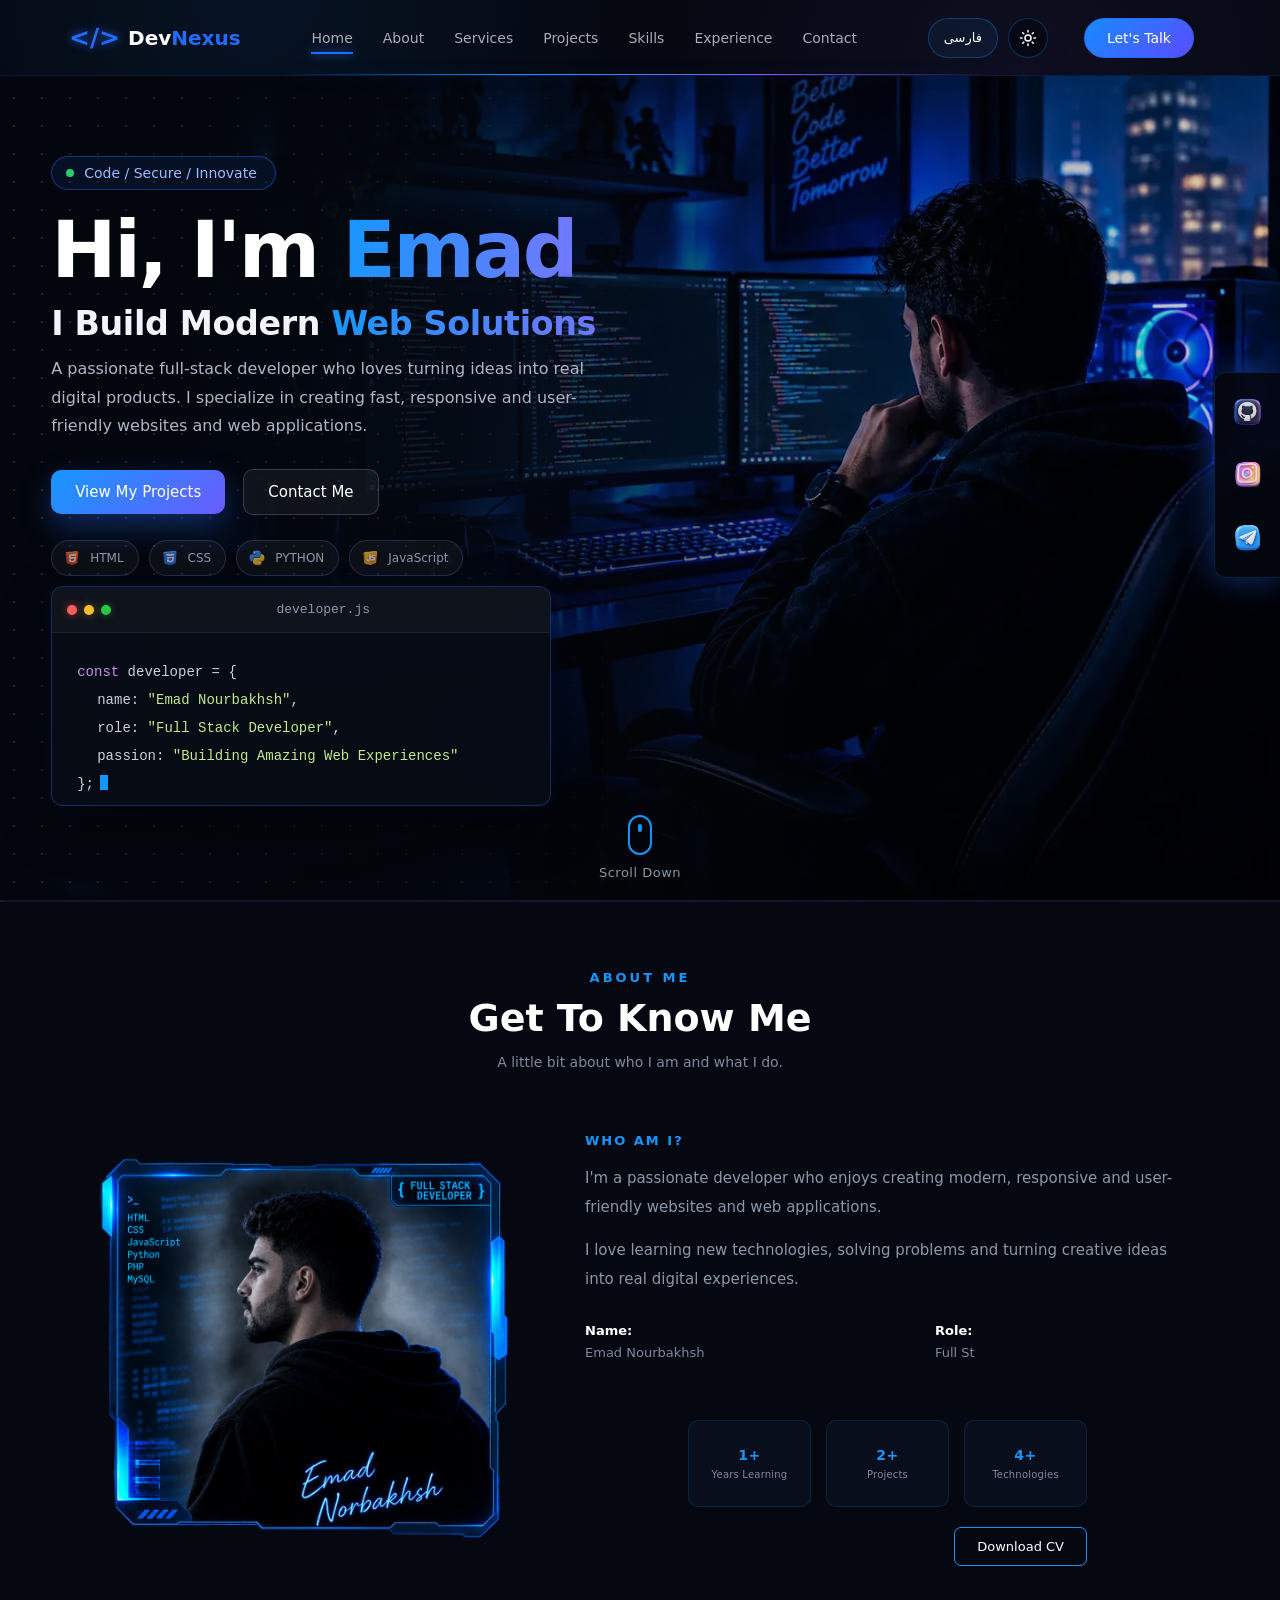
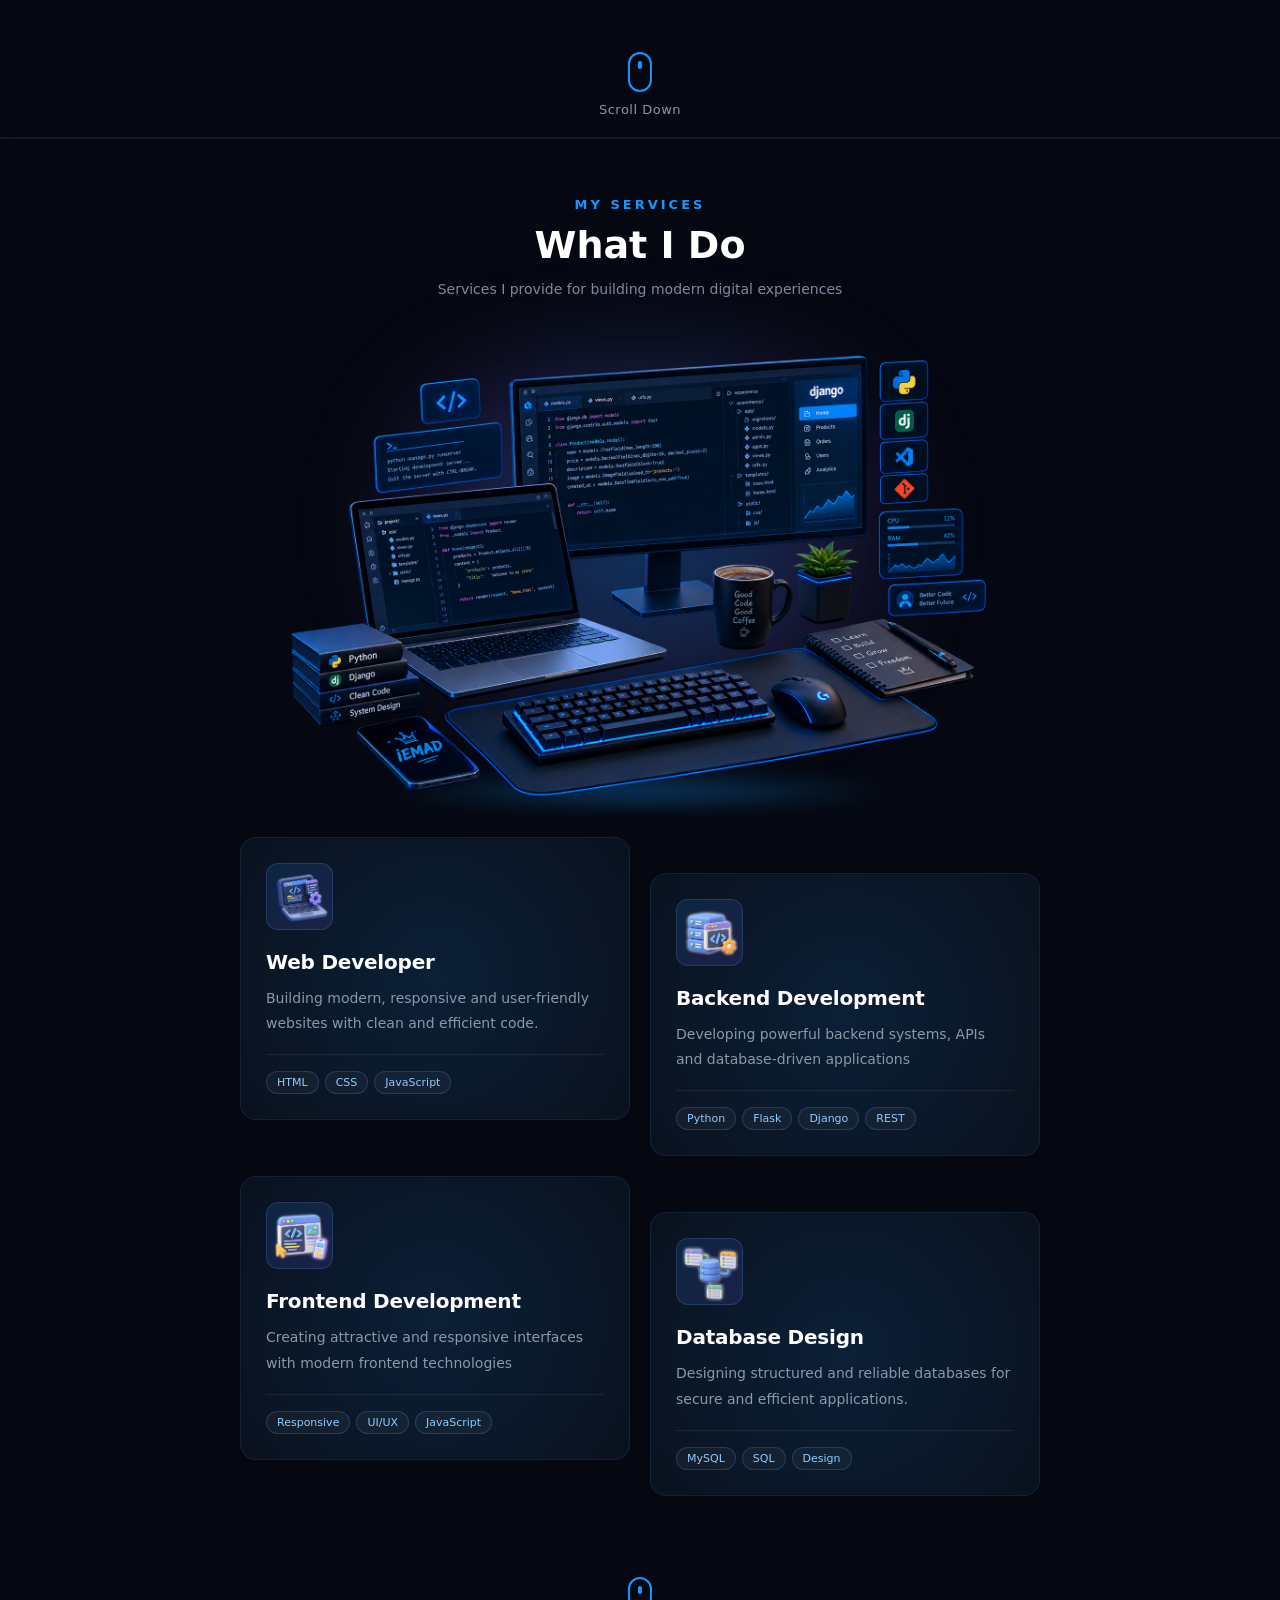
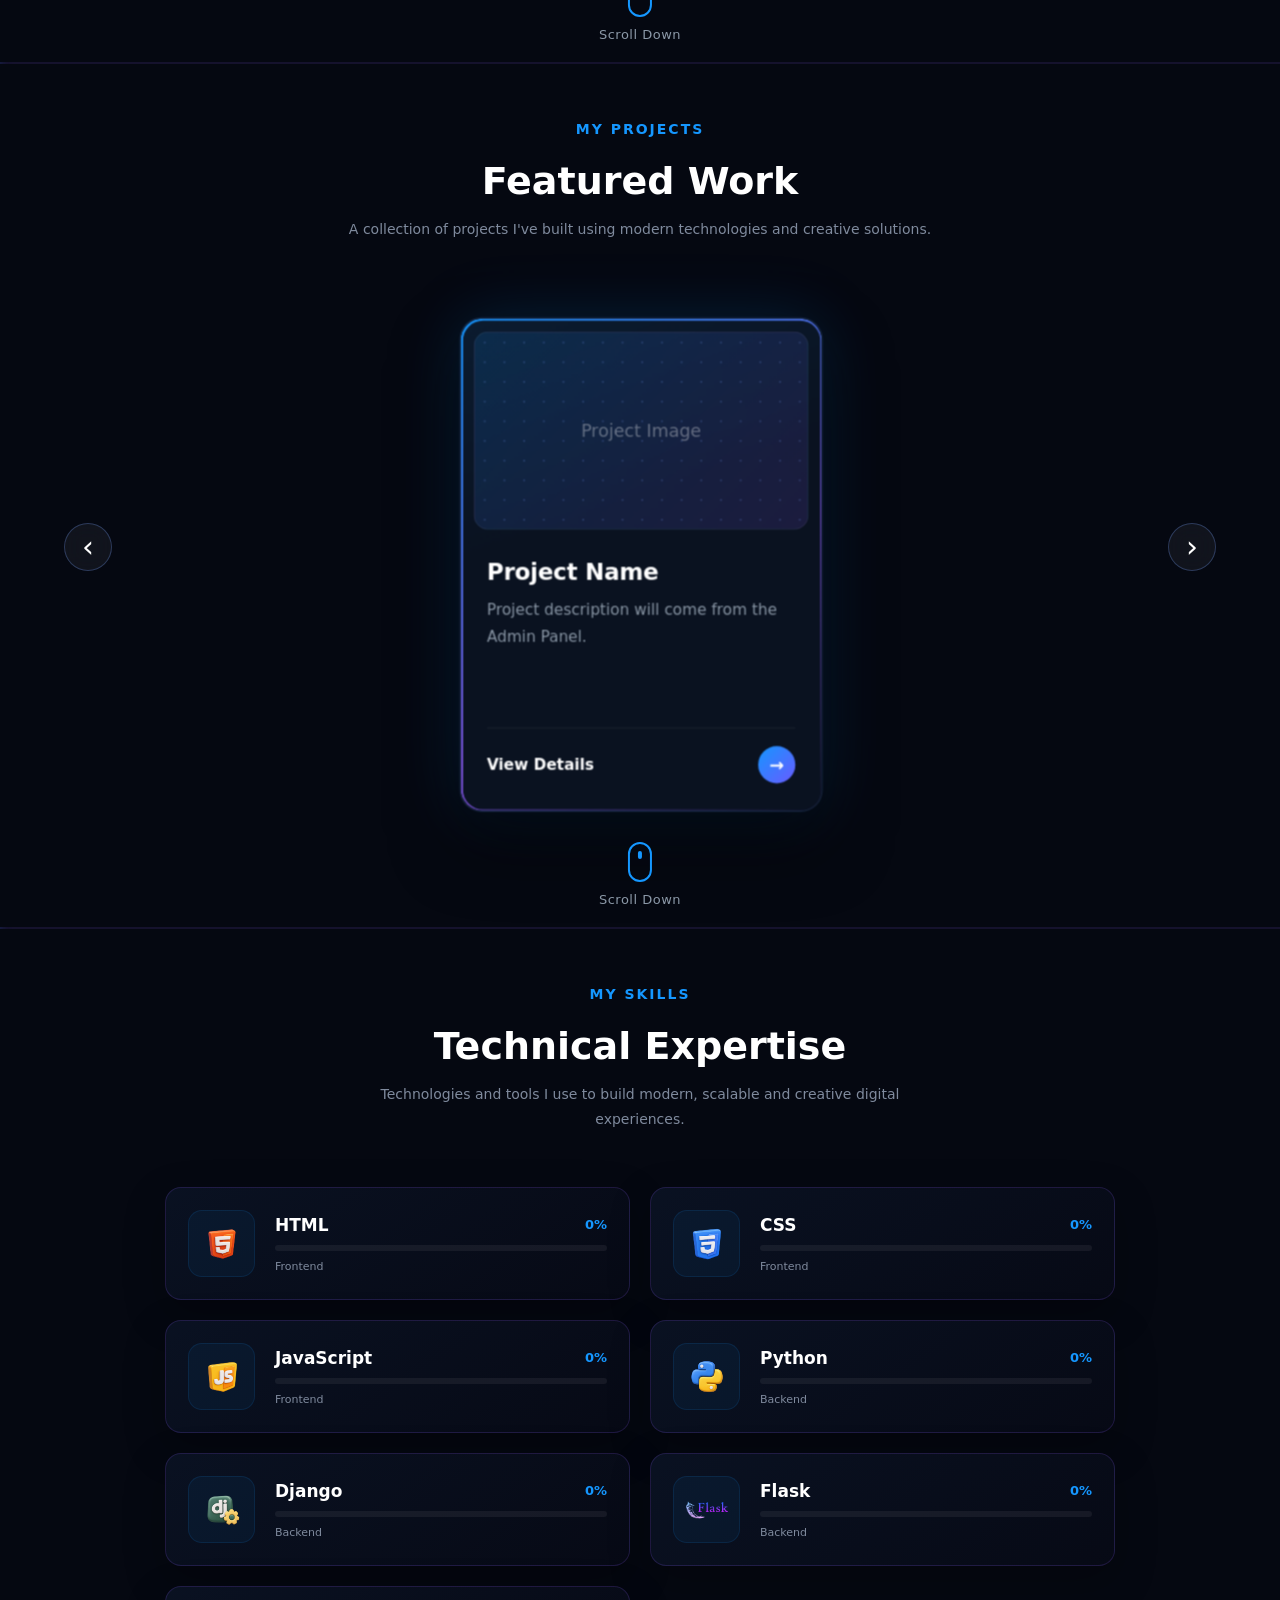
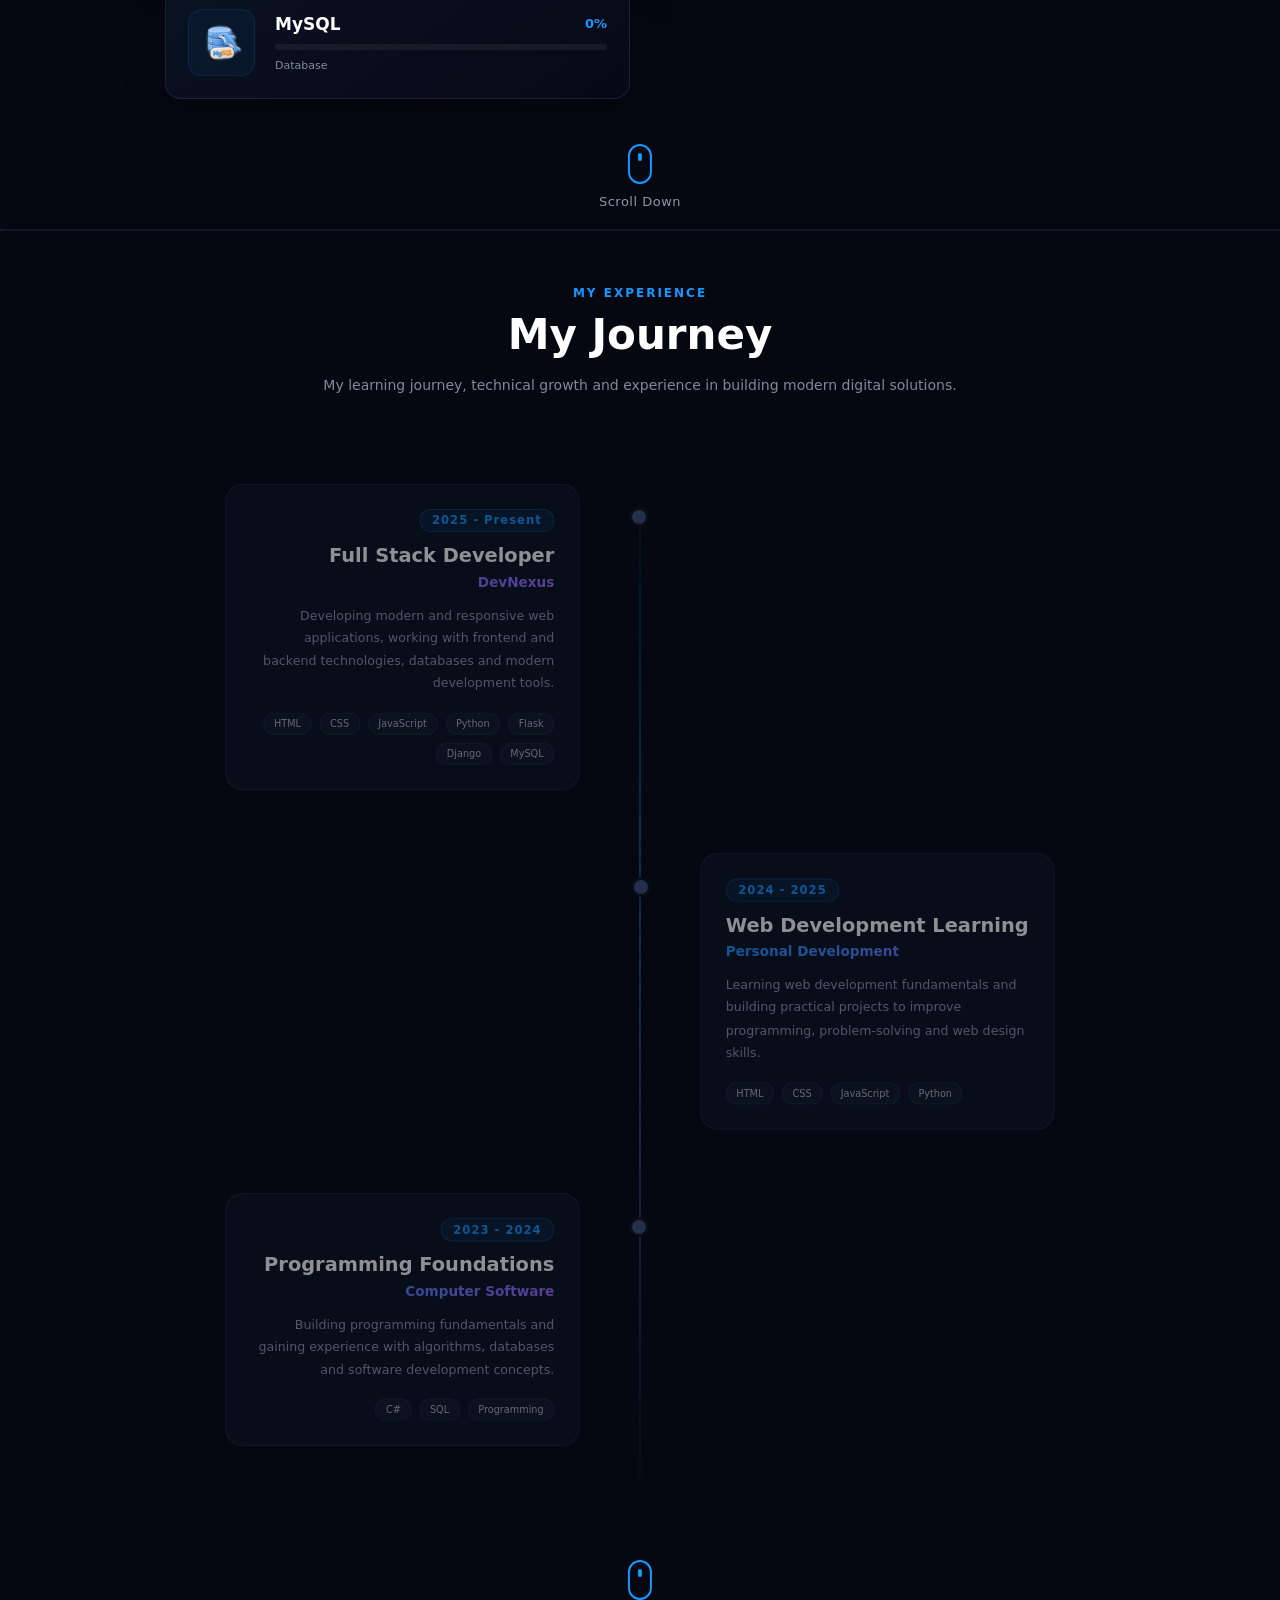
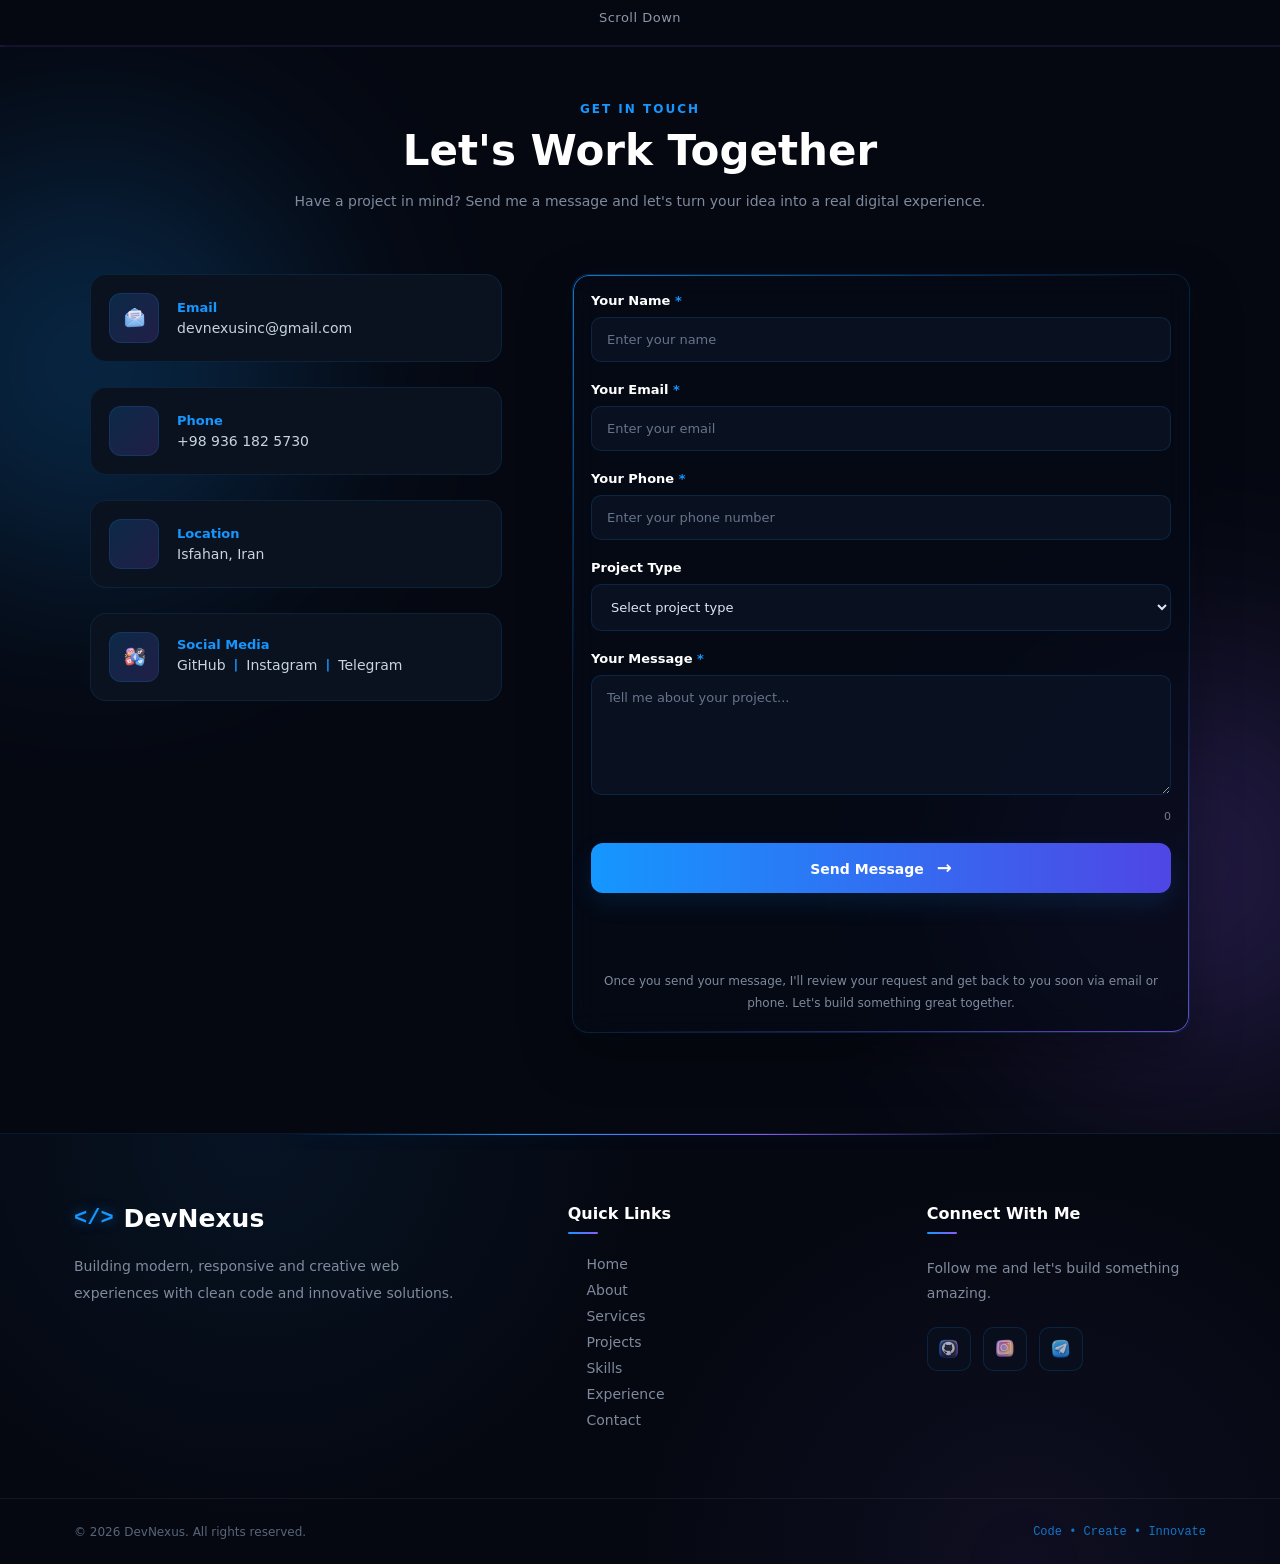
==== index.html @ 8beaca47 "Initial commit" ====
<!DOCTYPE html>

<html lang="en" dir="ltr" data-theme="dark">

    <head>
        <meta charset="UTF-8">

        <meta name="viewport" content="width=device-width, initial-scale=1.0">
        <meta name="description" content="DevNexus is the portfolio of Emad Nourbakhsh, a full stack developer building modern, responsive websites and web applications with Python, Flask and Django.">
        <meta name="theme-color" content="#050811">
        <link rel="icon" href="data:image/svg+xml,%3Csvg xmlns='http://www.w3.org/2000/svg' viewBox='0 0 64 64'%3E%3Crect width='64' height='64' rx='14' fill='%23050811'/%3E%3Ctext x='32' y='42' font-size='30' font-family='monospace' font-weight='700' fill='%231597ff' text-anchor='middle'%3E%26lt;/%26gt;%3C/text%3E%3C/svg%3E">
        
        <title>DevNexus | Full Stack Developer</title>

        <script>
            /* Apply saved theme/language before first paint (prevents a flash) */
            (function () {
                try {
                    var root = document.documentElement;
                    if (localStorage.getItem("devnexusTheme") === "light") {
                        root.setAttribute("data-theme", "light");
                    }
                    if (localStorage.getItem("devnexusLang") === "fa") {
                        root.setAttribute("lang", "fa");
                        root.setAttribute("dir", "rtl");
                    }
                } catch (error) {}
            })();
        </script>
        <link rel="stylesheet" href="css/style.css">
        <link rel="stylesheet" href="css/language.css">
        <link rel="stylesheet" href="css/responsive-fix.css">
        <link rel="stylesheet" href="css/light-theme.css">
        <link rel="stylesheet" href="css/rtl.css">
        <link rel="stylesheet" href="css/hero-modern.css">
        <link rel="stylesheet" href="css/projects-modern.css">
        <link rel="stylesheet" href="css/sections-modern.css">
        <link rel="stylesheet"
            href="https://cdnjs.cloudflare.com/ajax/libs/font-awesome/6.5.2/css/all.min.css">
        
    </head>
    
    <body>

        <div class="devnexus-loader" id="devnexus-loader">
            <div class="loader-content">
                <div class="loader-number" id="loader-number">
                    1
                </div>
                <div class="loader-progress">
                    <div class="loader-progress-bar" id="loader-progress-bar"></div>
                </div>
                <div class="loader-logo">
                    <span>Dev</span><strong>Nexus</strong>
                </div>
            </div>
        </div>

        <div class="loader-curtain" id="loader-curtain"></div>

        <header class="navbar">

                <!-- navbar -->
            

                <div class="container navbar-content">

                    <a href="#home" class="logo">

                        <span class="logo-icon">&lt;/&gt;</span>

                        <span class="logo-text">
                            <span class="dev">Dev</span><span class="nexus">Nexus</span>
                        </span>

                    </a> 

                        <nav class="nav-menu">

                            <a data-i18n="nav.home" href="#home" class="active">Home</a>

                            <a data-i18n="nav.about" href="#about">About</a>

                            <a data-i18n="nav.services" href="#services">Services</a>

                            <a data-i18n="nav.projects" href="#projects">Projects</a>

                            <a data-i18n="nav.skills" href="#skills">Skills</a>

                            <a data-i18n="nav.experience" href="#experience">Experience</a>

                            <a data-i18n="nav.contact" href="#contact">Contact</a>

                            <a data-i18n="nav.talk" href="https://t.me/iw_emad" class="mobile-talk">
                                Let's Talk
                            </a>

                        </nav>
                    
                        <div class="nav-actions">

                            <div class="nav-tools">

                                <!-- Language: English <-> Persian -->
                                <button
                                    class="nav-tool lang-toggle"
                                    id="lang-toggle"
                                    type="button"
                                    aria-label="Switch language to Persian"
                                    title="فارسی"
                                >
                                    <span class="lang-toggle-text">فارسی</span>
                                </button>

                                <!-- Theme: dark <-> light -->
                                <button
                                    class="nav-tool theme-toggle"
                                    id="theme-toggle"
                                    type="button"
                                    aria-label="Switch to light theme"
                                    title="Light theme"
                                >
                                    <svg class="icon-sun" viewBox="0 0 24 24" width="18" height="18" fill="none" stroke="currentColor" stroke-width="2" stroke-linecap="round" stroke-linejoin="round" aria-hidden="true">
                                        <circle cx="12" cy="12" r="4"></circle>
                                        <path d="M12 2v2M12 20v2M4.93 4.93l1.41 1.41M17.66 17.66l1.41 1.41M2 12h2M20 12h2M4.93 19.07l1.41-1.41M17.66 6.34l1.41-1.41"></path>
                                    </svg>
                                    <svg class="icon-moon" viewBox="0 0 24 24" width="18" height="18" fill="none" stroke="currentColor" stroke-width="2" stroke-linecap="round" stroke-linejoin="round" aria-hidden="true">
                                        <path d="M21 12.79A9 9 0 1 1 11.21 3 7 7 0 0 0 21 12.79z"></path>
                                    </svg>
                                </button>

                            </div>

                            <a data-i18n="nav.talk" href="https://t.me/iw_emad" class="nav-button">
                                Let's Talk
                            </a>

                        </div>

                        <button
                            class="mobile-menu-toggle"
                            type="button"
                            aria-label="Open navigation menu"
                            aria-expanded="false"
                        >
                            <span></span>
                            <span></span>
                            <span></span>
                        </button>

                </div>

        </header>
        

        <main>
            <section class="hero" id="home">
                <img 
                src="image/hero.webp"
                alt="Developer workspace"
                class="hero-bg"
                fetchpriority="high"
                decoding="async"
                >
                <div class="hero-overlay"></div>
                <div class="container hero-contact">

                    <div class="hero-text">

                        <span data-i18n="hero.badge" class="hero-badge">
                            Code / Secure / Innovate
                        </span>
                        <h1 data-i18n-html="hero.title">Hi, I'm <span class="emad"> Emad </span> </h1>
                        
                        <h2 data-i18n-html="hero.subtitle">I Build Modern <span class="web">Web Solutions </span> </h2>

                        <p data-i18n="hero.text">
                            A passionate full-stack developer who loves turning
                            ideas into real digital products. I specialize in
                            creating fast, responsive and user-friendly websites
                            and web applications.
                        </p>
                        <div class="hero-buttons">
                            <a data-i18n="hero.viewProjects" href="#projects" class="btn-primary">
                             View My Projects
                            </a>
                            <a data-i18n="hero.contactMe" href="#contact" class="btn-secondary">
                             Contact Me
                            </a>
                        </div>
                        <div class="tech-row">

                            <div class="tech-item">

                                    <img src="image/icons/html.png" alt="HTML">
                                    <span> HTML </span>

                            </div>
                            <div class="tech-item">

                                    <img src="image/icons/css.png" alt="CSS">
                                    <span> CSS </span>

                            </div>
                            <div class="tech-item">

                                    <img src="image/icons/python.png" alt="Python">
                                    <span> PYTHON </span>

                            </div>
                            <div class="tech-item">

                                    <img src="image/icons/javascript.png" alt="JavaScript">
                                    <span> JavaScript </span>

                            </div>
                            
                        </div>
                    </div>
                        <div class="code-editor">
                            <div class="editor-header">
                                <div class="window-buttons">
                                    <span></span>
                                    <span></span>
                                    <span></span>
                                </div>
                                <span class="file-name">
                                    developer.js
                                </span>
                            </div>
                            <div class="editor-code">
                                <div>
                                    <span class="code-keyword">const</span>
                                        developer = {
                                </div>
                                <div class="code-line">
                                    name: 
                                    <span class="code-string">"Emad Nourbakhsh"</span>,
                                </div>
                                <div class="code-line">
                                    role: 
                                    <span class="code-string">"Full Stack Developer"</span>,
                                </div>
                                <div class="code-line">
                                    passion: 
                                    <span class="code-string">
                                        "Building Amazing Web Experiences"
                                    </span>
                                </div>
                                <div>};</div>
                            </div>
                        </div>
                <div class="social-links">

                            <a href="https://github.com/Devnexus1" target="_blank" rel="noopener noreferrer">
                                <img src="image/social/github.png" alt="GitHub">
                            </a>

                            <a href="https://www.instagram.com/devnexus1/" target="_blank" rel="noopener noreferrer">
                                <img src="image/social/instagram.png" alt="Instagram">
                            </a>

                            <a href="https://t.me/iw_emad" target="_blank" rel="noopener noreferrer">
                                <img src="image/social/telegram.png" alt="Telegram">
                            </a>

                    </div>
                    </div>
                <div class="scroll-down">
                        <div class="mouse">
                                <span></span>
                        </div>
                            <p data-i18n="scroll.down">Scroll Down</p>
                    </div>
            </section>
            <div class="section-divider"></div>
            <section>
                <div class="about" id="about">
                    <div class="container">
                        <div class="section-title">
                            <span data-i18n="about.tag">ABOUT ME</span>
                            <h2 data-i18n="about.title">Get To Know Me</h2>
                            <p data-i18n="about.subtitle">
                                A little bit about who I am and what I do.
                            </p>
                        </div>

                        <div class="about-content">
                                <div class="about-image">
                                    <div class="image-box">
                                        <img loading="lazy" decoding="async" src="image/about.png" alt="Emad Nourbakhsh">
                                    </div>
                                </div>
                                <div class="about-text">
                                    <span data-i18n="about.who" class="about-label">WHO AM I?</span>
                                    
                                    <p data-i18n="about.p1">
                                        I'm a passionate developer who enjoys creating modern,
                                        responsive and user-friendly websites and web applications.
                                    </p>
                                    <p data-i18n="about.p2">
                                        I love learning new technologies, solving problems and
                                        turning creative ideas into real digital experiences.
                                    </p>
                                    <div class="about-info">
                                        <div>
                                            <strong data-i18n="about.name">Name:</strong>
                                            <span id="name-text"></span>
                                        </div>
                                        <div>
                                            <strong data-i18n="about.role">Role:</strong>
                                            <span id="role-text"></span>
                                        </div>
                                    </div>
                                    <div class="about-actions">
                                        <div class="about-stats">
                                            <div class="stats-card">
                                                <span data-i18n="about.stat1" class="stats-number">1+</span>
                                                <span data-i18n="about.stat1.label" class="stats-title">Years Learning</span>
                                            </div>
                                            <div class="stats-card">
                                                <span data-i18n="about.stat2" class="stats-number">2+</span>
                                                <span data-i18n="about.stat2.label" class="stats-title">Projects</span>
                                            </div>
                                            <div class="stats-card">
                                                <span data-i18n="about.stat3" class="stats-number">4+</span>
                                                <span data-i18n="about.stat3.label" class="stats-title">Technologies</span>
                                            </div>
                                        </div>

                                        <a data-i18n="about.cv" id="cv-button" href="/resume/download" class="about-button">
                                            Download CV
                                        </a>
                                    </div>
                                </div>

                            </div>

                    </div>
                </div>
            </section>
            <div class="section-divider"></div>
            <section class="services" id="services">
                <div class="container">

                    <div class="section-title">
                        <span data-i18n="services.tag">MY SERVICES</span>
                        <h2 data-i18n="services.title">What I Do</h2>
                        <p data-i18n="services.subtitle">Services I provide for building modern digital experiences</p>
                    </div>
                    <div class="services-showcase">
                        <img loading="lazy" decoding="async" src="image/services-3d.png"
                        alt="Developer Workspace"
                        class="services-3d-image">
                    </div>
                    <div class="services-grid">

                        <div class="services-card">
                            <div class="services-icon">
                                <img loading="lazy" decoding="async" src="image/icons/web.png" alt="Web development icon">
                            </div>
                            <h3 data-i18n="services.web.title">Web Developer</h3>

                            <p data-i18n="services.web.text">
                                Building modern, responsive and user-friendly websites
                                with clean and efficient code.
                            </p>
                            <div class="services-tags"><span>HTML</span><span>CSS</span><span>JavaScript</span></div>
                        </div>
                        <div class="services-card">
                            <div class="services-icon">
                                <img loading="lazy" decoding="async" src="image/icons/back.png" alt="Backend development icon">
                            </div>
                            <h3 data-i18n="services.back.title">Backend Development</h3>
                            <p data-i18n="services.back.text">
                                Developing powerful backend systems, APIs and
                                database-driven applications
                            </p>
                            <div class="services-tags"><span>Python</span><span>Flask</span><span>Django</span><span>REST</span></div>
                        </div>
                        <div class="services-card">
                            <div class="services-icon">
                                <img loading="lazy" decoding="async" src="image/icons/front.png" alt="Frontend development icon">
                            </div>
                            <h3 data-i18n="services.front.title">Frontend Development</h3>
                            <p data-i18n="services.front.text">
                                Creating attractive and responsive interfaces with
                                modern frontend technologies
                            </p>
                            <div class="services-tags"><span>Responsive</span><span>UI/UX</span><span>JavaScript</span></div>
                        </div>
                        <div class="services-card">
                            <div class="services-icon">
                                <img loading="lazy" decoding="async" src="image/icons/data.png" alt="Database design icon">
                            </div>
                            <h3 data-i18n="services.db.title">Database Design</h3>
                            <p data-i18n="services.db.text">
                                Designing structured and reliable databases for
                                secure and efficient applications.
                            </p>
                            <div class="services-tags"><span>MySQL</span><span>SQL</span><span>Design</span></div>
                        </div>
                    </div>
                </div>

            </section>
            <div class="section-divider"></div>
            <section class="projects" id="projects">
                <div class="container">
                    <div class="section-title">
                        <span data-i18n="projects.tag">MY PROJECTS</span>
                        <h2 data-i18n="projects.title">Featured Work</h2>
                        <p data-i18n="projects.subtitle">
                            A collection of projects I've built using modern
                            technologies and creative solutions.
                        </p>
                    </div>
                    <div class="projects-carousel">
                        <button class="project-arrow project-prev" type="button">
                            ‹
                        </button>
                        <div class="projects-track">
                            <!--
                                Project cards will be generated dynamically
                                from Admin Panel / Database.
                            -->
                            <div class="project-card">
                                <div class="project-image">
                                    <div data-i18n="projects.image" class="project-image-placeholder">
                                        Project Image
                                    </div>
                                </div>
                                <div class="project-content">
                                    <h3 data-i18n="projects.name">Project Name</h3>
                                    <p data-i18n="projects.desc">
                                        Project description will come from the Admin Panel.
                                    </p>
                                    <div class="project-technologies">
                                        <!-- Technologies will come from database -->
                                    </div>
                                    <a data-i18n-html="projects.details" href="project-detail.html" class="project-button">
                                        View Details
                                        <span>→</span>
                                    </a>
                                </div>
                            </div>
                        </div>
                        
                        <button class="project-arrow project-next" type="button">
                            ›
                        </button>
                    </div>
                </div>
            </section>
            <div class="section-divider"></div>
            <section class="skills" id="skills">

                <div class="container">

                    <div class="section-title">

                        <span data-i18n="skills.tag">MY SKILLS</span>

                        <h2 data-i18n="skills.title">Technical Expertise</h2>

                        <p data-i18n="skills.subtitle">
                            Technologies and tools I use to build modern,
                            scalable and creative digital experiences.
                        </p>

                    </div>


                    <div class="skills-grid">

                        <!-- Skill -->
                        <div class="skill-card">

                            <div class="skill-icon">
                                <img loading="lazy" decoding="async" src="image/icons/html.png" alt="HTML">
                            </div>

                            <div class="skill-info">

                                <div class="skill-top">
                                    <h3>HTML</h3>
                                    <span>0%</span>
                                </div>

                                <div class="skill-bar">
                                    <span data-level="90"></span>
                                </div>

                                <small data-i18n="skills.frontend">Frontend</small>

                            </div>

                        </div>


                        <!-- Skill -->
                        <div class="skill-card">

                            <div class="skill-icon">
                                <img loading="lazy" decoding="async" src="image/icons/css.png" alt="CSS">
                            </div>

                            <div class="skill-info">

                                <div class="skill-top">
                                    <h3>CSS</h3>
                                    <span>0%</span>
                                </div>

                                <div class="skill-bar">
                                    <span data-level="90"></span>
                                </div>

                                <small data-i18n="skills.frontend">Frontend</small>

                            </div>

                        </div>


                        <!-- Skill -->
                        <div class="skill-card">

                            <div class="skill-icon">
                                <img loading="lazy" decoding="async" src="image/icons/javascript.png" alt="JavaScript">
                            </div>

                            <div class="skill-info">

                                <div class="skill-top">
                                    <h3>JavaScript</h3>
                                    <span>0%</span>
                                </div>

                                <div class="skill-bar">
                                    <span data-level="40"></span>
                                </div>

                                <small data-i18n="skills.frontend">Frontend</small>

                            </div>

                        </div>


                        <!-- Skill -->
                        <div class="skill-card">

                            <div class="skill-icon">
                                <img loading="lazy" decoding="async" src="image/icons/python.png" alt="Python">
                            </div>

                            <div class="skill-info">

                                <div class="skill-top">
                                    <h3>Python</h3>
                                    <span>0%</span>
                                </div>

                                <div class="skill-bar">
                                    <span data-level="85"></span>
                                </div>

                                <small data-i18n="skills.backend">Backend</small>

                            </div>

                        </div>


                        <div class="skill-card">

                            <div class="skill-icon">
                                <img loading="lazy" decoding="async" src="image/icons/django.png" alt="django">
                            </div>

                            <div class="skill-info">

                                <div class="skill-top">
                                    <h3>Django</h3>
                                    <span>0%</span>
                                </div>

                                <div class="skill-bar">
                                    <span data-level="80"></span>
                                </div>

                                <small data-i18n="skills.backend">Backend</small>
                            </div>

                        </div>
                        <!-- Skill -->
                        <div class="skill-card">

                            <div class="skill-icon">
                                <img loading="lazy" decoding="async" src="image/icons/flask.png" alt="Flask">
                            </div>

                            <div class="skill-info">

                                <div class="skill-top">
                                    <h3>Flask</h3>
                                    <span>0%</span>
                                </div>

                                <div class="skill-bar">
                                    <span data-level="70"></span>
                                </div>

                                <small data-i18n="skills.backend">Backend</small>

                            </div>

                        </div>


                        <!-- Skill -->
                        <div class="skill-card">

                            <div class="skill-icon">
                                <img loading="lazy" decoding="async" src="image/icons/mysql.png" alt="MySQL">
                            </div>

                            <div class="skill-info">

                                <div class="skill-top">
                                    <h3>MySQL</h3>
                                    <span>0%</span>
                                </div>

                                <div class="skill-bar">
                                    <span data-level="70"></span>
                                </div>

                                <small data-i18n="skills.database">Database</small>

                            </div>
                            
                        </div>
                        

                    </div>

                </div>

            </section>
            <div class="section-divider"></div>
            <section class="experience" id="experience">
                <div class="container">
                    <div class="section-title">
                        <span data-i18n="experience.tag">MY EXPERIENCE</span>
                        <h2 data-i18n="experience.title">My Journey</h2>
                        <p data-i18n="experience.subtitle">
                            My learning journey, technical growth and experience
                            in building modern digital solutions.
                        </p>
                    </div>
                    <div class="experience-timeline">
                        <!-- Experience 1 -->
                        <div class="experience-item">
                            <div class="experience-dot"></div>
                            <div class="experience-card">
                                <span data-i18n="exp1.date" class="experience-date">
                                    2025 - Present
                                </span>
                                <h3 data-i18n="exp1.title">Full Stack Developer</h3>
                                <h4>DevNexus</h4>
                                <p data-i18n="exp1.text">
                                    Developing modern and responsive web applications,
                                    working with frontend and backend technologies,
                                    databases and modern development tools.
                                </p>
                                <div class="experience-tech">
                                    <span>HTML</span>
                                    <span>CSS</span>
                                    <span>JavaScript</span>
                                    <span>Python</span>
                                    <span>Flask</span>
                                    <span>Django</span>                                    
                                    <span>MySQL</span>
                                </div>
                            </div>
                        </div>
                        <!-- Experience 2 -->
                        <div class="experience-item">
                            <div class="experience-dot"></div>
                            <div class="experience-card">
                                <span data-i18n="exp2.date" class="experience-date">
                                    2024 - 2025
                                </span>
                                <h3 data-i18n="exp2.title">Web Development Learning</h3>
                                <h4 data-i18n="exp2.place">Personal Development</h4>
                                <p data-i18n="exp2.text">
                                    Learning web development fundamentals and building
                                    practical projects to improve programming,
                                    problem-solving and web design skills.
                                </p>
                                <div class="experience-tech">
                                    <span>HTML</span>
                                    <span>CSS</span>
                                    <span>JavaScript</span>
                                    <span>Python</span>
                                </div>
                            </div>
                        </div>
                        <!-- Experience 3 -->
                        <div class="experience-item">
                            <div class="experience-dot"></div>
                            <div class="experience-card">
                                <span data-i18n="exp3.date" class="experience-date">
                                    2023 - 2024
                                </span>
                                <h3 data-i18n="exp3.title">Programming Foundations</h3>
                                <h4 data-i18n="exp3.place">Computer Software</h4>
                                <p data-i18n="exp3.text">
                                    Building programming fundamentals and gaining
                                    experience with algorithms, databases and
                                    software development concepts.
                                </p>
                                <div class="experience-tech">
                                    <span>C#</span>
                                    <span>SQL</span>
                                    <span>Programming</span>
                                </div>
                            </div>
                        </div>
                    </div>
                </div>
            </section>
            <div class="section-divider"></div>
            <section class="contact" id="contact">

                <div class="container">

                    <div class="section-title">
                        <span data-i18n="contact.tag">GET IN TOUCH</span>
                        <h2 data-i18n="contact.title">Let's Work Together</h2>
                        <p data-i18n="contact.subtitle">
                            Have a project in mind? Send me a message and let's
                            turn your idea into a real digital experience.
                        </p>
                    </div>

                    <div class="contact-content">
                        <div class="contact-info">

                            <div class="contact-info-item">
                                <div class="contact-info-icon">
                                    <img loading="lazy" decoding="async" src="image/icons/email.png" alt="Email">
                                </div>

                                <div>
                                    <span data-i18n="contact.email">Email</span>
                                    <p>devnexusinc@gmail.com</p>
                                </div>
                            </div>


                            <div class="contact-info-item">
                                <div class="contact-info-icon">
                                    <img loading="lazy" decoding="async" src="image/icons/phone.png" alt="phone">
                                </div>

                                <div>
                                    <span data-i18n="contact.phone">Phone</span>
                                    <p>+98 936 182 5730</p>
                                </div>
                            </div>


                            <div class="contact-info-item">
                                <div class="contact-info-icon">
                                    <img loading="lazy" decoding="async" src="image/icons/location.png" alt="location">
                                </div>

                                <div>
                                    <span data-i18n="contact.location">Location</span>
                                    <p data-i18n="contact.locationValue">Isfahan, Iran</p>
                                </div>
                            </div>


                            <div class="contact-info-item">
                                <div class="contact-info-icon">
                                    <img loading="lazy" decoding="async" src="image/icons/social.png" alt="social">
                                </div>

                                <div>
                                    <span data-i18n="contact.social">Social Media</span>

                                    <p class="contact-socials">
                                        <a href="https://github.com/Devnexus1" target="_blank" rel="noopener noreferrer">GitHub</a>
                                        <span>|</span>
                                        <a href="https://www.instagram.com/devnexus1/" target="_blank" rel="noopener noreferrer">Instagram</a>
                                        <span>|</span>
                                        <a href="https://t.me/iw_emad" target="_blank" rel="noopener noreferrer">Telegram</a>
                                    </p>
                                </div>
                            </div>


                            <div class="contact-message">

                                <img loading="lazy" decoding="async" 
                                src="image/contact.png"
                                alt="Let's build something amazing">

                            </div>

                        </div>
                        <div class="contact-form-wrapper">

                            <form class="contact-form" id="contact-form" action="/api/contact" method="post">

                                <div class="form-group">
                                    <label data-i18n-html="form.name" for="contact-name">
                                        Your Name <span>*</span>
                                    </label>

                                    <input data-i18n-placeholder="form.name.ph"
                                        type="text"
                                        id="contact-name"
                                        name="name"
                                        autocomplete="name"
                                        placeholder="Enter your name"
                                        required
                                    >
                                </div>


                                <div class="form-group">
                                    <label data-i18n-html="form.email" for="contact-email">
                                        Your Email <span>*</span>
                                    </label>

                                    <input data-i18n-placeholder="form.email.ph"
                                        type="email"
                                        id="contact-email"
                                        name="email"
                                        autocomplete="email"
                                        placeholder="Enter your email"
                                        required
                                    >
                                </div>


                                <div class="form-group">
                                    <label data-i18n-html="form.phone" for="contact-phone">
                                        Your Phone <span>*</span>
                                    </label>

                                    <input data-i18n-placeholder="form.phone.ph"
                                        type="tel"
                                        id="contact-phone"
                                        name="phone"
                                        autocomplete="tel"
                                        placeholder="Enter your phone number"
                                        required
                                    >
                                </div>


                                <div class="form-group">
                                    <label data-i18n="form.type" for="project-type">
                                        Project Type
                                    </label>

                                    <select
                                        id="project-type"
                                        name="project_type"
                                    >
                                        <option data-i18n="form.type.select" value="" selected disabled>
                                            Select project type
                                        </option>

                                        <option data-i18n="form.type.website" value="website">
                                            Website Development
                                        </option>

                                        <option data-i18n="form.type.webapp" value="web-application">
                                            Web Application
                                        </option>

                                        <option data-i18n="form.type.frontend" value="frontend">
                                            Frontend Development
                                        </option>

                                        <option data-i18n="form.type.backend" value="backend">
                                            Backend Development
                                        </option>

                                        <option data-i18n="form.type.database" value="database">
                                            Database Design
                                        </option>

                                        <option data-i18n="form.type.other" value="other">
                                            Other
                                        </option>
                                    </select>
                                </div>


                                <div class="form-group">
                                    <label data-i18n-html="form.message" for="contact-message">
                                        Your Message <span>*</span>
                                    </label>

                                    <textarea data-i18n-placeholder="form.message.ph"
                                        id="contact-message"
                                        name="message"
                                        rows="5"
                                        placeholder="Tell me about your project..."
                                        required
                                    ></textarea>
                                </div>


                                <!-- Spam trap: real visitors never see or fill this field -->
                                <div class="hp-field" aria-hidden="true">
                                    <label for="contact-website">Website</label>
                                    <input type="text" id="contact-website" name="website" tabindex="-1" autocomplete="off">
                                </div>

                                <button data-i18n-html="form.send"
                                    type="submit"
                                    class="contact-submit"
                                >
                                    Send Message
                                    <span>→</span>
                                </button>

                                <p class="form-status" id="form-status" role="status" aria-live="polite"></p>

                            </form>


                            <p data-i18n="contact.note" class="contact-note">
                                Once you send your message, I'll review your request
                                and get back to you soon via email or phone.
                                Let's build something great together.
                            </p>

                        </div>

                    </div>

                </div>

            </section>
        </main>
        <footer class="devnexus-footer">

            <div class="container footer-container">

                <!-- Brand -->
                <div class="footer-brand">

                    <a href="#home" class="footer-logo">
                        <span>&lt;/&gt;</span>
                        <strong>DevNexus</strong>
                    </a>

                    <p data-i18n="footer.about">
                        Building modern, responsive and creative web experiences
                        with clean code and innovative solutions.
                    </p>

                </div>


                <!-- Quick Links -->
                <div class="footer-links">

                    <h3 data-i18n="footer.links">Quick Links</h3>

                    <a data-i18n="nav.home" href="#home">Home</a>
                    <a data-i18n="nav.about" href="#about">About</a>
                    <a data-i18n="nav.services" href="#services">Services</a>
                    <a data-i18n="nav.projects" href="#projects">Projects</a>
                    <a data-i18n="nav.skills" href="#skills">Skills</a>
                    <a data-i18n="nav.experience" href="#experience">Experience</a>
                    <a data-i18n="nav.contact" href="#contact">Contact</a>

                </div>


                <!-- Connect -->
                <div class="footer-social">

                    <h3 data-i18n="footer.connect">Connect With Me</h3>

                    <p data-i18n="footer.follow">
                        Follow me and let's build something amazing.
                    </p>

                    <div class="footer-social-links">

                        <a
                            href="https://github.com/Devnexus1"
                            target="_blank"
                            rel="noopener noreferrer"
                            aria-label="GitHub"
                        >
                            <img loading="lazy" decoding="async" src="image/social/github.png" alt="GitHub">
                        </a>

                        <a
                            href="https://www.instagram.com/devnexus1/"
                            target="_blank"
                            rel="noopener noreferrer"
                            aria-label="Instagram"
                        >
                            <img loading="lazy" decoding="async" src="image/social/instagram.png" alt="Instagram">
                        </a>

                        <a
                            href="https://t.me/iw_emad"
                            target="_blank"
                            rel="noopener noreferrer"
                            aria-label="Telegram"
                        >
                            <img loading="lazy" decoding="async" src="image/social/telegram.png" alt="Telegram">
                        </a>

                    </div>

                </div>

            </div>


            <!-- Bottom -->
            <div class="footer-bottom">

                <div class="container footer-bottom-content">

                    <p data-i18n="footer.rights">
                        © 2026 DevNexus. All rights reserved.
                    </p>

                    <span data-i18n="footer.tagline">
                        Code • Create • Innovate
                    </span>

                </div>

            </div>

        </footer>
      <script src="js/language.js"></script>
      <script src="js/script.js"></script>
      <script src="js/projects-loader.js"></script>
    </body>

</html>
---- css/style.css ----
/* navbar menu */
html{
    scroll-behavior: smooth;
}

.container{
    width: 100%;
    max-width: 1200px;
    margin: 0 auto;
    padding-left: 24px;
    padding-right: 24px;
    box-sizing: border-box;
}
.navbar {
    position: fixed;
    top: 0;
    left: 0;

    width: 100%;
    min-height: 75px;

    z-index: 1000;
    
    background:
        radial-gradient(
            circle at 20% 0%,
            rgba(21, 151, 255, 0.08),
            transparent 35%
        ),
        radial-gradient(
            circle at 80% 100%,
            rgba(139, 92, 246, 0.07),
            transparent 35%
        ),
        #050811;
    backdrop-filter: blur(15px);

    border-bottom: 1px solid rgba(36, 107, 255, 0.12);
}
.navbar::before{
    content: "";

    position: absolute;

    bottom: 0;
    left: 50%;

    width: 55%;
    height: 1px;

    transform: translateX(-50%);

    background: linear-gradient(
        90deg,
        transparent,
        #1597ff,
        #8b5cf6,
        transparent
    );

    box-shadow:
        0 0 15px rgba(21, 151, 255, 0.35),
        0 0 25px rgba(139, 92, 246, 0.2);
}
.navbar-content{
    min-height: 75px;

    display: flex;

    align-items: center;
    justify-content: space-between;

}
.logo{
    display: flex;
    align-items: center;
    gap: 8px;
    font-size: 20px;
    font-weight: 700;
}
.logo-icon{
    color: #246bff;
    padding: 0px 0px 0px 5px;
    font-size: 25px;
    text-shadow: 0 0 10px rgba(36, 107, 255, 0.8);
}
.logo-text{

}
.dev{
    color: #ffffff;
}
.nexus{
    color: #246bff;
}
.nav-menu{
    display: flex;

    align-items: center;

    gap: 30px;

}
.active{
    color: #ffffff;
}
.nav-menu a {
    position: relative;

    color: #a8adba;

    text-decoration: none;

    font-size: 14px;

    transition: 0.3s;

}

.nav-menu a:hover {

    color: #ffffff;
    
}

.nav-menu a.active::after {

    content: "";

    position: absolute;

    left: 0;
    bottom: -8px;

    width: 100%;
    height: 2px;

    background: #246bff;

    box-shadow: 0 0 10px #246bff;

}
.nav-button{
    padding: 11px 22px;

    margin: 11px 22px;
    
    border: 1px solid #246bff;

    border-radius: 30px;

    color: #ffffff;

    background: linear-gradient(
        135deg,
        #168cff,
        #5b4bff
    );

    font-size: 14px;

    font-weight: 500;

    transition: all 0.3s ease;
}
.nav-button:hover {
    background: #246bff;
    
    color: #ffffff;

    box-shadow: 0 0 25px rgba(36, 107, 255, 0.45);

    transform: translateY(-2px);
}
.hero{
    position: relative;
    min-height: 100svh;
   padding-top: 75px;
   padding-bottom: 25px;
    overflow: hidden;
    display: flex;
    align-items: center;
    box-sizing: border-box;
}
main > section {
    position: relative;
}
.hero-bg{
    position: absolute;
    inset: 0;

    width: 100%;
    height: 100%;

    object-fit: cover;

    object-position: center;

    z-index: 0;
}
body{
    margin: 0;
    background: #050811;
    font-family: system-ui, -apple-system, "Segoe UI", Roboto, "Helvetica Neue", Arial, sans-serif;
    -webkit-font-smoothing: antialiased;
}

button,
input,
select,
textarea{
    font-family: inherit;
}
.hero-overlay{
    position: absolute;
    inset: 0;
    background: 
    linear-gradient(
        90deg,
        rgba(3, 6, 12, 0.98) 0%,
        rgba(3, 6, 12, 0.88) 35%,
        rgba(3, 6, 12, 0.35) 65%,
        rgba(3, 6, 12, 0.15) 100%
    );
    z-index: 1;
}

.hero-contact{
    position: relative;
    z-index: 2;
    width: 100%;
    padding-top: 0px;
}
.hero-text{
    animation: heroTextReveal 2s ease-out both;
    max-width: 600px;
    margin-top: 12px;
}
@keyframes heroTextReveal{
    from{
        opacity: 0;
        transform: translateY(20px);
    }
    to {
        opacity: 1;
        transform: translateY(0);
    }
}
.scroll-down{
    position: absolute;
    bottom: 20px;
    left: 50%;
    transform: translateX(-50%);
    display: flex;
    flex-direction: column;
    align-items: center;
    color: #8b98a7;
    font-size: 13px;
    letter-spacing: 0.5px;
    z-index: 20;
}
.scroll-down p {
    margin: 10px 0 0;
}
.mouse{
    width: 24px;
    height: 40px;
    border: 2px solid #1597ff;
    border-radius: 14px;
    display: flex;
    justify-content: center;
    box-sizing: border-box;
}
.mouse span{
    width: 4px;
    height: 8px;
    margin-top: 7px;
    background: #1597ff;
    border-radius: 4px;
    animation: scrollWheel 1.5s ease-in-out infinite;
}
@keyframes scrollWheel {

    0%{
        transform: translateY(0);
        opacity: 1;
    }
    50% {
        transform: translateY(10px);
        opacity: 0.4;
    }
    100% {
        transform: translateY(0);
        opacity: 1;
    }
}
.hero-badge{
    display: inline-block;

    padding: 8px 16px;
    margin-bottom: 20px;
    border: 1px solid rgba(36, 107, 255, 0.5);
    border-radius: 30px;
    background: rgba(36, 107, 255, 0.08);
    color: #9dbbff;
    font-size: 14px;
}
.hero-text h1{
    padding: 0px 0px 0px 7px;
    margin: 0;
    color: #ffffff;
    font-size: 72px;
    line-height: 1.1;
    font-weight: 700;
}
.emad{
    color: #246bff;
    text-shadow: 0 0 25px rgba(36, 107, 255, 0.35);
}
.hero-text h2{
    margin: 10px 20px;
    color: #f1f4fa;
    font-size: 32px;
    line-height: 1.3;
    font-weight: 600;
}
.web{
    color: #246bff;
    text-shadow: 0 0 25px rgba(36, 107, 255, 0.35);
}
.hero-text p{
    max-width: 560px;
    padding: 0px 0px 0px 7px;
    margin: 0 0 28px;
    color: #aeb7c7;
    font-size: 16px;
    line-height: 1.8;
}
.hero-buttons{
    display: flex;
    flex-direction: row;
    align-items: center;
    gap: 18px;
    margin-bottom: 35px;
}
.hero-buttons a{
    display: inline-flex;
    margin: 0px 0px 0px 10px;
    flex-shrink: 0;
    align-items: center;
    justify-content: center;
    padding: 13px 24px;
    border-radius: 10px;
    font-size: 15px;
    font-weight: 500;
    text-decoration: none;
    box-sizing: border-box;
    transition: all 0.3s ease;
    cursor: pointer;
}
.btn-secondary{
    background: rgba(5, 7, 13, 0.35);
    border: 1px solid #246bff;
    color: #ffffff;
    animation: buttonGlow 2.5s ease-in-out infinite;
}
@keyframes buttonGlow {
    0%, 100%{
        box-shadow: 0 8px 25px rgba(36, 107, 255, 0.25);
    }
    50% { box-shadow: 0 8px 35px rgba(36, 107, 255, 0.45);

    }
}
.hero-buttons .btn-primary {
    display: inline-flex;

    width: auto;

    min-width: 150px;

    flex: 0 0 auto;

    align-items: center;
    justify-content: center;

    padding: 13px 24px;

    border-radius: 10px;

    background: linear-gradient(
        135deg,
        #168cff,
        #5b4bff
    );

    color: #ffffff;

    border: 1px solid #5b4bff;

    text-decoration: none;

    box-sizing: border-box;

    box-shadow: 0 8px 25px rgba(36, 107, 255, 0.3);

    transition: all 0.3s ease;
    animation: button2Glow 2.5s ease-in-out infinite;
}
@keyframes button2Glow {
    0%, 100%{
        box-shadow: 0 8px 25px rgba(36, 107, 255, 0.25);
    }
    50% { box-shadow: 0 8px 35px rgba(36, 107, 255, 0.45);

    }
}
.btn-primary:hover,
.btn-secondary:hover{
    transform: translateY(-3px);
}
.btn-primary:hover{
    box-shadow: 0 12px 30px rgba(36, 107, 255, 0.4);
}
.tech-row{
    display: flex;
    align-items: flex-start;
    gap: 28px;
    margin-top: -10px;
    margin-left: 132px;
}
.tech-item{
    display: flex;
    flex-direction: column;
    align-items: center;
    gap: 8px;

    color: #8f98aa;
    font-size: 12px;

    transition: all 0.3s ease;
}
.tech-item img{
    width: 30px;
    height: 30px;
    object-fit: contain;
    opacity: 0.65;

    transition: all 0.3s ease;
}
.tech-item:hover{
    color: #ffffff;
    transform: translateY(-3px);
}
.tech-item:hover img{
    opacity: 1;
    transform: scale(1.1);
}
.code-editor{
    width: 500px;
    height: 220px;
    margin-top: 10px;
    margin-left: 7px;

    background: rgba(8, 12, 22, 0.92);
    border: 1px solid rgba(36, 107, 255, 0.25);
    border-radius: 12px;

    overflow: hidden;
    box-shadow: 0 20px 50px rgba(0, 0, 0, 0.45),
    0 0 30px rgba(36, 107, 255, 0.08);
}
.editor-header{
    height: 45px;

    display: flex;
    align-items: center;
    padding: 0 15px;
    background: rgba(255, 255, 255, 0.03);
    border-bottom: 1px solid rgba(255, 255, 255, 0.06);
}
.window-buttons{
    display: flex;
    align-items: center;
    gap: 7px;
}
.window-buttons span{
    width: 10px;
    height: 10px;
    border-radius: 50%;
    display: block;
}
.window-buttons span:nth-child(1){
    background: #ff5f57;
    box-shadow: 0 0 8px rgba(255, 95, 87, 0.5);
}
.window-buttons span:nth-child(2){
    background: #ffbd2e;
    box-shadow: 0 0 8px rgba(255, 189, 46, 0.4);
}
.window-buttons span:nth-child(3){
    background: #28c840;
    box-shadow: 0 0 8px rgba(40, 200, 64, 0.4);
}
.file-name{
    margin-left: auto;
    margin-right: auto;
    color: #8f98aa;
    font-size: 13px;
    font-family: monospace;
}
.editor-code{
    padding: 25px;
    color: #c9d1d9;
    font-family: "Courier New", monospace;
    font-size: 14px;
    line-height: 2;

    min-height: 180px;
    animation: codeReveal 2s ease-out both;
}
@keyframes codeReveal {
    from {
        opacity: 0;
        transform: translateY(10px);
    }
    to {
        opacity: 1;
        transform: translateY(0);
    }
}
.code-keyword{
    color: #c792ea;
}
.code-line{
    padding-left: 20px;
}
.code-string{
color: #c3e88d;
}
.about{
    min-height: calc(100vh - 65px);
    margin-top: 0;
    padding: 65px 0 35px;
    background: #050811;
    scroll-margin-top: 65px;
    box-sizing: border-box;
}

.section-title{
    text-align: center;
    margin-bottom: 60px;
}
.about .section-title span{
    color: #1597ff;
    font-size: 13px;
    font-weight: 600;
    letter-spacing: 3px;
}
.about .section-title h2{
    margin: 10px 0;
    font-size: 38px;
    color: #ffffff;
}
.about .section-title p{
    color: #7f8a9d;
    font-size: 14px;
}
.about-content{
    display: flex;
    align-items: center;
    justify-content: space-between;
    gap: 70px;
    max-width: 1100px;
    margin: 0 auto;
}
.about-image{
       width: 45%;
    display: flex;
    justify-content: center; 
}
.image-box img{
    width: 100%;
    height: 100%;
    object-fit: cover;
    display: block;
}
.about-text{
    width: 55%;
}
.about-label{
    color: #1597ff;
    font-size: 13px;
    font-weight: 600;
    letter-spacing: 2px;
}
.about-text p {
    color: #8b98a7;
    font-size: 15px;
    line-height: 1.9;
    margin-bottom: 15px;
}
.about-info{
    display: flex;
    gap: 70px;
    margin: 30px 0;
    justify-content: flex-start;
}
.about-info div{
    display: flex;
    flex-direction: column;
    gap: 7px;
    min-width: 280px;
}
.about-info strong{
    color: #ffffff;
    font-size: 13px;

}
.about-info span{
    color: #7f8a9d;
    font-size: 13px;
    display: block;
    min-height: 20px;
}
.about-button{
    display: inline-flex;
    align-items: center;
    justify-content: center;
    padding: 11px 22px;
    border: 1px solid #1597ff;
    border-radius: 7px;
    color: #ffffff;
    text-decoration: none;
    font-size: 13px;
    transition: 0.3s ease;
}
.about-button:hover{
    background: #1597ff;
    color: #ffffff;
    box-shadow: 0 0 20px rgba(21, 151, 255, 0.35);
}
.about-stats{
    display: flex;
    justify-content: center;
    align-items: center;
    gap: 15px;
    margin: 25px 0;
    width: 100%;
}
.stats-card{
    width: 105px;
    height: 65px;
    padding: 10px 8px;
    text-align: center;
    display: flex;
    flex-direction: column;
    justify-content: center;
    background: rgba(10, 18, 32, 0.7);
    border: 1px solid rgba(21, 151, 255, 0.16);
    border-radius: 10px;
    transition: all 0.3s ease;
}
.about-stats:hover{
    transform: translateY(-4px);
    border-color: rgba(21, 151, 255, 0.5);
    box-shadow: 0 8px 20px rgba(0, 0, 0, 0.25),
    rgba(21, 151, 255, 0.12);
}
.stats-number{
    display: block;
    color: #1597ff;
    font-size: 14px;
    font-weight: 600;
    margin-bottom: 5px;
    letter-spacing: 0.5px;
}
.stats-title{
    display: block;
    color: #7f8a9d;
    font-size: 10px;
    font-weight: 400;
    line-height: 1.3;
    letter-spacing: 0.2px;
}
.social-links {
    position: absolute;
    right: 0;
    top: 50%;
    transform: translateY(-50%);

    width: 65px;
    padding: 20px 0;

    display: flex;
    flex-direction: column;
    align-items: center;
    justify-content: center;
    gap: 25px;

    background: rgba(5, 8, 17, 0.85);
    border: 1px solid rgba(21, 151, 255, 0.18);
    border-right: none;
    border-radius: 12px 0 0 12px;
    box-shadow: 0 0 35px rgba(36, 107, 255, 0.45);

    z-index: 50;
}
.social-links a {
    color: #9aa5b5;
    font-size: 19px;

    width: 38px;
    height: 38px;

    display: flex;
    align-items: center;
    justify-content: center;

    text-decoration: none;

    transition: 0.3s ease;
}

.social-links a:hover {
    color: #1597ff;
    transform: translateX(-3px);
    text-shadow: 0 0 12px rgba(21, 151, 255, 0.7);
    
}
.social-links img {
    width: 33px;
    height: 33px;
    object-fit: contain;
    opacity: 0.95;
    transition: 0.3s ease;
}

.social-links a:hover img {
    opacity: 1;
    transform: scale(1.15);
}
.services{
    min-height: calc(100vh - 75px);
    padding: 55px 0 100px;
    margin-top: 0;
    background: #050811;
    scroll-margin-top: 75px;
    box-sizing: border-box;
}

.services .section-title{
    text-align: center;
    margin-bottom: 25px;
}
.services .section-title span{
    color: #1597ff;
    font-size: 13px;
    font-weight: 600;
    letter-spacing: 3px;
}
.services .section-title h2{
    color: #ffffff;
    font-size: 38px;
    margin: 10px 0;
}
.services .section-title p{
    color: #7f8a9d;
    font-size: 14px;
}
.services-grid{
    max-width: 800px;
    margin: 0 auto;
    display: grid;
    grid-template-columns: repeat(2, 1fr);
    gap: 20px;
}
.services-card{
    position: relative;
    padding: 25px;
    background: #0a1220;
    border: 1px solid rgba(21, 151, 255, 0.14);
    border-radius: 16px;
    overflow: hidden;
}
.services-card::before{
    content: "";
    position: absolute;
    inset: -50%;

    background: conic-gradient(
        from 0deg,
        transparent 0deg,
        transparent 300deg,
        #1597ff 330deg,
        #8b5cf6 345deg,
        transparent 360deg
    );

    animation: borderRotate 3s linear infinite;

    z-index: 0;
}
.services-card::after{
    content: "";
    position: absolute;
    inset: 2px;

    background: #0a1220;
    border-radius: 14px;

    z-index: 1;
}
.services-card > *{
    position: relative;
    z-index: 2;
}
@keyframes borderRotate{
    from{
        transform: rotate(0deg);
    }

    to{
        transform: rotate(360deg);
    }
}

.services-card:hover{
    transform: translateY(-8px);
    border-color: rgba(21, 151, 255, 0.45);

    box-shadow:
        0 15px 35px rgba(0, 0, 0, 0.35),
        0 0 25px rgba(21, 151, 255, 0.10);
}
.services-icon{
    width: 65px;
    height: 65px;
    display: flex;
    align-items: center;
    justify-content: center;
    margin-bottom: 20px;
    border-radius: 12px;
    overflow: hidden;
    transition: 0.3s ease;
}
.services-icon img{
    width: 60px;
    height: 60px;
    object-fit: contain;
    display: block;
}
.services-card:hover .services-icon{
    background: rgba(21, 151, 255, 0.15);
    border-color: rgba(21, 151, 255, 0.45);
    transform: scale(1.05);
}
.services-card h3{
    margin:  0 0 12px;
    color: #ffffff;
    font-size: 20px;
    font-width: 600;
}
.services-card p{
    margin: 0;
    color: #8b98a7;
    font-size: 14px;
    line-height: 1.8;
}
.services-showcase{
    width: 100%;
    display: flex;
    justify-content: center;
    align-items: center;
    margin: 0 auto 35px;
}
.services-3d-image{
    width: 720px;
    max-width: 85%;
    height: auto;

    display: block;
    object-fit: contain;
    animation: servicesFloat 3s ease-in-out infinite;
}
@keyframes servicesFloat{
    0%{
        transform: translateY(0);
    }
    50%{
        transform: translateY(-20px);
    }
    100%{
        transform: translateY(0);
    }
}
.devnexus-loader{
    position: fixed;
    inset: 0;

    display: flex;
    align-items: center;
    justify-content: center;

    background: #050811;

    z-index: 99999;

    overflow: hidden;

    transition: opacity 0.4s ease;
}
.devnexus-loader::before{
    content: "";

    position: absolute;
    width: 500px;
    height: 500px;

    background: radial-gradient(
        circle,
        rgba(21, 151, 255, 0.08),
        transparent 65%
    );

    filter: blur(20px);

    pointer-events: none;
}
.loader-content{
    position: relative;

    width: 340px;

    display: flex;
    flex-direction: column;
    align-items: center;

    z-index: 2;
}
.loader-number{
    margin-bottom: 25px;

    color: #ffffff;

    font-size: 72px;
    font-weight: 700;

    line-height: 1;

    letter-spacing: 2px;

    text-shadow:
        0 0 15px rgba(21, 151, 255, 0.35),
        0 0 35px rgba(139, 92, 246, 0.15);

    transition: 0.2s ease;
}
.loader-progress{
    position: relative;

    width: 100%;
    height: 5px;

    overflow: hidden;

    border-radius: 20px;

    background: rgba(255, 255, 255, 0.08);

    border: 1px solid rgba(21, 151, 255, 0.12);
}
.loader-progress-bar{
    width: 0%;
    height: 100%;

    border-radius: inherit;

    background: linear-gradient(
        90deg,
        #1597ff,
        #8b5cf6
    );

    box-shadow:
        0 0 10px rgba(21, 151, 255, 0.55),
        0 0 20px rgba(139, 92, 246, 0.25);

    transition: width 0.08s linear;
}
.loader-logo{
    margin-top: 22px;

    font-size: 20px;

    font-weight: 700;

    letter-spacing: 1px;
}

.loader-logo span{
    color: #ffffff;
}

.loader-logo strong{
    color: #1597ff;

    text-shadow:
        0 0 12px rgba(21, 151, 255, 0.45);
}
.loader-curtain{
    position: fixed;

    left: 0;
    bottom: 0;

    width: 100%;
    height: 0;

    z-index: 100000;

    background: linear-gradient(
        135deg,
        #050811 0%,
        #07111f 45%,
        #0b0820 100%
    );

    pointer-events: none;
}
.loader-curtain.reveal{
    animation: curtainRise 0.8s cubic-bezier(0.77, 0, 0.18, 1) forwards;
}
@keyframes curtainRise{

    0%{
        height: 0;
    }

    100%{
        height: 100%;
    }

}
.loader-curtain.exit{
    animation: curtainExit 0.9s cubic-bezier(0.77, 0, 0.18, 1) forwards;
}
@keyframes curtainExit{

    0%{
        transform: translateY(0);
    }

    100%{
        transform: translateY(-100%);
    }

}
body.loading{
    overflow: hidden;
}
.devnexus-loader.hide{
    opacity: 0;
    pointer-events: none;
}
@media (max-width: 600px){
    .loader-content{
        width: 75%;
    }
    .loader-number{
        font-size: 58px;
    }
    .loader-logo{
        font-size: 18px;
    }
}
.section-divider{
    position: relative;
    width: 100%;
    height: 2px;
    margin: 0;
    overflow: hidden;
    background: rgba(139, 92, 246, 0.12);
}
.section-divider::before{
    content: "";
    position: absolute;
    top: 0;
    left: -180px;

    width: 180px;
    height: 2px;

    background: linear-gradient(
        90deg,
        transparent,
        #1597ff,
        #8b5cf6,
        transparent
    );

    box-shadow:
        0 0 8px rgba(21, 151, 255, 0.7),
        0 0 16px rgba(139, 92, 246, 0.4);

    animation: dividerMove 3s linear infinite;
}
@keyframes dividerMove{
    0%{
        left: -180px;
    }

    100%{
        left: 100%;
    }
}

.projects{
    min-height: calc(100vh - 75px);
    padding: 55px 0 100px;
    margin-top: 0;
    background: #050811;
    scroll-margin-top: 75px;
    box-sizing: border-box;
}

.projects .container{
    width: 100%;
    max-width: 1200px;
    margin: 0 auto;
    box-sizing: border-box;
}


/* Section Title */

.projects .section-title{
    text-align: center;
    margin-bottom: 55px;
}

.projects .section-title span{
    display: inline-block;
    margin-bottom: 12px;

    color: #1597ff;
    font-size: 14px;
    font-weight: 700;
    letter-spacing: 2px;
}

.projects .section-title h2{
    margin: 10px 0 14px;

    color: #ffffff;
    font-size: 38px;
}

.projects .section-title p{
    max-width: 600px;
    margin: 0 auto;

    color: #7f8a9d;
    font-size: 14px;
    line-height: 1.8;
}
/* =========================
   PROJECTS 360 CAROUSEL
========================= */

.projects-carousel {
    position: relative;
    isolation: isolate;
    width: 100%;
    height: 500px;
    display: flex;
    align-items: center;
    justify-content: center;
    perspective: 1400px;
    z-index: 5;
    overflow: visible;
}

.projects-track {
    position: relative;
    width: 330px;
    height: 420px;
    transform-style: preserve-3d;
    transition: transform 0.8s ease;
}

.project-card {
    position: absolute;
    top: 0;
    left: 0;

    width: 330px;
    min-height: 420px;

    border-radius: 20px;
    overflow: hidden;

    transform-style: preserve-3d;
    backface-visibility: hidden;

    background: #0a1220;
    border: 1px solid rgba(21, 151, 255, 0.18);
    box-shadow: 
    0 20px 45px rgba(0, 0, 0, 0.35)
    0 0 25px rgba(21, 151, 255, 0.08);
    transition:
        transform 0.8s ease,
        opacity 0.8s ease,
        filter 0.8s ease;

    opacity: 0.35;
    filter: blur(2px);
}

/* پروژه اصلی */
.project-card.active {
    opacity: 1;
    filter: blur(0);
    z-index: 10;

    transform: translateZ(120px) scale(1);
}

/* پروژه سمت راست */
.project-card.right {
    opacity: 0.7;
    z-index: 5;

    transform:
        translateX(230px)
        translateZ(-80px)
        rotateY(-35deg)
        scale(0.9);
}

/* پروژه سمت چپ */
.project-card.left {
    opacity: 0.7;
    z-index: 5;

    transform:
        translateX(-230px)
        translateZ(-80px)
        rotateY(35deg)
        scale(0.9);
}

/* پروژه‌های پشت */
.project-card.hidden {
    opacity: 0;
    pointer-events: none;

    transform:
        translateZ(-300px)
        scale(0.7);
}

/* =========================
   PROJECT ARROWS
========================= */

.project-arrow {
    position: absolute;

    width: 48px;
    height: 48px;

    border: 1px solid rgba(21, 151, 255, 0.35);
    border-radius: 50%;

    background: rgba(10, 18, 32, 0.85);
    color: #1597ff;

    font-size: 30px;
    line-height: 1;

    cursor: pointer;

    z-index: 100;
    isolation: isolate;

    transition:
        transform 0.3s ease,
        background 0.3s ease,
        box-shadow 0.3s ease;
}

.project-arrow:hover {
    transform: scale(1.1);
    background: rgba(21, 151, 255, 0.12);
    box-shadow: 0 0 20px rgba(21, 151, 255, 0.35);
}

.project-prev {
    left: 20px;
}

.project-next {
    right: 20px;
}
/* =========================
   PROJECT IMAGE
========================= */

.project-image{
    width: 100%;
    height: 205px;

    padding: 12px;

    box-sizing: border-box;
}

.project-image-placeholder{
    width: 100%;
    height: 100%;

    display: flex;
    align-items: center;
    justify-content: center;

    box-sizing: border-box;

    border-radius: 13px;

    background:
        linear-gradient(
            135deg,
            rgba(21, 151, 255, 0.12),
            rgba(139, 92, 246, 0.12)
        );

    border: 1px solid rgba(255, 255, 255, 0.06);

    color: rgba(255, 255, 255, 0.35);
}


/* =========================
   PROJECT CONTENT
========================= */

.project-content{
    padding: 15px 24px 25px;
}

.project-content h3{
    margin: 0 0 10px;

    color: #ffffff;
    font-size: 21px;
}

.project-content p{
    margin: 0 0 20px;

    color: #8b98a7;
    font-size: 14px;
    line-height: 1.8;
}


/* Technologies */

.project-technologies{
    display: flex;
    flex-wrap: wrap;

    gap: 7px;

    min-height: 30px;
    margin-bottom: 20px;
}

.project-technologies span{
    padding: 6px 10px;

    border-radius: 7px;

    background: rgba(21, 151, 255, 0.08);

    border: 1px solid rgba(21, 151, 255, 0.15);

    color: #8ecbff;

    font-size: 12px;
}


/* View Details */

.project-button{
    display: inline-flex;
    align-items: center;

    gap: 9px;

    color: #ffffff;

    font-size: 14px;
    font-weight: 600;

    text-decoration: none;

    transition:
        color 0.25s ease,
        gap 0.25s ease;
}

.project-button span{
    font-size: 19px;
}

.project-button:hover{
    gap: 13px;
    color: #1597ff;
}


/* =========================
   ARROWS
========================= */

.project-arrow{
    position: absolute;

    top: 50%;
    transform: translateY(-50%);

    width: 48px;
    height: 48px;

    display: flex;
    align-items: center;
    justify-content: center;

    border: 1px solid rgba(21, 151, 255, 0.25);
    border-radius: 50%;

    background: rgba(8, 13, 25, 0.85);

    color: #ffffff;

    font-size: 30px;
    line-height: 1;

    cursor: pointer;

    z-index: 10;

    transition:
        background 0.25s ease,
        border-color 0.25s ease,
        transform 0.25s ease;
}

.project-arrow:hover{
    background: rgba(21, 151, 255, 0.12);

    border-color: #1597ff;

    transform:
        translateY(-50%)
        scale(1.08);
}

.project-prev{
    left: 0;
}

.project-next{
    right: 0;
}
.skills{
    min-height: calc(100vh - 75px);
    padding: 55px 0 100px;
    margin-top: 0;
    background: #050811;
    scroll-margin-top: 75px;
    box-sizing: border-box;
}

.skills .container{
    width: 100%;
    max-width: 1200px;
    margin: 0 auto;
    box-sizing: border-box;
}

/* Section Title */

.skills .section-title{
    text-align: center;
    margin-bottom: 55px;
}

.skills .section-title span{
    display: inline-block;
    margin-bottom: 12px;
    color: #1597ff;
    font-size: 14px;
    font-weight: 700;
    letter-spacing: 2px;
}

.skills .section-title h2{
    margin: 10px 0 14px;
    color: #ffffff;
    font-size: 38px;
}

.skills .section-title p{
    max-width: 600px;
    margin: 0 auto;
    color: #7f8a9d;
    font-size: 14px;
    line-height: 1.8;
}


/* Skills Grid */

.skills-grid{
    display: grid;
    grid-template-columns: repeat(2, minmax(0, 1fr));
    gap: 20px;
    width: 100%;
    max-width: 950px;
    margin: 0 auto;
}


/* Skill Card */

.skill-card{
    display: flex;
    align-items: center;
    gap: 20px;
    padding: 22px;
    border: 1px solid rgba(139, 92, 246, 0.18);
    border-radius: 16px;
    background: linear-gradient(
        145deg,
        rgba(10, 18, 35, 0.96),
        rgba(7, 10, 22, 0.96)
    );
    box-shadow: 0 15px 40px rgba(0, 0, 0, 0.25);
    transition:
        transform 0.3s ease,
        border-color 0.3s ease,
        box-shadow 0.3s ease;
}

.skill-card:hover{
    transform: translateY(-5px);
    border-color: rgba(21, 151, 255, 0.4);
    box-shadow:
        0 20px 45px rgba(0, 0, 0, 0.35),
        0 0 25px rgba(21, 151, 255, 0.06);
}


/* Skill Icon */

.skill-icon{
    width: 65px;
    height: 65px;
    flex-shrink: 0;
    display: flex;
    align-items: center;
    justify-content: center;
    border-radius: 14px;
    background: rgba(21, 151, 255, 0.06);
    border: 1px solid rgba(21, 151, 255, 0.12);
}

.skill-icon img{
    width: 42px;
    height: 42px;
    object-fit: contain;
}


/* Skill Info */

.skill-info{
    width: 100%;
}

.skill-top{
    display: flex;
    align-items: center;
    justify-content: space-between;
    margin-bottom: 10px;
}

.skill-top h3{
    margin: 0;
    color: #ffffff;
    font-size: 17px;
}

.skill-top span{
    color: #1597ff;
    font-size: 13px;
    font-weight: 700;
}


/* Skill Bar */

.skill-bar{
    width: 100%;
    height: 6px;
    overflow: hidden;
    border-radius: 10px;
    background: rgba(255, 255, 255, 0.06);
}

.skill-bar span{
    display: block;
    width: 0;
    height: 100%;
    border-radius: inherit;
    background: linear-gradient(90deg, #1597ff, #8b5cf6);

    transition: width 2.5s ease;
}


/* Category */

.skill-info small{
    display: block;
    margin-top: 9px;
    color: #7f8a9d;
    font-size: 11px;
}


/* Responsive */

@media (max-width: 768px){

    .skills{
        padding: 80px 0;
    }

    .skills .section-title h2{
        font-size: 32px;
    }

    .skills-grid{
        grid-template-columns: 1fr;
    }

}

@media (max-width: 480px){

    .skill-card{
        padding: 18px;
        gap: 15px;
    }

    .skill-icon{
        width: 55px;
        height: 55px;
    }

    .skill-icon img{
        width: 35px;
        height: 35px;
    }

}
/* =========================
   EXPERIENCE
========================= */

.experience{
    min-height: calc(100vh - 75px);
    padding: 55px 0 100px;
    margin-top: 0;
    background: #050811;
    scroll-margin-top: 75px;
    box-sizing: border-box;
}
/* Experience Section Title */
.experience .section-title{
    text-align: center;
    max-width: 700px;
    margin: 0 auto;
}
.experience .section-title span{
    display: block;
    margin-bottom: 10px;
color: #1597ff;
font-size: 12px;
font-weight: 700;
letter-spacing: 2px;
}
.experience .section-title h2{
    margin: 0 0 14px;
color: #ffffff;
font-size: 42px;
font-weight: 700;
}
.experience .section-title p{
    margin: 0;
color: #7f8a9d;
font-size: 14px;
line-height: 1.8;
}
.experience-timeline{
    position: relative;
    width: 100%;
    max-width: 950px;
    margin: 70px auto 0;
    padding: 10px 0;
}

/* Timeline Line */

.experience-timeline::before{
    content: "";
    position: absolute;
    top: 0;
    bottom: 0;
    left: 50%;
    width: 2px;
    transform: translateX(-50%);
    background: linear-gradient(
        to bottom,
        transparent,
        #1597ff,
        #8b5cf6,
        transparent
    );
}

/* Experience Item */

.experience-item{
    position: relative;
    width: 50%;
    padding: 0 55px 55px;
    box-sizing: border-box;
}

.experience-item:nth-child(odd){
    left: 0;
    text-align: right;
}

.experience-item:nth-child(even){
    left: 50%;
    text-align: left;
}

/* Dot */

.experience-dot{
    position: absolute;
    top: 28px;
    width: 14px;
    height: 14px;
    border-radius: 50%;
    background: #1597ff;
    border: 3px solid #080d18;
    box-shadow:
        0 0 0 4px rgba(21, 151, 255, 0.12),
        0 0 18px rgba(21, 151, 255, 0.7);
    z-index: 10;
}

.experience-item:nth-child(odd) .experience-dot{
    right: -9px;
}

.experience-item:nth-child(even) .experience-dot{
    left: -9px;
}

/* Card */

.experience-card{
    position: relative;
    padding: 25px;
    border: 1px solid rgba(139, 92, 246, 0.18);
    border-radius: 18px;
    background: #0a1220;
    overflow: hidden;
}
/* نور متحرک دور کارت */
.experience-card::before{
    content: "";
    position: absolute;
    inset: -50%;

    background: conic-gradient(
    from 0deg,
    transparent 0deg,
    transparent 305deg,
    #1597ff 330deg,
    #8b5cf6 345deg,
    transparent 345deg
    
    );

    animation: experienceBorderRotate 4.5s linear infinite;
    z-index: 0;
}
/* لایه داخلی کارت */
.experience-card::after{
    content: "";
    position: absolute;
    inset: 2px;
    border-radius: 16px;
    background: #0a1220;

    z-index: 1;
}
.experience-card > *{
    position: relative;
    z-index: 2;
}
.experience-card:hover{
    transform: translateY(-6px);
    border-color: rgba(21, 151, 255, 0.45);
    box-shadow: 
    0 20px 45px rgba(0, 0, 0, 0.35)
    0 0 25px rgba(21, 151, 255, 0.08);
}

@keyframes experienceBorderRotate{
    from{
        transform: rotate(0deg);
    }
    
    to{
        transform: rotate(360deg);
    }
}
/* Date */

.experience-date{
    display: inline-block;
    margin-bottom: 12px;

    color: #1597ff;
    font-size: 12px;
    font-weight: 700;

    letter-spacing: 1px;
}

/* Title */

.experience-card h3{
    margin: 0 0 7px;

    color: #ffffff;
    font-size: 20px;
}

/* Company */

.experience-card h4{
    margin: 0 0 15px;

    color: #8b5cf6;
    font-size: 14px;
    font-weight: 600;
}

/* Description */

.experience-card p{
    margin: 0;

    color: #8d98aa;
    font-size: 13px;
    line-height: 1.8;
}

/* Technologies */

.experience-tech{
    display: flex;
    flex-wrap: wrap;
    gap: 8px;
    margin-top: 18px;
}

.experience-item:nth-child(odd) .experience-tech{
    justify-content: flex-end;
}

.experience-tech span{
    padding: 5px 10px;

    border-radius: 20px;

    color: #aeb8c8;
    background: rgba(21, 151, 255, 0.06);
    border: 1px solid rgba(21, 151, 255, 0.12);

    font-size: 10px;
}


/* =========================
   EXPERIENCE RESPONSIVE
========================= */

@media (max-width: 768px){

    .experience{
        padding: 80px 0;
    }

    .experience-timeline{
        margin-top: 55px;
    }

    .experience-timeline::before{
        left: 12px;
        transform: none;
    }

    .experience-item,
    .experience-item:nth-child(even){
        width: 100%;
        left: 0;
        padding-left: 42px;
        padding-right: 0;
        padding-bottom: 35px;
        text-align: left;
    }

    .experience-item:nth-child(odd){
        text-align: left;
    }

    .experience-item:nth-child(odd) .experience-dot,
    .experience-item:nth-child(even) .experience-dot{
        left: 5px;
        right: auto;
    }

    .experience-item:nth-child(odd) .experience-tech{
        justify-content: flex-start;
    }

}

@media (max-width: 480px){

    .experience-card{
        padding: 20px;
    }

    .experience-card h3{
        font-size: 18px;
    }

    .experience-card p{
        font-size: 12px;
    }

}
@media (max-width: 768px){
.experience .section-title h2{
    font-size: 32px;
}
}
@media (max-width: 480px){
.experience .section-title h2{
    font-size: 28px;
}
}

/* =========================
   CONTACT
========================= */

.contact{
    min-height: calc(100vh - 75px);
    padding: 55px 0 100px;
    background: #050811;
    scroll-margin-top: 75px;
    box-sizing: border-box;
}

/* Section Title */

.contact .section-title{
    text-align: center;
    max-width: 700px;
    margin: 0 auto 45px;
}

.contact .section-title span{
    display: block;
    margin-bottom: 10px;
    color: #1597ff;
    font-size: 12px;
    font-weight: 700;
    letter-spacing: 2px;
}

.contact .section-title h2{
    margin: 0 0 14px;
    color: #ffffff;
    font-size: 42px;
}

.contact .section-title p{
    margin: 0;
    color: #7f8a9d;
    font-size: 14px;
    line-height: 1.8;
}


/* Contact Content */

.contact-content{
    width: 100%;
    max-width: 1100px;
    margin: 60px auto 0;
    display: grid;
    grid-template-columns: 0.8fr 1.2fr;
    gap: 70px;
    align-items: start;
}


/* Form Wrapper */

.contact-form-wrapper{
    padding: 18px;
    border: 1px solid rgba(21, 151, 255, 0.18);
    border-radius: 16px;
    background: rgba(5, 10, 22, 0.75);
    box-shadow:
        0 20px 50px rgba(0, 0, 0, 0.35),
        0 0 30px rgba(21, 151, 255, 0.04);
}


/* Form */

.contact-form{
    display: flex;
    flex-direction: column;
    gap: 20px;
}


/* Form Group */

.form-group{
    display: flex;
    flex-direction: column;
    gap: 9px;
}

.form-group label{
    color: #ffffff;
    font-size: 13px;
    font-weight: 600;
}

.form-group label span{
    color: #1597ff;
}


/* Inputs */

.form-group input,
.form-group select,
.form-group textarea{
    width: 100%;
    box-sizing: border-box;

    padding: 14px 15px;

    color: #dce6f5;
    background: rgba(10, 18, 35, 0.9);

    border: 1px solid rgba(21, 151, 255, 0.16);
    border-radius: 10px;

    outline: none;

    font-family: inherit;
    font-size: 13px;

    transition:
        border-color 0.3s ease,
        box-shadow 0.3s ease,
        background 0.3s ease;
}


/* Placeholder */

.form-group input::placeholder,
.form-group textarea::placeholder{
    color: #66748a;
}


/* Focus */

.form-group input:focus,
.form-group select:focus,
.form-group textarea:focus{
    border-color: rgba(21, 151, 255, 0.65);

    background: rgba(10, 18, 35, 1);

    box-shadow:
        0 0 0 3px rgba(21, 151, 255, 0.06),
        0 0 18px rgba(21, 151, 255, 0.08);
}


/* Select */

.form-group select{
    cursor: pointer;
    appearance: auto;
}

.form-group select option{
    color: #dce6f5;
    background: #0a1220;
}


/* Textarea */

.form-group textarea{
    min-height: 120px;
    resize: vertical;
}


/* Send Button */

.contact-submit{
    width: 100%;
    min-height: 50px;

    border: none;
    border-radius: 12px;

    color: #ffffff;

    background: linear-gradient(
        90deg,
        #1597ff,
        #4f46e5,
        #8b5cf6
    );

    font-family: inherit;
    font-size: 14px;
    font-weight: 700;

    cursor: pointer;

    box-shadow:
        0 10px 25px rgba(21, 151, 255, 0.12);

    transition:
        transform 0.3s ease,
        box-shadow 0.3s ease,
        filter 0.3s ease;
}

.contact-submit span{
    margin-left: 8px;
    font-size: 18px;
}

.contact-submit:hover{
    transform: translateY(-3px);

    box-shadow:
        0 15px 30px rgba(21, 151, 255, 0.2);

    filter: brightness(1.08);
}


/* Message Below Form */

.contact-note{
    margin: 22px auto 0;

    max-width: 570px;

    color: #7f8a9d;
    text-align: center;

    font-size: 12px;
    line-height: 1.8;
}
.contact-info {
    display: flex;
    flex-direction: column;
    gap: 25px;
}
.contact-info-item {
    display: flex;
    align-items: center;
    gap: 18px;
    padding: 18px;
    border: 1px solid rgba(21, 151, 255, 0.12);
    border-radius: 16px;
    background: #0a1220;
    transition: 0.3s ease;
}
.contact-info-item:hover {
    transform: translateX(6px);
    border-color: rgba(21, 151, 255, 0.35);
    box-shadow: 0 0 25px rgba(21, 151, 255, 0.08);
}
.contact-info-icon {
    width: 48px;
    height: 48px;
    flex-shrink: 0;
    display: flex;
    align-items: center;
    justify-content: center;
    border-radius: 12px;
    background: rgba(21, 151, 255, 0.06);
    border: 1px solid rgba(21, 151, 255, 0.15);
}
.contact-info-icon img {
    width: 25px;
    height: 25px;
    object-fit: contain;
}
.contact-info-item span {
    display: block;
    margin-bottom: 5px;
    font-size: 13px;
    color: #1597ff;
    font-weight: 600;
}
.contact-info-item p {
    margin: 0;
    color: #c8d2e0;
    font-size: 14px;
}
.contact-socials {
    display: flex !important;
    flex-wrap: wrap;
    gap: 8px;
}
.contact-socials a {
    color: #c8d2e0;
    text-decoration: none;
    transition: 0.3s ease;
}
.contact-socials a:hover {
    color: #1597ff;
}
.contact-message {
    width: 100%;
    margin-top: 25px;
    border-radius: 18px;
    overflow: hidden;

    transition: 0.3s ease;
}
.contact-message img {
    display: block;
    width: 100%;
    height: auto;
    object-fit: cover;
}

/* =========================
   CONTACT RESPONSIVE
========================= */

@media (max-width: 768px){

    .contact{
        padding: 80px 0;
    }

    .contact .section-title h2{
        font-size: 32px;
    }

    .contact-content{
        max-width: 100%;
    }

}


@media (max-width: 480px){

    .contact-form-wrapper{
        padding: 14px;
    }

    .contact-form{
        gap: 17px;
    }

    .contact .section-title h2{
        font-size: 28px;
    }

    .form-group input,
    .form-group select,
    .form-group textarea{
        padding: 13px;
    }

}
@media (max-width: 768px) {
    .contact-content {
        grid-template-columns: 1fr;
        gap: 40px;
    }
}
@media (max-width: 768px) {
    .contact-message {
        margin-top: 20px;
    }
    .contact-message img {
        width: 100%;
    }
}
/* ========================================
   DEVNEXUS FOOTER
======================================== */

.devnexus-footer{
    position: relative;
    background:
        radial-gradient(
            circle at 20% 0%,
            rgba(21, 151, 255, 0.08),
            transparent 35%
        ),
        radial-gradient(
            circle at 80% 100%,
            rgba(139, 92, 246, 0.07),
            transparent 35%
        ),
        #050811;

    border-top: 1px solid rgba(21, 151, 255, 0.12);
    overflow: hidden;
}


/* Glow line */

.devnexus-footer::before{
    content: "";

    position: absolute;

    top: 0;
    left: 50%;

    width: 55%;
    height: 1px;

    transform: translateX(-50%);

    background: linear-gradient(
        90deg,
        transparent,
        #1597ff,
        #8b5cf6,
        transparent
    );

    box-shadow:
        0 0 15px rgba(21, 151, 255, 0.35),
        0 0 25px rgba(139, 92, 246, 0.2);
}


/* Main Footer */

.footer-container{
    display: grid;

    grid-template-columns:
        1.5fr
        1fr
        1fr;

    gap: 70px;

    padding-top: 70px;
    padding-bottom: 60px;
}


/* Brand */

.footer-brand{
    max-width: 420px;
}


.footer-logo{
    display: inline-flex;

    align-items: center;

    gap: 10px;

    margin-bottom: 20px;

    color: #ffffff;

    text-decoration: none;

    font-size: 25px;
    font-weight: 700;
}


.footer-logo span{
    color: #1597ff;

    font-family: monospace;

    font-size: 22px;
    padding-left: 10px;
    text-shadow:
        0 0 12px rgba(21, 151, 255, 0.5);
}


.footer-logo strong{
    color: #ffffff;
}


.footer-brand p{
    max-width: 390px;

    margin: 0;

    padding-left: 10px;

    color: #7f8a9d;

    font-size: 14px;

    line-height: 1.9;
}


/* Footer headings */

.footer-links h3,
.footer-social h3{
    margin: 0 0 22px;

    color: #ffffff;

    font-size: 16px;

    font-weight: 600;
}


.footer-links h3::after,
.footer-social h3::after{
    content: "";

    display: block;

    width: 30px;
    height: 2px;

    margin-top: 9px;

    background: linear-gradient(
        90deg,
        #1597ff,
        #8b5cf6
    );

    border-radius: 10px;
}


/* Quick Links */

.footer-links{
    display: flex;

    flex-direction: column;

    align-items: flex-start;
}


.footer-links a{
    position: relative;

    margin-bottom: 10px;

    color: #7f8a9d;

    font-size: 14px;

    text-decoration: none;

    transition: all 0.3s ease;
}


.footer-links a::before{
    content: ">";

    margin-right: 7px;

    color: #1597ff;

    opacity: 0;

    transform: translateX(-5px);

    display: inline-block;

    transition: all 0.3s ease;
}


.footer-links a:hover{
    color: #ffffff;

    transform: translateX(4px);
}


.footer-links a:hover::before{
    opacity: 1;

    transform: translateX(0);
}


/* Social */

.footer-social p{
    max-width: 260px;

    margin: 0 0 20px;

    color: #7f8a9d;

    font-size: 14px;

    line-height: 1.8;
}


.footer-social-links{
    display: flex;

    align-items: center;

    gap: 12px;
}


.footer-social-links a{
    width: 42px;
    height: 42px;

    display: flex;

    align-items: center;
    justify-content: center;

    border: 1px solid rgba(21, 151, 255, 0.16);

    border-radius: 10px;

    background: rgba(10, 18, 32, 0.65);

    transition: all 0.3s ease;
}


.footer-social-links img{
    width: 23px;
    height: 23px;

    object-fit: contain;

    opacity: 0.75;

    transition: all 0.3s ease;
}


.footer-social-links a:hover{
    border-color: rgba(21, 151, 255, 0.55);

    background: rgba(21, 151, 255, 0.08);

    transform: translateY(-4px);

    box-shadow:
        0 8px 25px rgba(21, 151, 255, 0.15);
}


.footer-social-links a:hover img{
    opacity: 1;

    transform: scale(1.1);
}


/* Bottom */

.footer-bottom{
    border-top: 1px solid rgba(255, 255, 255, 0.06);
}


.footer-bottom-content{
    min-height: 65px;

    display: flex;

    align-items: center;
    justify-content: space-between;

    gap: 20px;
}


.footer-bottom p,
.footer-bottom span{
    margin: 0;

    color: #596579;
    padding-left: 10px;

    font-size: 12px;
}


.footer-bottom span{
    color: #1597ff;

    font-family: monospace;

    padding-right: 10px;


    opacity: 0.75;
}

/* =========================================================
   DEVNEXUS RESPONSIVE - NAVBAR + HOME
========================================================= */

.mobile-menu-toggle,
.mobile-talk{
    display: none;
}

@media (max-width: 768px){

    /* =========================
       GLOBAL MOBILE SPACING
    ========================= */

    .container{
        width: 100%;
        max-width: 100%;
        padding-left: 20px;
        padding-right: 20px;
        box-sizing: border-box;
    }


    /* =========================
       NAVBAR
    ========================= */

    .navbar{
        min-height: 68px;
    }

    .navbar-content{
        min-height: 68px;
        padding-left: 18px;
        padding-right: 18px;
    }

    .logo{
        font-size: 18px;
    }

    .logo-icon{
        font-size: 22px;
    }

    .nav-button{
        display: none;
    }

    .mobile-menu-toggle{
        width: 44px;
        height: 44px;
        padding: 9px;
        display: flex;
        flex-direction: column;
        align-items: center;
        justify-content: center;
        gap: 5px;
        border: 1px solid rgba(21, 151, 255, 0.28);
        border-radius: 10px;
        background: rgba(5, 8, 17, 0.7);
        cursor: pointer;
        box-sizing: border-box;
    }

    .mobile-menu-toggle span{
        width: 21px;
        height: 2px;
        display: block;
        border-radius: 5px;
        background: #ffffff;
        transition: transform 0.3s ease, opacity 0.3s ease;
    }

    .mobile-menu-toggle.open span:nth-child(1){
        transform: translateY(7px) rotate(45deg);
    }

    .mobile-menu-toggle.open span:nth-child(2){
        opacity: 0;
    }

    .mobile-menu-toggle.open span:nth-child(3){
        transform: translateY(-7px) rotate(-45deg);
    }

    .nav-menu{
        position: absolute;
        top: calc(100% + 8px);
        left: 18px;
        right: 18px;
        width: auto;
        padding: 12px;
        display: flex;
        flex-direction: column;
        align-items: stretch;
        gap: 4px;
        background: rgba(5, 8, 17, 0.97);
        border: 1px solid rgba(21, 151, 255, 0.18);
        border-radius: 14px;
        box-shadow: 0 20px 45px rgba(0, 0, 0, 0.45);
        backdrop-filter: blur(18px);
        opacity: 0;
        visibility: hidden;
        transform: translateY(-10px);
        transition: opacity 0.25s ease, visibility 0.25s ease, transform 0.25s ease;
    }

    .nav-menu.mobile-open{
        opacity: 1;
        visibility: visible;
        transform: translateY(0);
    }

    .nav-menu a{
        width: 100%;
        padding: 13px 14px;
        border-radius: 9px;
        box-sizing: border-box;
        font-size: 14px;
    }

    .nav-menu a:hover{
        background: rgba(21, 151, 255, 0.08);
    }

    .nav-menu a.active::after{
        left: 14px;
        bottom: 5px;
        width: calc(100% - 28px);
    }

    .nav-menu .mobile-talk{
        display: block;
        margin-top: 6px;
        text-align: center;
        color: #ffffff;
        background: linear-gradient(135deg, #168cff, #5b4bff);
        border: 1px solid #5b4bff;
    }


    /* =========================
       HOME / HERO
    ========================= */

    .hero{
        min-height: auto;
        padding-top: 100px;
        padding-bottom: 90px;
        align-items: flex-start;
    }

    .hero-bg{
        object-position: 62% center;
    }

    .hero-overlay{
        background: linear-gradient(
            180deg,
            rgba(3, 6, 12, 0.94) 0%,
            rgba(3, 6, 12, 0.86) 45%,
            rgba(3, 6, 12, 0.97) 100%
        );
    }

    .hero-contact{
        width: 100%;
    }

    .hero-text{
        width: 100%;
        max-width: 100%;
        margin-top: 15px;
    }

    .hero-badge{
        padding: 7px 13px;
        margin-bottom: 17px;
        font-size: 12px;
    }

    .hero-text h1{
        padding-left: 0;
        font-size: clamp(40px, 11vw, 56px);
        line-height: 1.08;
    }

    .hero-text h2{
        margin: 12px 0 14px;
        font-size: clamp(22px, 6vw, 30px);
        line-height: 1.3;
    }

    .hero-text p{
        max-width: 100%;
        padding-left: 0;
        margin-bottom: 24px;
        font-size: 14px;
        line-height: 1.85;
    }

    .hero-buttons{
        width: 100%;
        flex-direction: column;
        align-items: stretch;
        gap: 12px;
        margin-bottom: 28px;
    }

    .hero-buttons a,
    .hero-buttons .btn-primary{
        width: 100%;
        min-width: 0;
        margin: 0;
        padding: 13px 18px;
    }

    .tech-row{
        width: 100%;
        margin: 0;
        padding-top: 4px;
        display: grid;
        grid-template-columns: repeat(4, 1fr);
        gap: 10px;
    }

    .tech-item{
        gap: 6px;
        font-size: 10px;
    }

    .tech-item img{
        width: 27px;
        height: 27px;
    }

    .code-editor{
        width: 92%;
        max-width: 430px;
        height: 205px;
        min-height: 0;
        margin: 34px auto 0;
        border-radius: 12px;
        box-sizing: border-box;
    }

    .editor-header{
        height: 40px;
        padding: 0 12px;
    }

    .file-name{
        font-size: 11px;
    }

    .editor-code{
        padding: 14px 12px;
        font-size: 10px;
        line-height: 1.75;
        overflow-x: auto;
    }

    .code-line{
        padding-left: 12px;
    }

    .social-links{
        position: relative;
        top: auto;
        right: auto;
        transform: none;
        width: auto;
        margin: 20px auto 0;
        padding: 0;
        flex-direction: row;
        justify-content: center;
        gap: 18px;
        background: transparent;
        border: none;
        border-radius: 0;
        box-shadow: none;
        box-sizing: border-box;
    }

    .social-links a{
        width: 34px;
        height: 34px;
    }

    .social-links img{
        width: 24px;
        height: 24px;
    }

    .scroll-down{
        display: none !important;
    }

}

@media (max-width: 480px){

    .container{
        padding-left: 16px;
        padding-right: 16px;
    }

    .navbar-content{
        padding-left: 14px;
        padding-right: 14px;
    }

    .nav-menu{
        left: 14px;
        right: 14px;
    }

    .hero{
        padding-top: 92px;
        padding-bottom: 82px;
    }

    .hero-text h1{
        font-size: 40px;
    }

    .hero-text h2{
        font-size: 22px;
    }

    .hero-text p{
        font-size: 13px;
    }

    .tech-row{
        gap: 6px;
    }

    .tech-item{
        font-size: 9px;
    }

    .code-editor{
        width: 94%;
        max-width: 360px;
        height: 190px;
        margin-top: 30px;
    }

    .editor-header{
        height: 38px;
    }

    .editor-code{
        padding: 12px 10px;
        font-size: 9.5px;
        line-height: 1.7;
    }

    .social-links{
        margin-top: 16px;
        gap: 16px;
    }

    .social-links a{
        width: 32px;
        height: 32px;
    }

    .social-links img{
        width: 22px;
        height: 22px;
    }

}

/* =========================================================
   DEVNEXUS RESPONSIVE - ABOUT / PROJECTS / FOOTER
========================================================= */

@media (max-width: 768px){

    html,
    body{
        width: 100%;
        max-width: 100%;
        overflow-x: hidden;
    }

    main > section{
        width: 100%;
        max-width: 100%;
        box-sizing: border-box;
    }


    /* =========================
       ABOUT
    ========================= */

    .about{
        min-height: auto;
        width: 100%;
        padding: 80px 20px 100px;
        box-sizing: border-box;
        overflow: hidden;
    }

    .about .container{
        width: 100%;
        max-width: 100%;
        padding: 0;
        box-sizing: border-box;
    }

    .about-content{
        width: 100%;
        max-width: 100%;
        flex-direction: column;
        gap: 35px;
        box-sizing: border-box;
    }

    .about-image,
    .about-text{
        width: 100%;
        max-width: 100%;
        box-sizing: border-box;
    }

    .about-image .image-box{
        width: 100%;
        max-width: 300px;
        margin: 0 auto;
    }

    .about-info{
        width: 100%;
        flex-direction: column;
        gap: 18px;
        margin: 25px 0;
        box-sizing: border-box;
    }

    .about-info div{
        width: 100%;
        min-width: 0;
        box-sizing: border-box;
    }

    .about-stats{
        width: 100%;
        flex-wrap: wrap;
        box-sizing: border-box;
    }


    /* =========================
       SERVICES
    ========================= */

    .services{
        padding-left: 15px;
        padding-right: 15px;
    }

    .services-grid{
        width: 100%;
        max-width: 620px;
        gap: 14px;
    }

    .services-card{
        padding: 18px;
        border-radius: 14px;
    }

    .services-icon{
        width: 54px;
        height: 54px;
        margin-bottom: 15px;
        border-radius: 10px;
    }

    .services-icon img{
        width: 48px;
        height: 48px;
    }

    .services-card h3{
        margin-bottom: 9px;
        font-size: 18px;
    }

    .services-card p{
        font-size: 13px;
        line-height: 1.7;
    }

    /* =========================
       PROJECTS
    ========================= */

    .projects{
        width: 100%;
        min-height: auto;
        padding: 70px 15px 105px;
        box-sizing: border-box;
        overflow: hidden;
    }

    .projects .container{
        width: 100%;
        max-width: 100%;
        padding: 0;
        box-sizing: border-box;
    }

    .projects-carousel{
        position: relative !important;
        width: 100%;
        height: 555px !important;
        box-sizing: border-box;
        overflow: visible !important;
    }

    .projects-track{
        position: relative !important;
        width: 300px !important;
        max-width: 100%;
        height: 420px !important;
        margin: 0 auto !important;
    }

    .project-card{
        width: 300px !important;
        max-width: calc(100vw - 40px);
        min-height: 420px !important;
        box-sizing: border-box;
    }

    .project-card.left,
    .project-card.right{
        opacity: 0 !important;
        visibility: hidden !important;
        pointer-events: none !important;
        transform: translateZ(-250px) scale(.75) !important;
    }

    .project-card.active{
        opacity: 1 !important;
        visibility: visible !important;
        transform: translateZ(60px) scale(1) !important;
    }

    /* فلش‌ها بعد از کارت قرار می‌گیرند */
    .projects-carousel .project-arrow{
        position: absolute !important;
        top: auto !important;
        bottom: 0 !important;
        width: 44px !important;
        height: 44px !important;
        margin: 0 !important;
        transform: none !important;
        z-index: 999 !important;
        display: flex !important;
        align-items: center !important;
        justify-content: center !important;
        box-sizing: border-box;
    }

    .projects-carousel .project-prev{
        left: calc(50% - 55px) !important;
        right: auto !important;
    }

    .projects-carousel .project-next{
        right: calc(50% - 55px) !important;
        left: auto !important;
    }


    /* =========================
       FOOTER
    ========================= */

    .devnexus-footer{
        width: 100%;
        max-width: 100%;
        margin-top: 25px;
        padding: 18px 0;
        box-sizing: border-box;
        overflow: hidden;
    }

    .devnexus-footer .container{
        width: 100%;
        max-width: 100%;
        margin: 0;
        padding: 0 20px;
        box-sizing: border-box;
    }

    .footer-container{
        width: 100%;
        grid-template-columns: 1fr;
        gap: 32px;
        padding: 35px 0 30px;
        box-sizing: border-box;
    }

    .footer-brand,
    .footer-links,
    .footer-social{
        width: 100%;
        max-width: 100%;
        box-sizing: border-box;
    }

    .footer-brand p,
    .footer-social p{
        width: 100%;
        max-width: 100%;
        padding-left: 0;
    }

    .footer-logo span{
        padding-left: 0;
    }

    .footer-bottom{
        width: 100%;
        margin-top: 10px;
    }

    .footer-bottom-content{
        min-height: auto;
        padding: 30px 15px 24px;
        flex-direction: column;
        justify-content: center;
        align-items: center;
        gap: 8px;
        text-align: center;
        box-sizing: border-box;
    }

    .footer-bottom p,
    .footer-bottom span{
        margin-top: 10px;
        padding: 0;
        text-align: center;
    }
}


@media (max-width: 480px){

    /* =========================
       ABOUT
    ========================= */

    .about{
        padding: 70px 15px 90px;
    }

    .about .section-title{
        margin-bottom: 40px;
    }

    .about .section-title h2{
        font-size: 30px;
    }

    .about-content{
        gap: 30px;
    }

    .about-image .image-box{
        max-width: 270px;
    }


    /* =========================
       PROJECTS
    ========================= */

    .projects{
        padding: 65px 10px 105px;
    }

    .projects .section-title{
        margin-bottom: 35px;
    }

    .projects .section-title h2{
        font-size: 30px;
    }

    .projects-carousel{
        height: 525px !important;
    }

    .projects-track{
        width: 280px !important;
        height: 405px !important;
    }

    .project-card{
        width: 280px !important;
        min-height: 405px !important;
    }

    .projects-carousel .project-arrow{
        top: auto !important;
        bottom: 0 !important;
        width: 42px !important;
        height: 42px !important;
    }

    .projects-carousel .project-prev{
        left: calc(50% - 52px) !important;
    }

    .projects-carousel .project-next{
        right: calc(50% - 52px) !important;
    }


    /* =========================
       FOOTER
    ========================= */

    .devnexus-footer{
        margin-top: 20px;
        padding: 15px 0;
    }

    .devnexus-footer .container{
        padding: 0 15px;
    }

    .footer-container{
        padding: 30px 0 28px;
        gap: 30px;
    }

    .footer-bottom-content{
        padding: 26px 10px 24px;
    }

}


/* =========================================================
   FINAL MOBILE REFINEMENTS
   Desktop styles remain unchanged.
========================================================= */
@media (max-width: 768px){
    .scroll-down{
        display: none !important;
    }

    .projects-carousel .project-arrow{
        top: 550px !important;
        bottom: 0 !important;
    }
}


/* =========================
   LINK RESETS
   (بعد از اصلاح href لوگو، این لینک‌ها باید زیرخط نداشته باشند)
========================= */

.logo,
.nav-button,
.mobile-talk,
.footer-logo{
    text-decoration: none;
}


/* =========================
   ACCESSIBILITY
========================= */

:focus-visible{
    outline: 2px solid #1597ff;
    outline-offset: 3px;
}

@media (prefers-reduced-motion: reduce){
    html{
        scroll-behavior: auto;
    }

    *,
    *::before,
    *::after{
        animation-duration: 0.01ms !important;
        animation-iteration-count: 1 !important;
        transition-duration: 0.01ms !important;
    }
}


/* =========================
   CONTACT FORM STATUS
========================= */

.form-status{
    min-height: 22px;
    margin: 14px 0 0;
    font-size: 14px;
    line-height: 1.6;
    color: #8b98a7;
}

.form-status.success{
    color: #4ade80;
}

.form-status.error{
    color: #ff6b6b;
}

.contact-submit:disabled{
    opacity: 0.6;
    cursor: not-allowed;
}

.hp-field{
    position: absolute;
    width: 1px;
    height: 1px;
    margin: -1px;
    padding: 0;
    overflow: hidden;
    clip-path: inset(50%);
    white-space: nowrap;
    opacity: 0;
    pointer-events: none;
}


/* =========================
   HERO — desktop layout
   Text sits close to the left screen edge (right edge in RTL),
   and the social dock stays flush with the opposite edge.
========================= */

@media (min-width: 769px){

    .hero .hero-contact{
        max-width: none;
        margin: 0;
        box-sizing: border-box;
        padding-left: clamp(24px, 4vw, 80px);
        padding-right: clamp(24px, 4vw, 80px);
    }

}


/* =========================
   ABOUT — Download CV under the stat boxes + room for Scroll Down
========================= */

.about{
    padding-bottom: 130px;
}

.about-actions{
    width: fit-content;
    max-width: 100%;
    margin: 0 auto;
    display: flex;
    flex-direction: column;
    align-items: flex-end;
}

.about-actions .about-stats{
    width: auto;
    margin: 25px 0 20px;
}

@media (max-width: 768px){

    .about{
        padding-bottom: 100px;
    }

    .about-actions{
        width: 100%;
        align-items: stretch;
    }

    .about-actions .about-stats{
        justify-content: center;
    }

    .about-actions .about-button{
        align-self: center;
    }

}


/* =========================
   NAVBAR TOOLS — language + theme buttons
========================= */

.nav-actions{
    display: flex;
    align-items: center;
}

.nav-tools{
    display: flex;
    align-items: center;
    gap: 10px;
    margin-right: 14px;
}

.nav-tool{
    height: 40px;
    min-width: 40px;
    padding: 0 10px;
    display: inline-flex;
    align-items: center;
    justify-content: center;
    border: 1px solid rgba(21, 151, 255, 0.28);
    border-radius: 19px;
    background: rgba(5, 8, 17, 0.7);
    color: #ffffff;
    font-size: 13px;
    font-weight: 600;
    line-height: 1;
    cursor: pointer;
    box-sizing: border-box;
    transition: border-color 0.3s ease, background 0.3s ease, color 0.3s ease;
}

.nav-tool:hover{
    border-color: #1597ff;
    background: rgba(21, 151, 255, 0.14);
}

.theme-toggle{
    width: 40px;
    height: 40px;
    min-width: 40px;
    padding: 0;
    border-radius: 50%;
}

.theme-toggle:hover{
    transform: rotate(15deg);
    box-shadow: 0 0 15px rgba(36, 107, 255, 0.25);
}

.lang-toggle{
    height: 40px;
    padding: 0 15px;
    border-radius: 20px;
}

.theme-toggle svg{
    display: block;
}

/* Dark theme shows the sun (= switch to light); light theme shows the moon */
.theme-toggle .icon-moon{
    display: none;
}

html[data-theme="light"] .theme-toggle .icon-sun{
    display: none;
}

html[data-theme="light"] .theme-toggle .icon-moon{
    display: block;
}

@media (max-width: 768px){

    .nav-actions{
        margin-left: auto;
        margin-right: 10px;
    }

    .nav-tools{
        gap: 6px;
        margin-right: 0;
    }

    .nav-tool{
        height: 40px;
        min-width: 40px;
        padding: 0 9px;
    }

    .lang-toggle{
        padding: 0 12px;
    }

}


/* =========================
   PROJECT CARD IMAGE (from Admin Panel)
========================= */

.project-image img{
    width: 100%;
    height: 100%;
    display: block;
    object-fit: cover;
    border-radius: 13px;
    border: 1px solid rgba(255, 255, 255, 0.06);
}
---- css/language.css ----
/* =========================================================
   DEVNEXUS - LANGUAGE SWITCHER
   1) Navbar toggle button
   2) Persian (fa) text handling

   The page layout itself is NOT mirrored: every section keeps
   exactly the same design. Only the text direction of translated
   elements changes to right-to-left when Persian is active.
========================================================= */


/* =========================
   1) NAVBAR TOGGLE BUTTON
========================= */

.nav-actions{
    display: flex;
    align-items: center;
}

.lang-toggle{
    display: inline-flex;
    align-items: center;
    gap: 8px;
    padding: 9px 15px;
    border: 1px solid rgba(21, 151, 255, 0.3);
    border-radius: 30px;
    background: rgba(21, 151, 255, 0.07);
    color: #ffffff;
    font-size: 13px;
    font-weight: 500;
    line-height: 1;
    white-space: nowrap;
    cursor: pointer;
    transition:
        background 0.3s ease,
        border-color 0.3s ease,
        box-shadow 0.3s ease;
}

.lang-toggle svg{
    flex-shrink: 0;
    color: #1597ff;
}

.lang-toggle:hover{
    background: rgba(21, 151, 255, 0.16);
    border-color: #1597ff;
    box-shadow: 0 0 18px rgba(21, 151, 255, 0.25);
}

@media (max-width: 768px){

    /* Sits next to the hamburger button, same height and shape */

    .nav-actions{
        margin-left: auto;
        margin-right: 10px;
    }

    .lang-toggle{
        height: 44px;
        padding: 0 13px;
        border-radius: 10px;
        box-sizing: border-box;
        background: rgba(5, 8, 17, 0.7);
    }

}


/* =========================
   2) PERSIAN (fa)
========================= */

/* Font: Vazirmatn is loaded by language.js only when Persian is used */

html[lang="fa"] body,
html[lang="fa"] button,
html[lang="fa"] input,
html[lang="fa"] select,
html[lang="fa"] textarea{
    font-family: "Vazirmatn", Tahoma, "Segoe UI", system-ui, -apple-system, Arial, sans-serif;
}

/* Letter-spacing breaks Persian letter joining, so it is turned off */

html[lang="fa"] *{
    letter-spacing: 0 !important;
}

/* The toggle keeps English letters, so it keeps its own font */

html[lang="fa"] .lang-toggle{
    font-family: system-ui, -apple-system, "Segoe UI", Roboto, Arial, sans-serif;
}

/* Translated text reads right-to-left */

html[lang="fa"] [data-i18n],
html[lang="fa"] [data-i18n-html],
html[lang="fa"] #name-text,
html[lang="fa"] #role-text{
    direction: rtl;
}

/* Persian needs a little more line height to look balanced */

html[lang="fa"] p,
html[lang="fa"] .about-text p,
html[lang="fa"] .hero-text p{
    line-height: 2;
}

/* Form fields */

html[lang="fa"] .contact-form input,
html[lang="fa"] .contact-form textarea,
html[lang="fa"] .contact-form select{
    direction: rtl;
    text-align: right;
}

/* Email and phone are typed left-to-right, even in Persian */

html[lang="fa"] .contact-form input[type="email"],
html[lang="fa"] .contact-form input[type="tel"]{
    direction: ltr;
    text-align: right;
}


/* Contact info labels stay aligned with their values */

html[lang="fa"] .contact-info-item span[data-i18n]{
    text-align: left;
}

/* Arrow in the contact button: gap moves to the other side */

html[lang="fa"] .contact-submit span{
    margin-left: 0;
    margin-right: 8px;
}
---- css/responsive-fix.css ----
/* =========================================================
   DEVNEXUS - RESPONSIVE FIX

   Keeps the hero inside the screen on every width. The old
   negative margins were removed; content now follows the same
   container as the navbar.
========================================================= */



/* =========================
   DESKTOP / LAPTOP / TABLET
   No negative margins any more: every hero element starts at the
   same edge (the container edge) in both LTR and RTL.
========================= */

@media (min-width: 769px){

    html body .hero .hero-badge{
        margin-left: 0;
        margin-right: 0;
    }

    html body .hero .hero-text h1,
    html body .hero .hero-text h2,
    html body .hero .hero-text p,
    html body .hero .hero-buttons,
    html body .hero .tech-row,
    html body .hero .code-editor{
        margin-left: 0;
        margin-right: 0;
        padding-left: 0;
        padding-right: 0;
    }

    html body .hero .hero-text h1{
        font-size: 50px;
    }

    html body .hero .hero-text h2{
        margin-top: 10px;
        margin-bottom: 10px;
    }

    html body .hero .hero-buttons a,
    html body .hero .hero-buttons .btn-primary{
        margin: 0;
    }

    html body .hero .tech-row{
        max-width: 100%;
        flex-wrap: wrap;
    }

    html body .hero .code-editor{
        max-width: 100%;
        box-sizing: border-box;
    }

    /* social dock: flush with the screen edge, never pushed outside */
    html body .hero .social-links{
        margin: 0;
    }

    /* the dock sits on the edge, so keep text clear of it on mid-size screens */
    html body .hero .hero-text{
        max-width: min(600px, calc(100% - 90px));
    }

}


/* =========================
   MOBILE
   (the original mobile rules forgot to reset these left margins)
========================= */

@media (max-width: 768px){

    .hero-badge,
    .hero-text h1,
    .hero-text h2,
    .hero-text p,
    .hero-buttons,
    .tech-row,
    .code-editor{
        margin-left: 0;
    }

    .code-editor{
        margin-left: auto;
        margin-right: auto;
    }

    .hero-text h1{
        margin-right: 0;
        margin-top: 0;
        margin-bottom: 0;
    }

    .social-links{
        margin-right: auto;
        margin-left: auto;
        margin-bottom: -40px;
        margin-top: 50px;
    }

    .about-button{
        margin: 50px 0 0 117px;
    }

    .hero-text h1{
        font-size: 35px;
    }
    .contact-info,
    .contact-info-item,
    .contact-form-wrapper{
        min-width: 0;
        max-width: 100%;
        box-sizing: border-box;
    }

}


/* =========================
   VERY SMALL PHONES (navbar)
========================= */

@media (max-width: 400px){

    .logo{
        font-size: 16px;
        gap: 5px;
    }

    .logo-icon{
        padding-left: 0;
        font-size: 19px;
    }

    .nav-actions{
        margin-right: 8px;
    }

    .lang-toggle{
        padding: 0 10px;
        gap: 6px;
        font-size: 12px;
    }

    .lang-toggle svg{
        width: 14px;
        height: 14px;
    }

    .mobile-menu-toggle{
        width: 40px;
        height: 40px;
        flex-shrink: 0;
    }

}


/* =========================
   LAPTOP / TABLET - ABOUT SECTION
   (the two info boxes were 280px wide each and pushed the page sideways)
========================= */

@media (min-width: 769px) and (max-width: 1200px){

    .about-info{
        flex-wrap: wrap;
        gap: 20px 40px;
    }

    .about-info div{
        min-width: 0;
        flex: 1 1 180px;
    }

    .about-button{
        margin-left: 0;
    }

}

@media (max-width: 768px){

    .about-info div{
        min-width: 0;
    }

}


/* =========================
   LAPTOP / TABLET - NAVBAR + HERO
   (logo, menu, language button and "Let's Talk" were touching each other,
    and the "Scroll Down" mouse was drawn on top of the code editor)
========================= */

@media (min-width: 769px) and (max-width: 1150px){

    .nav-menu{
        gap: 16px;
    }

    .nav-menu a{
        font-size: 13px;
    }

    .nav-button{
        margin: 11px 0 11px 10px;
        padding: 10px 16px;
        font-size: 13px;
    }

    .lang-toggle{
        padding: 8px 12px;
        font-size: 12px;
    }

    .hero .scroll-down{
        display: none;
    }

}


/* Small tablets: not enough room for the "Let's Talk" button next to the
   full menu, so it is hidden here (it stays in the phone menu). */

@media (min-width: 769px) and (max-width: 900px){

    .nav-menu{
        gap: 12px;
    }

    .nav-button{
        display: none;
    }

}
---- css/light-theme.css ----
/* =========================================================
   DEVNEXUS - LIGHT THEME

   این فایل فقط وقتی اعمال می‌شود که <html data-theme="light"> باشد.
   بخش اول دستی است؛ بخش دوم (GENERATED) خودکار از رنگ‌های
   style.css ساخته شده و رنگ‌های تیره را به روشن تبدیل می‌کند.
   لودر و ویندوز کد عمداً تیره می‌مانند.
========================================================= */

html[data-theme="light"]{
    color-scheme: light;
}

html[data-theme="light"] body{
    background: #f3f6fb;
    color: #0b1220;
}

html[data-theme="light"] ::selection{
    background: rgba(21, 151, 255, 0.25);
}


/* =========================================================
   GENERATED (dark colors -> light colors)
========================================================= */

html[data-theme="light"] .navbar{
    background: radial-gradient(
            circle at 20% 0%,
            rgba(21, 151, 255, 0.08),
            transparent 35%
        ),
        radial-gradient(
            circle at 80% 100%,
            rgba(139, 92, 246, 0.07),
            transparent 35%
        ),
        #f3f6fb;
}
html[data-theme="light"] .dev{
    color: #0b1220;
}
html[data-theme="light"] .active{
    color: #0b1220;
}
html[data-theme="light"] .nav-menu a{
    color: #44536b;
}
html[data-theme="light"] .nav-menu a:hover{
    color: #0b1220;
}
html[data-theme="light"] body{
    background: #f3f6fb;
}
html[data-theme="light"] .hero-overlay{
    background: linear-gradient(
        90deg,
        rgba(247, 249, 252, 1) 0%,
        rgba(247, 249, 252, 0.93) 35%,
        rgba(247, 249, 252, 0.4) 65%,
        rgba(247, 249, 252, 0.2) 100%
    );
}
html[data-theme="light"] .scroll-down{
    color: #55637a;
}
html[data-theme="light"] .hero-badge{
    color: #2b55d6;
}
html[data-theme="light"] .hero-text h1{
    color: #0b1220;
}
html[data-theme="light"] .hero-text h2{
    color: #0b1220;
}
html[data-theme="light"] .hero-text p{
    color: #44536b;
}
html[data-theme="light"] .btn-secondary{
    background: rgba(247, 249, 252, 0.4);
    color: #0b1220;
}
html[data-theme="light"] .tech-item{
    color: #55637a;
}
html[data-theme="light"] .tech-item:hover{
    color: #0b1220;
}
html[data-theme="light"] .about{
    background: #f3f6fb;
}
html[data-theme="light"] .about .section-title span{
    color: #0a79d6;
}
html[data-theme="light"] .about .section-title h2{
    color: #0b1220;
}
html[data-theme="light"] .about .section-title p{
    color: #55637a;
}
html[data-theme="light"] .about-label{
    color: #0a79d6;
}
html[data-theme="light"] .about-text p{
    color: #55637a;
}
html[data-theme="light"] .about-info strong{
    color: #0b1220;
}
html[data-theme="light"] .about-info span{
    color: #55637a;
}
html[data-theme="light"] .about-button{
    color: #0b1220;
}
html[data-theme="light"] .stats-card{
    background: rgba(247, 249, 252, 0.75);
}
html[data-theme="light"] .about-stats:hover{
    box-shadow: 0 8px 20px rgba(40, 60, 100, 0.11),
    rgba(21, 151, 255, 0.12);
}
html[data-theme="light"] .stats-number{
    color: #0a79d6;
}
html[data-theme="light"] .stats-title{
    color: #55637a;
}
html[data-theme="light"] .social-links{
    background: rgba(247, 249, 252, 0.9);
}
html[data-theme="light"] .social-links a{
    color: #44536b;
}
html[data-theme="light"] .social-links a:hover{
    color: #0a79d6;
}
html[data-theme="light"] .services{
    background: #f3f6fb;
}
html[data-theme="light"] .services .section-title span{
    color: #0a79d6;
}
html[data-theme="light"] .services .section-title h2{
    color: #0b1220;
}
html[data-theme="light"] .services .section-title p{
    color: #55637a;
}
html[data-theme="light"] .services-card{
    background: #ffffff;
}
html[data-theme="light"] .services-card::after{
    background: #ffffff;
}
html[data-theme="light"] .services-card:hover{
    box-shadow: 0 15px 35px rgba(40, 60, 100, 0.16),
        0 0 25px rgba(21, 151, 255, 0.10);
}
html[data-theme="light"] .services-card h3{
    color: #0b1220;
}
html[data-theme="light"] .services-card p{
    color: #55637a;
}
html[data-theme="light"] .projects{
    background: #f3f6fb;
}
html[data-theme="light"] .projects .section-title span{
    color: #0a79d6;
}
html[data-theme="light"] .projects .section-title h2{
    color: #0b1220;
}
html[data-theme="light"] .projects .section-title p{
    color: #55637a;
}
html[data-theme="light"] .project-card{
    background: #ffffff;
    box-shadow: 0 20px 45px rgba(40, 60, 100, 0.16)
    0 0 25px rgba(21, 151, 255, 0.08);
}
html[data-theme="light"] .project-arrow{
    background: rgba(247, 249, 252, 0.9);
    color: #0a79d6;
}
html[data-theme="light"] .project-image-placeholder{
    border: 1px solid rgba(15, 25, 50, 0.09);
    color: rgba(20, 30, 50, 0.35);
}
html[data-theme="light"] .project-content h3{
    color: #0b1220;
}
html[data-theme="light"] .project-content p{
    color: #55637a;
}
html[data-theme="light"] .project-technologies span{
    color: #0a6fc2;
}
html[data-theme="light"] .project-button{
    color: #0b1220;
}
html[data-theme="light"] .project-button:hover{
    color: #0a79d6;
}
html[data-theme="light"] .project-arrow{
    background: rgba(247, 249, 252, 0.9);
    color: #0b1220;
}
html[data-theme="light"] .skills{
    background: #f3f6fb;
}
html[data-theme="light"] .skills .section-title span{
    color: #0a79d6;
}
html[data-theme="light"] .skills .section-title h2{
    color: #0b1220;
}
html[data-theme="light"] .skills .section-title p{
    color: #55637a;
}
html[data-theme="light"] .skill-card{
    background: linear-gradient(
        145deg,
        rgba(247, 249, 252, 1),
        rgba(247, 249, 252, 1)
    );
    box-shadow: 0 15px 40px rgba(40, 60, 100, 0.11);
}
html[data-theme="light"] .skill-card:hover{
    box-shadow: 0 20px 45px rgba(40, 60, 100, 0.16),
        0 0 25px rgba(21, 151, 255, 0.06);
}
html[data-theme="light"] .skill-top h3{
    color: #0b1220;
}
html[data-theme="light"] .skill-top span{
    color: #0a79d6;
}
html[data-theme="light"] .skill-bar{
    background: rgba(15, 25, 50, 0.09);
}
html[data-theme="light"] .skill-info small{
    color: #55637a;
}
html[data-theme="light"] .experience{
    background: #f3f6fb;
}
html[data-theme="light"] .experience .section-title span{
    color: #0a79d6;
}
html[data-theme="light"] .experience .section-title h2{
    color: #0b1220;
}
html[data-theme="light"] .experience .section-title p{
    color: #55637a;
}
html[data-theme="light"] .experience-dot{
    border: 3px solid #eef3fa;
}
html[data-theme="light"] .experience-card{
    background: #ffffff;
}
html[data-theme="light"] .experience-card::after{
    background: #ffffff;
}
html[data-theme="light"] .experience-card:hover{
    box-shadow: 0 20px 45px rgba(40, 60, 100, 0.16)
    0 0 25px rgba(21, 151, 255, 0.08);
}
html[data-theme="light"] .experience-date{
    color: #0a79d6;
}
html[data-theme="light"] .experience-card h3{
    color: #0b1220;
}
html[data-theme="light"] .experience-tech span{
    color: #44536b;
}
html[data-theme="light"] .contact{
    background: #f3f6fb;
}
html[data-theme="light"] .contact .section-title span{
    color: #0a79d6;
}
html[data-theme="light"] .contact .section-title h2{
    color: #0b1220;
}
html[data-theme="light"] .contact .section-title p{
    color: #55637a;
}
html[data-theme="light"] .contact-form-wrapper{
    background: rgba(247, 249, 252, 0.8);
    box-shadow: 0 20px 50px rgba(40, 60, 100, 0.16),
        0 0 30px rgba(21, 151, 255, 0.04);
}
html[data-theme="light"] .form-group label{
    color: #0b1220;
}
html[data-theme="light"] .form-group label span{
    color: #0a79d6;
}
html[data-theme="light"] .form-group input,
html[data-theme="light"] .form-group select,
html[data-theme="light"] .form-group textarea{
    color: #1f2a3d;
    background: rgba(247, 249, 252, 0.95);
}
html[data-theme="light"] .form-group input:focus,
html[data-theme="light"] .form-group select:focus,
html[data-theme="light"] .form-group textarea:focus{
    background: rgba(247, 249, 252, 1);
}
html[data-theme="light"] .form-group select option{
    color: #1f2a3d;
    background: #ffffff;
}
html[data-theme="light"] .contact-note{
    color: #55637a;
}
html[data-theme="light"] .contact-info-item{
    background: #ffffff;
}
html[data-theme="light"] .contact-info-item span{
    color: #0a79d6;
}
html[data-theme="light"] .contact-info-item p{
    color: #1f2a3d;
}
html[data-theme="light"] .contact-socials a{
    color: #1f2a3d;
}
html[data-theme="light"] .contact-socials a:hover{
    color: #0a79d6;
}
html[data-theme="light"] .devnexus-footer{
    background: radial-gradient(
            circle at 20% 0%,
            rgba(21, 151, 255, 0.08),
            transparent 35%
        ),
        radial-gradient(
            circle at 80% 100%,
            rgba(139, 92, 246, 0.07),
            transparent 35%
        ),
        #f3f6fb;
}
html[data-theme="light"] .footer-logo{
    color: #0b1220;
}
html[data-theme="light"] .footer-logo span{
    color: #0a79d6;
}
html[data-theme="light"] .footer-logo strong{
    color: #0b1220;
}
html[data-theme="light"] .footer-brand p{
    color: #55637a;
}
html[data-theme="light"] .footer-links h3,
html[data-theme="light"] .footer-social h3{
    color: #0b1220;
}
html[data-theme="light"] .footer-links a{
    color: #55637a;
}
html[data-theme="light"] .footer-links a::before{
    color: #0a79d6;
}
html[data-theme="light"] .footer-links a:hover{
    color: #0b1220;
}
html[data-theme="light"] .footer-social p{
    color: #55637a;
}
html[data-theme="light"] .footer-social-links a{
    background: rgba(247, 249, 252, 0.7);
}
html[data-theme="light"] .footer-bottom{
    border-top: 1px solid rgba(15, 25, 50, 0.09);
}
html[data-theme="light"] .footer-bottom span{
    color: #0a79d6;
}
@media (max-width: 768px){
    html[data-theme="light"] .mobile-menu-toggle{
        background: rgba(247, 249, 252, 0.75);
    }
    html[data-theme="light"] .mobile-menu-toggle span{
        background: #0b1220;
    }
    html[data-theme="light"] .nav-menu{
        background: rgba(247, 249, 252, 1);
        box-shadow: 0 20px 45px rgba(40, 60, 100, 0.2);
    }
    html[data-theme="light"] .hero-overlay{
        background: linear-gradient(
            180deg,
            rgba(247, 249, 252, 0.99) 0%,
            rgba(247, 249, 252, 0.91) 45%,
            rgba(247, 249, 252, 1) 100%
        );
    }
}
html[data-theme="light"] .form-status{
    color: #55637a;
}
html[data-theme="light"] .nav-tool{
    background: rgba(247, 249, 252, 0.75);
    color: #0b1220;
}
html[data-theme="light"] .project-details{
    background: #f3f6fb;
}
html[data-theme="light"] .back-projects{
    color: #55637a;
}
html[data-theme="light"] .back-projects:hover{
    color: #0a79d6;
}
html[data-theme="light"] .project-details-header > span,
html[data-theme="light"] .project-description > span,
html[data-theme="light"] .project-details-tech > span{
    color: #0a79d6;
}
html[data-theme="light"] .project-details-header h1{
    color: #0b1220;
}
html[data-theme="light"] .project-details-header p{
    color: #55637a;
}
html[data-theme="light"] .project-details-image{
    background: rgba(247, 249, 252, 0.75);
}
html[data-theme="light"] .project-details-image-placeholder{
    color: rgba(20, 30, 50, 0.3);
}
html[data-theme="light"] .project-description h2{
    color: #0b1220;
}
html[data-theme="light"] .project-description p{
    color: #55637a;
}
html[data-theme="light"] .tech-list span{
    color: #0a6fc2;
}
html[data-theme="light"] .project-detail-btn{
    color: #0b1220;
}
html[data-theme="light"] .project-gallery-main{
    background: rgba(247, 249, 252, 0.75);
}
html[data-theme="light"] .project-gallery-main img{
    background: #eef3fa;
}
html[data-theme="light"] .project-gallery-arrow{
    background: rgba(247, 249, 252, 0.83);
    color: #0b1220;
}
html[data-theme="light"] .project-image-counter{
    border: 1px solid rgba(15, 25, 50, 0.13);
    background: rgba(247, 249, 252, 0.77);
    color: #44536b;
}
html[data-theme="light"] .project-thumb{
    background: rgba(247, 249, 252, 0.77);
}


/* =========================
   LIGHT + RTL (hero overlay must stay light)
========================= */

html[data-theme="light"][dir="rtl"] .hero-overlay{
    background: linear-gradient(
        270deg,
        rgba(247, 249, 252, 1) 0%,
        rgba(247, 249, 252, 0.93) 35%,
        rgba(247, 249, 252, 0.4) 65%,
        rgba(247, 249, 252, 0.2) 100%
    );
}

html[data-theme="light"][dir="rtl"] .social-links{
    border-right-color: rgba(21, 151, 255, 0.18);
}

@media (max-width: 768px){

    html[data-theme="light"][dir="rtl"] .hero-overlay{
        background: linear-gradient(
            180deg,
            rgba(247, 249, 252, 0.97) 0%,
            rgba(247, 249, 252, 0.9) 45%,
            rgba(247, 249, 252, 1) 100%
        );
    }

}
---- css/rtl.css ----
/* =========================================================
   DEVNEXUS - RTL (PERSIAN) OVERRIDES

   این فایل فقط وقتی اعمال می‌شود که <html dir="rtl"> باشد.
   بخش اول دستی است (فونت، هیرو، کد، کاروسل...)؛
   بخش دوم (GENERATED) خودکار از style.css ساخته شده و
   مقادیر چپ/راست (margin، padding، left، right...) را برعکس می‌کند.
========================================================= */

/* ---------- Font + Persian typography ---------- */

html[lang="fa"] body,
html[lang="fa"] button,
html[lang="fa"] input,
html[lang="fa"] select,
html[lang="fa"] textarea{
    font-family: "Vazirmatn", "Segoe UI", Tahoma, system-ui, -apple-system, Arial, sans-serif;
}

/* letter-spacing و uppercase حروف فارسی را از هم جدا می‌کند */
html[dir="rtl"] *,
html[dir="rtl"] *::before,
html[dir="rtl"] *::after{
    letter-spacing: normal !important;
    text-transform: none !important;
}

html[dir="rtl"] p,
html[dir="rtl"] .about-text p,
html[dir="rtl"] .contact-note{
    line-height: 2;
}


/* ---------- Things that must stay left-to-right ---------- */

html[dir="rtl"] .code-editor,
html[dir="rtl"] .projects-carousel,
html[dir="rtl"] .project-gallery,
html[dir="rtl"] .experience-timeline{
    direction: ltr;
}

html[dir="rtl"] .contact-info-item a,
html[dir="rtl"] .contact-info-item p{
    unicode-bidi: plaintext;
}

html[dir="rtl"] input[type="email"],
html[dir="rtl"] input[type="tel"]{
    direction: ltr;
    text-align: right;
}

html[dir="rtl"] input[type="email"]::placeholder,
html[dir="rtl"] input[type="tel"]::placeholder{
    direction: rtl;
    text-align: right;
}


/* ---------- Text inside LTR blocks stays RTL ---------- */

html[dir="rtl"] .project-card,
html[dir="rtl"] .experience-card,
html[dir="rtl"] .project-details-container{
    direction: rtl;
}

html[dir="rtl"] .experience-card{
    text-align: right;
}


/* ---------- Hero: mirror the photo and the dark overlay ---------- */

html[dir="rtl"] .hero-bg{
    transform: scaleX(-1);
}

html[dir="rtl"] .hero-overlay{
    background: linear-gradient(
        270deg,
        rgba(3, 6, 12, 0.98) 0%,
        rgba(3, 6, 12, 0.88) 35%,
        rgba(3, 6, 12, 0.35) 65%,
        rgba(3, 6, 12, 0.15) 100%
    );
}

html[dir="rtl"] .social-links{
    border-right: 1px solid rgba(21, 151, 255, 0.18);
}

@media (max-width: 768px){

    html[dir="rtl"] .hero-overlay{
        background: linear-gradient(
            180deg,
            rgba(3, 6, 12, 0.94) 0%,
            rgba(3, 6, 12, 0.86) 45%,
            rgba(3, 6, 12, 0.97) 100%
        );
    }

    html[dir="rtl"] .social-links{
        border-right: 1px solid rgba(21, 151, 255, 0.18);
        border-left: 1px solid rgba(21, 151, 255, 0.18);
        border-radius: 12px;
    }

}


/* ---------- Brand + numbers stay left-to-right ---------- */

html[dir="rtl"] .logo,
html[dir="rtl"] .footer-logo,
html[dir="rtl"] .stats-number{
    direction: ltr;
    unicode-bidi: isolate;
}


/* ---------- Persian headings: slightly smaller (taller glyphs) ---------- */

html[dir="rtl"] .hero-text h1{
    font-size: 48px;
    line-height: 1.5;
    white-space: nowrap;
}

html[dir="rtl"] .hero-text h2{
    font-size: 28px;
    line-height: 1.6;
}

@media (max-width: 768px){

    html[dir="rtl"] .hero-text h1{
        font-size: clamp(30px, 8.5vw, 42px);
        white-space: normal;
    }

    html[dir="rtl"] .hero-text h2{
        font-size: 22px;
    }

}


/* ---------- Arrows / icons that point "forward" ---------- */

html[dir="rtl"] .back-projects{
    flex-direction: row;
}


/* =========================================================
   GENERATED (mirrors left/right values from style.css)
========================================================= */

html[dir="rtl"] .container{
    padding-left: 24px;
    padding-right: 24px;
}
html[dir="rtl"] .logo-icon{
    padding: 0px 5px 0px 0px;
}
html[dir="rtl"] .nav-menu a.active::after{
    right: 0;
    left: auto;
}
html[dir="rtl"] .hero-text h1{
    padding: 0px 7px 0px 0px;
}
html[dir="rtl"] .hero-text p{
    padding: 0px 7px 0px 0px;
}
html[dir="rtl"] .hero-buttons a{
    margin: 0px 10px 0px 0px;
}
html[dir="rtl"] .tech-row{
    margin-right: 132px;
    margin-left: 0;
}
html[dir="rtl"] .social-links{
    left: 0;
    right: auto;
    border-left: none;
    border-right: none;
    border-radius: 0 12px 12px 0;
}
html[dir="rtl"] .social-links a:hover{
    transform: translateX(3px);
}
html[dir="rtl"] .contact-submit span{
    margin-right: 8px;
    margin-left: 0;
}
html[dir="rtl"] .contact-info-item:hover{
    transform: translateX(-6px);
}
html[dir="rtl"] .footer-logo span{
    padding-right: 10px;
    padding-left: 0;
}
html[dir="rtl"] .footer-brand p{
    padding-right: 10px;
    padding-left: 0;
}
html[dir="rtl"] .footer-links a::before{
    margin-left: 7px;
    margin-right: 0;
    transform: translateX(5px);
}
html[dir="rtl"] .footer-links a:hover{
    transform: translateX(-4px);
}
html[dir="rtl"] .footer-links a:hover::before{
    transform: translateX(0);
}
html[dir="rtl"] .footer-bottom p,
html[dir="rtl"] .footer-bottom span{
    padding-right: 10px;
    padding-left: 0;
}
html[dir="rtl"] .footer-bottom span{
    padding-left: 10px;
    padding-right: 0;
}
@media (max-width: 768px){
    html[dir="rtl"] .container{
        padding-left: 20px;
        padding-right: 20px;
    }
    html[dir="rtl"] .navbar-content{
        padding-left: 18px;
        padding-right: 18px;
    }
    html[dir="rtl"] .nav-menu{
        left: 18px;
        right: 18px;
    }
    html[dir="rtl"] .nav-menu a.active::after{
        right: 14px;
        left: auto;
    }
    html[dir="rtl"] .hero-text h1{
        padding-right: 0;
        padding-left: 0;
    }
    html[dir="rtl"] .hero-text p{
        padding-right: 0;
        padding-left: 0;
    }
    html[dir="rtl"] .hero-buttons a,
html[dir="rtl"] .hero-buttons .btn-primary{
        margin: 0;
        padding: 13px 18px;
    }
    html[dir="rtl"] .tech-row{
        margin: 0;
    }
    html[dir="rtl"] .social-links{
        left: auto;
        right: auto;
        margin: 20px auto 0;
        padding: 0;
    }
}
@media (max-width: 480px){
    html[dir="rtl"] .container{
        padding-left: 16px;
        padding-right: 16px;
    }
    html[dir="rtl"] .navbar-content{
        padding-left: 14px;
        padding-right: 14px;
    }
    html[dir="rtl"] .nav-menu{
        left: 14px;
        right: 14px;
    }
}
@media (max-width: 768px){
    html[dir="rtl"] .services{
        padding-left: 15px;
        padding-right: 15px;
    }
    html[dir="rtl"] .footer-brand p,
html[dir="rtl"] .footer-social p{
        padding-right: 0;
        padding-left: 0;
    }
    html[dir="rtl"] .footer-logo span{
        padding-right: 0;
        padding-left: 0;
    }
    html[dir="rtl"] .footer-bottom p,
html[dir="rtl"] .footer-bottom span{
        padding: 0;
    }
}
html[dir="rtl"] .nav-tools{
    margin-left: 14px;
    margin-right: 0;
}
@media (max-width: 768px){
    html[dir="rtl"] .nav-actions{
        margin-left: 10px;
        margin-right: auto;
    }
    html[dir="rtl"] .nav-tools{
        margin-left: 0;
        margin-right: 0;
    }
}


/* Hero in RTL: same edge spacing as the LTR version (mirrored) */
@media (min-width: 769px){
    html[dir="rtl"] .hero .hero-contact{
        padding-left: clamp(24px, 4vw, 80px);
        padding-right: clamp(24px, 4vw, 80px);
    }
}
---- css/hero-modern.css ----
/* =========================================================
   DEVNEXUS - HERO MODERN
   فقط بخش هیرو را مدرن می‌کند. بعد از rtl.css لینک شود.
========================================================= */

/* ---------- Background depth: dot grid + cursor glow ---------- */

.hero::before{
    content: "";
    position: absolute;
    inset: 0;
    z-index: 1;
    pointer-events: none;
    background: radial-gradient(
        520px circle at var(--hx, 28%) var(--hy, 42%),
        rgba(36, 107, 255, 0.18),
        transparent 65%
    );
    transition: background-position 0.2s ease;
}

.hero::after{
    content: "";
    position: absolute;
    inset: 0;
    z-index: 1;
    pointer-events: none;
    background-image: radial-gradient(rgba(120, 160, 255, 0.22) 1px, transparent 1.4px);
    background-size: 28px 28px;
    -webkit-mask-image: linear-gradient(90deg, #000 0%, transparent 60%);
            mask-image: linear-gradient(90deg, #000 0%, transparent 60%);
}

html[dir="rtl"] .hero::after{
    -webkit-mask-image: linear-gradient(270deg, #000 0%, transparent 60%);
            mask-image: linear-gradient(270deg, #000 0%, transparent 60%);
}

/* ---------- Badge with a live status dot ---------- */

.hero-badge{
    display: inline-flex;
    align-items: center;
    gap: 10px;
    padding: 8px 18px 8px 14px;
    border-color: rgba(36, 107, 255, 0.45);
    background: rgba(36, 107, 255, 0.1);
    backdrop-filter: blur(10px);
    -webkit-backdrop-filter: blur(10px);
}

.hero-badge::before{
    content: "";
    width: 8px;
    height: 8px;
    border-radius: 50%;
    background: #22d36b;
    box-shadow: 0 0 0 0 rgba(34, 211, 107, 0.6);
    animation: heroPulse 2.2s ease-out infinite;
}

@keyframes heroPulse{
    70%{ box-shadow: 0 0 0 9px rgba(34, 211, 107, 0); }
    100%{ box-shadow: 0 0 0 0 rgba(34, 211, 107, 0); }
}

/* ---------- Headline ---------- */

html[dir="ltr"] body .hero .hero-text h1{
    font-size: clamp(40px, 6.2vw, 78px);
    line-height: 1.05;
    letter-spacing: -0.03em;
}

html[dir="ltr"] body .hero .hero-text h2{
    font-size: clamp(22px, 2.6vw, 34px);
    letter-spacing: -0.01em;
}

.emad,
.web{
    background: linear-gradient(100deg, #1597ff 0%, #6a7bff 45%, #a06bff 100%);
    background-size: 200% 100%;
    -webkit-background-clip: text;
            background-clip: text;
    -webkit-text-fill-color: transparent;
    color: transparent;
    text-shadow: none;
    animation: heroGradient 7s ease-in-out infinite alternate;
}

@keyframes heroGradient{
    to{ background-position: 100% 0; }
}

/* ---------- Buttons ---------- */

.hero-buttons .btn-primary{
    position: relative;
    overflow: hidden;
    border: none;
    background: linear-gradient(135deg, #1597ff, #6a5cff);
    box-shadow: 0 12px 30px rgba(36, 107, 255, 0.35);
    transition: transform 0.3s ease, box-shadow 0.3s ease;
}

.hero-buttons .btn-primary::after{
    content: "";
    position: absolute;
    top: 0;
    left: -80%;
    width: 50%;
    height: 100%;
    background: linear-gradient(100deg, transparent, rgba(255, 255, 255, 0.35), transparent);
    transform: skewX(-20deg);
    transition: left 0.6s ease;
}

.hero-buttons .btn-primary:hover{
    transform: translateY(-3px);
    box-shadow: 0 18px 40px rgba(36, 107, 255, 0.5);
}

.hero-buttons .btn-primary:hover::after{
    left: 130%;
}

.hero-buttons .btn-secondary{
    backdrop-filter: blur(10px);
    -webkit-backdrop-filter: blur(10px);
    border: 1px solid rgba(255, 255, 255, 0.16);
    background: rgba(255, 255, 255, 0.05);
}

.hero-buttons .btn-secondary:hover{
    border-color: #1597ff;
    background: rgba(21, 151, 255, 0.12);
    transform: translateY(-3px);
}

/* ---------- Tech stack as pills ---------- */

.hero .tech-row{
    display: flex;
    flex-wrap: wrap;
    gap: 10px;
}

.hero .tech-item{
    display: inline-flex;
    flex-direction: row;
    align-items: center;
    gap: 8px;
    padding: 7px 14px 7px 10px;
    border: 1px solid rgba(120, 160, 255, 0.2);
    border-radius: 999px;
    background: rgba(255, 255, 255, 0.04);
    backdrop-filter: blur(8px);
    -webkit-backdrop-filter: blur(8px);
    transition: transform 0.3s ease, border-color 0.3s ease, background 0.3s ease;
}

.hero .tech-item img{
    width: 20px;
    height: 20px;
    margin: 0;
}

.hero .tech-item span{
    margin: 0;
    font-size: 12px;
    text-transform: none;
}

.hero .tech-item:hover{
    transform: translateY(-3px);
    border-color: #1597ff;
    background: rgba(21, 151, 255, 0.1);
}

/* ---------- Code editor: lines type in once, caret blinks ---------- */

.code-editor{
    border-color: rgba(36, 107, 255, 0.35);
    backdrop-filter: blur(14px);
    -webkit-backdrop-filter: blur(14px);
}

.editor-code > div{
    opacity: 0;
    animation: codeLine 0.5s ease forwards;
}

.editor-code > div:nth-child(1){ animation-delay: 0.6s; }
.editor-code > div:nth-child(2){ animation-delay: 1.0s; }
.editor-code > div:nth-child(3){ animation-delay: 1.4s; }
.editor-code > div:nth-child(4){ animation-delay: 1.8s; }
.editor-code > div:nth-child(5){ animation-delay: 2.2s; }

@keyframes codeLine{
    from{ opacity: 0; transform: translateX(-8px); }
    to{ opacity: 1; transform: none; }
}

.editor-code > div:last-child::after{
    content: "";
    display: inline-block;
    width: 8px;
    height: 15px;
    margin-left: 6px;
    vertical-align: -2px;
    background: #1597ff;
    animation: caret 1s steps(1) infinite;
}

@keyframes caret{
    50%{ opacity: 0; }
}

/* ---------- Social dock ---------- */

.social-links{
    backdrop-filter: blur(12px);
    -webkit-backdrop-filter: blur(12px);
}

@media (prefers-reduced-motion: reduce){
    .emad, .web, .hero-badge::before, .editor-code > div,
    .editor-code > div:last-child::after{
        animation: none;
        opacity: 1;
    }
}
---- css/projects-modern.css ----
/* =========================================================
   DEVNEXUS - PROJECTS MODERN
   فقط ظاهر کارت‌ها و کنترل‌های کاروسل پروژه‌ها را عوض می‌کند؛
   ابعاد و حالت ۳بعدی قبلی (و نسخه‌ی موبایل) دست‌نخورده می‌ماند.
   بعد از rtl.css لینک شود.
========================================================= */

/* ---------- Card surface ---------- */

.project-card{
    background:
        linear-gradient(160deg, rgba(21, 151, 255, 0.07), transparent 40%),
        #0a1220;
    border: 1px solid rgba(120, 160, 255, 0.14);
    box-shadow: 0 24px 50px rgba(0, 0, 0, 0.45);
    cursor: pointer;
}

/* gradient edge, only on the card in focus */
.project-card::before{
    content: "";
    position: absolute;
    inset: 0;
    z-index: 3;
    padding: 1.5px;
    border-radius: inherit;
    pointer-events: none;
    background: linear-gradient(145deg, #1597ff, rgba(139, 92, 246, 0.9) 60%, transparent);
    -webkit-mask: linear-gradient(#000 0 0) content-box, linear-gradient(#000 0 0);
    -webkit-mask-composite: xor;
            mask: linear-gradient(#000 0 0) content-box exclude, linear-gradient(#000 0 0);
    opacity: 0;
    transition: opacity 0.6s ease;
}

/* soft light that follows the cursor */
.project-card::after{
    content: "";
    position: absolute;
    inset: 0;
    z-index: 2;
    pointer-events: none;
    opacity: 0;
    background: radial-gradient(
        280px circle at var(--mx, 50%) var(--my, 30%),
        rgba(21, 151, 255, 0.16),
        transparent 65%
    );
    transition: opacity 0.4s ease;
}

.project-card.active{
    cursor: default;
    box-shadow:
        0 30px 60px rgba(0, 0, 0, 0.5),
        0 0 60px rgba(21, 151, 255, 0.18);
}

.project-card.active::before{ opacity: 1; }
.project-card.active:hover::after{ opacity: 1; }

.project-card.left,
.project-card.right{
    filter: saturate(0.6) brightness(0.8);
}

/* side cards only navigate, they never open the link by accident */
.project-card:not(.active) a{ pointer-events: none; }

/* ---------- Image ---------- */

.project-image{ overflow: hidden; }

.project-image img{
    width: 100%;
    height: 100%;
    object-fit: cover;
    border-radius: 13px;
    transition: transform 0.7s cubic-bezier(.22, .8, .24, 1);
}

.project-card.active:hover .project-image img{
    transform: scale(1.05);
}

.project-image-placeholder{
    background:
        radial-gradient(rgba(120, 160, 255, 0.2) 1px, transparent 1.4px) 0 0 / 18px 18px,
        linear-gradient(135deg, rgba(21, 151, 255, 0.14), rgba(139, 92, 246, 0.14));
}

/* ---------- Text + action row ---------- */

.project-content h3{
    letter-spacing: -0.01em;
}

.project-technologies span{
    border-radius: 999px;
    padding: 5px 11px;
    background: rgba(255, 255, 255, 0.04);
    border-color: rgba(120, 160, 255, 0.2);
}

.project-button{
    display: flex;
    justify-content: space-between;
    width: 100%;
    padding-top: 16px;
    border-top: 1px solid rgba(255, 255, 255, 0.07);
    box-sizing: border-box;
}

.project-button span{
    display: grid;
    place-items: center;
    width: 34px;
    height: 34px;
    border-radius: 50%;
    background: linear-gradient(135deg, #1597ff, #6a5cff);
    color: #fff;
    font-size: 16px;
    transition: transform 0.3s ease, box-shadow 0.3s ease;
}

.project-button:hover{ gap: 9px; }

.project-button:hover span{
    transform: translateX(4px);
    box-shadow: 0 6px 18px rgba(21, 151, 255, 0.45);
}

html[dir="rtl"] .project-button:hover span{ transform: translateX(-4px); }

/* ---------- Arrows ---------- */

.project-arrow{
    backdrop-filter: blur(10px);
    -webkit-backdrop-filter: blur(10px);
    background: rgba(255, 255, 255, 0.05);
    border-color: rgba(120, 160, 255, 0.28);
}

.project-arrow:hover{
    background: linear-gradient(135deg, rgba(21, 151, 255, 0.4), rgba(106, 92, 255, 0.4));
    box-shadow: 0 0 24px rgba(21, 151, 255, 0.3);
}

/* ---------- Counter + dots (built by script.js) ---------- */

.projects-nav{
    display: flex;
    align-items: center;
    justify-content: center;
    gap: 18px;
    margin-top: 6px;
}

.projects-count{
    min-width: 58px;
    color: #8b98a7;
    font-size: 13px;
    font-variant-numeric: tabular-nums;
    text-align: center;
}

.projects-dots{
    display: flex;
    gap: 8px;
}

.projects-dots button{
    width: 8px;
    height: 8px;
    padding: 0;
    border: none;
    border-radius: 999px;
    background: rgba(139, 152, 167, 0.35);
    cursor: pointer;
    transition: width 0.4s cubic-bezier(.22, .8, .24, 1), background 0.3s ease;
}

.projects-dots button.on{
    width: 28px;
    background: linear-gradient(90deg, #1597ff, #8b5cf6);
}

/* ---------- Light theme ---------- */

html[data-theme="light"] .project-card{
    background: linear-gradient(160deg, rgba(21, 151, 255, 0.06), transparent 40%), #fff;
    border-color: rgba(15, 25, 50, 0.1);
    box-shadow: 0 24px 50px rgba(40, 60, 100, 0.16);
}

html[data-theme="light"] .project-card.active{
    box-shadow: 0 30px 60px rgba(40, 60, 100, 0.2), 0 0 50px rgba(21, 151, 255, 0.14);
}

html[data-theme="light"] .project-button{ border-top-color: rgba(15, 25, 50, 0.09); }
html[data-theme="light"] .project-button span{ color: #fff; }
html[data-theme="light"] .project-technologies span{ background: rgba(21, 151, 255, 0.06); }
html[data-theme="light"] .project-arrow{ background: rgba(255, 255, 255, 0.8); }
html[data-theme="light"] .projects-count{ color: #55637a; }

@media (prefers-reduced-motion: reduce){
    .project-image img,
    .project-card::before,
    .project-card::after{ transition: none; }
}
---- css/sections-modern.css ----
/* =========================================================
   DEVNEXUS - SECTIONS MODERN
   1) رفع روی‌هم‌افتادن Scroll Down با محتوای بخش‌ها
   2) تایم‌لاین تجربه   3) بخش تماس
   بعد از rtl.css لینک شود.
========================================================= */

/* ---------- 1) Scroll Down no longer sits on top of content ----------
   The mouse icon is absolutely positioned at the bottom of every
   section, so each section reserves room for it. */

@media (min-width: 769px){
    :not(.hero):has(> .scroll-down){
        padding-bottom: 130px;
    }
}


/* ---------- 2) EXPERIENCE ---------- */

/* the line becomes a progress track that fills while you scroll */
.experience-timeline::before{ opacity: 0.25; }

.experience-timeline::after{
    content: "";
    position: absolute;
    top: 0;
    left: 50%;
    width: 2px;
    height: calc(var(--p, 0) * 100%);
    transform: translateX(-50%);
    background: linear-gradient(to bottom, #1597ff, #8b5cf6);
    box-shadow: 0 0 14px rgba(21, 151, 255, 0.7);
    pointer-events: none;
}

/* cards wait quietly; the one the line has reached lights up */
.experience-card{
    opacity: 0.55;
    transform: scale(0.97);
    transition: opacity 0.6s ease, transform 0.6s cubic-bezier(.22, .8, .24, 1),
                border-color 0.4s ease, box-shadow 0.4s ease;
}

.experience-card::before{
    opacity: 0;
    transition: opacity 0.6s ease;
}

.experience-item.reached .experience-card{
    opacity: 1;
    transform: none;
}

.experience-item.current .experience-card{
    border-color: rgba(21, 151, 255, 0.45);
    box-shadow: 0 24px 50px rgba(0, 0, 0, 0.4), 0 0 40px rgba(21, 151, 255, 0.14);
}

.experience-item.current .experience-card::before{ opacity: 1; }

.experience-card:hover{ transform: translateY(-4px); }

.experience-dot{
    background: #243049;
    box-shadow: none;
    transition: background 0.4s ease, box-shadow 0.4s ease, transform 0.4s ease;
}

.experience-item.reached .experience-dot{
    background: #1597ff;
    box-shadow: 0 0 0 4px rgba(21, 151, 255, 0.14), 0 0 18px rgba(21, 151, 255, 0.7);
}

.experience-item.current .experience-dot{
    transform: scale(1.35);
    animation: expPulse 2.4s ease-out infinite;
}

@keyframes expPulse{
    70%{ box-shadow: 0 0 0 4px rgba(21, 151, 255, 0.14), 0 0 0 16px rgba(21, 151, 255, 0); }
    100%{ box-shadow: 0 0 0 4px rgba(21, 151, 255, 0.14), 0 0 0 0 rgba(21, 151, 255, 0); }
}

.experience-date{
    display: inline-block;
    padding: 4px 12px;
    border-radius: 999px;
    background: rgba(21, 151, 255, 0.1);
    border: 1px solid rgba(21, 151, 255, 0.25);
}

.experience-card h4{
    background: linear-gradient(90deg, #1597ff, #a06bff);
    -webkit-background-clip: text;
            background-clip: text;
    -webkit-text-fill-color: transparent;
}

.experience-tech span{
    background: rgba(255, 255, 255, 0.04);
}

@media (max-width: 768px){
    .experience-timeline::after{ left: 12px; transform: none; }
}

html[data-theme="light"] .experience-dot{ background: #c5d0e2; }
html[data-theme="light"] .experience-item.reached .experience-dot{ background: #1597ff; }
html[data-theme="light"] .experience-date{ background: rgba(21, 151, 255, 0.08); }


/* ---------- 3) CONTACT ---------- */

.contact{
    position: relative;
    overflow: hidden;
}

/* two blurred lights behind the form, so the section has depth */
.contact::before,
.contact::after{
    content: "";
    position: absolute;
    z-index: 0;
    width: 420px;
    height: 420px;
    border-radius: 50%;
    filter: blur(110px);
    pointer-events: none;
    opacity: 0.22;
}

.contact::before{ top: 10%; left: -120px; background: #1597ff; }
.contact::after{ bottom: 5%; right: -120px; background: #8b5cf6; }
.contact .container{ position: relative; z-index: 1; }

/* info cards */
.contact-info-item{
    position: relative;
    transition: transform 0.35s cubic-bezier(.22, .8, .24, 1), border-color 0.3s ease,
                box-shadow 0.3s ease;
}

.contact-info-item:hover{
    border-color: rgba(21, 151, 255, 0.45);
    box-shadow: 0 14px 34px rgba(0, 0, 0, 0.3), 0 0 28px rgba(21, 151, 255, 0.1);
}

.contact-info-icon{
    background: linear-gradient(135deg, rgba(21, 151, 255, 0.18), rgba(139, 92, 246, 0.18));
}

/* copy button (added by script.js to email + phone) */
.dn-copy{
    position: absolute;
    top: 50%;
    right: 16px;
    display: grid;
    place-items: center;
    width: 34px;
    height: 34px;
    padding: 0;
    border: 1px solid rgba(120, 160, 255, 0.25);
    border-radius: 10px;
    background: rgba(255, 255, 255, 0.04);
    color: #8ecbff;
    font-size: 15px;
    cursor: pointer;
    opacity: 0;
    transform: translateY(-50%) scale(0.9);
    transition: opacity 0.25s ease, transform 0.25s ease, background 0.25s ease;
}

.contact-info-item:hover .dn-copy,
.dn-copy:focus-visible,
.dn-copy.done{
    opacity: 1;
    transform: translateY(-50%) scale(1);
}

.dn-copy:hover{ background: rgba(21, 151, 255, 0.18); }
.dn-copy.done{ color: #22d36b; border-color: rgba(34, 211, 107, 0.5); }

html[dir="rtl"] .dn-copy{ right: auto; left: 16px; }

@media (hover: none){
    .dn-copy{ opacity: 1; transform: translateY(-50%); }
}

/* the neon sign floats slowly */
.contact-message img{
    animation: neonFloat 6s ease-in-out infinite;
}

@keyframes neonFloat{
    50%{ transform: translateY(-8px); }
}

/* form card: slowly turning gradient edge */
.contact-form-wrapper{
    position: relative;
    backdrop-filter: blur(14px);
    -webkit-backdrop-filter: blur(14px);
}

.contact-form-wrapper::before{
    content: "";
    position: absolute;
    inset: 0;
    padding: 1px;
    border-radius: inherit;
    pointer-events: none;
    background: linear-gradient(145deg, rgba(21, 151, 255, 0.8), transparent 35%, transparent 65%, rgba(139, 92, 246, 0.8));
    -webkit-mask: linear-gradient(#000 0 0) content-box, linear-gradient(#000 0 0);
    -webkit-mask-composite: xor;
            mask: linear-gradient(#000 0 0) content-box exclude, linear-gradient(#000 0 0);
}

/* the field being typed in is the one that lights up */
.form-group{ position: relative; }

.form-group label{
    transition: color 0.25s ease;
}

.form-group:focus-within label{
    color: #1597ff;
}

.form-group input:focus,
.form-group select:focus,
.form-group textarea:focus{
    box-shadow: 0 0 0 4px rgba(21, 151, 255, 0.14), 0 8px 24px rgba(21, 151, 255, 0.1);
}

.form-group input,
.form-group select,
.form-group textarea{
    transition: border-color 0.25s ease, box-shadow 0.3s ease, background 0.25s ease;
}

.dn-count{
    margin-top: 6px;
    color: #6f7d90;
    font-size: 11px;
    font-variant-numeric: tabular-nums;
    text-align: right;
}

html[dir="rtl"] .dn-count{ text-align: left; }

/* submit */
.contact-submit{
    position: relative;
    overflow: hidden;
    background-size: 200% 100%;
    transition: transform 0.3s ease, box-shadow 0.3s ease, background-position 0.6s ease;
}

.contact-submit:hover{
    background-position: 100% 0;
    box-shadow: 0 16px 36px rgba(79, 70, 229, 0.4);
}

.contact-submit span{
    display: inline-block;
    transition: transform 0.3s ease;
}

.contact-submit:hover span{ transform: translateX(5px); }
html[dir="rtl"] .contact-submit:hover span{ transform: translateX(-5px); }

html[data-theme="light"] .dn-count{ color: #55637a; }
html[data-theme="light"] .dn-copy{ background: #fff; color: #0a79d6; }
html[data-theme="light"] .contact::before,
html[data-theme="light"] .contact::after{ opacity: 0.12; }

@media (max-width: 768px){
    .contact::before, .contact::after{ width: 260px; height: 260px; }
}

@media (prefers-reduced-motion: reduce){
    .contact-message img,
    .experience-item.current .experience-dot{ animation: none; }
    .experience-card{ opacity: 1; transform: none; transition: none; }
}


/* =========================================================
   4) SERVICES
========================================================= */

/* ---- showcase: halo + ground glow, image floats via `translate`
        so the cursor tilt can use `transform` at the same time ---- */

.services-showcase{
    position: relative;
    isolation: isolate;
    perspective: 1000px;
}

.services-showcase::before{
    content: "";
    position: absolute;
    z-index: -1;
    width: 60%;
    height: 70%;
    top: 8%;
    border-radius: 50%;
    background: radial-gradient(circle, rgba(21, 151, 255, 0.35), rgba(139, 92, 246, 0.18) 50%, transparent 70%);
    filter: blur(50px);
}

.services-showcase::after{
    content: "";
    position: absolute;
    z-index: -1;
    bottom: -6px;
    width: 46%;
    height: 34px;
    border-radius: 50%;
    background: radial-gradient(ellipse, rgba(21, 151, 255, 0.45), transparent 70%);
    filter: blur(10px);
    animation: servicesGround 3s ease-in-out infinite;
}

@keyframes servicesGround{
    50%{ transform: scale(0.8); opacity: 0.55; }
}

.services-3d-image{
    animation: servicesFloat2 3s ease-in-out infinite;
    transition: transform 0.25s ease-out;
    will-change: transform, translate;
}

@keyframes servicesFloat2{
    50%{ translate: 0 -18px; }
}

/* ---- grid: staggered columns, one border light shared by all cards ---- */

@media (min-width: 769px){
    .services-grid{ align-items: start; padding-bottom: 36px; }
    .services-card:nth-child(even){ margin-top: 36px; }
}

.services-card{
    border-color: rgba(120, 160, 255, 0.1);
}

/* the rotating bars are replaced by a light that follows the cursor
   and also bleeds onto the neighbouring cards' borders */
.services-card::before{
    inset: 0;
    animation: none;
    opacity: 0;
    background: radial-gradient(
        300px circle at var(--mx, 50%) var(--my, 50%),
        rgba(21, 151, 255, 0.95),
        rgba(139, 92, 246, 0.55) 45%,
        transparent 70%
    );
    transition: opacity 0.4s ease;
}

.services-grid:hover .services-card::before{ opacity: 1; }

.services-card::after{
    inset: 1px;
    background:
        radial-gradient(380px circle at var(--mx, 50%) var(--my, 50%), rgba(21, 151, 255, 0.1), transparent 60%),
        #0a1220;
}

.services-card:hover{
    transform: translateY(-6px);
    box-shadow: 0 22px 44px rgba(0, 0, 0, 0.4), 0 0 34px rgba(21, 151, 255, 0.12);
}

.services-card{
    transition: transform 0.4s cubic-bezier(.22, .8, .24, 1), box-shadow 0.4s ease;
}

.services-icon{
    border: 1px solid rgba(120, 160, 255, 0.18);
    background: linear-gradient(135deg, rgba(21, 151, 255, 0.14), rgba(139, 92, 246, 0.14));
}

.services-card:hover .services-icon{
    box-shadow: 0 0 26px rgba(21, 151, 255, 0.35);
    transform: translateY(-3px) rotate(-4deg) scale(1.06);
}

.services-card h3{ letter-spacing: -0.01em; }

.services-tags{
    display: flex;
    flex-wrap: wrap;
    gap: 6px;
    margin-top: 18px;
    padding-top: 16px;
    border-top: 1px solid rgba(255, 255, 255, 0.07);
}

.services-tags span{
    padding: 4px 10px;
    border: 1px solid rgba(120, 160, 255, 0.2);
    border-radius: 999px;
    background: rgba(255, 255, 255, 0.04);
    color: #8ecbff;
    font-size: 11px;
    transition: border-color 0.3s ease, background 0.3s ease;
}

.services-card:hover .services-tags span{
    border-color: rgba(21, 151, 255, 0.5);
    background: rgba(21, 151, 255, 0.1);
}

/* ---- entrance: cards rise in one after another, once ---- */

.services-grid.js-reveal .services-card{
    opacity: 0;
    translate: 0 28px;
    transition: opacity 0.7s ease, translate 0.8s cubic-bezier(.22, .8, .24, 1),
                transform 0.4s cubic-bezier(.22, .8, .24, 1), box-shadow 0.4s ease;
}

.services-grid.js-reveal.in .services-card{
    opacity: 1;
    translate: 0 0;
}

.services-grid.js-reveal.in .services-card:nth-child(2){ transition-delay: 0.12s; }
.services-grid.js-reveal.in .services-card:nth-child(3){ transition-delay: 0.24s; }
.services-grid.js-reveal.in .services-card:nth-child(4){ transition-delay: 0.36s; }

html[data-theme="light"] .services-tags{ border-top-color: rgba(15, 25, 50, 0.09); }
html[data-theme="light"] .services-tags span{ background: rgba(21, 151, 255, 0.06); color: #0a6fc2; }
html[data-theme="light"] .services-card::after{
    background:
        radial-gradient(380px circle at var(--mx, 50%) var(--my, 50%), rgba(21, 151, 255, 0.08), transparent 60%),
        #ffffff;
}

@media (prefers-reduced-motion: reduce){
    .services-3d-image, .services-showcase::after{ animation: none; }
    .services-grid.js-reveal .services-card{ opacity: 1; translate: none; transition: none; }
}
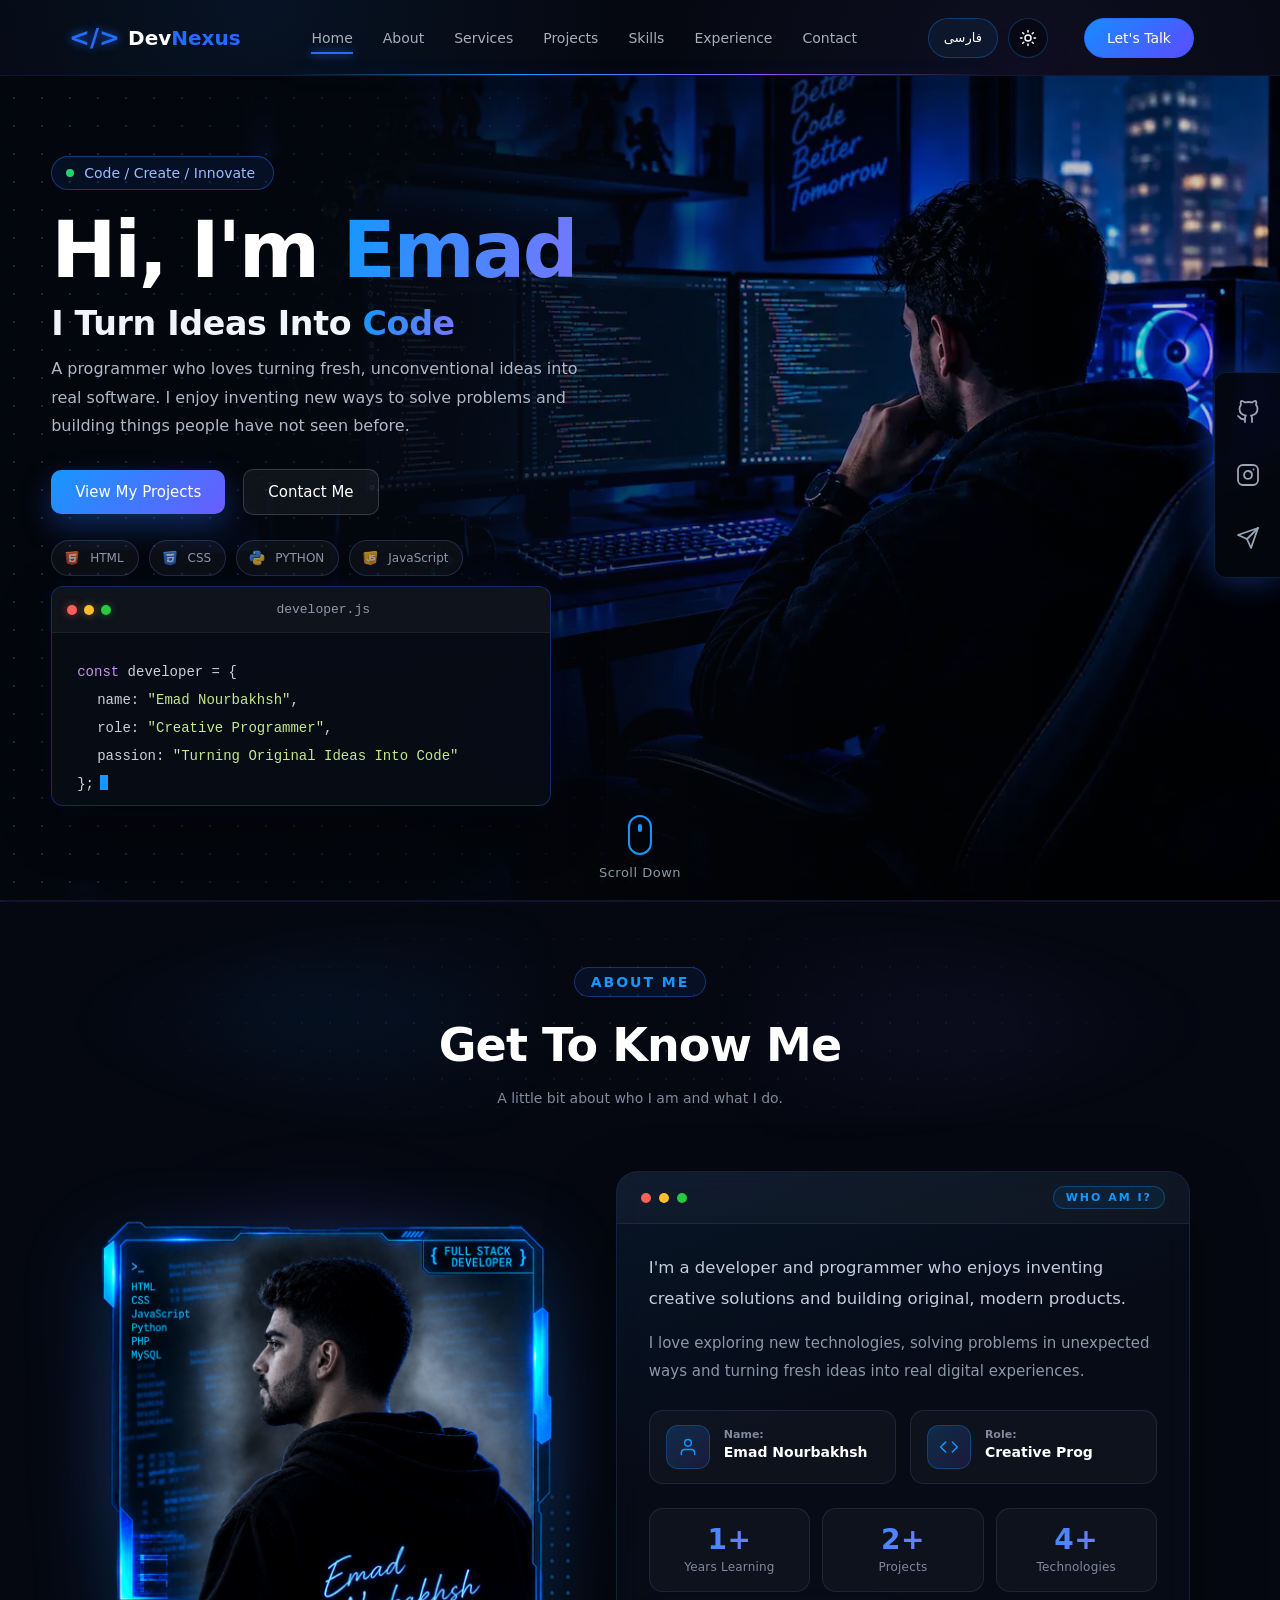
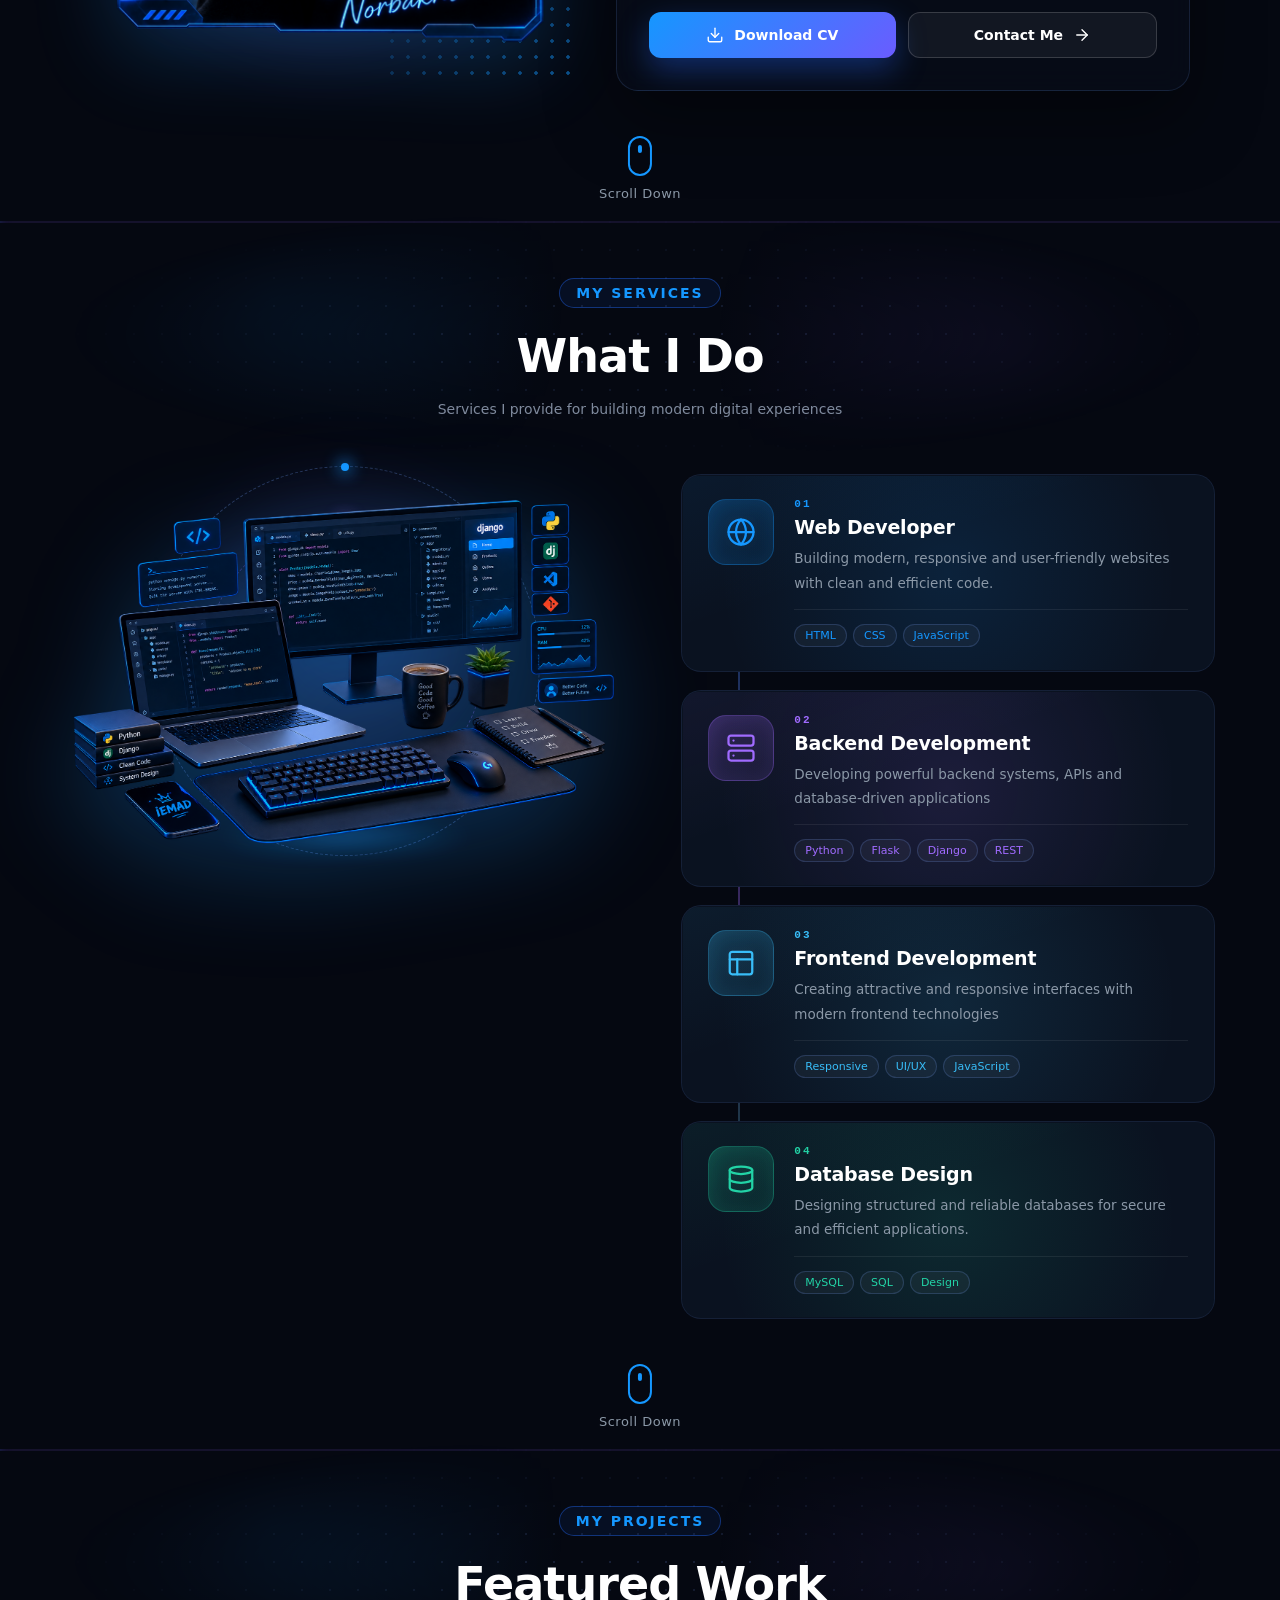
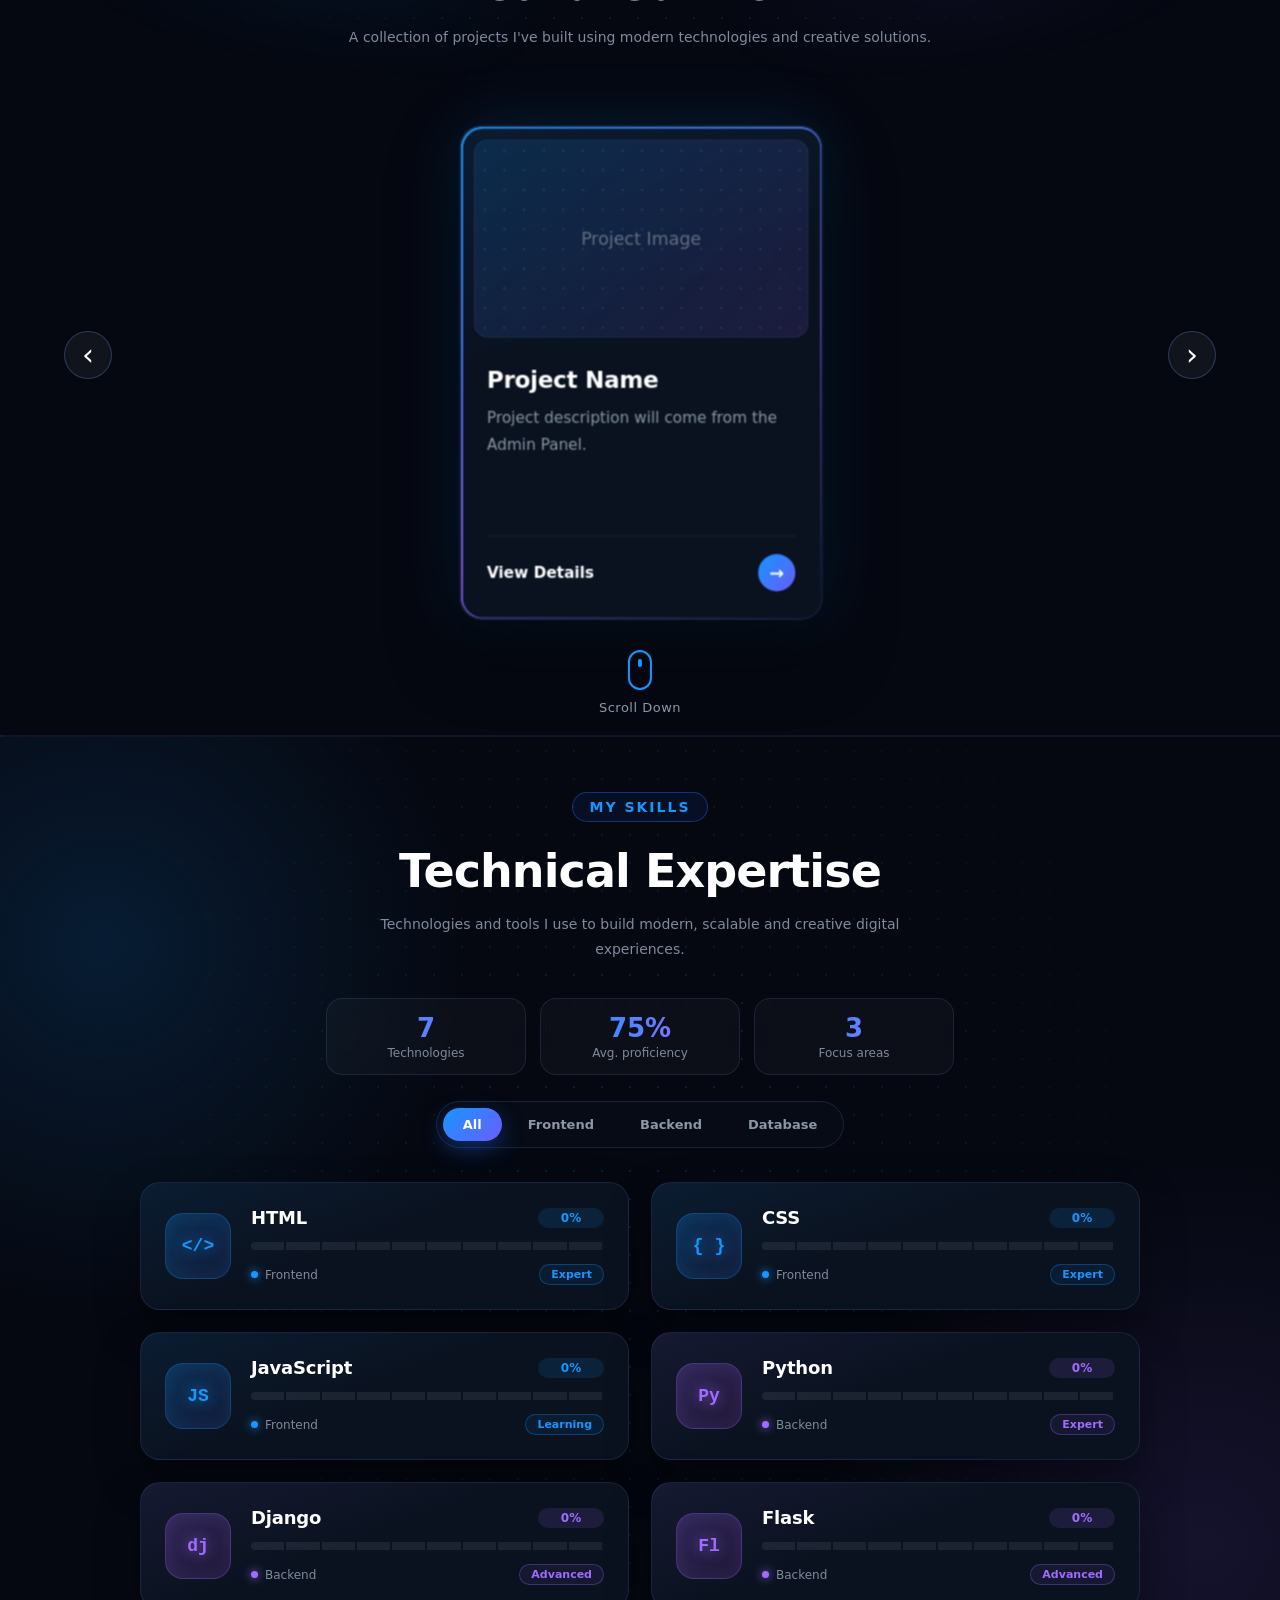
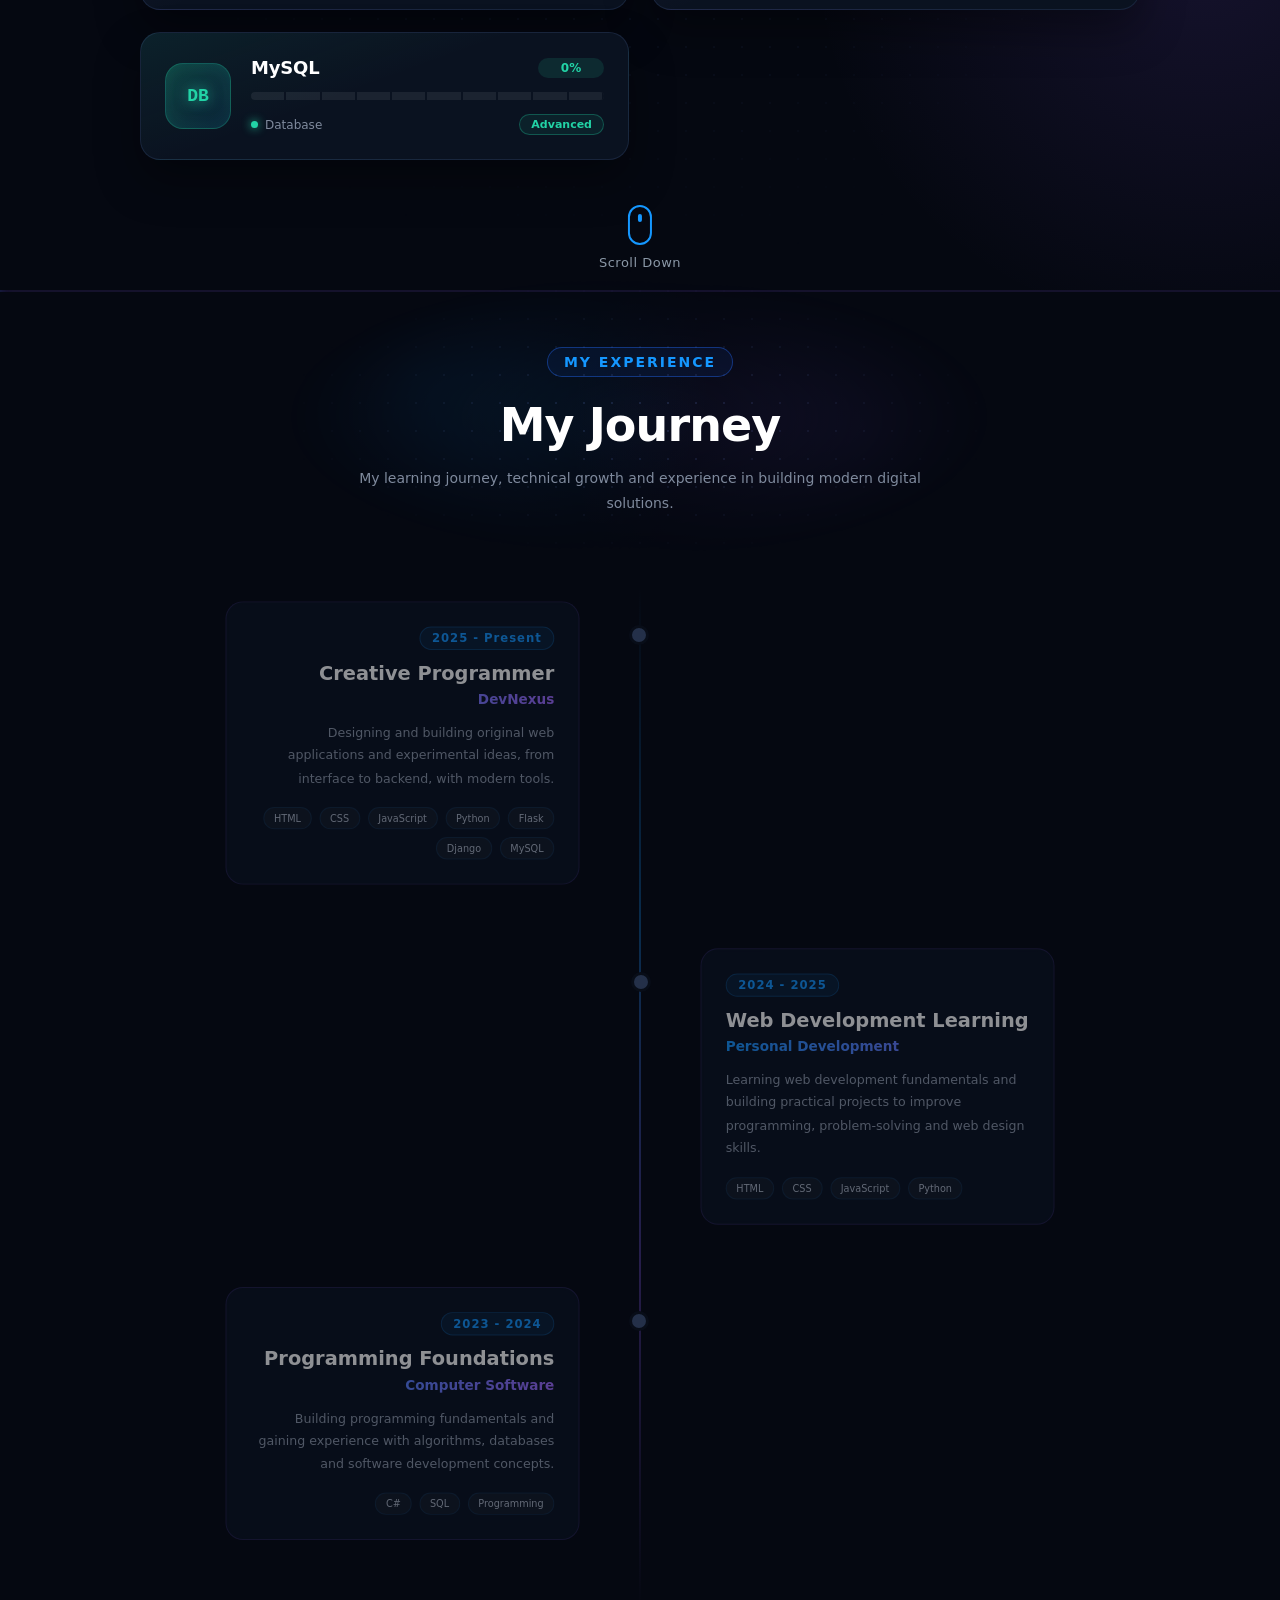
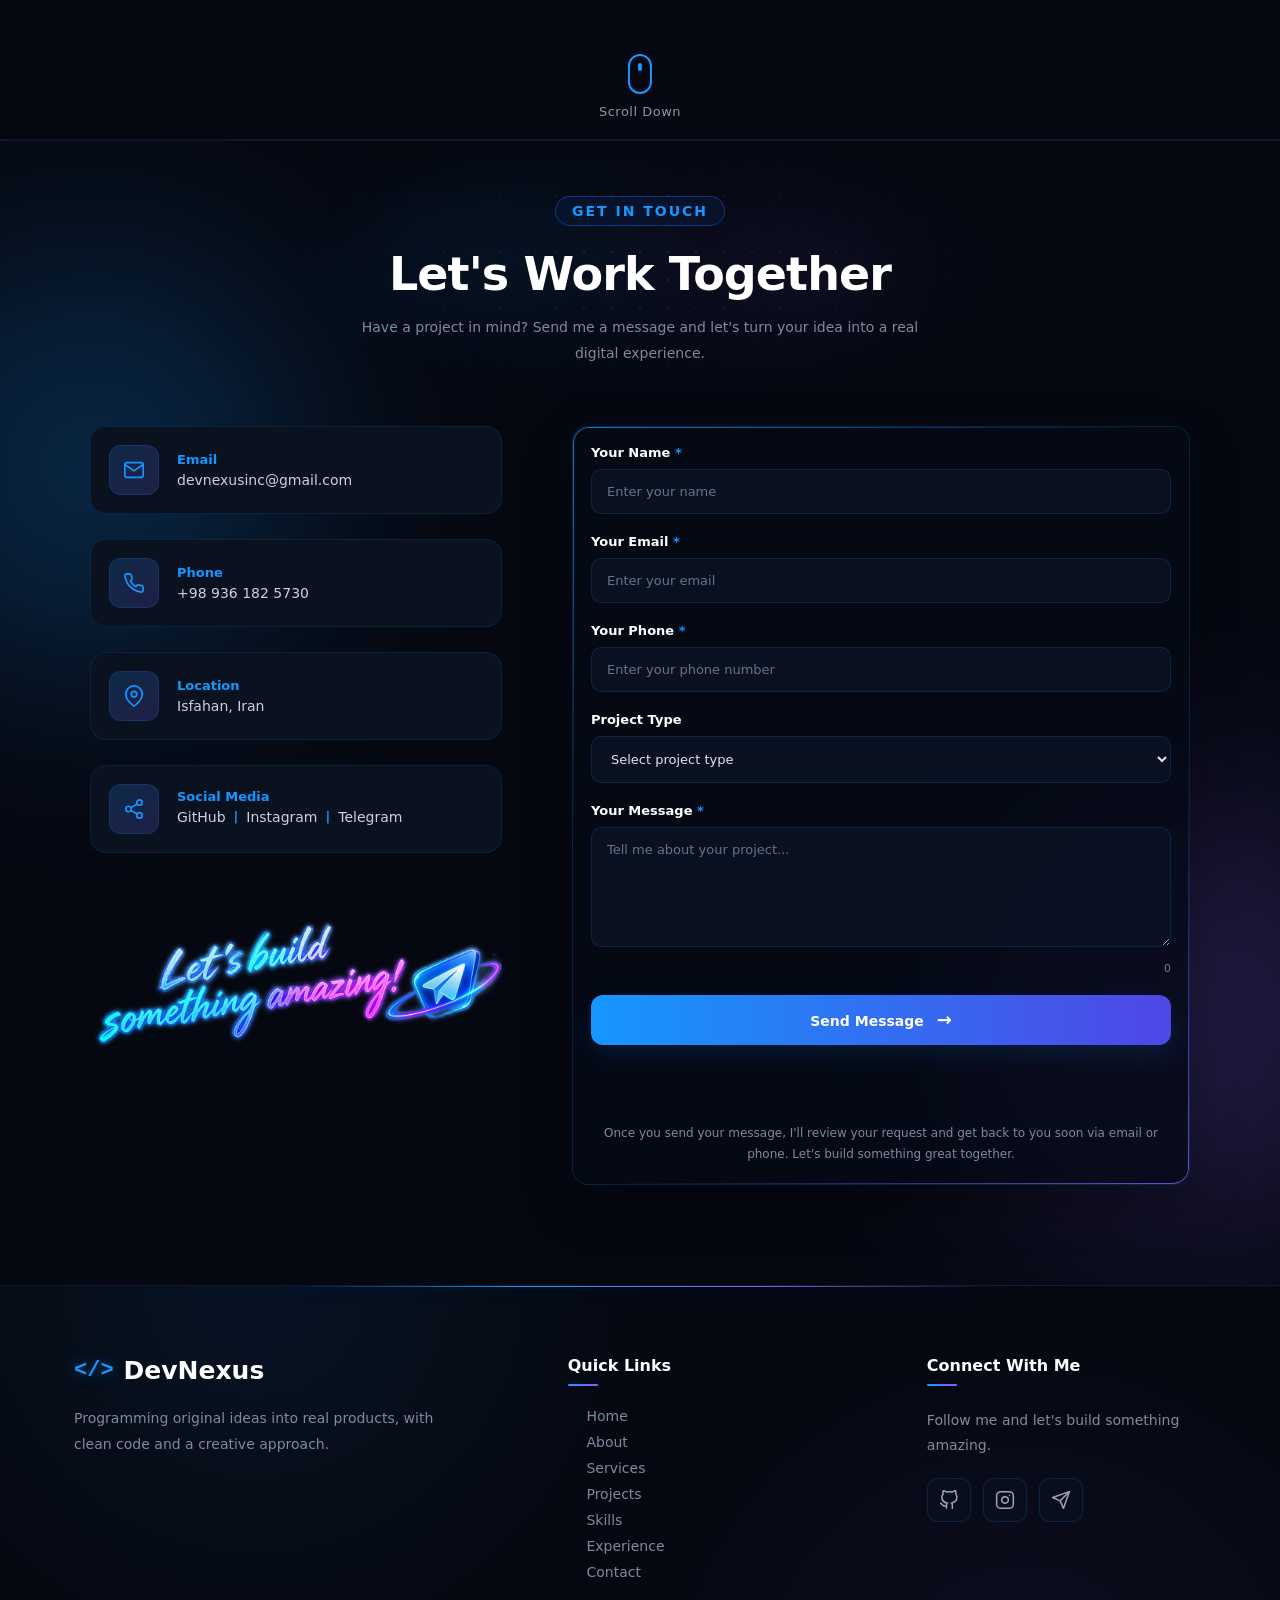
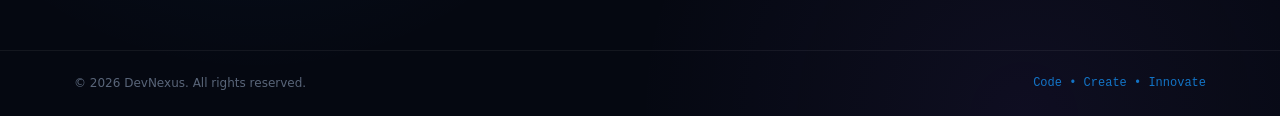
==== commit f4e63df0: "first commit" ====
--- a/index.html
+++ b/index.html
@@ -6,11 +6,11 @@
         <meta charset="UTF-8">
 
         <meta name="viewport" content="width=device-width, initial-scale=1.0">
-        <meta name="description" content="DevNexus is the portfolio of Emad Nourbakhsh, a full stack developer building modern, responsive websites and web applications with Python, Flask and Django.">
+        <meta name="description" content="DevNexus is the portfolio of Emad Nourbakhsh, a developer and programmer who turns creative, original ideas into working software.">
         <meta name="theme-color" content="#050811">
         <link rel="icon" href="data:image/svg+xml,%3Csvg xmlns='http://www.w3.org/2000/svg' viewBox='0 0 64 64'%3E%3Crect width='64' height='64' rx='14' fill='%23050811'/%3E%3Ctext x='32' y='42' font-size='30' font-family='monospace' font-weight='700' fill='%231597ff' text-anchor='middle'%3E%26lt;/%26gt;%3C/text%3E%3C/svg%3E">
         
-        <title>DevNexus | Full Stack Developer</title>
+        <title>DevNexus | دِو نِکسوس</title>
 
         <script>
             /* Apply saved theme/language before first paint (prevents a flash) */
@@ -27,20 +27,29 @@
                 } catch (error) {}
             })();
         </script>
-        <link rel="stylesheet" href="css/style.css">
-        <link rel="stylesheet" href="css/language.css">
-        <link rel="stylesheet" href="css/responsive-fix.css">
-        <link rel="stylesheet" href="css/light-theme.css">
-        <link rel="stylesheet" href="css/rtl.css">
-        <link rel="stylesheet" href="css/hero-modern.css">
-        <link rel="stylesheet" href="css/projects-modern.css">
-        <link rel="stylesheet" href="css/sections-modern.css">
-        <link rel="stylesheet"
-            href="https://cdnjs.cloudflare.com/ajax/libs/font-awesome/6.5.2/css/all.min.css">
+        <link rel="stylesheet" href="css/main.css?v=3">
         
     </head>
     
     <body>
+<svg width="0" height="0" style="position:absolute" aria-hidden="true" focusable="false">
+<symbol id="i-github" viewBox="0 0 24 24"><path d="M9 19c-5 1.5-5-2.5-7-3m14 6v-3.87a3.37 3.37 0 0 0-.94-2.61c3.14-.35 6.44-1.54 6.44-7A5.44 5.44 0 0 0 20 4.77 5.07 5.07 0 0 0 19.91 1S18.73.65 16 2.48a13.38 13.38 0 0 0-7 0C6.27.65 5.09 1 5.09 1A5.07 5.07 0 0 0 5 4.77a5.44 5.44 0 0 0-1.5 3.78c0 5.42 3.3 6.61 6.44 7A3.37 3.37 0 0 0 9 18.13V22"/></symbol>
+<symbol id="i-instagram" viewBox="0 0 24 24"><rect x="2" y="2" width="20" height="20" rx="5"/><path d="M16 11.37A4 4 0 1 1 12.63 8 4 4 0 0 1 16 11.37z"/><line x1="17.5" y1="6.5" x2="17.51" y2="6.5"/></symbol>
+<symbol id="i-telegram" viewBox="0 0 24 24"><line x1="22" y1="2" x2="11" y2="13"/><polygon points="22 2 15 22 11 13 2 9 22 2"/></symbol>
+<symbol id="i-email" viewBox="0 0 24 24"><path d="M4 4h16c1.1 0 2 .9 2 2v12c0 1.1-.9 2-2 2H4c-1.1 0-2-.9-2-2V6c0-1.1.9-2 2-2z"/><polyline points="22,6 12,13 2,6"/></symbol>
+<symbol id="i-phone" viewBox="0 0 24 24"><path d="M22 16.92v3a2 2 0 0 1-2.18 2 19.79 19.79 0 0 1-8.63-3.07 19.5 19.5 0 0 1-6-6 19.79 19.79 0 0 1-3.07-8.67A2 2 0 0 1 4.11 2h3a2 2 0 0 1 2 1.72 12.84 12.84 0 0 0 .7 2.81 2 2 0 0 1-.45 2.11L8.09 9.91a16 16 0 0 0 6 6l1.27-1.27a2 2 0 0 1 2.11-.45 12.84 12.84 0 0 0 2.81.7A2 2 0 0 1 22 16.92z"/></symbol>
+<symbol id="i-location" viewBox="0 0 24 24"><path d="M21 10c0 7-9 13-9 13s-9-6-9-13a9 9 0 0 1 18 0z"/><circle cx="12" cy="10" r="3"/></symbol>
+<symbol id="i-social" viewBox="0 0 24 24"><circle cx="18" cy="5" r="3"/><circle cx="6" cy="12" r="3"/><circle cx="18" cy="19" r="3"/><line x1="8.59" y1="13.51" x2="15.42" y2="17.49"/><line x1="15.41" y1="6.51" x2="8.59" y2="10.49"/></symbol>
+<symbol id="i-web" viewBox="0 0 24 24"><circle cx="12" cy="12" r="10"/><line x1="2" y1="12" x2="22" y2="12"/><path d="M12 2a15.3 15.3 0 0 1 4 10 15.3 15.3 0 0 1-4 10 15.3 15.3 0 0 1-4-10 15.3 15.3 0 0 1 4-10z"/></symbol>
+<symbol id="i-back" viewBox="0 0 24 24"><rect x="2" y="2" width="20" height="8" rx="2"/><rect x="2" y="14" width="20" height="8" rx="2"/><line x1="6" y1="6" x2="6.01" y2="6"/><line x1="6" y1="18" x2="6.01" y2="18"/></symbol>
+<symbol id="i-front" viewBox="0 0 24 24"><rect x="3" y="3" width="18" height="18" rx="2"/><line x1="3" y1="9" x2="21" y2="9"/><line x1="9" y1="21" x2="9" y2="9"/></symbol>
+<symbol id="i-data" viewBox="0 0 24 24"><ellipse cx="12" cy="5" rx="9" ry="3"/><path d="M21 12c0 1.66-4 3-9 3s-9-1.34-9-3"/><path d="M3 5v14c0 1.66 4 3 9 3s9-1.34 9-3V5"/></symbol>
+<symbol id="i-user" viewBox="0 0 24 24"><path d="M20 21v-2a4 4 0 0 0-4-4H8a4 4 0 0 0-4 4v2"/><circle cx="12" cy="7" r="4"/></symbol>
+<symbol id="i-code" viewBox="0 0 24 24"><polyline points="16 18 22 12 16 6"/><polyline points="8 6 2 12 8 18"/></symbol>
+<symbol id="i-download" viewBox="0 0 24 24"><path d="M21 15v4a2 2 0 0 1-2 2H5a2 2 0 0 1-2-2v-4"/><polyline points="7 10 12 15 17 10"/><line x1="12" y1="15" x2="12" y2="3"/></symbol>
+<symbol id="i-arrow" viewBox="0 0 24 24"><line x1="5" y1="12" x2="19" y2="12"/><polyline points="12 5 19 12 12 19"/></symbol>
+</svg>
+
 
         <div class="devnexus-loader" id="devnexus-loader">
             <div class="loader-content">
@@ -168,17 +177,14 @@
                     <div class="hero-text">
 
                         <span data-i18n="hero.badge" class="hero-badge">
-                            Code / Secure / Innovate
+                            Code / Create / Innovate
                         </span>
                         <h1 data-i18n-html="hero.title">Hi, I'm <span class="emad"> Emad </span> </h1>
                         
-                        <h2 data-i18n-html="hero.subtitle">I Build Modern <span class="web">Web Solutions </span> </h2>
+                        <h2 data-i18n-html="hero.subtitle">I Turn Ideas Into <span class="web">Code </span> </h2>
 
                         <p data-i18n="hero.text">
-                            A passionate full-stack developer who loves turning
-                            ideas into real digital products. I specialize in
-                            creating fast, responsive and user-friendly websites
-                            and web applications.
+                            A programmer who loves turning fresh, unconventional ideas into real software. I enjoy inventing new ways to solve problems and building things people have not seen before.
                         </p>
                         <div class="hero-buttons">
                             <a data-i18n="hero.viewProjects" href="#projects" class="btn-primary">
@@ -239,12 +245,12 @@
                                 </div>
                                 <div class="code-line">
                                     role: 
-                                    <span class="code-string">"Full Stack Developer"</span>,
+                                    <span class="code-string">"Creative Programmer"</span>,
                                 </div>
                                 <div class="code-line">
                                     passion: 
                                     <span class="code-string">
-                                        "Building Amazing Web Experiences"
+                                        "Turning Original Ideas Into Code"
                                     </span>
                                 </div>
                                 <div>};</div>
@@ -253,15 +259,15 @@
                 <div class="social-links">
 
                             <a href="https://github.com/Devnexus1" target="_blank" rel="noopener noreferrer">
-                                <img src="image/social/github.png" alt="GitHub">
+                                <svg class="ico" role="img" aria-label="GitHub"><use href="#i-github"/></svg>
                             </a>
 
                             <a href="https://www.instagram.com/devnexus1/" target="_blank" rel="noopener noreferrer">
-                                <img src="image/social/instagram.png" alt="Instagram">
+                                <svg class="ico" role="img" aria-label="Instagram"><use href="#i-instagram"/></svg>
                             </a>
 
                             <a href="https://t.me/iw_emad" target="_blank" rel="noopener noreferrer">
-                                <img src="image/social/telegram.png" alt="Telegram">
+                                <svg class="ico" role="img" aria-label="Telegram"><use href="#i-telegram"/></svg>
                             </a>
 
                     </div>
@@ -292,45 +298,59 @@
                                     </div>
                                 </div>
                                 <div class="about-text">
-                                    <span data-i18n="about.who" class="about-label">WHO AM I?</span>
-                                    
-                                    <p data-i18n="about.p1">
-                                        I'm a passionate developer who enjoys creating modern,
-                                        responsive and user-friendly websites and web applications.
-                                    </p>
-                                    <p data-i18n="about.p2">
-                                        I love learning new technologies, solving problems and
-                                        turning creative ideas into real digital experiences.
-                                    </p>
-                                    <div class="about-info">
-                                        <div>
-                                            <strong data-i18n="about.name">Name:</strong>
-                                            <span id="name-text"></span>
-                                        </div>
-                                        <div>
-                                            <strong data-i18n="about.role">Role:</strong>
-                                            <span id="role-text"></span>
-                                        </div>
+                                    <div class="about-bar" aria-hidden="false">
+                                        <i></i><i></i><i></i>
+                                        <span data-i18n="about.who" class="about-label">WHO AM I?</span>
                                     </div>
-                                    <div class="about-actions">
-                                        <div class="about-stats">
-                                            <div class="stats-card">
-                                                <span data-i18n="about.stat1" class="stats-number">1+</span>
-                                                <span data-i18n="about.stat1.label" class="stats-title">Years Learning</span>
+                                    <div class="about-body">
+                                        <p data-i18n="about.p1" class="about-lead">
+                                            I'm a developer and programmer who enjoys inventing creative solutions and building original, modern products.
+                                        </p>
+                                        <p data-i18n="about.p2">
+                                            I love exploring new technologies, solving problems in unexpected ways and turning fresh ideas into real digital experiences.
+                                        </p>
+                                        <div class="about-info">
+                                            <div class="info-item">
+                                                <i class="info-icon"><svg class="ico" aria-hidden="true"><use href="#i-user"/></svg></i>
+                                                <div>
+                                                    <strong data-i18n="about.name">Name:</strong>
+                                                    <span id="name-text"></span>
+                                                </div>
                                             </div>
-                                            <div class="stats-card">
-                                                <span data-i18n="about.stat2" class="stats-number">2+</span>
-                                                <span data-i18n="about.stat2.label" class="stats-title">Projects</span>
-                                            </div>
-                                            <div class="stats-card">
-                                                <span data-i18n="about.stat3" class="stats-number">4+</span>
-                                                <span data-i18n="about.stat3.label" class="stats-title">Technologies</span>
+                                            <div class="info-item">
+                                                <i class="info-icon"><svg class="ico" aria-hidden="true"><use href="#i-code"/></svg></i>
+                                                <div>
+                                                    <strong data-i18n="about.role">Role:</strong>
+                                                    <span id="role-text"></span>
+                                                </div>
                                             </div>
                                         </div>
-
-                                        <a data-i18n="about.cv" id="cv-button" href="/resume/download" class="about-button">
-                                            Download CV
-                                        </a>
+                                        <div class="about-actions">
+                                            <div class="about-stats">
+                                                <div class="stats-card">
+                                                    <span data-i18n="about.stat1" class="stats-number">1+</span>
+                                                    <span data-i18n="about.stat1.label" class="stats-title">Years Learning</span>
+                                                </div>
+                                                <div class="stats-card">
+                                                    <span data-i18n="about.stat2" class="stats-number">2+</span>
+                                                    <span data-i18n="about.stat2.label" class="stats-title">Projects</span>
+                                                </div>
+                                                <div class="stats-card">
+                                                    <span data-i18n="about.stat3" class="stats-number">4+</span>
+                                                    <span data-i18n="about.stat3.label" class="stats-title">Technologies</span>
+                                                </div>
+                                            </div>
+                                            <div class="about-cta">
+                                                <a id="cv-button" href="/resume/download" class="about-button">
+                                                    <svg class="ico" aria-hidden="true"><use href="#i-download"/></svg>
+                                                    <span data-i18n="about.cv">Download CV</span>
+                                                </a>
+                                                <a href="#contact" class="about-button about-button--ghost">
+                                                    <span data-i18n="hero.contactMe">Contact Me</span>
+                                                    <svg class="ico" aria-hidden="true"><use href="#i-arrow"/></svg>
+                                                </a>
+                                            </div>
+                                        </div>
                                     </div>
                                 </div>
 
@@ -348,7 +368,9 @@
                         <h2 data-i18n="services.title">What I Do</h2>
                         <p data-i18n="services.subtitle">Services I provide for building modern digital experiences</p>
                     </div>
-                    <div class="services-showcase">
+                    <div class="services-layout">
+                     <div class="services-showcase">
+                         <div class="services-orbit" aria-hidden="true"><i></i><i></i></div>
                         <img loading="lazy" decoding="async" src="image/services-3d.png"
                         alt="Developer Workspace"
                         class="services-3d-image">
@@ -357,7 +379,7 @@
 
                         <div class="services-card">
                             <div class="services-icon">
-                                <img loading="lazy" decoding="async" src="image/icons/web.png" alt="Web development icon">
+                                <svg class="ico" role="img" aria-label="Web development icon"><use href="#i-web"/></svg>
                             </div>
                             <h3 data-i18n="services.web.title">Web Developer</h3>
 
@@ -369,7 +391,7 @@
                         </div>
                         <div class="services-card">
                             <div class="services-icon">
-                                <img loading="lazy" decoding="async" src="image/icons/back.png" alt="Backend development icon">
+                                <svg class="ico" role="img" aria-label="Backend development icon"><use href="#i-back"/></svg>
                             </div>
                             <h3 data-i18n="services.back.title">Backend Development</h3>
                             <p data-i18n="services.back.text">
@@ -380,7 +402,7 @@
                         </div>
                         <div class="services-card">
                             <div class="services-icon">
-                                <img loading="lazy" decoding="async" src="image/icons/front.png" alt="Frontend development icon">
+                                <svg class="ico" role="img" aria-label="Frontend development icon"><use href="#i-front"/></svg>
                             </div>
                             <h3 data-i18n="services.front.title">Frontend Development</h3>
                             <p data-i18n="services.front.text">
@@ -391,7 +413,7 @@
                         </div>
                         <div class="services-card">
                             <div class="services-icon">
-                                <img loading="lazy" decoding="async" src="image/icons/data.png" alt="Database design icon">
+                                <svg class="ico" role="img" aria-label="Database design icon"><use href="#i-data"/></svg>
                             </div>
                             <h3 data-i18n="services.db.title">Database Design</h3>
                             <p data-i18n="services.db.text">
@@ -401,6 +423,7 @@
                             <div class="services-tags"><span>MySQL</span><span>SQL</span><span>Design</span></div>
                         </div>
                     </div>
+                     </div>
                 </div>
 
             </section>
@@ -477,7 +500,7 @@
                         <div class="skill-card">
 
                             <div class="skill-icon">
-                                <img loading="lazy" decoding="async" src="image/icons/html.png" alt="HTML">
+                                <span class="skill-mark" role="img" aria-label="HTML">&lt;/&gt;</span>
                             </div>
 
                             <div class="skill-info">
@@ -502,7 +525,7 @@
                         <div class="skill-card">
 
                             <div class="skill-icon">
-                                <img loading="lazy" decoding="async" src="image/icons/css.png" alt="CSS">
+                                <span class="skill-mark" role="img" aria-label="CSS">{ }</span>
                             </div>
 
                             <div class="skill-info">
@@ -527,7 +550,7 @@
                         <div class="skill-card">
 
                             <div class="skill-icon">
-                                <img loading="lazy" decoding="async" src="image/icons/javascript.png" alt="JavaScript">
+                                <span class="skill-mark" role="img" aria-label="JavaScript">JS</span>
                             </div>
 
                             <div class="skill-info">
@@ -552,7 +575,7 @@
                         <div class="skill-card">
 
                             <div class="skill-icon">
-                                <img loading="lazy" decoding="async" src="image/icons/python.png" alt="Python">
+                                <span class="skill-mark" role="img" aria-label="Python">Py</span>
                             </div>
 
                             <div class="skill-info">
@@ -576,7 +599,7 @@
                         <div class="skill-card">
 
                             <div class="skill-icon">
-                                <img loading="lazy" decoding="async" src="image/icons/django.png" alt="django">
+                                <span class="skill-mark" role="img" aria-label="django">dj</span>
                             </div>
 
                             <div class="skill-info">
@@ -598,7 +621,7 @@
                         <div class="skill-card">
 
                             <div class="skill-icon">
-                                <img loading="lazy" decoding="async" src="image/icons/flask.png" alt="Flask">
+                                <span class="skill-mark" role="img" aria-label="Flask">Fl</span>
                             </div>
 
                             <div class="skill-info">
@@ -623,7 +646,7 @@
                         <div class="skill-card">
 
                             <div class="skill-icon">
-                                <img loading="lazy" decoding="async" src="image/icons/mysql.png" alt="MySQL">
+                                <span class="skill-mark" role="img" aria-label="MySQL">DB</span>
                             </div>
 
                             <div class="skill-info">
@@ -668,12 +691,10 @@
                                 <span data-i18n="exp1.date" class="experience-date">
                                     2025 - Present
                                 </span>
-                                <h3 data-i18n="exp1.title">Full Stack Developer</h3>
+                                <h3 data-i18n="exp1.title">Creative Programmer</h3>
                                 <h4>DevNexus</h4>
                                 <p data-i18n="exp1.text">
-                                    Developing modern and responsive web applications,
-                                    working with frontend and backend technologies,
-                                    databases and modern development tools.
+                                    Designing and building original web applications and experimental ideas, from interface to backend, with modern tools.
                                 </p>
                                 <div class="experience-tech">
                                     <span>HTML</span>
@@ -751,7 +772,7 @@
 
                             <div class="contact-info-item">
                                 <div class="contact-info-icon">
-                                    <img loading="lazy" decoding="async" src="image/icons/email.png" alt="Email">
+                                    <svg class="ico" role="img" aria-label="Email"><use href="#i-email"/></svg>
                                 </div>
 
                                 <div>
@@ -763,7 +784,7 @@
 
                             <div class="contact-info-item">
                                 <div class="contact-info-icon">
-                                    <img loading="lazy" decoding="async" src="image/icons/phone.png" alt="phone">
+                                    <svg class="ico" role="img" aria-label="phone"><use href="#i-phone"/></svg>
                                 </div>
 
                                 <div>
@@ -775,7 +796,7 @@
 
                             <div class="contact-info-item">
                                 <div class="contact-info-icon">
-                                    <img loading="lazy" decoding="async" src="image/icons/location.png" alt="location">
+                                    <svg class="ico" role="img" aria-label="location"><use href="#i-location"/></svg>
                                 </div>
 
                                 <div>
@@ -787,7 +808,7 @@
 
                             <div class="contact-info-item">
                                 <div class="contact-info-icon">
-                                    <img loading="lazy" decoding="async" src="image/icons/social.png" alt="social">
+                                    <svg class="ico" role="img" aria-label="social"><use href="#i-social"/></svg>
                                 </div>
 
                                 <div>
@@ -966,8 +987,7 @@
                     </a>
 
                     <p data-i18n="footer.about">
-                        Building modern, responsive and creative web experiences
-                        with clean code and innovative solutions.
+                        Programming original ideas into real products, with clean code and a creative approach.
                     </p>
 
                 </div>
@@ -1006,7 +1026,7 @@
                             rel="noopener noreferrer"
                             aria-label="GitHub"
                         >
-                            <img loading="lazy" decoding="async" src="image/social/github.png" alt="GitHub">
+                            <svg class="ico" role="img" aria-label="GitHub"><use href="#i-github"/></svg>
                         </a>
 
                         <a
@@ -1015,7 +1035,7 @@
                             rel="noopener noreferrer"
                             aria-label="Instagram"
                         >
-                            <img loading="lazy" decoding="async" src="image/social/instagram.png" alt="Instagram">
+                            <svg class="ico" role="img" aria-label="Instagram"><use href="#i-instagram"/></svg>
                         </a>
 
                         <a
@@ -1024,7 +1044,7 @@
                             rel="noopener noreferrer"
                             aria-label="Telegram"
                         >
-                            <img loading="lazy" decoding="async" src="image/social/telegram.png" alt="Telegram">
+                            <svg class="ico" role="img" aria-label="Telegram"><use href="#i-telegram"/></svg>
                         </a>
 
                     </div>
@@ -1052,9 +1072,7 @@
             </div>
 
         </footer>
-      <script src="js/language.js"></script>
-      <script src="js/script.js"></script>
-      <script src="js/projects-loader.js"></script>
+      <script src="js/main.js?v=3" defer></script>
     </body>
 
 </html>
--- a/css/main.css
+++ b/css/main.css
@@ -0,0 +1,7911 @@
+/* DevNexus - single stylesheet (merged). Sections are in cascade order. */
+
+
+/* ============================================================
+   PART: style.css
+============================================================ */
+
+/* navbar menu */
+html{
+    scroll-behavior: smooth;
+}
+
+.container{
+    width: 100%;
+    max-width: 1200px;
+    margin: 0 auto;
+    padding-left: 24px;
+    padding-right: 24px;
+    box-sizing: border-box;
+}
+.navbar {
+    position: fixed;
+    top: 0;
+    left: 0;
+
+    width: 100%;
+    min-height: 75px;
+
+    z-index: 1000;
+    
+    background:
+        radial-gradient(
+            circle at 20% 0%,
+            rgba(21, 151, 255, 0.08),
+            transparent 35%
+        ),
+        radial-gradient(
+            circle at 80% 100%,
+            rgba(139, 92, 246, 0.07),
+            transparent 35%
+        ),
+        #050811;
+    backdrop-filter: blur(15px);
+
+    border-bottom: 1px solid rgba(36, 107, 255, 0.12);
+}
+.navbar::before{
+    content: "";
+
+    position: absolute;
+
+    bottom: 0;
+    left: 50%;
+
+    width: 55%;
+    height: 1px;
+
+    transform: translateX(-50%);
+
+    background: linear-gradient(
+        90deg,
+        transparent,
+        #1597ff,
+        #8b5cf6,
+        transparent
+    );
+
+    box-shadow:
+        0 0 15px rgba(21, 151, 255, 0.35),
+        0 0 25px rgba(139, 92, 246, 0.2);
+}
+.navbar-content{
+    min-height: 75px;
+
+    display: flex;
+
+    align-items: center;
+    justify-content: space-between;
+
+}
+.logo{
+    display: flex;
+    align-items: center;
+    gap: 8px;
+    font-size: 20px;
+    font-weight: 700;
+}
+.logo-icon{
+    color: #246bff;
+    padding: 0px 0px 0px 5px;
+    font-size: 25px;
+    text-shadow: 0 0 10px rgba(36, 107, 255, 0.8);
+}
+.logo-text{
+
+}
+.dev{
+    color: #ffffff;
+}
+.nexus{
+    color: #246bff;
+}
+.nav-menu{
+    display: flex;
+
+    align-items: center;
+
+    gap: 30px;
+
+}
+.active{
+    color: #ffffff;
+}
+.nav-menu a {
+    position: relative;
+
+    color: #a8adba;
+
+    text-decoration: none;
+
+    font-size: 14px;
+
+    transition: 0.3s;
+
+}
+
+.nav-menu a:hover {
+
+    color: #ffffff;
+    
+}
+
+.nav-menu a.active::after {
+
+    content: "";
+
+    position: absolute;
+
+    left: 0;
+    bottom: -8px;
+
+    width: 100%;
+    height: 2px;
+
+    background: #246bff;
+
+    box-shadow: 0 0 10px #246bff;
+
+}
+.nav-button{
+    padding: 11px 22px;
+
+    margin: 11px 22px;
+    
+    border: 1px solid #246bff;
+
+    border-radius: 30px;
+
+    color: #ffffff;
+
+    background: linear-gradient(
+        135deg,
+        #168cff,
+        #5b4bff
+    );
+
+    font-size: 14px;
+
+    font-weight: 500;
+
+    transition: all 0.3s ease;
+}
+.nav-button:hover {
+    background: #246bff;
+    
+    color: #ffffff;
+
+    box-shadow: 0 0 25px rgba(36, 107, 255, 0.45);
+
+    transform: translateY(-2px);
+}
+.hero{
+    position: relative;
+    min-height: 100svh;
+   padding-top: 75px;
+   padding-bottom: 25px;
+    overflow: hidden;
+    display: flex;
+    align-items: center;
+    box-sizing: border-box;
+}
+main > section {
+    position: relative;
+}
+.hero-bg{
+    position: absolute;
+    inset: 0;
+
+    width: 100%;
+    height: 100%;
+
+    object-fit: cover;
+
+    object-position: center;
+
+    z-index: 0;
+}
+body{
+    margin: 0;
+    background: #050811;
+    font-family: system-ui, -apple-system, "Segoe UI", Roboto, "Helvetica Neue", Arial, sans-serif;
+    -webkit-font-smoothing: antialiased;
+}
+
+button,
+input,
+select,
+textarea{
+    font-family: inherit;
+}
+.hero-overlay{
+    position: absolute;
+    inset: 0;
+    background: 
+    linear-gradient(
+        90deg,
+        rgba(3, 6, 12, 0.98) 0%,
+        rgba(3, 6, 12, 0.88) 35%,
+        rgba(3, 6, 12, 0.35) 65%,
+        rgba(3, 6, 12, 0.15) 100%
+    );
+    z-index: 1;
+}
+
+.hero-contact{
+    position: relative;
+    z-index: 2;
+    width: 100%;
+    padding-top: 0px;
+}
+.hero-text{
+    animation: heroTextReveal 2s ease-out both;
+    max-width: 600px;
+    margin-top: 12px;
+}
+@keyframes heroTextReveal{
+    from{
+        opacity: 0;
+        transform: translateY(20px);
+    }
+    to {
+        opacity: 1;
+        transform: translateY(0);
+    }
+}
+.scroll-down{
+    position: absolute;
+    bottom: 20px;
+    left: 50%;
+    transform: translateX(-50%);
+    display: flex;
+    flex-direction: column;
+    align-items: center;
+    color: #8b98a7;
+    font-size: 13px;
+    letter-spacing: 0.5px;
+    z-index: 20;
+}
+.scroll-down p {
+    margin: 10px 0 0;
+}
+.mouse{
+    width: 24px;
+    height: 40px;
+    border: 2px solid #1597ff;
+    border-radius: 14px;
+    display: flex;
+    justify-content: center;
+    box-sizing: border-box;
+}
+.mouse span{
+    width: 4px;
+    height: 8px;
+    margin-top: 7px;
+    background: #1597ff;
+    border-radius: 4px;
+    animation: scrollWheel 1.5s ease-in-out infinite;
+}
+@keyframes scrollWheel {
+
+    0%{
+        transform: translateY(0);
+        opacity: 1;
+    }
+    50% {
+        transform: translateY(10px);
+        opacity: 0.4;
+    }
+    100% {
+        transform: translateY(0);
+        opacity: 1;
+    }
+}
+.hero-badge{
+    display: inline-block;
+
+    padding: 8px 16px;
+    margin-bottom: 20px;
+    border: 1px solid rgba(36, 107, 255, 0.5);
+    border-radius: 30px;
+    background: rgba(36, 107, 255, 0.08);
+    color: #9dbbff;
+    font-size: 14px;
+}
+.hero-text h1{
+    padding: 0px 0px 0px 7px;
+    margin: 0;
+    color: #ffffff;
+    font-size: 72px;
+    line-height: 1.1;
+    font-weight: 700;
+}
+.emad{
+    color: #246bff;
+    text-shadow: 0 0 25px rgba(36, 107, 255, 0.35);
+}
+.hero-text h2{
+    margin: 10px 20px;
+    color: #f1f4fa;
+    font-size: 32px;
+    line-height: 1.3;
+    font-weight: 600;
+}
+.web{
+    color: #246bff;
+    text-shadow: 0 0 25px rgba(36, 107, 255, 0.35);
+}
+.hero-text p{
+    max-width: 560px;
+    padding: 0px 0px 0px 7px;
+    margin: 0 0 28px;
+    color: #aeb7c7;
+    font-size: 16px;
+    line-height: 1.8;
+}
+.hero-buttons{
+    display: flex;
+    flex-direction: row;
+    align-items: center;
+    gap: 18px;
+    margin-bottom: 35px;
+}
+.hero-buttons a{
+    display: inline-flex;
+    margin: 0px 0px 0px 10px;
+    flex-shrink: 0;
+    align-items: center;
+    justify-content: center;
+    padding: 13px 24px;
+    border-radius: 10px;
+    font-size: 15px;
+    font-weight: 500;
+    text-decoration: none;
+    box-sizing: border-box;
+    transition: all 0.3s ease;
+    cursor: pointer;
+}
+.btn-secondary{
+    background: rgba(5, 7, 13, 0.35);
+    border: 1px solid #246bff;
+    color: #ffffff;
+    animation: buttonGlow 2.5s ease-in-out infinite;
+}
+@keyframes buttonGlow {
+    0%, 100%{
+        box-shadow: 0 8px 25px rgba(36, 107, 255, 0.25);
+    }
+    50% { box-shadow: 0 8px 35px rgba(36, 107, 255, 0.45);
+
+    }
+}
+.hero-buttons .btn-primary {
+    display: inline-flex;
+
+    width: auto;
+
+    min-width: 150px;
+
+    flex: 0 0 auto;
+
+    align-items: center;
+    justify-content: center;
+
+    padding: 13px 24px;
+
+    border-radius: 10px;
+
+    background: linear-gradient(
+        135deg,
+        #168cff,
+        #5b4bff
+    );
+
+    color: #ffffff;
+
+    border: 1px solid #5b4bff;
+
+    text-decoration: none;
+
+    box-sizing: border-box;
+
+    box-shadow: 0 8px 25px rgba(36, 107, 255, 0.3);
+
+    transition: all 0.3s ease;
+    animation: button2Glow 2.5s ease-in-out infinite;
+}
+@keyframes button2Glow {
+    0%, 100%{
+        box-shadow: 0 8px 25px rgba(36, 107, 255, 0.25);
+    }
+    50% { box-shadow: 0 8px 35px rgba(36, 107, 255, 0.45);
+
+    }
+}
+.btn-primary:hover,
+.btn-secondary:hover{
+    transform: translateY(-3px);
+}
+.btn-primary:hover{
+    box-shadow: 0 12px 30px rgba(36, 107, 255, 0.4);
+}
+.tech-row{
+    display: flex;
+    align-items: flex-start;
+    gap: 28px;
+    margin-top: -10px;
+    margin-left: 132px;
+}
+.tech-item{
+    display: flex;
+    flex-direction: column;
+    align-items: center;
+    gap: 8px;
+
+    color: #8f98aa;
+    font-size: 12px;
+
+    transition: all 0.3s ease;
+}
+.tech-item img{
+    width: 30px;
+    height: 30px;
+    object-fit: contain;
+    opacity: 0.65;
+
+    transition: all 0.3s ease;
+}
+.tech-item:hover{
+    color: #ffffff;
+    transform: translateY(-3px);
+}
+.tech-item:hover img{
+    opacity: 1;
+    transform: scale(1.1);
+}
+.code-editor{
+    width: 500px;
+    height: 220px;
+    margin-top: 10px;
+    margin-left: 7px;
+
+    background: rgba(8, 12, 22, 0.92);
+    border: 1px solid rgba(36, 107, 255, 0.25);
+    border-radius: 12px;
+
+    overflow: hidden;
+    box-shadow: 0 20px 50px rgba(0, 0, 0, 0.45),
+    0 0 30px rgba(36, 107, 255, 0.08);
+}
+.editor-header{
+    height: 45px;
+
+    display: flex;
+    align-items: center;
+    padding: 0 15px;
+    background: rgba(255, 255, 255, 0.03);
+    border-bottom: 1px solid rgba(255, 255, 255, 0.06);
+}
+.window-buttons{
+    display: flex;
+    align-items: center;
+    gap: 7px;
+}
+.window-buttons span{
+    width: 10px;
+    height: 10px;
+    border-radius: 50%;
+    display: block;
+}
+.window-buttons span:nth-child(1){
+    background: #ff5f57;
+    box-shadow: 0 0 8px rgba(255, 95, 87, 0.5);
+}
+.window-buttons span:nth-child(2){
+    background: #ffbd2e;
+    box-shadow: 0 0 8px rgba(255, 189, 46, 0.4);
+}
+.window-buttons span:nth-child(3){
+    background: #28c840;
+    box-shadow: 0 0 8px rgba(40, 200, 64, 0.4);
+}
+.file-name{
+    margin-left: auto;
+    margin-right: auto;
+    color: #8f98aa;
+    font-size: 13px;
+    font-family: monospace;
+}
+.editor-code{
+    padding: 25px;
+    color: #c9d1d9;
+    font-family: "Courier New", monospace;
+    font-size: 14px;
+    line-height: 2;
+
+    min-height: 180px;
+    animation: codeReveal 2s ease-out both;
+}
+@keyframes codeReveal {
+    from {
+        opacity: 0;
+        transform: translateY(10px);
+    }
+    to {
+        opacity: 1;
+        transform: translateY(0);
+    }
+}
+.code-keyword{
+    color: #c792ea;
+}
+.code-line{
+    padding-left: 20px;
+}
+.code-string{
+color: #c3e88d;
+}
+.about{
+    min-height: calc(100vh - 65px);
+    margin-top: 0;
+    padding: 65px 0 35px;
+    background: #050811;
+    scroll-margin-top: 65px;
+    box-sizing: border-box;
+}
+
+.section-title{
+    text-align: center;
+    margin-bottom: 60px;
+}
+.about .section-title span{
+    color: #1597ff;
+    font-size: 13px;
+    font-weight: 600;
+    letter-spacing: 3px;
+}
+.about .section-title h2{
+    margin: 10px 0;
+    font-size: 38px;
+    color: #ffffff;
+}
+.about .section-title p{
+    color: #7f8a9d;
+    font-size: 14px;
+}
+.about-content{
+    display: flex;
+    align-items: center;
+    justify-content: space-between;
+    gap: 70px;
+    max-width: 1100px;
+    margin: 0 auto;
+}
+.about-image{
+       width: 45%;
+    display: flex;
+    justify-content: center; 
+}
+.image-box img{
+    width: 100%;
+    height: 100%;
+    object-fit: cover;
+    display: block;
+}
+.about-text{
+    width: 55%;
+}
+.about-label{
+    color: #1597ff;
+    font-size: 13px;
+    font-weight: 600;
+    letter-spacing: 2px;
+}
+.about-text p {
+    color: #8b98a7;
+    font-size: 15px;
+    line-height: 1.9;
+    margin-bottom: 15px;
+}
+.about-info{
+    display: flex;
+    gap: 70px;
+    margin: 30px 0;
+    justify-content: flex-start;
+}
+.about-info div{
+    display: flex;
+    flex-direction: column;
+    gap: 7px;
+    min-width: 280px;
+}
+.about-info strong{
+    color: #ffffff;
+    font-size: 13px;
+
+}
+.about-info span{
+    color: #7f8a9d;
+    font-size: 13px;
+    display: block;
+    min-height: 20px;
+}
+.about-button{
+    display: inline-flex;
+    align-items: center;
+    justify-content: center;
+    padding: 11px 22px;
+    border: 1px solid #1597ff;
+    border-radius: 7px;
+    color: #ffffff;
+    text-decoration: none;
+    font-size: 13px;
+    transition: 0.3s ease;
+}
+.about-button:hover{
+    background: #1597ff;
+    color: #ffffff;
+    box-shadow: 0 0 20px rgba(21, 151, 255, 0.35);
+}
+.about-stats{
+    display: flex;
+    justify-content: center;
+    align-items: center;
+    gap: 15px;
+    margin: 25px 0;
+    width: 100%;
+}
+.stats-card{
+    width: 105px;
+    height: 65px;
+    padding: 10px 8px;
+    text-align: center;
+    display: flex;
+    flex-direction: column;
+    justify-content: center;
+    background: rgba(10, 18, 32, 0.7);
+    border: 1px solid rgba(21, 151, 255, 0.16);
+    border-radius: 10px;
+    transition: all 0.3s ease;
+}
+.about-stats:hover{
+    transform: translateY(-4px);
+    border-color: rgba(21, 151, 255, 0.5);
+    box-shadow: 0 8px 20px rgba(0, 0, 0, 0.25),
+    rgba(21, 151, 255, 0.12);
+}
+.stats-number{
+    display: block;
+    color: #1597ff;
+    font-size: 14px;
+    font-weight: 600;
+    margin-bottom: 5px;
+    letter-spacing: 0.5px;
+}
+.stats-title{
+    display: block;
+    color: #7f8a9d;
+    font-size: 10px;
+    font-weight: 400;
+    line-height: 1.3;
+    letter-spacing: 0.2px;
+}
+.social-links {
+    position: absolute;
+    right: 0;
+    top: 50%;
+    transform: translateY(-50%);
+
+    width: 65px;
+    padding: 20px 0;
+
+    display: flex;
+    flex-direction: column;
+    align-items: center;
+    justify-content: center;
+    gap: 25px;
+
+    background: rgba(5, 8, 17, 0.85);
+    border: 1px solid rgba(21, 151, 255, 0.18);
+    border-right: none;
+    border-radius: 12px 0 0 12px;
+    box-shadow: 0 0 35px rgba(36, 107, 255, 0.45);
+
+    z-index: 50;
+}
+.social-links a {
+    color: #9aa5b5;
+    font-size: 19px;
+
+    width: 38px;
+    height: 38px;
+
+    display: flex;
+    align-items: center;
+    justify-content: center;
+
+    text-decoration: none;
+
+    transition: 0.3s ease;
+}
+
+.social-links a:hover {
+    color: #1597ff;
+    transform: translateX(-3px);
+    text-shadow: 0 0 12px rgba(21, 151, 255, 0.7);
+    
+}
+.social-links img {
+    width: 33px;
+    height: 33px;
+    object-fit: contain;
+    opacity: 0.95;
+    transition: 0.3s ease;
+}
+
+.social-links a:hover img {
+    opacity: 1;
+    transform: scale(1.15);
+}
+.services{
+    min-height: calc(100vh - 75px);
+    padding: 55px 0 100px;
+    margin-top: 0;
+    background: #050811;
+    scroll-margin-top: 75px;
+    box-sizing: border-box;
+}
+
+.services .section-title{
+    text-align: center;
+    margin-bottom: 25px;
+}
+.services .section-title span{
+    color: #1597ff;
+    font-size: 13px;
+    font-weight: 600;
+    letter-spacing: 3px;
+}
+.services .section-title h2{
+    color: #ffffff;
+    font-size: 38px;
+    margin: 10px 0;
+}
+.services .section-title p{
+    color: #7f8a9d;
+    font-size: 14px;
+}
+.services-grid{
+    max-width: 800px;
+    margin: 0 auto;
+    display: grid;
+    grid-template-columns: repeat(2, 1fr);
+    gap: 20px;
+}
+.services-card{
+    position: relative;
+    padding: 25px;
+    background: #0a1220;
+    border: 1px solid rgba(21, 151, 255, 0.14);
+    border-radius: 16px;
+    overflow: hidden;
+}
+.services-card::before{
+    content: "";
+    position: absolute;
+    inset: -50%;
+
+    background: conic-gradient(
+        from 0deg,
+        transparent 0deg,
+        transparent 300deg,
+        #1597ff 330deg,
+        #8b5cf6 345deg,
+        transparent 360deg
+    );
+
+    animation: borderRotate 3s linear infinite;
+
+    z-index: 0;
+}
+.services-card::after{
+    content: "";
+    position: absolute;
+    inset: 2px;
+
+    background: #0a1220;
+    border-radius: 14px;
+
+    z-index: 1;
+}
+.services-card > *{
+    position: relative;
+    z-index: 2;
+}
+@keyframes borderRotate{
+    from{
+        transform: rotate(0deg);
+    }
+
+    to{
+        transform: rotate(360deg);
+    }
+}
+
+.services-card:hover{
+    transform: translateY(-8px);
+    border-color: rgba(21, 151, 255, 0.45);
+
+    box-shadow:
+        0 15px 35px rgba(0, 0, 0, 0.35),
+        0 0 25px rgba(21, 151, 255, 0.10);
+}
+.services-icon{
+    width: 65px;
+    height: 65px;
+    display: flex;
+    align-items: center;
+    justify-content: center;
+    margin-bottom: 20px;
+    border-radius: 12px;
+    overflow: hidden;
+    transition: 0.3s ease;
+}
+.services-icon img{
+    width: 60px;
+    height: 60px;
+    object-fit: contain;
+    display: block;
+}
+.services-card:hover .services-icon{
+    background: rgba(21, 151, 255, 0.15);
+    border-color: rgba(21, 151, 255, 0.45);
+    transform: scale(1.05);
+}
+.services-card h3{
+    margin:  0 0 12px;
+    color: #ffffff;
+    font-size: 20px;
+    font-width: 600;
+}
+.services-card p{
+    margin: 0;
+    color: #8b98a7;
+    font-size: 14px;
+    line-height: 1.8;
+}
+.services-showcase{
+    width: 100%;
+    display: flex;
+    justify-content: center;
+    align-items: center;
+    margin: 0 auto 35px;
+}
+.services-3d-image{
+    width: 720px;
+    max-width: 85%;
+    height: auto;
+
+    display: block;
+    object-fit: contain;
+    animation: servicesFloat 3s ease-in-out infinite;
+}
+@keyframes servicesFloat{
+    0%{
+        transform: translateY(0);
+    }
+    50%{
+        transform: translateY(-20px);
+    }
+    100%{
+        transform: translateY(0);
+    }
+}
+.devnexus-loader{
+    position: fixed;
+    inset: 0;
+
+    display: flex;
+    align-items: center;
+    justify-content: center;
+
+    background: #050811;
+
+    z-index: 99999;
+
+    overflow: hidden;
+
+    transition: opacity 0.4s ease;
+}
+.devnexus-loader::before{
+    content: "";
+
+    position: absolute;
+    width: 500px;
+    height: 500px;
+
+    background: radial-gradient(
+        circle,
+        rgba(21, 151, 255, 0.08),
+        transparent 65%
+    );
+
+    filter: blur(20px);
+
+    pointer-events: none;
+}
+.loader-content{
+    position: relative;
+
+    width: 340px;
+
+    display: flex;
+    flex-direction: column;
+    align-items: center;
+
+    z-index: 2;
+}
+.loader-number{
+    margin-bottom: 25px;
+
+    color: #ffffff;
+
+    font-size: 72px;
+    font-weight: 700;
+
+    line-height: 1;
+
+    letter-spacing: 2px;
+
+    text-shadow:
+        0 0 15px rgba(21, 151, 255, 0.35),
+        0 0 35px rgba(139, 92, 246, 0.15);
+
+    transition: 0.2s ease;
+}
+.loader-progress{
+    position: relative;
+
+    width: 100%;
+    height: 5px;
+
+    overflow: hidden;
+
+    border-radius: 20px;
+
+    background: rgba(255, 255, 255, 0.08);
+
+    border: 1px solid rgba(21, 151, 255, 0.12);
+}
+.loader-progress-bar{
+    width: 0%;
+    height: 100%;
+
+    border-radius: inherit;
+
+    background: linear-gradient(
+        90deg,
+        #1597ff,
+        #8b5cf6
+    );
+
+    box-shadow:
+        0 0 10px rgba(21, 151, 255, 0.55),
+        0 0 20px rgba(139, 92, 246, 0.25);
+
+    transition: width 0.08s linear;
+}
+.loader-logo{
+    margin-top: 22px;
+
+    font-size: 20px;
+
+    font-weight: 700;
+
+    letter-spacing: 1px;
+}
+
+.loader-logo span{
+    color: #ffffff;
+}
+
+.loader-logo strong{
+    color: #1597ff;
+
+    text-shadow:
+        0 0 12px rgba(21, 151, 255, 0.45);
+}
+.loader-curtain{
+    position: fixed;
+
+    left: 0;
+    bottom: 0;
+
+    width: 100%;
+    height: 0;
+
+    z-index: 100000;
+
+    background: linear-gradient(
+        135deg,
+        #050811 0%,
+        #07111f 45%,
+        #0b0820 100%
+    );
+
+    pointer-events: none;
+}
+.loader-curtain.reveal{
+    animation: curtainRise 0.8s cubic-bezier(0.77, 0, 0.18, 1) forwards;
+}
+@keyframes curtainRise{
+
+    0%{
+        height: 0;
+    }
+
+    100%{
+        height: 100%;
+    }
+
+}
+.loader-curtain.exit{
+    animation: curtainExit 0.9s cubic-bezier(0.77, 0, 0.18, 1) forwards;
+}
+@keyframes curtainExit{
+
+    0%{
+        transform: translateY(0);
+    }
+
+    100%{
+        transform: translateY(-100%);
+    }
+
+}
+body.loading{
+    overflow: hidden;
+}
+.devnexus-loader.hide{
+    opacity: 0;
+    pointer-events: none;
+}
+@media (max-width: 600px){
+    .loader-content{
+        width: 75%;
+    }
+    .loader-number{
+        font-size: 58px;
+    }
+    .loader-logo{
+        font-size: 18px;
+    }
+}
+.section-divider{
+    position: relative;
+    width: 100%;
+    height: 2px;
+    margin: 0;
+    overflow: hidden;
+    background: rgba(139, 92, 246, 0.12);
+}
+.section-divider::before{
+    content: "";
+    position: absolute;
+    top: 0;
+    left: -180px;
+
+    width: 180px;
+    height: 2px;
+
+    background: linear-gradient(
+        90deg,
+        transparent,
+        #1597ff,
+        #8b5cf6,
+        transparent
+    );
+
+    box-shadow:
+        0 0 8px rgba(21, 151, 255, 0.7),
+        0 0 16px rgba(139, 92, 246, 0.4);
+
+    animation: dividerMove 3s linear infinite;
+}
+@keyframes dividerMove{
+    0%{
+        left: -180px;
+    }
+
+    100%{
+        left: 100%;
+    }
+}
+
+.projects{
+    min-height: calc(100vh - 75px);
+    padding: 55px 0 100px;
+    margin-top: 0;
+    background: #050811;
+    scroll-margin-top: 75px;
+    box-sizing: border-box;
+}
+
+.projects .container{
+    width: 100%;
+    max-width: 1200px;
+    margin: 0 auto;
+    box-sizing: border-box;
+}
+
+
+/* Section Title */
+
+.projects .section-title{
+    text-align: center;
+    margin-bottom: 55px;
+}
+
+.projects .section-title span{
+    display: inline-block;
+    margin-bottom: 12px;
+
+    color: #1597ff;
+    font-size: 14px;
+    font-weight: 700;
+    letter-spacing: 2px;
+}
+
+.projects .section-title h2{
+    margin: 10px 0 14px;
+
+    color: #ffffff;
+    font-size: 38px;
+}
+
+.projects .section-title p{
+    max-width: 600px;
+    margin: 0 auto;
+
+    color: #7f8a9d;
+    font-size: 14px;
+    line-height: 1.8;
+}
+/* =========================
+   PROJECTS 360 CAROUSEL
+========================= */
+
+.projects-carousel {
+    position: relative;
+    isolation: isolate;
+    width: 100%;
+    height: 500px;
+    display: flex;
+    align-items: center;
+    justify-content: center;
+    perspective: 1400px;
+    z-index: 5;
+    overflow: visible;
+}
+
+.projects-track {
+    position: relative;
+    width: 330px;
+    height: 420px;
+    transform-style: preserve-3d;
+    transition: transform 0.8s ease;
+}
+
+.project-card {
+    position: absolute;
+    top: 0;
+    left: 0;
+
+    width: 330px;
+    min-height: 420px;
+
+    border-radius: 20px;
+    overflow: hidden;
+
+    transform-style: preserve-3d;
+    backface-visibility: hidden;
+
+    background: #0a1220;
+    border: 1px solid rgba(21, 151, 255, 0.18);
+    box-shadow: 
+    0 20px 45px rgba(0, 0, 0, 0.35)
+    0 0 25px rgba(21, 151, 255, 0.08);
+    transition:
+        transform 0.8s ease,
+        opacity 0.8s ease,
+        filter 0.8s ease;
+
+    opacity: 0.35;
+    filter: blur(2px);
+}
+
+/* پروژه اصلی */
+.project-card.active {
+    opacity: 1;
+    filter: blur(0);
+    z-index: 10;
+
+    transform: translateZ(120px) scale(1);
+}
+
+/* پروژه سمت راست */
+.project-card.right {
+    opacity: 0.7;
+    z-index: 5;
+
+    transform:
+        translateX(230px)
+        translateZ(-80px)
+        rotateY(-35deg)
+        scale(0.9);
+}
+
+/* پروژه سمت چپ */
+.project-card.left {
+    opacity: 0.7;
+    z-index: 5;
+
+    transform:
+        translateX(-230px)
+        translateZ(-80px)
+        rotateY(35deg)
+        scale(0.9);
+}
+
+/* پروژه‌های پشت */
+.project-card.hidden {
+    opacity: 0;
+    pointer-events: none;
+
+    transform:
+        translateZ(-300px)
+        scale(0.7);
+}
+
+/* =========================
+   PROJECT ARROWS
+========================= */
+
+.project-arrow {
+    position: absolute;
+
+    width: 48px;
+    height: 48px;
+
+    border: 1px solid rgba(21, 151, 255, 0.35);
+    border-radius: 50%;
+
+    background: rgba(10, 18, 32, 0.85);
+    color: #1597ff;
+
+    font-size: 30px;
+    line-height: 1;
+
+    cursor: pointer;
+
+    z-index: 100;
+    isolation: isolate;
+
+    transition:
+        transform 0.3s ease,
+        background 0.3s ease,
+        box-shadow 0.3s ease;
+}
+
+.project-arrow:hover {
+    transform: scale(1.1);
+    background: rgba(21, 151, 255, 0.12);
+    box-shadow: 0 0 20px rgba(21, 151, 255, 0.35);
+}
+
+.project-prev {
+    left: 20px;
+}
+
+.project-next {
+    right: 20px;
+}
+/* =========================
+   PROJECT IMAGE
+========================= */
+
+.project-image{
+    width: 100%;
+    height: 205px;
+
+    padding: 12px;
+
+    box-sizing: border-box;
+}
+
+.project-image-placeholder{
+    width: 100%;
+    height: 100%;
+
+    display: flex;
+    align-items: center;
+    justify-content: center;
+
+    box-sizing: border-box;
+
+    border-radius: 13px;
+
+    background:
+        linear-gradient(
+            135deg,
+            rgba(21, 151, 255, 0.12),
+            rgba(139, 92, 246, 0.12)
+        );
+
+    border: 1px solid rgba(255, 255, 255, 0.06);
+
+    color: rgba(255, 255, 255, 0.35);
+}
+
+
+/* =========================
+   PROJECT CONTENT
+========================= */
+
+.project-content{
+    padding: 15px 24px 25px;
+}
+
+.project-content h3{
+    margin: 0 0 10px;
+
+    color: #ffffff;
+    font-size: 21px;
+}
+
+.project-content p{
+    margin: 0 0 20px;
+
+    color: #8b98a7;
+    font-size: 14px;
+    line-height: 1.8;
+}
+
+
+/* Technologies */
+
+.project-technologies{
+    display: flex;
+    flex-wrap: wrap;
+
+    gap: 7px;
+
+    min-height: 30px;
+    margin-bottom: 20px;
+}
+
+.project-technologies span{
+    padding: 6px 10px;
+
+    border-radius: 7px;
+
+    background: rgba(21, 151, 255, 0.08);
+
+    border: 1px solid rgba(21, 151, 255, 0.15);
+
+    color: #8ecbff;
+
+    font-size: 12px;
+}
+
+
+/* View Details */
+
+.project-button{
+    display: inline-flex;
+    align-items: center;
+
+    gap: 9px;
+
+    color: #ffffff;
+
+    font-size: 14px;
+    font-weight: 600;
+
+    text-decoration: none;
+
+    transition:
+        color 0.25s ease,
+        gap 0.25s ease;
+}
+
+.project-button span{
+    font-size: 19px;
+}
+
+.project-button:hover{
+    gap: 13px;
+    color: #1597ff;
+}
+
+
+/* =========================
+   ARROWS
+========================= */
+
+.project-arrow{
+    position: absolute;
+
+    top: 50%;
+    transform: translateY(-50%);
+
+    width: 48px;
+    height: 48px;
+
+    display: flex;
+    align-items: center;
+    justify-content: center;
+
+    border: 1px solid rgba(21, 151, 255, 0.25);
+    border-radius: 50%;
+
+    background: rgba(8, 13, 25, 0.85);
+
+    color: #ffffff;
+
+    font-size: 30px;
+    line-height: 1;
+
+    cursor: pointer;
+
+    z-index: 10;
+
+    transition:
+        background 0.25s ease,
+        border-color 0.25s ease,
+        transform 0.25s ease;
+}
+
+.project-arrow:hover{
+    background: rgba(21, 151, 255, 0.12);
+
+    border-color: #1597ff;
+
+    transform:
+        translateY(-50%)
+        scale(1.08);
+}
+
+.project-prev{
+    left: 0;
+}
+
+.project-next{
+    right: 0;
+}
+.skills{
+    min-height: calc(100vh - 75px);
+    padding: 55px 0 100px;
+    margin-top: 0;
+    background: #050811;
+    scroll-margin-top: 75px;
+    box-sizing: border-box;
+}
+
+.skills .container{
+    width: 100%;
+    max-width: 1200px;
+    margin: 0 auto;
+    box-sizing: border-box;
+}
+
+/* Section Title */
+
+.skills .section-title{
+    text-align: center;
+    margin-bottom: 55px;
+}
+
+.skills .section-title span{
+    display: inline-block;
+    margin-bottom: 12px;
+    color: #1597ff;
+    font-size: 14px;
+    font-weight: 700;
+    letter-spacing: 2px;
+}
+
+.skills .section-title h2{
+    margin: 10px 0 14px;
+    color: #ffffff;
+    font-size: 38px;
+}
+
+.skills .section-title p{
+    max-width: 600px;
+    margin: 0 auto;
+    color: #7f8a9d;
+    font-size: 14px;
+    line-height: 1.8;
+}
+
+
+/* Skills Grid */
+
+.skills-grid{
+    display: grid;
+    grid-template-columns: repeat(2, minmax(0, 1fr));
+    gap: 20px;
+    width: 100%;
+    max-width: 950px;
+    margin: 0 auto;
+}
+
+
+/* Skill Card */
+
+.skill-card{
+    display: flex;
+    align-items: center;
+    gap: 20px;
+    padding: 22px;
+    border: 1px solid rgba(139, 92, 246, 0.18);
+    border-radius: 16px;
+    background: linear-gradient(
+        145deg,
+        rgba(10, 18, 35, 0.96),
+        rgba(7, 10, 22, 0.96)
+    );
+    box-shadow: 0 15px 40px rgba(0, 0, 0, 0.25);
+    transition:
+        transform 0.3s ease,
+        border-color 0.3s ease,
+        box-shadow 0.3s ease;
+}
+
+.skill-card:hover{
+    transform: translateY(-5px);
+    border-color: rgba(21, 151, 255, 0.4);
+    box-shadow:
+        0 20px 45px rgba(0, 0, 0, 0.35),
+        0 0 25px rgba(21, 151, 255, 0.06);
+}
+
+
+/* Skill Icon */
+
+.skill-icon{
+    width: 65px;
+    height: 65px;
+    flex-shrink: 0;
+    display: flex;
+    align-items: center;
+    justify-content: center;
+    border-radius: 14px;
+    background: rgba(21, 151, 255, 0.06);
+    border: 1px solid rgba(21, 151, 255, 0.12);
+}
+
+.skill-icon img{
+    width: 42px;
+    height: 42px;
+    object-fit: contain;
+}
+
+
+/* Skill Info */
+
+.skill-info{
+    width: 100%;
+}
+
+.skill-top{
+    display: flex;
+    align-items: center;
+    justify-content: space-between;
+    margin-bottom: 10px;
+}
+
+.skill-top h3{
+    margin: 0;
+    color: #ffffff;
+    font-size: 17px;
+}
+
+.skill-top span{
+    color: #1597ff;
+    font-size: 13px;
+    font-weight: 700;
+}
+
+
+/* Skill Bar */
+
+.skill-bar{
+    width: 100%;
+    height: 6px;
+    overflow: hidden;
+    border-radius: 10px;
+    background: rgba(255, 255, 255, 0.06);
+}
+
+.skill-bar span{
+    display: block;
+    width: 0;
+    height: 100%;
+    border-radius: inherit;
+    background: linear-gradient(90deg, #1597ff, #8b5cf6);
+
+    transition: width 2.5s ease;
+}
+
+
+/* Category */
+
+.skill-info small{
+    display: block;
+    margin-top: 9px;
+    color: #7f8a9d;
+    font-size: 11px;
+}
+
+
+/* Responsive */
+
+@media (max-width: 768px){
+
+    .skills{
+        padding: 80px 0;
+    }
+
+    .skills .section-title h2{
+        font-size: 32px;
+    }
+
+    .skills-grid{
+        grid-template-columns: 1fr;
+    }
+
+}
+
+@media (max-width: 480px){
+
+    .skill-card{
+        padding: 18px;
+        gap: 15px;
+    }
+
+    .skill-icon{
+        width: 55px;
+        height: 55px;
+    }
+
+    .skill-icon img{
+        width: 35px;
+        height: 35px;
+    }
+
+}
+/* =========================
+   EXPERIENCE
+========================= */
+
+.experience{
+    min-height: calc(100vh - 75px);
+    padding: 55px 0 100px;
+    margin-top: 0;
+    background: #050811;
+    scroll-margin-top: 75px;
+    box-sizing: border-box;
+}
+/* Experience Section Title */
+.experience .section-title{
+    text-align: center;
+    max-width: 700px;
+    margin: 0 auto;
+}
+.experience .section-title span{
+    display: block;
+    margin-bottom: 10px;
+color: #1597ff;
+font-size: 12px;
+font-weight: 700;
+letter-spacing: 2px;
+}
+.experience .section-title h2{
+    margin: 0 0 14px;
+color: #ffffff;
+font-size: 42px;
+font-weight: 700;
+}
+.experience .section-title p{
+    margin: 0;
+color: #7f8a9d;
+font-size: 14px;
+line-height: 1.8;
+}
+.experience-timeline{
+    position: relative;
+    width: 100%;
+    max-width: 950px;
+    margin: 70px auto 0;
+    padding: 10px 0;
+}
+
+/* Timeline Line */
+
+.experience-timeline::before{
+    content: "";
+    position: absolute;
+    top: 0;
+    bottom: 0;
+    left: 50%;
+    width: 2px;
+    transform: translateX(-50%);
+    background: linear-gradient(
+        to bottom,
+        transparent,
+        #1597ff,
+        #8b5cf6,
+        transparent
+    );
+}
+
+/* Experience Item */
+
+.experience-item{
+    position: relative;
+    width: 50%;
+    padding: 0 55px 55px;
+    box-sizing: border-box;
+}
+
+.experience-item:nth-child(odd){
+    left: 0;
+    text-align: right;
+}
+
+.experience-item:nth-child(even){
+    left: 50%;
+    text-align: left;
+}
+
+/* Dot */
+
+.experience-dot{
+    position: absolute;
+    top: 28px;
+    width: 14px;
+    height: 14px;
+    border-radius: 50%;
+    background: #1597ff;
+    border: 3px solid #080d18;
+    box-shadow:
+        0 0 0 4px rgba(21, 151, 255, 0.12),
+        0 0 18px rgba(21, 151, 255, 0.7);
+    z-index: 10;
+}
+
+.experience-item:nth-child(odd) .experience-dot{
+    right: -9px;
+}
+
+.experience-item:nth-child(even) .experience-dot{
+    left: -9px;
+}
+
+/* Card */
+
+.experience-card{
+    position: relative;
+    padding: 25px;
+    border: 1px solid rgba(139, 92, 246, 0.18);
+    border-radius: 18px;
+    background: #0a1220;
+    overflow: hidden;
+}
+/* نور متحرک دور کارت */
+.experience-card::before{
+    content: "";
+    position: absolute;
+    inset: -50%;
+
+    background: conic-gradient(
+    from 0deg,
+    transparent 0deg,
+    transparent 305deg,
+    #1597ff 330deg,
+    #8b5cf6 345deg,
+    transparent 345deg
+    
+    );
+
+    animation: experienceBorderRotate 4.5s linear infinite;
+    z-index: 0;
+}
+/* لایه داخلی کارت */
+.experience-card::after{
+    content: "";
+    position: absolute;
+    inset: 2px;
+    border-radius: 16px;
+    background: #0a1220;
+
+    z-index: 1;
+}
+.experience-card > *{
+    position: relative;
+    z-index: 2;
+}
+.experience-card:hover{
+    transform: translateY(-6px);
+    border-color: rgba(21, 151, 255, 0.45);
+    box-shadow: 
+    0 20px 45px rgba(0, 0, 0, 0.35)
+    0 0 25px rgba(21, 151, 255, 0.08);
+}
+
+@keyframes experienceBorderRotate{
+    from{
+        transform: rotate(0deg);
+    }
+    
+    to{
+        transform: rotate(360deg);
+    }
+}
+/* Date */
+
+.experience-date{
+    display: inline-block;
+    margin-bottom: 12px;
+
+    color: #1597ff;
+    font-size: 12px;
+    font-weight: 700;
+
+    letter-spacing: 1px;
+}
+
+/* Title */
+
+.experience-card h3{
+    margin: 0 0 7px;
+
+    color: #ffffff;
+    font-size: 20px;
+}
+
+/* Company */
+
+.experience-card h4{
+    margin: 0 0 15px;
+
+    color: #8b5cf6;
+    font-size: 14px;
+    font-weight: 600;
+}
+
+/* Description */
+
+.experience-card p{
+    margin: 0;
+
+    color: #8d98aa;
+    font-size: 13px;
+    line-height: 1.8;
+}
+
+/* Technologies */
+
+.experience-tech{
+    display: flex;
+    flex-wrap: wrap;
+    gap: 8px;
+    margin-top: 18px;
+}
+
+.experience-item:nth-child(odd) .experience-tech{
+    justify-content: flex-end;
+}
+
+.experience-tech span{
+    padding: 5px 10px;
+
+    border-radius: 20px;
+
+    color: #aeb8c8;
+    background: rgba(21, 151, 255, 0.06);
+    border: 1px solid rgba(21, 151, 255, 0.12);
+
+    font-size: 10px;
+}
+
+
+/* =========================
+   EXPERIENCE RESPONSIVE
+========================= */
+
+@media (max-width: 768px){
+
+    .experience{
+        padding: 80px 0;
+    }
+
+    .experience-timeline{
+        margin-top: 55px;
+    }
+
+    .experience-timeline::before{
+        left: 12px;
+        transform: none;
+    }
+
+    .experience-item,
+    .experience-item:nth-child(even){
+        width: 100%;
+        left: 0;
+        padding-left: 42px;
+        padding-right: 0;
+        padding-bottom: 35px;
+        text-align: left;
+    }
+
+    .experience-item:nth-child(odd){
+        text-align: left;
+    }
+
+    .experience-item:nth-child(odd) .experience-dot,
+    .experience-item:nth-child(even) .experience-dot{
+        left: 5px;
+        right: auto;
+    }
+
+    .experience-item:nth-child(odd) .experience-tech{
+        justify-content: flex-start;
+    }
+
+}
+
+@media (max-width: 480px){
+
+    .experience-card{
+        padding: 20px;
+    }
+
+    .experience-card h3{
+        font-size: 18px;
+    }
+
+    .experience-card p{
+        font-size: 12px;
+    }
+
+}
+@media (max-width: 768px){
+.experience .section-title h2{
+    font-size: 32px;
+}
+}
+@media (max-width: 480px){
+.experience .section-title h2{
+    font-size: 28px;
+}
+}
+
+/* =========================
+   CONTACT
+========================= */
+
+.contact{
+    min-height: calc(100vh - 75px);
+    padding: 55px 0 100px;
+    background: #050811;
+    scroll-margin-top: 75px;
+    box-sizing: border-box;
+}
+
+/* Section Title */
+
+.contact .section-title{
+    text-align: center;
+    max-width: 700px;
+    margin: 0 auto 45px;
+}
+
+.contact .section-title span{
+    display: block;
+    margin-bottom: 10px;
+    color: #1597ff;
+    font-size: 12px;
+    font-weight: 700;
+    letter-spacing: 2px;
+}
+
+.contact .section-title h2{
+    margin: 0 0 14px;
+    color: #ffffff;
+    font-size: 42px;
+}
+
+.contact .section-title p{
+    margin: 0;
+    color: #7f8a9d;
+    font-size: 14px;
+    line-height: 1.8;
+}
+
+
+/* Contact Content */
+
+.contact-content{
+    width: 100%;
+    max-width: 1100px;
+    margin: 60px auto 0;
+    display: grid;
+    grid-template-columns: 0.8fr 1.2fr;
+    gap: 70px;
+    align-items: start;
+}
+
+
+/* Form Wrapper */
+
+.contact-form-wrapper{
+    padding: 18px;
+    border: 1px solid rgba(21, 151, 255, 0.18);
+    border-radius: 16px;
+    background: rgba(5, 10, 22, 0.75);
+    box-shadow:
+        0 20px 50px rgba(0, 0, 0, 0.35),
+        0 0 30px rgba(21, 151, 255, 0.04);
+}
+
+
+/* Form */
+
+.contact-form{
+    display: flex;
+    flex-direction: column;
+    gap: 20px;
+}
+
+
+/* Form Group */
+
+.form-group{
+    display: flex;
+    flex-direction: column;
+    gap: 9px;
+}
+
+.form-group label{
+    color: #ffffff;
+    font-size: 13px;
+    font-weight: 600;
+}
+
+.form-group label span{
+    color: #1597ff;
+}
+
+
+/* Inputs */
+
+.form-group input,
+.form-group select,
+.form-group textarea{
+    width: 100%;
+    box-sizing: border-box;
+
+    padding: 14px 15px;
+
+    color: #dce6f5;
+    background: rgba(10, 18, 35, 0.9);
+
+    border: 1px solid rgba(21, 151, 255, 0.16);
+    border-radius: 10px;
+
+    outline: none;
+
+    font-family: inherit;
+    font-size: 13px;
+
+    transition:
+        border-color 0.3s ease,
+        box-shadow 0.3s ease,
+        background 0.3s ease;
+}
+
+
+/* Placeholder */
+
+.form-group input::placeholder,
+.form-group textarea::placeholder{
+    color: #66748a;
+}
+
+
+/* Focus */
+
+.form-group input:focus,
+.form-group select:focus,
+.form-group textarea:focus{
+    border-color: rgba(21, 151, 255, 0.65);
+
+    background: rgba(10, 18, 35, 1);
+
+    box-shadow:
+        0 0 0 3px rgba(21, 151, 255, 0.06),
+        0 0 18px rgba(21, 151, 255, 0.08);
+}
+
+
+/* Select */
+
+.form-group select{
+    cursor: pointer;
+    appearance: auto;
+}
+
+.form-group select option{
+    color: #dce6f5;
+    background: #0a1220;
+}
+
+
+/* Textarea */
+
+.form-group textarea{
+    min-height: 120px;
+    resize: vertical;
+}
+
+
+/* Send Button */
+
+.contact-submit{
+    width: 100%;
+    min-height: 50px;
+
+    border: none;
+    border-radius: 12px;
+
+    color: #ffffff;
+
+    background: linear-gradient(
+        90deg,
+        #1597ff,
+        #4f46e5,
+        #8b5cf6
+    );
+
+    font-family: inherit;
+    font-size: 14px;
+    font-weight: 700;
+
+    cursor: pointer;
+
+    box-shadow:
+        0 10px 25px rgba(21, 151, 255, 0.12);
+
+    transition:
+        transform 0.3s ease,
+        box-shadow 0.3s ease,
+        filter 0.3s ease;
+}
+
+.contact-submit span{
+    margin-left: 8px;
+    font-size: 18px;
+}
+
+.contact-submit:hover{
+    transform: translateY(-3px);
+
+    box-shadow:
+        0 15px 30px rgba(21, 151, 255, 0.2);
+
+    filter: brightness(1.08);
+}
+
+
+/* Message Below Form */
+
+.contact-note{
+    margin: 22px auto 0;
+
+    max-width: 570px;
+
+    color: #7f8a9d;
+    text-align: center;
+
+    font-size: 12px;
+    line-height: 1.8;
+}
+.contact-info {
+    display: flex;
+    flex-direction: column;
+    gap: 25px;
+}
+.contact-info-item {
+    display: flex;
+    align-items: center;
+    gap: 18px;
+    padding: 18px;
+    border: 1px solid rgba(21, 151, 255, 0.12);
+    border-radius: 16px;
+    background: #0a1220;
+    transition: 0.3s ease;
+}
+.contact-info-item:hover {
+    transform: translateX(6px);
+    border-color: rgba(21, 151, 255, 0.35);
+    box-shadow: 0 0 25px rgba(21, 151, 255, 0.08);
+}
+.contact-info-icon {
+    width: 48px;
+    height: 48px;
+    flex-shrink: 0;
+    display: flex;
+    align-items: center;
+    justify-content: center;
+    border-radius: 12px;
+    background: rgba(21, 151, 255, 0.06);
+    border: 1px solid rgba(21, 151, 255, 0.15);
+}
+.contact-info-icon img {
+    width: 25px;
+    height: 25px;
+    object-fit: contain;
+}
+.contact-info-item span {
+    display: block;
+    margin-bottom: 5px;
+    font-size: 13px;
+    color: #1597ff;
+    font-weight: 600;
+}
+.contact-info-item p {
+    margin: 0;
+    color: #c8d2e0;
+    font-size: 14px;
+}
+.contact-socials {
+    display: flex !important;
+    flex-wrap: wrap;
+    gap: 8px;
+}
+.contact-socials a {
+    color: #c8d2e0;
+    text-decoration: none;
+    transition: 0.3s ease;
+}
+.contact-socials a:hover {
+    color: #1597ff;
+}
+.contact-message {
+    width: 100%;
+    margin-top: 25px;
+    border-radius: 18px;
+    overflow: hidden;
+
+    transition: 0.3s ease;
+}
+.contact-message img {
+    display: block;
+    width: 100%;
+    height: auto;
+    object-fit: cover;
+}
+
+/* =========================
+   CONTACT RESPONSIVE
+========================= */
+
+@media (max-width: 768px){
+
+    .contact{
+        padding: 80px 0;
+    }
+
+    .contact .section-title h2{
+        font-size: 32px;
+    }
+
+    .contact-content{
+        max-width: 100%;
+    }
+
+}
+
+
+@media (max-width: 480px){
+
+    .contact-form-wrapper{
+        padding: 14px;
+    }
+
+    .contact-form{
+        gap: 17px;
+    }
+
+    .contact .section-title h2{
+        font-size: 28px;
+    }
+
+    .form-group input,
+    .form-group select,
+    .form-group textarea{
+        padding: 13px;
+    }
+
+}
+@media (max-width: 768px) {
+    .contact-content {
+        grid-template-columns: 1fr;
+        gap: 40px;
+    }
+}
+@media (max-width: 768px) {
+    .contact-message {
+        margin-top: 20px;
+    }
+    .contact-message img {
+        width: 100%;
+    }
+}
+/* ========================================
+   DEVNEXUS FOOTER
+======================================== */
+
+.devnexus-footer{
+    position: relative;
+    background:
+        radial-gradient(
+            circle at 20% 0%,
+            rgba(21, 151, 255, 0.08),
+            transparent 35%
+        ),
+        radial-gradient(
+            circle at 80% 100%,
+            rgba(139, 92, 246, 0.07),
+            transparent 35%
+        ),
+        #050811;
+
+    border-top: 1px solid rgba(21, 151, 255, 0.12);
+    overflow: hidden;
+}
+
+
+/* Glow line */
+
+.devnexus-footer::before{
+    content: "";
+
+    position: absolute;
+
+    top: 0;
+    left: 50%;
+
+    width: 55%;
+    height: 1px;
+
+    transform: translateX(-50%);
+
+    background: linear-gradient(
+        90deg,
+        transparent,
+        #1597ff,
+        #8b5cf6,
+        transparent
+    );
+
+    box-shadow:
+        0 0 15px rgba(21, 151, 255, 0.35),
+        0 0 25px rgba(139, 92, 246, 0.2);
+}
+
+
+/* Main Footer */
+
+.footer-container{
+    display: grid;
+
+    grid-template-columns:
+        1.5fr
+        1fr
+        1fr;
+
+    gap: 70px;
+
+    padding-top: 70px;
+    padding-bottom: 60px;
+}
+
+
+/* Brand */
+
+.footer-brand{
+    max-width: 420px;
+}
+
+
+.footer-logo{
+    display: inline-flex;
+
+    align-items: center;
+
+    gap: 10px;
+
+    margin-bottom: 20px;
+
+    color: #ffffff;
+
+    text-decoration: none;
+
+    font-size: 25px;
+    font-weight: 700;
+}
+
+
+.footer-logo span{
+    color: #1597ff;
+
+    font-family: monospace;
+
+    font-size: 22px;
+    padding-left: 10px;
+    text-shadow:
+        0 0 12px rgba(21, 151, 255, 0.5);
+}
+
+
+.footer-logo strong{
+    color: #ffffff;
+}
+
+
+.footer-brand p{
+    max-width: 390px;
+
+    margin: 0;
+
+    padding-left: 10px;
+
+    color: #7f8a9d;
+
+    font-size: 14px;
+
+    line-height: 1.9;
+}
+
+
+/* Footer headings */
+
+.footer-links h3,
+.footer-social h3{
+    margin: 0 0 22px;
+
+    color: #ffffff;
+
+    font-size: 16px;
+
+    font-weight: 600;
+}
+
+
+.footer-links h3::after,
+.footer-social h3::after{
+    content: "";
+
+    display: block;
+
+    width: 30px;
+    height: 2px;
+
+    margin-top: 9px;
+
+    background: linear-gradient(
+        90deg,
+        #1597ff,
+        #8b5cf6
+    );
+
+    border-radius: 10px;
+}
+
+
+/* Quick Links */
+
+.footer-links{
+    display: flex;
+
+    flex-direction: column;
+
+    align-items: flex-start;
+}
+
+
+.footer-links a{
+    position: relative;
+
+    margin-bottom: 10px;
+
+    color: #7f8a9d;
+
+    font-size: 14px;
+
+    text-decoration: none;
+
+    transition: all 0.3s ease;
+}
+
+
+.footer-links a::before{
+    content: ">";
+
+    margin-right: 7px;
+
+    color: #1597ff;
+
+    opacity: 0;
+
+    transform: translateX(-5px);
+
+    display: inline-block;
+
+    transition: all 0.3s ease;
+}
+
+
+.footer-links a:hover{
+    color: #ffffff;
+
+    transform: translateX(4px);
+}
+
+
+.footer-links a:hover::before{
+    opacity: 1;
+
+    transform: translateX(0);
+}
+
+
+/* Social */
+
+.footer-social p{
+    max-width: 260px;
+
+    margin: 0 0 20px;
+
+    color: #7f8a9d;
+
+    font-size: 14px;
+
+    line-height: 1.8;
+}
+
+
+.footer-social-links{
+    display: flex;
+
+    align-items: center;
+
+    gap: 12px;
+}
+
+
+.footer-social-links a{
+    width: 42px;
+    height: 42px;
+
+    display: flex;
+
+    align-items: center;
+    justify-content: center;
+
+    border: 1px solid rgba(21, 151, 255, 0.16);
+
+    border-radius: 10px;
+
+    background: rgba(10, 18, 32, 0.65);
+
+    transition: all 0.3s ease;
+}
+
+
+.footer-social-links img{
+    width: 23px;
+    height: 23px;
+
+    object-fit: contain;
+
+    opacity: 0.75;
+
+    transition: all 0.3s ease;
+}
+
+
+.footer-social-links a:hover{
+    border-color: rgba(21, 151, 255, 0.55);
+
+    background: rgba(21, 151, 255, 0.08);
+
+    transform: translateY(-4px);
+
+    box-shadow:
+        0 8px 25px rgba(21, 151, 255, 0.15);
+}
+
+
+.footer-social-links a:hover img{
+    opacity: 1;
+
+    transform: scale(1.1);
+}
+
+
+/* Bottom */
+
+.footer-bottom{
+    border-top: 1px solid rgba(255, 255, 255, 0.06);
+}
+
+
+.footer-bottom-content{
+    min-height: 65px;
+
+    display: flex;
+
+    align-items: center;
+    justify-content: space-between;
+
+    gap: 20px;
+}
+
+
+.footer-bottom p,
+.footer-bottom span{
+    margin: 0;
+
+    color: #596579;
+    padding-left: 10px;
+
+    font-size: 12px;
+}
+
+
+.footer-bottom span{
+    color: #1597ff;
+
+    font-family: monospace;
+
+    padding-right: 10px;
+
+
+    opacity: 0.75;
+}
+
+/* =========================================================
+   DEVNEXUS RESPONSIVE - NAVBAR + HOME
+========================================================= */
+
+.mobile-menu-toggle,
+.mobile-talk{
+    display: none;
+}
+
+@media (max-width: 768px){
+
+    /* =========================
+       GLOBAL MOBILE SPACING
+    ========================= */
+
+    .container{
+        width: 100%;
+        max-width: 100%;
+        padding-left: 20px;
+        padding-right: 20px;
+        box-sizing: border-box;
+    }
+
+
+    /* =========================
+       NAVBAR
+    ========================= */
+
+    .navbar{
+        min-height: 68px;
+    }
+
+    .navbar-content{
+        min-height: 68px;
+        padding-left: 18px;
+        padding-right: 18px;
+    }
+
+    .logo{
+        font-size: 18px;
+    }
+
+    .logo-icon{
+        font-size: 22px;
+    }
+
+    .nav-button{
+        display: none;
+    }
+
+    .mobile-menu-toggle{
+        width: 44px;
+        height: 44px;
+        padding: 9px;
+        display: flex;
+        flex-direction: column;
+        align-items: center;
+        justify-content: center;
+        gap: 5px;
+        border: 1px solid rgba(21, 151, 255, 0.28);
+        border-radius: 10px;
+        background: rgba(5, 8, 17, 0.7);
+        cursor: pointer;
+        box-sizing: border-box;
+    }
+
+    .mobile-menu-toggle span{
+        width: 21px;
+        height: 2px;
+        display: block;
+        border-radius: 5px;
+        background: #ffffff;
+        transition: transform 0.3s ease, opacity 0.3s ease;
+    }
+
+    .mobile-menu-toggle.open span:nth-child(1){
+        transform: translateY(7px) rotate(45deg);
+    }
+
+    .mobile-menu-toggle.open span:nth-child(2){
+        opacity: 0;
+    }
+
+    .mobile-menu-toggle.open span:nth-child(3){
+        transform: translateY(-7px) rotate(-45deg);
+    }
+
+    .nav-menu{
+        position: absolute;
+        top: calc(100% + 8px);
+        left: 18px;
+        right: 18px;
+        width: auto;
+        padding: 12px;
+        display: flex;
+        flex-direction: column;
+        align-items: stretch;
+        gap: 4px;
+        background: rgba(5, 8, 17, 0.97);
+        border: 1px solid rgba(21, 151, 255, 0.18);
+        border-radius: 14px;
+        box-shadow: 0 20px 45px rgba(0, 0, 0, 0.45);
+        backdrop-filter: blur(18px);
+        opacity: 0;
+        visibility: hidden;
+        transform: translateY(-10px);
+        transition: opacity 0.25s ease, visibility 0.25s ease, transform 0.25s ease;
+    }
+
+    .nav-menu.mobile-open{
+        opacity: 1;
+        visibility: visible;
+        transform: translateY(0);
+    }
+
+    .nav-menu a{
+        width: 100%;
+        padding: 13px 14px;
+        border-radius: 9px;
+        box-sizing: border-box;
+        font-size: 14px;
+    }
+
+    .nav-menu a:hover{
+        background: rgba(21, 151, 255, 0.08);
+    }
+
+    .nav-menu a.active::after{
+        left: 14px;
+        bottom: 5px;
+        width: calc(100% - 28px);
+    }
+
+    .nav-menu .mobile-talk{
+        display: block;
+        margin-top: 6px;
+        text-align: center;
+        color: #ffffff;
+        background: linear-gradient(135deg, #168cff, #5b4bff);
+        border: 1px solid #5b4bff;
+    }
+
+
+    /* =========================
+       HOME / HERO
+    ========================= */
+
+    .hero{
+        min-height: auto;
+        padding-top: 100px;
+        padding-bottom: 90px;
+        align-items: flex-start;
+    }
+
+    .hero-bg{
+        object-position: 62% center;
+    }
+
+    .hero-overlay{
+        background: linear-gradient(
+            180deg,
+            rgba(3, 6, 12, 0.94) 0%,
+            rgba(3, 6, 12, 0.86) 45%,
+            rgba(3, 6, 12, 0.97) 100%
+        );
+    }
+
+    .hero-contact{
+        width: 100%;
+    }
+
+    .hero-text{
+        width: 100%;
+        max-width: 100%;
+        margin-top: 15px;
+    }
+
+    .hero-badge{
+        padding: 7px 13px;
+        margin-bottom: 17px;
+        font-size: 12px;
+    }
+
+    .hero-text h1{
+        padding-left: 0;
+        font-size: clamp(40px, 11vw, 56px);
+        line-height: 1.08;
+    }
+
+    .hero-text h2{
+        margin: 12px 0 14px;
+        font-size: clamp(22px, 6vw, 30px);
+        line-height: 1.3;
+    }
+
+    .hero-text p{
+        max-width: 100%;
+        padding-left: 0;
+        margin-bottom: 24px;
+        font-size: 14px;
+        line-height: 1.85;
+    }
+
+    .hero-buttons{
+        width: 100%;
+        flex-direction: column;
+        align-items: stretch;
+        gap: 12px;
+        margin-bottom: 28px;
+    }
+
+    .hero-buttons a,
+    .hero-buttons .btn-primary{
+        width: 100%;
+        min-width: 0;
+        margin: 0;
+        padding: 13px 18px;
+    }
+
+    .tech-row{
+        width: 100%;
+        margin: 0;
+        padding-top: 4px;
+        display: grid;
+        grid-template-columns: repeat(4, 1fr);
+        gap: 10px;
+    }
+
+    .tech-item{
+        gap: 6px;
+        font-size: 10px;
+    }
+
+    .tech-item img{
+        width: 27px;
+        height: 27px;
+    }
+
+    .code-editor{
+        width: 92%;
+        max-width: 430px;
+        height: 205px;
+        min-height: 0;
+        margin: 34px auto 0;
+        border-radius: 12px;
+        box-sizing: border-box;
+    }
+
+    .editor-header{
+        height: 40px;
+        padding: 0 12px;
+    }
+
+    .file-name{
+        font-size: 11px;
+    }
+
+    .editor-code{
+        padding: 14px 12px;
+        font-size: 10px;
+        line-height: 1.75;
+        overflow-x: auto;
+    }
+
+    .code-line{
+        padding-left: 12px;
+    }
+
+    .social-links{
+        position: relative;
+        top: auto;
+        right: auto;
+        transform: none;
+        width: auto;
+        margin: 20px auto 0;
+        padding: 0;
+        flex-direction: row;
+        justify-content: center;
+        gap: 18px;
+        background: transparent;
+        border: none;
+        border-radius: 0;
+        box-shadow: none;
+        box-sizing: border-box;
+    }
+
+    .social-links a{
+        width: 34px;
+        height: 34px;
+    }
+
+    .social-links img{
+        width: 24px;
+        height: 24px;
+    }
+
+    .scroll-down{
+        display: none !important;
+    }
+
+}
+
+@media (max-width: 480px){
+
+    .container{
+        padding-left: 16px;
+        padding-right: 16px;
+    }
+
+    .navbar-content{
+        padding-left: 14px;
+        padding-right: 14px;
+    }
+
+    .nav-menu{
+        left: 14px;
+        right: 14px;
+    }
+
+    .hero{
+        padding-top: 92px;
+        padding-bottom: 82px;
+    }
+
+    .hero-text h1{
+        font-size: 40px;
+    }
+
+    .hero-text h2{
+        font-size: 22px;
+    }
+
+    .hero-text p{
+        font-size: 13px;
+    }
+
+    .tech-row{
+        gap: 6px;
+    }
+
+    .tech-item{
+        font-size: 9px;
+    }
+
+    .code-editor{
+        width: 94%;
+        max-width: 360px;
+        height: 190px;
+        margin-top: 30px;
+    }
+
+    .editor-header{
+        height: 38px;
+    }
+
+    .editor-code{
+        padding: 12px 10px;
+        font-size: 9.5px;
+        line-height: 1.7;
+    }
+
+    .social-links{
+        margin-top: 16px;
+        gap: 16px;
+    }
+
+    .social-links a{
+        width: 32px;
+        height: 32px;
+    }
+
+    .social-links img{
+        width: 22px;
+        height: 22px;
+    }
+
+}
+
+/* =========================================================
+   DEVNEXUS RESPONSIVE - ABOUT / PROJECTS / FOOTER
+========================================================= */
+
+@media (max-width: 768px){
+
+    html,
+    body{
+        width: 100%;
+        max-width: 100%;
+        overflow-x: hidden;
+    }
+
+    main > section{
+        width: 100%;
+        max-width: 100%;
+        box-sizing: border-box;
+    }
+
+
+    /* =========================
+       ABOUT
+    ========================= */
+
+    .about{
+        min-height: auto;
+        width: 100%;
+        padding: 80px 20px 100px;
+        box-sizing: border-box;
+        overflow: hidden;
+    }
+
+    .about .container{
+        width: 100%;
+        max-width: 100%;
+        padding: 0;
+        box-sizing: border-box;
+    }
+
+    .about-content{
+        width: 100%;
+        max-width: 100%;
+        flex-direction: column;
+        gap: 35px;
+        box-sizing: border-box;
+    }
+
+    .about-image,
+    .about-text{
+        width: 100%;
+        max-width: 100%;
+        box-sizing: border-box;
+    }
+
+    .about-image .image-box{
+        width: 100%;
+        max-width: 300px;
+        margin: 0 auto;
+    }
+
+    .about-info{
+        width: 100%;
+        flex-direction: column;
+        gap: 18px;
+        margin: 25px 0;
+        box-sizing: border-box;
+    }
+
+    .about-info div{
+        width: 100%;
+        min-width: 0;
+        box-sizing: border-box;
+    }
+
+    .about-stats{
+        width: 100%;
+        flex-wrap: wrap;
+        box-sizing: border-box;
+    }
+
+
+    /* =========================
+       SERVICES
+    ========================= */
+
+    .services{
+        padding-left: 15px;
+        padding-right: 15px;
+    }
+
+    .services-grid{
+        width: 100%;
+        max-width: 620px;
+        gap: 14px;
+    }
+
+    .services-card{
+        padding: 18px;
+        border-radius: 14px;
+    }
+
+    .services-icon{
+        width: 54px;
+        height: 54px;
+        margin-bottom: 15px;
+        border-radius: 10px;
+    }
+
+    .services-icon img{
+        width: 48px;
+        height: 48px;
+    }
+
+    .services-card h3{
+        margin-bottom: 9px;
+        font-size: 18px;
+    }
+
+    .services-card p{
+        font-size: 13px;
+        line-height: 1.7;
+    }
+
+    /* =========================
+       PROJECTS
+    ========================= */
+
+    .projects{
+        width: 100%;
+        min-height: auto;
+        padding: 70px 15px 105px;
+        box-sizing: border-box;
+        overflow: hidden;
+    }
+
+    .projects .container{
+        width: 100%;
+        max-width: 100%;
+        padding: 0;
+        box-sizing: border-box;
+    }
+
+    .projects-carousel{
+        position: relative !important;
+        width: 100%;
+        height: 555px !important;
+        box-sizing: border-box;
+        overflow: visible !important;
+    }
+
+    .projects-track{
+        position: relative !important;
+        width: 300px !important;
+        max-width: 100%;
+        height: 420px !important;
+        margin: 0 auto !important;
+    }
+
+    .project-card{
+        width: 300px !important;
+        max-width: calc(100vw - 40px);
+        min-height: 420px !important;
+        box-sizing: border-box;
+    }
+
+    .project-card.left,
+    .project-card.right{
+        opacity: 0 !important;
+        visibility: hidden !important;
+        pointer-events: none !important;
+        transform: translateZ(-250px) scale(.75) !important;
+    }
+
+    .project-card.active{
+        opacity: 1 !important;
+        visibility: visible !important;
+        transform: translateZ(60px) scale(1) !important;
+    }
+
+    /* فلش‌ها بعد از کارت قرار می‌گیرند */
+    .projects-carousel .project-arrow{
+        position: absolute !important;
+        top: auto !important;
+        bottom: 0 !important;
+        width: 44px !important;
+        height: 44px !important;
+        margin: 0 !important;
+        transform: none !important;
+        z-index: 999 !important;
+        display: flex !important;
+        align-items: center !important;
+        justify-content: center !important;
+        box-sizing: border-box;
+    }
+
+    .projects-carousel .project-prev{
+        left: calc(50% - 55px) !important;
+        right: auto !important;
+    }
+
+    .projects-carousel .project-next{
+        right: calc(50% - 55px) !important;
+        left: auto !important;
+    }
+
+
+    /* =========================
+       FOOTER
+    ========================= */
+
+    .devnexus-footer{
+        width: 100%;
+        max-width: 100%;
+        margin-top: 25px;
+        padding: 18px 0;
+        box-sizing: border-box;
+        overflow: hidden;
+    }
+
+    .devnexus-footer .container{
+        width: 100%;
+        max-width: 100%;
+        margin: 0;
+        padding: 0 20px;
+        box-sizing: border-box;
+    }
+
+    .footer-container{
+        width: 100%;
+        grid-template-columns: 1fr;
+        gap: 32px;
+        padding: 35px 0 30px;
+        box-sizing: border-box;
+    }
+
+    .footer-brand,
+    .footer-links,
+    .footer-social{
+        width: 100%;
+        max-width: 100%;
+        box-sizing: border-box;
+    }
+
+    .footer-brand p,
+    .footer-social p{
+        width: 100%;
+        max-width: 100%;
+        padding-left: 0;
+    }
+
+    .footer-logo span{
+        padding-left: 0;
+    }
+
+    .footer-bottom{
+        width: 100%;
+        margin-top: 10px;
+    }
+
+    .footer-bottom-content{
+        min-height: auto;
+        padding: 30px 15px 24px;
+        flex-direction: column;
+        justify-content: center;
+        align-items: center;
+        gap: 8px;
+        text-align: center;
+        box-sizing: border-box;
+    }
+
+    .footer-bottom p,
+    .footer-bottom span{
+        margin-top: 10px;
+        padding: 0;
+        text-align: center;
+    }
+}
+
+
+@media (max-width: 480px){
+
+    /* =========================
+       ABOUT
+    ========================= */
+
+    .about{
+        padding: 70px 15px 90px;
+    }
+
+    .about .section-title{
+        margin-bottom: 40px;
+    }
+
+    .about .section-title h2{
+        font-size: 30px;
+    }
+
+    .about-content{
+        gap: 30px;
+    }
+
+    .about-image .image-box{
+        max-width: 270px;
+    }
+
+
+    /* =========================
+       PROJECTS
+    ========================= */
+
+    .projects{
+        padding: 65px 10px 105px;
+    }
+
+    .projects .section-title{
+        margin-bottom: 35px;
+    }
+
+    .projects .section-title h2{
+        font-size: 30px;
+    }
+
+    .projects-carousel{
+        height: 525px !important;
+    }
+
+    .projects-track{
+        width: 280px !important;
+        height: 405px !important;
+    }
+
+    .project-card{
+        width: 280px !important;
+        min-height: 405px !important;
+    }
+
+    .projects-carousel .project-arrow{
+        top: auto !important;
+        bottom: 0 !important;
+        width: 42px !important;
+        height: 42px !important;
+    }
+
+    .projects-carousel .project-prev{
+        left: calc(50% - 52px) !important;
+    }
+
+    .projects-carousel .project-next{
+        right: calc(50% - 52px) !important;
+    }
+
+
+    /* =========================
+       FOOTER
+    ========================= */
+
+    .devnexus-footer{
+        margin-top: 20px;
+        padding: 15px 0;
+    }
+
+    .devnexus-footer .container{
+        padding: 0 15px;
+    }
+
+    .footer-container{
+        padding: 30px 0 28px;
+        gap: 30px;
+    }
+
+    .footer-bottom-content{
+        padding: 26px 10px 24px;
+    }
+
+}
+
+
+/* =========================================================
+   FINAL MOBILE REFINEMENTS
+   Desktop styles remain unchanged.
+========================================================= */
+@media (max-width: 768px){
+    .scroll-down{
+        display: none !important;
+    }
+
+    .projects-carousel .project-arrow{
+        top: 550px !important;
+        bottom: 0 !important;
+    }
+}
+
+
+/* =========================
+   LINK RESETS
+   (بعد از اصلاح href لوگو، این لینک‌ها باید زیرخط نداشته باشند)
+========================= */
+
+.logo,
+.nav-button,
+.mobile-talk,
+.footer-logo{
+    text-decoration: none;
+}
+
+
+/* =========================
+   ACCESSIBILITY
+========================= */
+
+:focus-visible{
+    outline: 2px solid #1597ff;
+    outline-offset: 3px;
+}
+
+@media (prefers-reduced-motion: reduce){
+    html{
+        scroll-behavior: auto;
+    }
+
+    *,
+    *::before,
+    *::after{
+        animation-duration: 0.01ms !important;
+        animation-iteration-count: 1 !important;
+        transition-duration: 0.01ms !important;
+    }
+}
+
+
+/* =========================
+   CONTACT FORM STATUS
+========================= */
+
+.form-status{
+    min-height: 22px;
+    margin: 14px 0 0;
+    font-size: 14px;
+    line-height: 1.6;
+    color: #8b98a7;
+}
+
+.form-status.success{
+    color: #4ade80;
+}
+
+.form-status.error{
+    color: #ff6b6b;
+}
+
+.contact-submit:disabled{
+    opacity: 0.6;
+    cursor: not-allowed;
+}
+
+.hp-field{
+    position: absolute;
+    width: 1px;
+    height: 1px;
+    margin: -1px;
+    padding: 0;
+    overflow: hidden;
+    clip-path: inset(50%);
+    white-space: nowrap;
+    opacity: 0;
+    pointer-events: none;
+}
+
+
+/* =========================
+   HERO — desktop layout
+   Text sits close to the left screen edge (right edge in RTL),
+   and the social dock stays flush with the opposite edge.
+========================= */
+
+@media (min-width: 769px){
+
+    .hero .hero-contact{
+        max-width: none;
+        margin: 0;
+        box-sizing: border-box;
+        padding-left: clamp(24px, 4vw, 80px);
+        padding-right: clamp(24px, 4vw, 80px);
+    }
+
+}
+
+
+/* =========================
+   ABOUT — Download CV under the stat boxes + room for Scroll Down
+========================= */
+
+.about{
+    padding-bottom: 130px;
+}
+
+.about-actions{
+    width: fit-content;
+    max-width: 100%;
+    margin: 0 auto;
+    display: flex;
+    flex-direction: column;
+    align-items: flex-end;
+}
+
+.about-actions .about-stats{
+    width: auto;
+    margin: 25px 0 20px;
+}
+
+@media (max-width: 768px){
+
+    .about{
+        padding-bottom: 100px;
+    }
+
+    .about-actions{
+        width: 100%;
+        align-items: stretch;
+    }
+
+    .about-actions .about-stats{
+        justify-content: center;
+    }
+
+    .about-actions .about-button{
+        align-self: center;
+    }
+
+}
+
+
+/* =========================
+   NAVBAR TOOLS — language + theme buttons
+========================= */
+
+.nav-actions{
+    display: flex;
+    align-items: center;
+}
+
+.nav-tools{
+    display: flex;
+    align-items: center;
+    gap: 10px;
+    margin-right: 14px;
+}
+
+.nav-tool{
+    height: 40px;
+    min-width: 40px;
+    padding: 0 10px;
+    display: inline-flex;
+    align-items: center;
+    justify-content: center;
+    border: 1px solid rgba(21, 151, 255, 0.28);
+    border-radius: 19px;
+    background: rgba(5, 8, 17, 0.7);
+    color: #ffffff;
+    font-size: 13px;
+    font-weight: 600;
+    line-height: 1;
+    cursor: pointer;
+    box-sizing: border-box;
+    transition: border-color 0.3s ease, background 0.3s ease, color 0.3s ease;
+}
+
+.nav-tool:hover{
+    border-color: #1597ff;
+    background: rgba(21, 151, 255, 0.14);
+}
+
+.theme-toggle{
+    width: 40px;
+    height: 40px;
+    min-width: 40px;
+    padding: 0;
+    border-radius: 50%;
+}
+
+.theme-toggle:hover{
+    transform: rotate(15deg);
+    box-shadow: 0 0 15px rgba(36, 107, 255, 0.25);
+}
+
+.lang-toggle{
+    height: 40px;
+    padding: 0 15px;
+    border-radius: 20px;
+}
+
+.theme-toggle svg{
+    display: block;
+}
+
+/* Dark theme shows the sun (= switch to light); light theme shows the moon */
+.theme-toggle .icon-moon{
+    display: none;
+}
+
+html[data-theme="light"] .theme-toggle .icon-sun{
+    display: none;
+}
+
+html[data-theme="light"] .theme-toggle .icon-moon{
+    display: block;
+}
+
+@media (max-width: 768px){
+
+    .nav-actions{
+        margin-left: auto;
+        margin-right: 10px;
+    }
+
+    .nav-tools{
+        gap: 6px;
+        margin-right: 0;
+    }
+
+    .nav-tool{
+        height: 40px;
+        min-width: 40px;
+        padding: 0 9px;
+    }
+
+    .lang-toggle{
+        padding: 0 12px;
+    }
+
+}
+
+
+/* =========================
+   PROJECT CARD IMAGE (from Admin Panel)
+========================= */
+
+.project-image img{
+    width: 100%;
+    height: 100%;
+    display: block;
+    object-fit: cover;
+    border-radius: 13px;
+    border: 1px solid rgba(255, 255, 255, 0.06);
+}
+
+
+/* ============================================================
+   PART: language.css
+============================================================ */
+
+/* =========================================================
+   DEVNEXUS - LANGUAGE SWITCHER
+   1) Navbar toggle button
+   2) Persian (fa) text handling
+
+   The page layout itself is NOT mirrored: every section keeps
+   exactly the same design. Only the text direction of translated
+   elements changes to right-to-left when Persian is active.
+========================================================= */
+
+
+/* =========================
+   1) NAVBAR TOGGLE BUTTON
+========================= */
+
+.nav-actions{
+    display: flex;
+    align-items: center;
+}
+
+.lang-toggle{
+    display: inline-flex;
+    align-items: center;
+    gap: 8px;
+    padding: 9px 15px;
+    border: 1px solid rgba(21, 151, 255, 0.3);
+    border-radius: 30px;
+    background: rgba(21, 151, 255, 0.07);
+    color: #ffffff;
+    font-size: 13px;
+    font-weight: 500;
+    line-height: 1;
+    white-space: nowrap;
+    cursor: pointer;
+    transition:
+        background 0.3s ease,
+        border-color 0.3s ease,
+        box-shadow 0.3s ease;
+}
+
+.lang-toggle svg{
+    flex-shrink: 0;
+    color: #1597ff;
+}
+
+.lang-toggle:hover{
+    background: rgba(21, 151, 255, 0.16);
+    border-color: #1597ff;
+    box-shadow: 0 0 18px rgba(21, 151, 255, 0.25);
+}
+
+@media (max-width: 768px){
+
+    /* Sits next to the hamburger button, same height and shape */
+
+    .nav-actions{
+        margin-left: auto;
+        margin-right: 10px;
+    }
+
+    .lang-toggle{
+        height: 44px;
+        padding: 0 13px;
+        border-radius: 10px;
+        box-sizing: border-box;
+        background: rgba(5, 8, 17, 0.7);
+    }
+
+}
+
+
+/* =========================
+   2) PERSIAN (fa)
+========================= */
+
+/* Font: Vazirmatn is loaded by language.js only when Persian is used */
+
+html[lang="fa"] body,
+html[lang="fa"] button,
+html[lang="fa"] input,
+html[lang="fa"] select,
+html[lang="fa"] textarea{
+    font-family: "Vazirmatn", Tahoma, "Segoe UI", system-ui, -apple-system, Arial, sans-serif;
+}
+
+/* Letter-spacing breaks Persian letter joining, so it is turned off */
+
+html[lang="fa"] *{
+    letter-spacing: 0 !important;
+}
+
+/* The toggle keeps English letters, so it keeps its own font */
+
+html[lang="fa"] .lang-toggle{
+    font-family: system-ui, -apple-system, "Segoe UI", Roboto, Arial, sans-serif;
+}
+
+/* Translated text reads right-to-left */
+
+html[lang="fa"] [data-i18n],
+html[lang="fa"] [data-i18n-html],
+html[lang="fa"] #name-text,
+html[lang="fa"] #role-text{
+    direction: rtl;
+}
+
+/* Persian needs a little more line height to look balanced */
+
+html[lang="fa"] p,
+html[lang="fa"] .about-text p,
+html[lang="fa"] .hero-text p{
+    line-height: 2;
+}
+
+/* Form fields */
+
+html[lang="fa"] .contact-form input,
+html[lang="fa"] .contact-form textarea,
+html[lang="fa"] .contact-form select{
+    direction: rtl;
+    text-align: right;
+}
+
+/* Email and phone are typed left-to-right, even in Persian */
+
+html[lang="fa"] .contact-form input[type="email"],
+html[lang="fa"] .contact-form input[type="tel"]{
+    direction: ltr;
+    text-align: right;
+}
+
+
+/* Contact info labels stay aligned with their values */
+
+html[lang="fa"] .contact-info-item span[data-i18n]{
+    text-align: left;
+}
+
+/* Arrow in the contact button: gap moves to the other side */
+
+html[lang="fa"] .contact-submit span{
+    margin-left: 0;
+    margin-right: 8px;
+}
+
+
+/* ============================================================
+   PART: responsive-fix.css
+============================================================ */
+
+/* =========================================================
+   DEVNEXUS - RESPONSIVE FIX
+
+   Keeps the hero inside the screen on every width. The old
+   negative margins were removed; content now follows the same
+   container as the navbar.
+========================================================= */
+
+
+
+/* =========================
+   DESKTOP / LAPTOP / TABLET
+   No negative margins any more: every hero element starts at the
+   same edge (the container edge) in both LTR and RTL.
+========================= */
+
+@media (min-width: 769px){
+
+    html body .hero .hero-badge{
+        margin-left: 0;
+        margin-right: 0;
+    }
+
+    html body .hero .hero-text h1,
+    html body .hero .hero-text h2,
+    html body .hero .hero-text p,
+    html body .hero .hero-buttons,
+    html body .hero .tech-row,
+    html body .hero .code-editor{
+        margin-left: 0;
+        margin-right: 0;
+        padding-left: 0;
+        padding-right: 0;
+    }
+
+    html body .hero .hero-text h1{
+        font-size: 50px;
+    }
+
+    html body .hero .hero-text h2{
+        margin-top: 10px;
+        margin-bottom: 10px;
+    }
+
+    html body .hero .hero-buttons a,
+    html body .hero .hero-buttons .btn-primary{
+        margin: 0;
+    }
+
+    html body .hero .tech-row{
+        max-width: 100%;
+        flex-wrap: wrap;
+    }
+
+    html body .hero .code-editor{
+        max-width: 100%;
+        box-sizing: border-box;
+    }
+
+    /* social dock: flush with the screen edge, never pushed outside */
+    html body .hero .social-links{
+        margin: 0;
+    }
+
+    /* the dock sits on the edge, so keep text clear of it on mid-size screens */
+    html body .hero .hero-text{
+        max-width: min(600px, calc(100% - 90px));
+    }
+
+}
+
+
+/* =========================
+   MOBILE
+   (the original mobile rules forgot to reset these left margins)
+========================= */
+
+@media (max-width: 768px){
+
+    .hero-badge,
+    .hero-text h1,
+    .hero-text h2,
+    .hero-text p,
+    .hero-buttons,
+    .tech-row,
+    .code-editor{
+        margin-left: 0;
+    }
+
+    .code-editor{
+        margin-left: auto;
+        margin-right: auto;
+    }
+
+    .hero-text h1{
+        margin-right: 0;
+        margin-top: 0;
+        margin-bottom: 0;
+    }
+
+    .social-links{
+        margin-right: auto;
+        margin-left: auto;
+        margin-bottom: -40px;
+        margin-top: 50px;
+    }
+
+    .about-button{
+        margin: 50px 0 0 117px;
+    }
+
+    .hero-text h1{
+        font-size: 35px;
+    }
+    .contact-info,
+    .contact-info-item,
+    .contact-form-wrapper{
+        min-width: 0;
+        max-width: 100%;
+        box-sizing: border-box;
+    }
+
+}
+
+
+/* =========================
+   VERY SMALL PHONES (navbar)
+========================= */
+
+@media (max-width: 400px){
+
+    .logo{
+        font-size: 16px;
+        gap: 5px;
+    }
+
+    .logo-icon{
+        padding-left: 0;
+        font-size: 19px;
+    }
+
+    .nav-actions{
+        margin-right: 8px;
+    }
+
+    .lang-toggle{
+        padding: 0 10px;
+        gap: 6px;
+        font-size: 12px;
+    }
+
+    .lang-toggle svg{
+        width: 14px;
+        height: 14px;
+    }
+
+    .mobile-menu-toggle{
+        width: 40px;
+        height: 40px;
+        flex-shrink: 0;
+    }
+
+}
+
+
+/* =========================
+   LAPTOP / TABLET - ABOUT SECTION
+   (the two info boxes were 280px wide each and pushed the page sideways)
+========================= */
+
+@media (min-width: 769px) and (max-width: 1200px){
+
+    .about-info{
+        flex-wrap: wrap;
+        gap: 20px 40px;
+    }
+
+    .about-info div{
+        min-width: 0;
+        flex: 1 1 180px;
+    }
+
+    .about-button{
+        margin-left: 0;
+    }
+
+}
+
+@media (max-width: 768px){
+
+    .about-info div{
+        min-width: 0;
+    }
+
+}
+
+
+/* =========================
+   LAPTOP / TABLET - NAVBAR + HERO
+   (logo, menu, language button and "Let's Talk" were touching each other,
+    and the "Scroll Down" mouse was drawn on top of the code editor)
+========================= */
+
+@media (min-width: 769px) and (max-width: 1150px){
+
+    .nav-menu{
+        gap: 16px;
+    }
+
+    .nav-menu a{
+        font-size: 13px;
+    }
+
+    .nav-button{
+        margin: 11px 0 11px 10px;
+        padding: 10px 16px;
+        font-size: 13px;
+    }
+
+    .lang-toggle{
+        padding: 8px 12px;
+        font-size: 12px;
+    }
+
+    .hero .scroll-down{
+        display: none;
+    }
+
+}
+
+
+/* Small tablets: not enough room for the "Let's Talk" button next to the
+   full menu, so it is hidden here (it stays in the phone menu). */
+
+@media (min-width: 769px) and (max-width: 900px){
+
+    .nav-menu{
+        gap: 12px;
+    }
+
+    .nav-button{
+        display: none;
+    }
+
+}
+
+
+/* ============================================================
+   PART: project-detail.css
+============================================================ */
+
+.project-details{
+    min-height: 100vh;
+    padding: 130px 0 100px;
+    background: #050811;
+}
+
+.project-details-container{
+    width: 90%;
+    max-width: 1100px;
+    margin: 0 auto;
+}
+
+/* Back Button */
+
+.back-projects{
+    display: inline-flex;
+    align-items: center;
+    gap: 8px;
+    margin-bottom: 35px;
+    color: #8b98a7;
+    font-size: 14px;
+    text-decoration: none;
+    transition: color 0.3s ease;
+}
+
+.back-projects:hover{
+    color: #1597ff;
+}
+
+
+/* Header */
+
+.project-details-header{
+    text-align: center;
+    margin-bottom: 45px;
+}
+
+.project-details-header > span,
+.project-description > span,
+.project-details-tech > span{
+    display: inline-block;
+    color: #1597ff;
+    font-size: 13px;
+    font-weight: 700;
+    letter-spacing: 2px;
+}
+
+.project-details-header h1{
+    margin: 12px 0;
+    color: #ffffff;
+    font-size: 48px;
+}
+
+.project-details-header p{
+    max-width: 650px;
+    margin: 0 auto;
+    color: #8b98a7;
+    font-size: 15px;
+    line-height: 1.8;
+}
+
+
+/* Main Image */
+
+.project-details-image{
+    width: 100%;
+    height: 500px;
+    padding: 14px;
+    box-sizing: border-box;
+    margin-bottom: 60px;
+    border: 1px solid rgba(139, 92, 246, 0.2);
+    border-radius: 22px;
+    background: rgba(8, 13, 25, 0.7);
+}
+
+.project-details-image-placeholder{
+    width: 100%;
+    height: 100%;
+    display: flex;
+    align-items: center;
+    justify-content: center;
+    border-radius: 15px;
+    background:
+        linear-gradient(
+            135deg,
+            rgba(21, 151, 255, 0.12),
+            rgba(139, 92, 246, 0.12)
+        );
+    color: rgba(255, 255, 255, 0.3);
+}
+
+
+/* Content */
+
+.project-details-content{
+    display: grid;
+    grid-template-columns: 1.5fr 1fr;
+    gap: 50px;
+}
+
+
+/* Description */
+
+.project-description h2{
+    margin: 12px 0 18px;
+    color: #ffffff;
+    font-size: 28px;
+}
+
+.project-description p{
+    margin: 0 0 18px;
+    color: #8b98a7;
+    font-size: 14px;
+    line-height: 2;
+}
+
+
+/* Technologies */
+
+.project-details-tech{
+    align-self: start;
+}
+
+.tech-list{
+    display: flex;
+    flex-wrap: wrap;
+    gap: 9px;
+    margin-top: 20px;
+}
+
+.tech-list span{
+    padding: 8px 12px;
+    border-radius: 8px;
+    background: rgba(21, 151, 255, 0.08);
+    border: 1px solid rgba(21, 151, 255, 0.15);
+    color: #8ecbff;
+    font-size: 12px;
+}
+
+
+/* Links */
+
+.project-details-links{
+    grid-column: 1 / -1;
+    display: flex;
+    gap: 15px;
+    margin-top: 10px;
+}
+
+.project-detail-btn{
+    display: inline-flex;
+    align-items: center;
+    gap: 10px;
+    padding: 13px 22px;
+    border: 1px solid rgba(21, 151, 255, 0.3);
+    border-radius: 9px;
+    background: rgba(21, 151, 255, 0.07);
+    color: #ffffff;
+    font-size: 14px;
+    font-weight: 600;
+    text-decoration: none;
+    transition:
+        background 0.3s ease,
+        border-color 0.3s ease,
+        transform 0.3s ease;
+}
+
+.project-detail-btn:hover{
+    background: rgba(21, 151, 255, 0.14);
+    border-color: #1597ff;
+    transform: translateY(-2px);
+}
+
+.project-detail-btn span{
+    font-size: 18px;
+}
+
+
+
+@media (max-width: 768px){
+
+    .project-details{
+        padding: 110px 0 70px;
+    }
+
+    .project-details-header h1{
+        font-size: 34px;
+    }
+
+    .project-details-image{
+        height: 300px;
+    }
+
+    .project-details-content{
+        grid-template-columns: 1fr;
+        gap: 35px;
+    }
+
+    .project-details-links{
+        grid-column: auto;
+        flex-wrap: wrap;
+    }
+
+}
+/* =========================
+   PROJECT GALLERY
+========================= */
+
+.project-gallery{
+    width: 100%;
+    margin-bottom: 60px;
+}
+
+.project-gallery-main{
+    position: relative;
+    width: 100%;
+    height: auto;
+    padding: 14px;
+    box-sizing: border-box;
+    border: 1px solid rgba(139, 92, 246, 0.2);
+    border-radius: 22px;
+    background: rgba(8, 13, 25, 0.7);
+    overflow: hidden;
+}
+
+.project-gallery-main::after{
+    content: "";
+    position: absolute;
+    inset: 14px;
+    border-radius: 15px;
+    pointer-events: none;
+    background: linear-gradient(
+        135deg,
+        rgba(21, 151, 255, 0.08),
+        rgba(139, 92, 246, 0.08)
+    );
+}
+
+.project-gallery-main img{
+    width: 100%;
+    height: auto;
+    display: block;
+    object-fit: fill;
+    border-radius: 15px;
+    background: #080d19;
+}
+
+.project-gallery-arrow{
+    position: absolute;
+    top: 50%;
+    z-index: 2;
+    width: 46px;
+    height: 46px;
+    display: flex;
+    align-items: center;
+    justify-content: center;
+    border: 1px solid rgba(21, 151, 255, 0.3);
+    border-radius: 50%;
+    background: rgba(5, 8, 17, 0.78);
+    color: #ffffff;
+    font-size: 31px;
+    line-height: 1;
+    cursor: pointer;
+    transform: translateY(-50%);
+    transition: background 0.3s ease, border-color 0.3s ease, transform 0.3s ease;
+}
+
+.project-gallery-prev{
+    left: 28px;
+}
+
+.project-gallery-next{
+    right: 28px;
+}
+
+.project-gallery-arrow:hover{
+    background: rgba(21, 151, 255, 0.18);
+    border-color: #1597ff;
+    transform: translateY(-50%) scale(1.05);
+}
+
+.project-image-counter{
+    position: absolute;
+    right: 30px;
+    bottom: 28px;
+    z-index: 2;
+    padding: 8px 12px;
+    border: 1px solid rgba(255, 255, 255, 0.1);
+    border-radius: 8px;
+    background: rgba(5, 8, 17, 0.72);
+    color: #b7c2d0;
+    font-size: 12px;
+    letter-spacing: 1px;
+}
+
+.project-gallery-thumbs{
+    display: grid;
+    grid-template-columns: repeat(4, 1fr);
+    gap: 12px;
+    margin-top: 14px;
+}
+
+.project-thumb{
+    position: relative;
+    height: 105px;
+    padding: 4px;
+    border: 1px solid rgba(139, 92, 246, 0.15);
+    border-radius: 12px;
+    background: rgba(8, 13, 25, 0.72);
+    cursor: pointer;
+    overflow: hidden;
+    transition: border-color 0.3s ease, transform 0.3s ease, opacity 0.3s ease;
+}
+
+.project-thumb img{
+    width: 100%;
+    height: 100%;
+    display: block;
+    object-fit: cover;
+    border-radius: 8px;
+    opacity: 0.55;
+    transition: opacity 0.3s ease;
+}
+
+.project-thumb:hover{
+    border-color: rgba(21, 151, 255, 0.55);
+    transform: translateY(-2px);
+}
+
+.project-thumb:hover img,
+.project-thumb.active img{
+    opacity: 1;
+}
+
+.project-thumb.active{
+    border-color: #1597ff;
+    box-shadow: 0 0 18px rgba(21, 151, 255, 0.16);
+}
+
+@media (max-width: 768px){
+    .project-gallery-main{
+        height: auto;
+        padding: 9px;
+    }
+
+    .project-gallery-main::after{
+        inset: 9px;
+        border-radius: 10px;
+    }
+
+    .project-gallery-arrow{
+        width: 40px;
+        height: 40px;
+        font-size: 27px;
+    }
+
+    .project-gallery-prev{
+        left: 18px;
+    }
+
+    .project-gallery-next{
+        right: 18px;
+    }
+
+    .project-image-counter{
+        right: 20px;
+        bottom: 20px;
+    }
+
+    .project-gallery-thumbs{
+        grid-template-columns: repeat(2, 1fr);
+    }
+
+    .project-thumb{
+        height: 90px;
+    }
+}
+
+
+/* Gallery image change animation (used by project-detail.js) */
+
+.gallery-image-change{
+    animation: galleryImageChange 0.45s ease;
+}
+
+@keyframes galleryImageChange{
+    from{
+        opacity: 0;
+        transform: scale(1.03);
+    }
+
+    to{
+        opacity: 1;
+        transform: scale(1);
+    }
+}
+
+@media (prefers-reduced-motion: reduce){
+    .gallery-image-change{
+        animation: none;
+    }
+}
+
+
+/* ============================================================
+   PART: light-theme.css
+============================================================ */
+
+/* =========================================================
+   DEVNEXUS - LIGHT THEME
+
+   این فایل فقط وقتی اعمال می‌شود که <html data-theme="light"> باشد.
+   بخش اول دستی است؛ بخش دوم (GENERATED) خودکار از رنگ‌های
+   style.css ساخته شده و رنگ‌های تیره را به روشن تبدیل می‌کند.
+   لودر و ویندوز کد عمداً تیره می‌مانند.
+========================================================= */
+
+html[data-theme="light"]{
+    color-scheme: light;
+}
+
+html[data-theme="light"] body{
+    background: #f3f6fb;
+    color: #0b1220;
+}
+
+html[data-theme="light"] ::selection{
+    background: rgba(21, 151, 255, 0.25);
+}
+
+
+/* =========================================================
+   GENERATED (dark colors -> light colors)
+========================================================= */
+
+html[data-theme="light"] .navbar{
+    background: radial-gradient(
+            circle at 20% 0%,
+            rgba(21, 151, 255, 0.08),
+            transparent 35%
+        ),
+        radial-gradient(
+            circle at 80% 100%,
+            rgba(139, 92, 246, 0.07),
+            transparent 35%
+        ),
+        #f3f6fb;
+}
+html[data-theme="light"] .dev{
+    color: #0b1220;
+}
+html[data-theme="light"] .active{
+    color: #0b1220;
+}
+html[data-theme="light"] .nav-menu a{
+    color: #44536b;
+}
+html[data-theme="light"] .nav-menu a:hover{
+    color: #0b1220;
+}
+html[data-theme="light"] body{
+    background: #f3f6fb;
+}
+html[data-theme="light"] .hero-overlay{
+    background: linear-gradient(
+        90deg,
+        rgba(247, 249, 252, 1) 0%,
+        rgba(247, 249, 252, 0.93) 35%,
+        rgba(247, 249, 252, 0.4) 65%,
+        rgba(247, 249, 252, 0.2) 100%
+    );
+}
+html[data-theme="light"] .scroll-down{
+    color: #55637a;
+}
+html[data-theme="light"] .hero-badge{
+    color: #2b55d6;
+}
+html[data-theme="light"] .hero-text h1{
+    color: #0b1220;
+}
+html[data-theme="light"] .hero-text h2{
+    color: #0b1220;
+}
+html[data-theme="light"] .hero-text p{
+    color: #44536b;
+}
+html[data-theme="light"] .btn-secondary{
+    background: rgba(247, 249, 252, 0.4);
+    color: #0b1220;
+}
+html[data-theme="light"] .tech-item{
+    color: #55637a;
+}
+html[data-theme="light"] .tech-item:hover{
+    color: #0b1220;
+}
+html[data-theme="light"] .about{
+    background: #f3f6fb;
+}
+html[data-theme="light"] .about .section-title span{
+    color: #0a79d6;
+}
+html[data-theme="light"] .about .section-title h2{
+    color: #0b1220;
+}
+html[data-theme="light"] .about .section-title p{
+    color: #55637a;
+}
+html[data-theme="light"] .about-label{
+    color: #0a79d6;
+}
+html[data-theme="light"] .about-text p{
+    color: #55637a;
+}
+html[data-theme="light"] .about-info strong{
+    color: #0b1220;
+}
+html[data-theme="light"] .about-info span{
+    color: #55637a;
+}
+html[data-theme="light"] .about-button{
+    color: #0b1220;
+}
+html[data-theme="light"] .stats-card{
+    background: rgba(247, 249, 252, 0.75);
+}
+html[data-theme="light"] .about-stats:hover{
+    box-shadow: 0 8px 20px rgba(40, 60, 100, 0.11),
+    rgba(21, 151, 255, 0.12);
+}
+html[data-theme="light"] .stats-number{
+    color: #0a79d6;
+}
+html[data-theme="light"] .stats-title{
+    color: #55637a;
+}
+html[data-theme="light"] .social-links{
+    background: rgba(247, 249, 252, 0.9);
+}
+html[data-theme="light"] .social-links a{
+    color: #44536b;
+}
+html[data-theme="light"] .social-links a:hover{
+    color: #0a79d6;
+}
+html[data-theme="light"] .services{
+    background: #f3f6fb;
+}
+html[data-theme="light"] .services .section-title span{
+    color: #0a79d6;
+}
+html[data-theme="light"] .services .section-title h2{
+    color: #0b1220;
+}
+html[data-theme="light"] .services .section-title p{
+    color: #55637a;
+}
+html[data-theme="light"] .services-card{
+    background: #ffffff;
+}
+html[data-theme="light"] .services-card::after{
+    background: #ffffff;
+}
+html[data-theme="light"] .services-card:hover{
+    box-shadow: 0 15px 35px rgba(40, 60, 100, 0.16),
+        0 0 25px rgba(21, 151, 255, 0.10);
+}
+html[data-theme="light"] .services-card h3{
+    color: #0b1220;
+}
+html[data-theme="light"] .services-card p{
+    color: #55637a;
+}
+html[data-theme="light"] .projects{
+    background: #f3f6fb;
+}
+html[data-theme="light"] .projects .section-title span{
+    color: #0a79d6;
+}
+html[data-theme="light"] .projects .section-title h2{
+    color: #0b1220;
+}
+html[data-theme="light"] .projects .section-title p{
+    color: #55637a;
+}
+html[data-theme="light"] .project-card{
+    background: #ffffff;
+    box-shadow: 0 20px 45px rgba(40, 60, 100, 0.16)
+    0 0 25px rgba(21, 151, 255, 0.08);
+}
+html[data-theme="light"] .project-arrow{
+    background: rgba(247, 249, 252, 0.9);
+    color: #0a79d6;
+}
+html[data-theme="light"] .project-image-placeholder{
+    border: 1px solid rgba(15, 25, 50, 0.09);
+    color: rgba(20, 30, 50, 0.35);
+}
+html[data-theme="light"] .project-content h3{
+    color: #0b1220;
+}
+html[data-theme="light"] .project-content p{
+    color: #55637a;
+}
+html[data-theme="light"] .project-technologies span{
+    color: #0a6fc2;
+}
+html[data-theme="light"] .project-button{
+    color: #0b1220;
+}
+html[data-theme="light"] .project-button:hover{
+    color: #0a79d6;
+}
+html[data-theme="light"] .project-arrow{
+    background: rgba(247, 249, 252, 0.9);
+    color: #0b1220;
+}
+html[data-theme="light"] .skills{
+    background: #f3f6fb;
+}
+html[data-theme="light"] .skills .section-title span{
+    color: #0a79d6;
+}
+html[data-theme="light"] .skills .section-title h2{
+    color: #0b1220;
+}
+html[data-theme="light"] .skills .section-title p{
+    color: #55637a;
+}
+html[data-theme="light"] .skill-card{
+    background: linear-gradient(
+        145deg,
+        rgba(247, 249, 252, 1),
+        rgba(247, 249, 252, 1)
+    );
+    box-shadow: 0 15px 40px rgba(40, 60, 100, 0.11);
+}
+html[data-theme="light"] .skill-card:hover{
+    box-shadow: 0 20px 45px rgba(40, 60, 100, 0.16),
+        0 0 25px rgba(21, 151, 255, 0.06);
+}
+html[data-theme="light"] .skill-top h3{
+    color: #0b1220;
+}
+html[data-theme="light"] .skill-top span{
+    color: #0a79d6;
+}
+html[data-theme="light"] .skill-bar{
+    background: rgba(15, 25, 50, 0.09);
+}
+html[data-theme="light"] .skill-info small{
+    color: #55637a;
+}
+html[data-theme="light"] .experience{
+    background: #f3f6fb;
+}
+html[data-theme="light"] .experience .section-title span{
+    color: #0a79d6;
+}
+html[data-theme="light"] .experience .section-title h2{
+    color: #0b1220;
+}
+html[data-theme="light"] .experience .section-title p{
+    color: #55637a;
+}
+html[data-theme="light"] .experience-dot{
+    border: 3px solid #eef3fa;
+}
+html[data-theme="light"] .experience-card{
+    background: #ffffff;
+}
+html[data-theme="light"] .experience-card::after{
+    background: #ffffff;
+}
+html[data-theme="light"] .experience-card:hover{
+    box-shadow: 0 20px 45px rgba(40, 60, 100, 0.16)
+    0 0 25px rgba(21, 151, 255, 0.08);
+}
+html[data-theme="light"] .experience-date{
+    color: #0a79d6;
+}
+html[data-theme="light"] .experience-card h3{
+    color: #0b1220;
+}
+html[data-theme="light"] .experience-tech span{
+    color: #44536b;
+}
+html[data-theme="light"] .contact{
+    background: #f3f6fb;
+}
+html[data-theme="light"] .contact .section-title span{
+    color: #0a79d6;
+}
+html[data-theme="light"] .contact .section-title h2{
+    color: #0b1220;
+}
+html[data-theme="light"] .contact .section-title p{
+    color: #55637a;
+}
+html[data-theme="light"] .contact-form-wrapper{
+    background: rgba(247, 249, 252, 0.8);
+    box-shadow: 0 20px 50px rgba(40, 60, 100, 0.16),
+        0 0 30px rgba(21, 151, 255, 0.04);
+}
+html[data-theme="light"] .form-group label{
+    color: #0b1220;
+}
+html[data-theme="light"] .form-group label span{
+    color: #0a79d6;
+}
+html[data-theme="light"] .form-group input,
+html[data-theme="light"] .form-group select,
+html[data-theme="light"] .form-group textarea{
+    color: #1f2a3d;
+    background: rgba(247, 249, 252, 0.95);
+}
+html[data-theme="light"] .form-group input:focus,
+html[data-theme="light"] .form-group select:focus,
+html[data-theme="light"] .form-group textarea:focus{
+    background: rgba(247, 249, 252, 1);
+}
+html[data-theme="light"] .form-group select option{
+    color: #1f2a3d;
+    background: #ffffff;
+}
+html[data-theme="light"] .contact-note{
+    color: #55637a;
+}
+html[data-theme="light"] .contact-info-item{
+    background: #ffffff;
+}
+html[data-theme="light"] .contact-info-item span{
+    color: #0a79d6;
+}
+html[data-theme="light"] .contact-info-item p{
+    color: #1f2a3d;
+}
+html[data-theme="light"] .contact-socials a{
+    color: #1f2a3d;
+}
+html[data-theme="light"] .contact-socials a:hover{
+    color: #0a79d6;
+}
+html[data-theme="light"] .devnexus-footer{
+    background: radial-gradient(
+            circle at 20% 0%,
+            rgba(21, 151, 255, 0.08),
+            transparent 35%
+        ),
+        radial-gradient(
+            circle at 80% 100%,
+            rgba(139, 92, 246, 0.07),
+            transparent 35%
+        ),
+        #f3f6fb;
+}
+html[data-theme="light"] .footer-logo{
+    color: #0b1220;
+}
+html[data-theme="light"] .footer-logo span{
+    color: #0a79d6;
+}
+html[data-theme="light"] .footer-logo strong{
+    color: #0b1220;
+}
+html[data-theme="light"] .footer-brand p{
+    color: #55637a;
+}
+html[data-theme="light"] .footer-links h3,
+html[data-theme="light"] .footer-social h3{
+    color: #0b1220;
+}
+html[data-theme="light"] .footer-links a{
+    color: #55637a;
+}
+html[data-theme="light"] .footer-links a::before{
+    color: #0a79d6;
+}
+html[data-theme="light"] .footer-links a:hover{
+    color: #0b1220;
+}
+html[data-theme="light"] .footer-social p{
+    color: #55637a;
+}
+html[data-theme="light"] .footer-social-links a{
+    background: rgba(247, 249, 252, 0.7);
+}
+html[data-theme="light"] .footer-bottom{
+    border-top: 1px solid rgba(15, 25, 50, 0.09);
+}
+html[data-theme="light"] .footer-bottom span{
+    color: #0a79d6;
+}
+@media (max-width: 768px){
+    html[data-theme="light"] .mobile-menu-toggle{
+        background: rgba(247, 249, 252, 0.75);
+    }
+    html[data-theme="light"] .mobile-menu-toggle span{
+        background: #0b1220;
+    }
+    html[data-theme="light"] .nav-menu{
+        background: rgba(247, 249, 252, 1);
+        box-shadow: 0 20px 45px rgba(40, 60, 100, 0.2);
+    }
+    html[data-theme="light"] .hero-overlay{
+        background: linear-gradient(
+            180deg,
+            rgba(247, 249, 252, 0.99) 0%,
+            rgba(247, 249, 252, 0.91) 45%,
+            rgba(247, 249, 252, 1) 100%
+        );
+    }
+}
+html[data-theme="light"] .form-status{
+    color: #55637a;
+}
+html[data-theme="light"] .nav-tool{
+    background: rgba(247, 249, 252, 0.75);
+    color: #0b1220;
+}
+html[data-theme="light"] .project-details{
+    background: #f3f6fb;
+}
+html[data-theme="light"] .back-projects{
+    color: #55637a;
+}
+html[data-theme="light"] .back-projects:hover{
+    color: #0a79d6;
+}
+html[data-theme="light"] .project-details-header > span,
+html[data-theme="light"] .project-description > span,
+html[data-theme="light"] .project-details-tech > span{
+    color: #0a79d6;
+}
+html[data-theme="light"] .project-details-header h1{
+    color: #0b1220;
+}
+html[data-theme="light"] .project-details-header p{
+    color: #55637a;
+}
+html[data-theme="light"] .project-details-image{
+    background: rgba(247, 249, 252, 0.75);
+}
+html[data-theme="light"] .project-details-image-placeholder{
+    color: rgba(20, 30, 50, 0.3);
+}
+html[data-theme="light"] .project-description h2{
+    color: #0b1220;
+}
+html[data-theme="light"] .project-description p{
+    color: #55637a;
+}
+html[data-theme="light"] .tech-list span{
+    color: #0a6fc2;
+}
+html[data-theme="light"] .project-detail-btn{
+    color: #0b1220;
+}
+html[data-theme="light"] .project-gallery-main{
+    background: rgba(247, 249, 252, 0.75);
+}
+html[data-theme="light"] .project-gallery-main img{
+    background: #eef3fa;
+}
+html[data-theme="light"] .project-gallery-arrow{
+    background: rgba(247, 249, 252, 0.83);
+    color: #0b1220;
+}
+html[data-theme="light"] .project-image-counter{
+    border: 1px solid rgba(15, 25, 50, 0.13);
+    background: rgba(247, 249, 252, 0.77);
+    color: #44536b;
+}
+html[data-theme="light"] .project-thumb{
+    background: rgba(247, 249, 252, 0.77);
+}
+
+
+/* =========================
+   LIGHT + RTL (hero overlay must stay light)
+========================= */
+
+html[data-theme="light"][dir="rtl"] .hero-overlay{
+    background: linear-gradient(
+        270deg,
+        rgba(247, 249, 252, 1) 0%,
+        rgba(247, 249, 252, 0.93) 35%,
+        rgba(247, 249, 252, 0.4) 65%,
+        rgba(247, 249, 252, 0.2) 100%
+    );
+}
+
+html[data-theme="light"][dir="rtl"] .social-links{
+    border-right-color: rgba(21, 151, 255, 0.18);
+}
+
+@media (max-width: 768px){
+
+    html[data-theme="light"][dir="rtl"] .hero-overlay{
+        background: linear-gradient(
+            180deg,
+            rgba(247, 249, 252, 0.97) 0%,
+            rgba(247, 249, 252, 0.9) 45%,
+            rgba(247, 249, 252, 1) 100%
+        );
+    }
+
+}
+
+
+/* ============================================================
+   PART: rtl.css
+============================================================ */
+
+/* =========================================================
+   DEVNEXUS - RTL (PERSIAN) OVERRIDES
+
+   این فایل فقط وقتی اعمال می‌شود که <html dir="rtl"> باشد.
+   بخش اول دستی است (فونت، هیرو، کد، کاروسل...)؛
+   بخش دوم (GENERATED) خودکار از style.css ساخته شده و
+   مقادیر چپ/راست (margin، padding، left، right...) را برعکس می‌کند.
+========================================================= */
+
+/* ---------- Font + Persian typography ---------- */
+
+html[lang="fa"] body,
+html[lang="fa"] button,
+html[lang="fa"] input,
+html[lang="fa"] select,
+html[lang="fa"] textarea{
+    font-family: "Vazirmatn", "Segoe UI", Tahoma, system-ui, -apple-system, Arial, sans-serif;
+}
+
+/* letter-spacing و uppercase حروف فارسی را از هم جدا می‌کند */
+html[dir="rtl"] *,
+html[dir="rtl"] *::before,
+html[dir="rtl"] *::after{
+    letter-spacing: normal !important;
+    text-transform: none !important;
+}
+
+html[dir="rtl"] p,
+html[dir="rtl"] .about-text p,
+html[dir="rtl"] .contact-note{
+    line-height: 2;
+}
+
+
+/* ---------- Things that must stay left-to-right ---------- */
+
+html[dir="rtl"] .code-editor,
+html[dir="rtl"] .projects-carousel,
+html[dir="rtl"] .project-gallery,
+html[dir="rtl"] .experience-timeline{
+    direction: ltr;
+}
+
+html[dir="rtl"] .contact-info-item a,
+html[dir="rtl"] .contact-info-item p{
+    unicode-bidi: plaintext;
+}
+
+html[dir="rtl"] input[type="email"],
+html[dir="rtl"] input[type="tel"]{
+    direction: ltr;
+    text-align: right;
+}
+
+html[dir="rtl"] input[type="email"]::placeholder,
+html[dir="rtl"] input[type="tel"]::placeholder{
+    direction: rtl;
+    text-align: right;
+}
+
+
+/* ---------- Text inside LTR blocks stays RTL ---------- */
+
+html[dir="rtl"] .project-card,
+html[dir="rtl"] .experience-card,
+html[dir="rtl"] .project-details-container{
+    direction: rtl;
+}
+
+html[dir="rtl"] .experience-card{
+    text-align: right;
+}
+
+
+/* ---------- Hero: mirror the photo and the dark overlay ---------- */
+
+html[dir="rtl"] .hero-bg{
+    transform: scaleX(-1);
+}
+
+html[dir="rtl"] .hero-overlay{
+    background: linear-gradient(
+        270deg,
+        rgba(3, 6, 12, 0.98) 0%,
+        rgba(3, 6, 12, 0.88) 35%,
+        rgba(3, 6, 12, 0.35) 65%,
+        rgba(3, 6, 12, 0.15) 100%
+    );
+}
+
+html[dir="rtl"] .social-links{
+    border-right: 1px solid rgba(21, 151, 255, 0.18);
+}
+
+@media (max-width: 768px){
+
+    html[dir="rtl"] .hero-overlay{
+        background: linear-gradient(
+            180deg,
+            rgba(3, 6, 12, 0.94) 0%,
+            rgba(3, 6, 12, 0.86) 45%,
+            rgba(3, 6, 12, 0.97) 100%
+        );
+    }
+
+    html[dir="rtl"] .social-links{
+        border-right: 1px solid rgba(21, 151, 255, 0.18);
+        border-left: 1px solid rgba(21, 151, 255, 0.18);
+        border-radius: 12px;
+    }
+
+}
+
+
+/* ---------- Brand + numbers stay left-to-right ---------- */
+
+html[dir="rtl"] .logo,
+html[dir="rtl"] .footer-logo,
+html[dir="rtl"] .stats-number{
+    direction: ltr;
+    unicode-bidi: isolate;
+}
+
+
+/* ---------- Persian headings: slightly smaller (taller glyphs) ---------- */
+
+html[dir="rtl"] .hero-text h1{
+    font-size: 48px;
+    line-height: 1.5;
+    white-space: nowrap;
+}
+
+html[dir="rtl"] .hero-text h2{
+    font-size: 28px;
+    line-height: 1.6;
+}
+
+@media (max-width: 768px){
+
+    html[dir="rtl"] .hero-text h1{
+        font-size: clamp(30px, 8.5vw, 42px);
+        white-space: normal;
+    }
+
+    html[dir="rtl"] .hero-text h2{
+        font-size: 22px;
+    }
+
+}
+
+
+/* ---------- Arrows / icons that point "forward" ---------- */
+
+html[dir="rtl"] .back-projects{
+    flex-direction: row;
+}
+
+
+/* =========================================================
+   GENERATED (mirrors left/right values from style.css)
+========================================================= */
+
+html[dir="rtl"] .container{
+    padding-left: 24px;
+    padding-right: 24px;
+}
+html[dir="rtl"] .logo-icon{
+    padding: 0px 5px 0px 0px;
+}
+html[dir="rtl"] .nav-menu a.active::after{
+    right: 0;
+    left: auto;
+}
+html[dir="rtl"] .hero-text h1{
+    padding: 0px 7px 0px 0px;
+}
+html[dir="rtl"] .hero-text p{
+    padding: 0px 7px 0px 0px;
+}
+html[dir="rtl"] .hero-buttons a{
+    margin: 0px 10px 0px 0px;
+}
+html[dir="rtl"] .tech-row{
+    margin-right: 132px;
+    margin-left: 0;
+}
+html[dir="rtl"] .social-links{
+    left: 0;
+    right: auto;
+    border-left: none;
+    border-right: none;
+    border-radius: 0 12px 12px 0;
+}
+html[dir="rtl"] .social-links a:hover{
+    transform: translateX(3px);
+}
+html[dir="rtl"] .contact-submit span{
+    margin-right: 8px;
+    margin-left: 0;
+}
+html[dir="rtl"] .contact-info-item:hover{
+    transform: translateX(-6px);
+}
+html[dir="rtl"] .footer-logo span{
+    padding-right: 10px;
+    padding-left: 0;
+}
+html[dir="rtl"] .footer-brand p{
+    padding-right: 10px;
+    padding-left: 0;
+}
+html[dir="rtl"] .footer-links a::before{
+    margin-left: 7px;
+    margin-right: 0;
+    transform: translateX(5px);
+}
+html[dir="rtl"] .footer-links a:hover{
+    transform: translateX(-4px);
+}
+html[dir="rtl"] .footer-links a:hover::before{
+    transform: translateX(0);
+}
+html[dir="rtl"] .footer-bottom p,
+html[dir="rtl"] .footer-bottom span{
+    padding-right: 10px;
+    padding-left: 0;
+}
+html[dir="rtl"] .footer-bottom span{
+    padding-left: 10px;
+    padding-right: 0;
+}
+@media (max-width: 768px){
+    html[dir="rtl"] .container{
+        padding-left: 20px;
+        padding-right: 20px;
+    }
+    html[dir="rtl"] .navbar-content{
+        padding-left: 18px;
+        padding-right: 18px;
+    }
+    html[dir="rtl"] .nav-menu{
+        left: 18px;
+        right: 18px;
+    }
+    html[dir="rtl"] .nav-menu a.active::after{
+        right: 14px;
+        left: auto;
+    }
+    html[dir="rtl"] .hero-text h1{
+        padding-right: 0;
+        padding-left: 0;
+    }
+    html[dir="rtl"] .hero-text p{
+        padding-right: 0;
+        padding-left: 0;
+    }
+    html[dir="rtl"] .hero-buttons a,
+html[dir="rtl"] .hero-buttons .btn-primary{
+        margin: 0;
+        padding: 13px 18px;
+    }
+    html[dir="rtl"] .tech-row{
+        margin: 0;
+    }
+    html[dir="rtl"] .social-links{
+        left: auto;
+        right: auto;
+        margin: 20px auto 0;
+        padding: 0;
+    }
+}
+@media (max-width: 480px){
+    html[dir="rtl"] .container{
+        padding-left: 16px;
+        padding-right: 16px;
+    }
+    html[dir="rtl"] .navbar-content{
+        padding-left: 14px;
+        padding-right: 14px;
+    }
+    html[dir="rtl"] .nav-menu{
+        left: 14px;
+        right: 14px;
+    }
+}
+@media (max-width: 768px){
+    html[dir="rtl"] .services{
+        padding-left: 15px;
+        padding-right: 15px;
+    }
+    html[dir="rtl"] .footer-brand p,
+html[dir="rtl"] .footer-social p{
+        padding-right: 0;
+        padding-left: 0;
+    }
+    html[dir="rtl"] .footer-logo span{
+        padding-right: 0;
+        padding-left: 0;
+    }
+    html[dir="rtl"] .footer-bottom p,
+html[dir="rtl"] .footer-bottom span{
+        padding: 0;
+    }
+}
+html[dir="rtl"] .nav-tools{
+    margin-left: 14px;
+    margin-right: 0;
+}
+@media (max-width: 768px){
+    html[dir="rtl"] .nav-actions{
+        margin-left: 10px;
+        margin-right: auto;
+    }
+    html[dir="rtl"] .nav-tools{
+        margin-left: 0;
+        margin-right: 0;
+    }
+}
+
+
+/* Hero in RTL: same edge spacing as the LTR version (mirrored) */
+@media (min-width: 769px){
+    html[dir="rtl"] .hero .hero-contact{
+        padding-left: clamp(24px, 4vw, 80px);
+        padding-right: clamp(24px, 4vw, 80px);
+    }
+}
+
+
+/* ============================================================
+   PART: hero-modern.css
+============================================================ */
+
+/* =========================================================
+   DEVNEXUS - HERO MODERN
+   فقط بخش هیرو را مدرن می‌کند. بعد از rtl.css لینک شود.
+========================================================= */
+
+/* ---------- Background depth: dot grid + cursor glow ---------- */
+
+.hero::before{
+    content: "";
+    position: absolute;
+    inset: 0;
+    z-index: 1;
+    pointer-events: none;
+    background: radial-gradient(
+        520px circle at var(--hx, 28%) var(--hy, 42%),
+        rgba(36, 107, 255, 0.18),
+        transparent 65%
+    );
+    transition: background-position 0.2s ease;
+}
+
+.hero::after{
+    content: "";
+    position: absolute;
+    inset: 0;
+    z-index: 1;
+    pointer-events: none;
+    background-image: radial-gradient(rgba(120, 160, 255, 0.22) 1px, transparent 1.4px);
+    background-size: 28px 28px;
+    -webkit-mask-image: linear-gradient(90deg, #000 0%, transparent 60%);
+            mask-image: linear-gradient(90deg, #000 0%, transparent 60%);
+}
+
+html[dir="rtl"] .hero::after{
+    -webkit-mask-image: linear-gradient(270deg, #000 0%, transparent 60%);
+            mask-image: linear-gradient(270deg, #000 0%, transparent 60%);
+}
+
+/* ---------- Badge with a live status dot ---------- */
+
+.hero-badge{
+    display: inline-flex;
+    align-items: center;
+    gap: 10px;
+    padding: 8px 18px 8px 14px;
+    border-color: rgba(36, 107, 255, 0.45);
+    background: rgba(36, 107, 255, 0.1);
+    backdrop-filter: blur(10px);
+    -webkit-backdrop-filter: blur(10px);
+}
+
+.hero-badge::before{
+    content: "";
+    width: 8px;
+    height: 8px;
+    border-radius: 50%;
+    background: #22d36b;
+    box-shadow: 0 0 0 0 rgba(34, 211, 107, 0.6);
+    animation: heroPulse 2.2s ease-out infinite;
+}
+
+@keyframes heroPulse{
+    70%{ box-shadow: 0 0 0 9px rgba(34, 211, 107, 0); }
+    100%{ box-shadow: 0 0 0 0 rgba(34, 211, 107, 0); }
+}
+
+/* ---------- Headline ---------- */
+
+html[dir="ltr"] body .hero .hero-text h1{
+    font-size: clamp(40px, 6.2vw, 78px);
+    line-height: 1.05;
+    letter-spacing: -0.03em;
+}
+
+html[dir="ltr"] body .hero .hero-text h2{
+    font-size: clamp(22px, 2.6vw, 34px);
+    letter-spacing: -0.01em;
+}
+
+.emad,
+.web{
+    background: linear-gradient(100deg, #1597ff 0%, #6a7bff 45%, #a06bff 100%);
+    background-size: 200% 100%;
+    -webkit-background-clip: text;
+            background-clip: text;
+    -webkit-text-fill-color: transparent;
+    color: transparent;
+    text-shadow: none;
+    animation: heroGradient 7s ease-in-out infinite alternate;
+}
+
+@keyframes heroGradient{
+    to{ background-position: 100% 0; }
+}
+
+/* ---------- Buttons ---------- */
+
+.hero-buttons .btn-primary{
+    position: relative;
+    overflow: hidden;
+    border: none;
+    background: linear-gradient(135deg, #1597ff, #6a5cff);
+    box-shadow: 0 12px 30px rgba(36, 107, 255, 0.35);
+    transition: transform 0.3s ease, box-shadow 0.3s ease;
+}
+
+.hero-buttons .btn-primary::after{
+    content: "";
+    position: absolute;
+    top: 0;
+    left: -80%;
+    width: 50%;
+    height: 100%;
+    background: linear-gradient(100deg, transparent, rgba(255, 255, 255, 0.35), transparent);
+    transform: skewX(-20deg);
+    transition: left 0.6s ease;
+}
+
+.hero-buttons .btn-primary:hover{
+    transform: translateY(-3px);
+    box-shadow: 0 18px 40px rgba(36, 107, 255, 0.5);
+}
+
+.hero-buttons .btn-primary:hover::after{
+    left: 130%;
+}
+
+.hero-buttons .btn-secondary{
+    backdrop-filter: blur(10px);
+    -webkit-backdrop-filter: blur(10px);
+    border: 1px solid rgba(255, 255, 255, 0.16);
+    background: rgba(255, 255, 255, 0.05);
+}
+
+.hero-buttons .btn-secondary:hover{
+    border-color: #1597ff;
+    background: rgba(21, 151, 255, 0.12);
+    transform: translateY(-3px);
+}
+
+/* ---------- Tech stack as pills ---------- */
+
+.hero .tech-row{
+    display: flex;
+    flex-wrap: wrap;
+    gap: 10px;
+}
+
+.hero .tech-item{
+    display: inline-flex;
+    flex-direction: row;
+    align-items: center;
+    gap: 8px;
+    padding: 7px 14px 7px 10px;
+    border: 1px solid rgba(120, 160, 255, 0.2);
+    border-radius: 999px;
+    background: rgba(255, 255, 255, 0.04);
+    backdrop-filter: blur(8px);
+    -webkit-backdrop-filter: blur(8px);
+    transition: transform 0.3s ease, border-color 0.3s ease, background 0.3s ease;
+}
+
+.hero .tech-item img{
+    width: 20px;
+    height: 20px;
+    margin: 0;
+}
+
+.hero .tech-item span{
+    margin: 0;
+    font-size: 12px;
+    text-transform: none;
+}
+
+.hero .tech-item:hover{
+    transform: translateY(-3px);
+    border-color: #1597ff;
+    background: rgba(21, 151, 255, 0.1);
+}
+
+/* ---------- Code editor: lines type in once, caret blinks ---------- */
+
+.code-editor{
+    border-color: rgba(36, 107, 255, 0.35);
+    backdrop-filter: blur(14px);
+    -webkit-backdrop-filter: blur(14px);
+}
+
+.editor-code > div{
+    opacity: 0;
+    animation: codeLine 0.5s ease forwards;
+}
+
+.editor-code > div:nth-child(1){ animation-delay: 0.6s; }
+.editor-code > div:nth-child(2){ animation-delay: 1.0s; }
+.editor-code > div:nth-child(3){ animation-delay: 1.4s; }
+.editor-code > div:nth-child(4){ animation-delay: 1.8s; }
+.editor-code > div:nth-child(5){ animation-delay: 2.2s; }
+
+@keyframes codeLine{
+    from{ opacity: 0; transform: translateX(-8px); }
+    to{ opacity: 1; transform: none; }
+}
+
+.editor-code > div:last-child::after{
+    content: "";
+    display: inline-block;
+    width: 8px;
+    height: 15px;
+    margin-left: 6px;
+    vertical-align: -2px;
+    background: #1597ff;
+    animation: caret 1s steps(1) infinite;
+}
+
+@keyframes caret{
+    50%{ opacity: 0; }
+}
+
+/* ---------- Social dock ---------- */
+
+.social-links{
+    backdrop-filter: blur(12px);
+    -webkit-backdrop-filter: blur(12px);
+}
+
+@media (prefers-reduced-motion: reduce){
+    .emad, .web, .hero-badge::before, .editor-code > div,
+    .editor-code > div:last-child::after{
+        animation: none;
+        opacity: 1;
+    }
+}
+
+
+/* ============================================================
+   PART: projects-modern.css
+============================================================ */
+
+/* =========================================================
+   DEVNEXUS - PROJECTS MODERN
+   فقط ظاهر کارت‌ها و کنترل‌های کاروسل پروژه‌ها را عوض می‌کند؛
+   ابعاد و حالت ۳بعدی قبلی (و نسخه‌ی موبایل) دست‌نخورده می‌ماند.
+   بعد از rtl.css لینک شود.
+========================================================= */
+
+/* ---------- Card surface ---------- */
+
+.project-card{
+    background:
+        linear-gradient(160deg, rgba(21, 151, 255, 0.07), transparent 40%),
+        #0a1220;
+    border: 1px solid rgba(120, 160, 255, 0.14);
+    box-shadow: 0 24px 50px rgba(0, 0, 0, 0.45);
+    cursor: pointer;
+}
+
+/* gradient edge, only on the card in focus */
+.project-card::before{
+    content: "";
+    position: absolute;
+    inset: 0;
+    z-index: 3;
+    padding: 1.5px;
+    border-radius: inherit;
+    pointer-events: none;
+    background: linear-gradient(145deg, #1597ff, rgba(139, 92, 246, 0.9) 60%, transparent);
+    -webkit-mask: linear-gradient(#000 0 0) content-box, linear-gradient(#000 0 0);
+    -webkit-mask-composite: xor;
+            mask: linear-gradient(#000 0 0) content-box exclude, linear-gradient(#000 0 0);
+    opacity: 0;
+    transition: opacity 0.6s ease;
+}
+
+/* soft light that follows the cursor */
+.project-card::after{
+    content: "";
+    position: absolute;
+    inset: 0;
+    z-index: 2;
+    pointer-events: none;
+    opacity: 0;
+    background: radial-gradient(
+        280px circle at var(--mx, 50%) var(--my, 30%),
+        rgba(21, 151, 255, 0.16),
+        transparent 65%
+    );
+    transition: opacity 0.4s ease;
+}
+
+.project-card.active{
+    cursor: default;
+    box-shadow:
+        0 30px 60px rgba(0, 0, 0, 0.5),
+        0 0 60px rgba(21, 151, 255, 0.18);
+}
+
+.project-card.active::before{ opacity: 1; }
+.project-card.active:hover::after{ opacity: 1; }
+
+.project-card.left,
+.project-card.right{
+    filter: saturate(0.6) brightness(0.8);
+}
+
+/* side cards only navigate, they never open the link by accident */
+.project-card:not(.active) a{ pointer-events: none; }
+
+/* ---------- Image ---------- */
+
+.project-image{ overflow: hidden; }
+
+.project-image img{
+    width: 100%;
+    height: 100%;
+    object-fit: cover;
+    border-radius: 13px;
+    transition: transform 0.7s cubic-bezier(.22, .8, .24, 1);
+}
+
+.project-card.active:hover .project-image img{
+    transform: scale(1.05);
+}
+
+.project-image-placeholder{
+    background:
+        radial-gradient(rgba(120, 160, 255, 0.2) 1px, transparent 1.4px) 0 0 / 18px 18px,
+        linear-gradient(135deg, rgba(21, 151, 255, 0.14), rgba(139, 92, 246, 0.14));
+}
+
+/* ---------- Text + action row ---------- */
+
+.project-content h3{
+    letter-spacing: -0.01em;
+}
+
+.project-technologies span{
+    border-radius: 999px;
+    padding: 5px 11px;
+    background: rgba(255, 255, 255, 0.04);
+    border-color: rgba(120, 160, 255, 0.2);
+}
+
+.project-button{
+    display: flex;
+    justify-content: space-between;
+    width: 100%;
+    padding-top: 16px;
+    border-top: 1px solid rgba(255, 255, 255, 0.07);
+    box-sizing: border-box;
+}
+
+.project-button span{
+    display: grid;
+    place-items: center;
+    width: 34px;
+    height: 34px;
+    border-radius: 50%;
+    background: linear-gradient(135deg, #1597ff, #6a5cff);
+    color: #fff;
+    font-size: 16px;
+    transition: transform 0.3s ease, box-shadow 0.3s ease;
+}
+
+.project-button:hover{ gap: 9px; }
+
+.project-button:hover span{
+    transform: translateX(4px);
+    box-shadow: 0 6px 18px rgba(21, 151, 255, 0.45);
+}
+
+html[dir="rtl"] .project-button:hover span{ transform: translateX(-4px); }
+
+/* ---------- Arrows ---------- */
+
+.project-arrow{
+    backdrop-filter: blur(10px);
+    -webkit-backdrop-filter: blur(10px);
+    background: rgba(255, 255, 255, 0.05);
+    border-color: rgba(120, 160, 255, 0.28);
+}
+
+.project-arrow:hover{
+    background: linear-gradient(135deg, rgba(21, 151, 255, 0.4), rgba(106, 92, 255, 0.4));
+    box-shadow: 0 0 24px rgba(21, 151, 255, 0.3);
+}
+
+/* ---------- Counter + dots (built by script.js) ---------- */
+
+.projects-nav{
+    display: flex;
+    align-items: center;
+    justify-content: center;
+    gap: 18px;
+    margin-top: 6px;
+}
+
+.projects-count{
+    min-width: 58px;
+    color: #8b98a7;
+    font-size: 13px;
+    font-variant-numeric: tabular-nums;
+    text-align: center;
+}
+
+.projects-dots{
+    display: flex;
+    gap: 8px;
+}
+
+.projects-dots button{
+    width: 8px;
+    height: 8px;
+    padding: 0;
+    border: none;
+    border-radius: 999px;
+    background: rgba(139, 152, 167, 0.35);
+    cursor: pointer;
+    transition: width 0.4s cubic-bezier(.22, .8, .24, 1), background 0.3s ease;
+}
+
+.projects-dots button.on{
+    width: 28px;
+    background: linear-gradient(90deg, #1597ff, #8b5cf6);
+}
+
+/* ---------- Light theme ---------- */
+
+html[data-theme="light"] .project-card{
+    background: linear-gradient(160deg, rgba(21, 151, 255, 0.06), transparent 40%), #fff;
+    border-color: rgba(15, 25, 50, 0.1);
+    box-shadow: 0 24px 50px rgba(40, 60, 100, 0.16);
+}
+
+html[data-theme="light"] .project-card.active{
+    box-shadow: 0 30px 60px rgba(40, 60, 100, 0.2), 0 0 50px rgba(21, 151, 255, 0.14);
+}
+
+html[data-theme="light"] .project-button{ border-top-color: rgba(15, 25, 50, 0.09); }
+html[data-theme="light"] .project-button span{ color: #fff; }
+html[data-theme="light"] .project-technologies span{ background: rgba(21, 151, 255, 0.06); }
+html[data-theme="light"] .project-arrow{ background: rgba(255, 255, 255, 0.8); }
+html[data-theme="light"] .projects-count{ color: #55637a; }
+
+@media (prefers-reduced-motion: reduce){
+    .project-image img,
+    .project-card::before,
+    .project-card::after{ transition: none; }
+}
+
+
+/* ============================================================
+   PART: sections-modern.css
+============================================================ */
+
+/* =========================================================
+   DEVNEXUS - SECTIONS MODERN
+   1) رفع روی‌هم‌افتادن Scroll Down با محتوای بخش‌ها
+   2) تایم‌لاین تجربه   3) بخش تماس
+   بعد از rtl.css لینک شود.
+========================================================= */
+
+/* ---------- 1) Scroll Down no longer sits on top of content ----------
+   The mouse icon is absolutely positioned at the bottom of every
+   section, so each section reserves room for it. */
+
+@media (min-width: 769px){
+    :not(.hero):has(> .scroll-down){
+        padding-bottom: 130px;
+    }
+}
+
+
+/* ---------- 2) EXPERIENCE ---------- */
+
+/* the line becomes a progress track that fills while you scroll */
+.experience-timeline::before{ opacity: 0.25; }
+
+.experience-timeline::after{
+    content: "";
+    position: absolute;
+    top: 0;
+    left: 50%;
+    width: 2px;
+    height: calc(var(--p, 0) * 100%);
+    transform: translateX(-50%);
+    background: linear-gradient(to bottom, #1597ff, #8b5cf6);
+    box-shadow: 0 0 14px rgba(21, 151, 255, 0.7);
+    pointer-events: none;
+}
+
+/* cards wait quietly; the one the line has reached lights up */
+.experience-card{
+    opacity: 0.55;
+    transform: scale(0.97);
+    transition: opacity 0.6s ease, transform 0.6s cubic-bezier(.22, .8, .24, 1),
+                border-color 0.4s ease, box-shadow 0.4s ease;
+}
+
+.experience-card::before{
+    opacity: 0;
+    transition: opacity 0.6s ease;
+}
+
+.experience-item.reached .experience-card{
+    opacity: 1;
+    transform: none;
+}
+
+.experience-item.current .experience-card{
+    border-color: rgba(21, 151, 255, 0.45);
+    box-shadow: 0 24px 50px rgba(0, 0, 0, 0.4), 0 0 40px rgba(21, 151, 255, 0.14);
+}
+
+.experience-item.current .experience-card::before{ opacity: 1; }
+
+.experience-card:hover{ transform: translateY(-4px); }
+
+.experience-dot{
+    background: #243049;
+    box-shadow: none;
+    transition: background 0.4s ease, box-shadow 0.4s ease, transform 0.4s ease;
+}
+
+.experience-item.reached .experience-dot{
+    background: #1597ff;
+    box-shadow: 0 0 0 4px rgba(21, 151, 255, 0.14), 0 0 18px rgba(21, 151, 255, 0.7);
+}
+
+.experience-item.current .experience-dot{
+    transform: scale(1.35);
+    animation: expPulse 2.4s ease-out infinite;
+}
+
+@keyframes expPulse{
+    70%{ box-shadow: 0 0 0 4px rgba(21, 151, 255, 0.14), 0 0 0 16px rgba(21, 151, 255, 0); }
+    100%{ box-shadow: 0 0 0 4px rgba(21, 151, 255, 0.14), 0 0 0 0 rgba(21, 151, 255, 0); }
+}
+
+.experience-date{
+    display: inline-block;
+    padding: 4px 12px;
+    border-radius: 999px;
+    background: rgba(21, 151, 255, 0.1);
+    border: 1px solid rgba(21, 151, 255, 0.25);
+}
+
+.experience-card h4{
+    background: linear-gradient(90deg, #1597ff, #a06bff);
+    -webkit-background-clip: text;
+            background-clip: text;
+    -webkit-text-fill-color: transparent;
+}
+
+.experience-tech span{
+    background: rgba(255, 255, 255, 0.04);
+}
+
+@media (max-width: 768px){
+    .experience-timeline::after{ left: 12px; transform: none; }
+}
+
+html[data-theme="light"] .experience-dot{ background: #c5d0e2; }
+html[data-theme="light"] .experience-item.reached .experience-dot{ background: #1597ff; }
+html[data-theme="light"] .experience-date{ background: rgba(21, 151, 255, 0.08); }
+
+
+/* ---------- 3) CONTACT ---------- */
+
+.contact{
+    position: relative;
+    overflow: hidden;
+}
+
+/* two blurred lights behind the form, so the section has depth */
+.contact::before,
+.contact::after{
+    content: "";
+    position: absolute;
+    z-index: 0;
+    width: 420px;
+    height: 420px;
+    border-radius: 50%;
+    filter: blur(110px);
+    pointer-events: none;
+    opacity: 0.22;
+}
+
+.contact::before{ top: 10%; left: -120px; background: #1597ff; }
+.contact::after{ bottom: 5%; right: -120px; background: #8b5cf6; }
+.contact .container{ position: relative; z-index: 1; }
+
+/* info cards */
+.contact-info-item{
+    position: relative;
+    transition: transform 0.35s cubic-bezier(.22, .8, .24, 1), border-color 0.3s ease,
+                box-shadow 0.3s ease;
+}
+
+.contact-info-item:hover{
+    border-color: rgba(21, 151, 255, 0.45);
+    box-shadow: 0 14px 34px rgba(0, 0, 0, 0.3), 0 0 28px rgba(21, 151, 255, 0.1);
+}
+
+.contact-info-icon{
+    background: linear-gradient(135deg, rgba(21, 151, 255, 0.18), rgba(139, 92, 246, 0.18));
+}
+
+/* copy button (added by script.js to email + phone) */
+.dn-copy{
+    position: absolute;
+    top: 50%;
+    right: 16px;
+    display: grid;
+    place-items: center;
+    width: 34px;
+    height: 34px;
+    padding: 0;
+    border: 1px solid rgba(120, 160, 255, 0.25);
+    border-radius: 10px;
+    background: rgba(255, 255, 255, 0.04);
+    color: #8ecbff;
+    font-size: 15px;
+    cursor: pointer;
+    opacity: 0;
+    transform: translateY(-50%) scale(0.9);
+    transition: opacity 0.25s ease, transform 0.25s ease, background 0.25s ease;
+}
+
+.contact-info-item:hover .dn-copy,
+.dn-copy:focus-visible,
+.dn-copy.done{
+    opacity: 1;
+    transform: translateY(-50%) scale(1);
+}
+
+.dn-copy:hover{ background: rgba(21, 151, 255, 0.18); }
+.dn-copy.done{ color: #22d36b; border-color: rgba(34, 211, 107, 0.5); }
+
+html[dir="rtl"] .dn-copy{ right: auto; left: 16px; }
+
+@media (hover: none){
+    .dn-copy{ opacity: 1; transform: translateY(-50%); }
+}
+
+/* the neon sign floats slowly */
+.contact-message img{
+    animation: neonFloat 6s ease-in-out infinite;
+}
+
+@keyframes neonFloat{
+    50%{ transform: translateY(-8px); }
+}
+
+/* form card: slowly turning gradient edge */
+.contact-form-wrapper{
+    position: relative;
+    backdrop-filter: blur(14px);
+    -webkit-backdrop-filter: blur(14px);
+}
+
+.contact-form-wrapper::before{
+    content: "";
+    position: absolute;
+    inset: 0;
+    padding: 1px;
+    border-radius: inherit;
+    pointer-events: none;
+    background: linear-gradient(145deg, rgba(21, 151, 255, 0.8), transparent 35%, transparent 65%, rgba(139, 92, 246, 0.8));
+    -webkit-mask: linear-gradient(#000 0 0) content-box, linear-gradient(#000 0 0);
+    -webkit-mask-composite: xor;
+            mask: linear-gradient(#000 0 0) content-box exclude, linear-gradient(#000 0 0);
+}
+
+/* the field being typed in is the one that lights up */
+.form-group{ position: relative; }
+
+.form-group label{
+    transition: color 0.25s ease;
+}
+
+.form-group:focus-within label{
+    color: #1597ff;
+}
+
+.form-group input:focus,
+.form-group select:focus,
+.form-group textarea:focus{
+    box-shadow: 0 0 0 4px rgba(21, 151, 255, 0.14), 0 8px 24px rgba(21, 151, 255, 0.1);
+}
+
+.form-group input,
+.form-group select,
+.form-group textarea{
+    transition: border-color 0.25s ease, box-shadow 0.3s ease, background 0.25s ease;
+}
+
+.dn-count{
+    margin-top: 6px;
+    color: #6f7d90;
+    font-size: 11px;
+    font-variant-numeric: tabular-nums;
+    text-align: right;
+}
+
+html[dir="rtl"] .dn-count{ text-align: left; }
+
+/* submit */
+.contact-submit{
+    position: relative;
+    overflow: hidden;
+    background-size: 200% 100%;
+    transition: transform 0.3s ease, box-shadow 0.3s ease, background-position 0.6s ease;
+}
+
+.contact-submit:hover{
+    background-position: 100% 0;
+    box-shadow: 0 16px 36px rgba(79, 70, 229, 0.4);
+}
+
+.contact-submit span{
+    display: inline-block;
+    transition: transform 0.3s ease;
+}
+
+.contact-submit:hover span{ transform: translateX(5px); }
+html[dir="rtl"] .contact-submit:hover span{ transform: translateX(-5px); }
+
+html[data-theme="light"] .dn-count{ color: #55637a; }
+html[data-theme="light"] .dn-copy{ background: #fff; color: #0a79d6; }
+html[data-theme="light"] .contact::before,
+html[data-theme="light"] .contact::after{ opacity: 0.12; }
+
+@media (max-width: 768px){
+    .contact::before, .contact::after{ width: 260px; height: 260px; }
+}
+
+@media (prefers-reduced-motion: reduce){
+    .contact-message img,
+    .experience-item.current .experience-dot{ animation: none; }
+    .experience-card{ opacity: 1; transform: none; transition: none; }
+}
+
+
+/* =========================================================
+   4) SERVICES
+========================================================= */
+
+/* ---- showcase: halo + ground glow, image floats via `translate`
+        so the cursor tilt can use `transform` at the same time ---- */
+
+.services-showcase{
+    position: relative;
+    isolation: isolate;
+    perspective: 1000px;
+}
+
+.services-showcase::before{
+    content: "";
+    position: absolute;
+    z-index: -1;
+    width: 60%;
+    height: 70%;
+    top: 8%;
+    border-radius: 50%;
+    background: radial-gradient(circle, rgba(21, 151, 255, 0.35), rgba(139, 92, 246, 0.18) 50%, transparent 70%);
+    filter: blur(50px);
+}
+
+.services-showcase::after{
+    content: "";
+    position: absolute;
+    z-index: -1;
+    bottom: -6px;
+    width: 46%;
+    height: 34px;
+    border-radius: 50%;
+    background: radial-gradient(ellipse, rgba(21, 151, 255, 0.45), transparent 70%);
+    filter: blur(10px);
+    animation: servicesGround 3s ease-in-out infinite;
+}
+
+@keyframes servicesGround{
+    50%{ transform: scale(0.8); opacity: 0.55; }
+}
+
+.services-3d-image{
+    animation: servicesFloat2 3s ease-in-out infinite;
+    transition: transform 0.25s ease-out;
+    will-change: transform, translate;
+}
+
+@keyframes servicesFloat2{
+    50%{ translate: 0 -18px; }
+}
+
+/* ---- grid: staggered columns, one border light shared by all cards ---- */
+
+@media (min-width: 769px){
+    .services-grid{ align-items: start; padding-bottom: 36px; }
+    .services-card:nth-child(even){ margin-top: 36px; }
+}
+
+.services-card{
+    border-color: rgba(120, 160, 255, 0.1);
+}
+
+/* the rotating bars are replaced by a light that follows the cursor
+   and also bleeds onto the neighbouring cards' borders */
+.services-card::before{
+    inset: 0;
+    animation: none;
+    opacity: 0;
+    background: radial-gradient(
+        300px circle at var(--mx, 50%) var(--my, 50%),
+        rgba(21, 151, 255, 0.95),
+        rgba(139, 92, 246, 0.55) 45%,
+        transparent 70%
+    );
+    transition: opacity 0.4s ease;
+}
+
+.services-grid:hover .services-card::before{ opacity: 1; }
+
+.services-card::after{
+    inset: 1px;
+    background:
+        radial-gradient(380px circle at var(--mx, 50%) var(--my, 50%), rgba(21, 151, 255, 0.1), transparent 60%),
+        #0a1220;
+}
+
+.services-card:hover{
+    transform: translateY(-6px);
+    box-shadow: 0 22px 44px rgba(0, 0, 0, 0.4), 0 0 34px rgba(21, 151, 255, 0.12);
+}
+
+.services-card{
+    transition: transform 0.4s cubic-bezier(.22, .8, .24, 1), box-shadow 0.4s ease;
+}
+
+.services-icon{
+    border: 1px solid rgba(120, 160, 255, 0.18);
+    background: linear-gradient(135deg, rgba(21, 151, 255, 0.14), rgba(139, 92, 246, 0.14));
+}
+
+.services-card:hover .services-icon{
+    box-shadow: 0 0 26px rgba(21, 151, 255, 0.35);
+    transform: translateY(-3px) rotate(-4deg) scale(1.06);
+}
+
+.services-card h3{ letter-spacing: -0.01em; }
+
+.services-tags{
+    display: flex;
+    flex-wrap: wrap;
+    gap: 6px;
+    margin-top: 18px;
+    padding-top: 16px;
+    border-top: 1px solid rgba(255, 255, 255, 0.07);
+}
+
+.services-tags span{
+    padding: 4px 10px;
+    border: 1px solid rgba(120, 160, 255, 0.2);
+    border-radius: 999px;
+    background: rgba(255, 255, 255, 0.04);
+    color: #8ecbff;
+    font-size: 11px;
+    transition: border-color 0.3s ease, background 0.3s ease;
+}
+
+.services-card:hover .services-tags span{
+    border-color: rgba(21, 151, 255, 0.5);
+    background: rgba(21, 151, 255, 0.1);
+}
+
+/* ---- entrance: cards rise in one after another, once ---- */
+
+.services-grid.js-reveal .services-card{
+    opacity: 0;
+    translate: 0 28px;
+    transition: opacity 0.7s ease, translate 0.8s cubic-bezier(.22, .8, .24, 1),
+                transform 0.4s cubic-bezier(.22, .8, .24, 1), box-shadow 0.4s ease;
+}
+
+.services-grid.js-reveal.in .services-card{
+    opacity: 1;
+    translate: 0 0;
+}
+
+.services-grid.js-reveal.in .services-card:nth-child(2){ transition-delay: 0.12s; }
+.services-grid.js-reveal.in .services-card:nth-child(3){ transition-delay: 0.24s; }
+.services-grid.js-reveal.in .services-card:nth-child(4){ transition-delay: 0.36s; }
+
+html[data-theme="light"] .services-tags{ border-top-color: rgba(15, 25, 50, 0.09); }
+html[data-theme="light"] .services-tags span{ background: rgba(21, 151, 255, 0.06); color: #0a6fc2; }
+html[data-theme="light"] .services-card::after{
+    background:
+        radial-gradient(380px circle at var(--mx, 50%) var(--my, 50%), rgba(21, 151, 255, 0.08), transparent 60%),
+        #ffffff;
+}
+
+@media (prefers-reduced-motion: reduce){
+    .services-3d-image, .services-showcase::after{ animation: none; }
+    .services-grid.js-reveal .services-card{ opacity: 1; translate: none; transition: none; }
+}
+
+
+/* ============================================================
+   PART: detail-modern.css
+============================================================ */
+
+/* =========================================================
+   DEVNEXUS - PROJECT DETAIL MODERN
+   بعد از rtl.css لینک شود (در project-detail.html).
+========================================================= */
+
+.project-details{
+    position: relative;
+    overflow: hidden;
+    isolation: isolate;
+}
+
+/* depth: two blurred lights + faint dot grid (same language as the hero) */
+.project-details::before{
+    content: "";
+    position: absolute;
+    z-index: -1;
+    inset: 0;
+    pointer-events: none;
+    background:
+        radial-gradient(520px circle at 12% 8%, rgba(21, 151, 255, 0.16), transparent 70%),
+        radial-gradient(560px circle at 90% 55%, rgba(139, 92, 246, 0.13), transparent 70%);
+}
+
+.project-details::after{
+    content: "";
+    position: absolute;
+    z-index: -1;
+    inset: 0;
+    pointer-events: none;
+    background-image: radial-gradient(rgba(120, 160, 255, 0.16) 1px, transparent 1.4px);
+    background-size: 28px 28px;
+    -webkit-mask-image: linear-gradient(180deg, #000, transparent 55%);
+            mask-image: linear-gradient(180deg, #000, transparent 55%);
+}
+
+/* ---------- Entrance: header then gallery, once ---------- */
+
+.project-details-header,
+.project-gallery,
+.project-details-content{
+    animation: detailIn 0.9s cubic-bezier(.22, .8, .24, 1) both;
+}
+
+.project-gallery{ animation-delay: 0.15s; }
+.project-details-content{ animation-delay: 0.3s; }
+
+@keyframes detailIn{
+    from{ opacity: 0; transform: translateY(22px); }
+    to{ opacity: 1; transform: none; }
+}
+
+/* ---------- Back button ---------- */
+
+.back-projects{
+    padding: 8px 16px;
+    border: 1px solid rgba(120, 160, 255, 0.18);
+    border-radius: 999px;
+    background: rgba(255, 255, 255, 0.04);
+    backdrop-filter: blur(8px);
+    -webkit-backdrop-filter: blur(8px);
+    transition: color 0.3s ease, border-color 0.3s ease, transform 0.3s ease;
+}
+
+.back-projects:hover{
+    border-color: #1597ff;
+    transform: translateX(-3px);
+}
+
+html[dir="rtl"] .back-projects:hover{ transform: translateX(3px); }
+
+/* ---------- Header ---------- */
+
+.project-details-header > span{
+    padding: 6px 16px;
+    border: 1px solid rgba(36, 107, 255, 0.4);
+    border-radius: 999px;
+    background: rgba(36, 107, 255, 0.08);
+}
+
+.project-details-header h1{
+    font-size: clamp(36px, 6vw, 62px);
+    line-height: 1.08;
+    letter-spacing: -0.03em;
+    text-wrap: balance;
+}
+
+/* ---------- Gallery as a browser window ---------- */
+
+.project-gallery-main{
+    padding: 12px;
+    box-shadow: 0 40px 90px rgba(0, 0, 0, 0.45), 0 0 70px rgba(21, 151, 255, 0.1);
+}
+
+.project-gallery-main::after{
+    inset: 12px;
+    top: 56px;
+    border-radius: 0 0 14px 14px;
+}
+
+.browser-bar{
+    display: flex;
+    align-items: center;
+    gap: 8px;
+    padding: 12px 16px;
+    border: 1px solid rgba(255, 255, 255, 0.06);
+    border-bottom: 0;
+    border-radius: 14px 14px 0 0;
+    background: rgba(255, 255, 255, 0.04);
+}
+
+.browser-bar i{
+    width: 10px;
+    height: 10px;
+    border-radius: 50%;
+    background: #ff5f57;
+}
+
+.browser-bar i:nth-child(2){ background: #febc2e; }
+.browser-bar i:nth-child(3){ background: #28c840; }
+
+.browser-bar span{
+    flex: 1;
+    max-width: 380px;
+    margin: 0 auto;
+    padding: 5px 14px;
+    border-radius: 999px;
+    background: rgba(0, 0, 0, 0.3);
+    color: #8b98a7;
+    font-size: 12px;
+    text-align: center;
+    white-space: nowrap;
+    overflow: hidden;
+    text-overflow: ellipsis;
+}
+
+.project-gallery-main img{
+    min-height: 240px;
+    border-radius: 0 0 14px 14px;
+    object-fit: cover;
+    cursor: zoom-in;
+}
+
+/* broken or missing file: quiet placeholder instead of alt text */
+.project-gallery-main img.is-broken,
+.project-thumb img{
+    color: transparent;
+    font-size: 0;
+}
+
+.project-gallery-main img.is-broken{
+    min-height: 340px;
+    background:
+        radial-gradient(rgba(120, 160, 255, 0.2) 1px, transparent 1.4px) 0 0 / 20px 20px,
+        linear-gradient(135deg, rgba(21, 151, 255, 0.12), rgba(139, 92, 246, 0.12));
+}
+
+.gallery-progress{
+    position: absolute;
+    left: 12px;
+    right: 12px;
+    bottom: 12px;
+    z-index: 3;
+    height: 3px;
+    border-radius: 0 0 14px 14px;
+    overflow: hidden;
+    pointer-events: none;
+}
+
+.gallery-progress span{
+    display: block;
+    width: 100%;
+    height: 100%;
+    background: linear-gradient(90deg, #1597ff, #8b5cf6);
+    transform: scaleX(0);
+    transform-origin: left center;
+}
+
+.gallery-progress.run span{
+    animation: galleryProgress 5s linear forwards;
+}
+
+@keyframes galleryProgress{
+    to{ transform: scaleX(1); }
+}
+
+.project-gallery-arrow,
+.project-image-counter{
+    backdrop-filter: blur(8px);
+    -webkit-backdrop-filter: blur(8px);
+}
+
+.project-image-counter{
+    bottom: 26px;
+    font-variant-numeric: tabular-nums;
+}
+
+.project-thumb{
+    border-radius: 14px;
+    background: rgba(255, 255, 255, 0.03);
+}
+
+.project-thumb.active{
+    border-color: transparent;
+    box-shadow: 0 0 0 2px #1597ff, 0 10px 26px rgba(21, 151, 255, 0.25);
+}
+
+/* ---------- Content ---------- */
+
+.project-description p:first-of-type{
+    color: #c3cddb;
+    font-size: 16px;
+    line-height: 1.9;
+}
+
+.project-description h2{
+    font-size: clamp(26px, 3.4vw, 34px);
+    letter-spacing: -0.02em;
+}
+
+/* sidebar: technologies + actions in one sticky glass card */
+.project-aside{
+    position: sticky;
+    top: 100px;
+    align-self: start;
+    display: flex;
+    flex-direction: column;
+    gap: 26px;
+    padding: 26px;
+    border: 1px solid rgba(120, 160, 255, 0.16);
+    border-radius: 20px;
+    background: linear-gradient(160deg, rgba(21, 151, 255, 0.07), transparent 45%), rgba(8, 13, 25, 0.7);
+    backdrop-filter: blur(14px);
+    -webkit-backdrop-filter: blur(14px);
+    box-shadow: 0 24px 60px rgba(0, 0, 0, 0.35);
+}
+
+.project-aside .project-details-links{
+    grid-column: auto;
+    flex-direction: column;
+    gap: 10px;
+    margin: 0;
+    padding-top: 22px;
+    border-top: 1px solid rgba(255, 255, 255, 0.07);
+}
+
+.project-aside .project-detail-btn{
+    justify-content: space-between;
+    padding: 14px 20px;
+    border-radius: 12px;
+}
+
+.project-aside .project-detail-btn:first-child{
+    border: none;
+    background: linear-gradient(135deg, #1597ff, #6a5cff);
+    color: #fff;
+    box-shadow: 0 12px 30px rgba(36, 107, 255, 0.35);
+}
+
+.project-aside .project-detail-btn:first-child:hover{
+    box-shadow: 0 16px 38px rgba(36, 107, 255, 0.5);
+}
+
+.project-detail-btn span{ transition: transform 0.3s ease; }
+.project-detail-btn:hover span{ transform: translateX(4px); }
+html[dir="rtl"] .project-detail-btn:hover span{ transform: translateX(-4px); }
+
+.tech-list span{
+    border-radius: 999px;
+    padding: 7px 13px;
+    background: rgba(255, 255, 255, 0.04);
+    border-color: rgba(120, 160, 255, 0.2);
+    transition: transform 0.25s ease, border-color 0.25s ease, background 0.25s ease;
+}
+
+.tech-list span:hover{
+    transform: translateY(-2px);
+    border-color: #1597ff;
+    background: rgba(21, 151, 255, 0.14);
+}
+
+/* ---------- Lightbox ---------- */
+
+.dn-lightbox{
+    position: fixed;
+    inset: 0;
+    z-index: 10000;
+    display: grid;
+    place-items: center;
+    padding: 4vw;
+    background: rgba(3, 6, 12, 0.93);
+    backdrop-filter: blur(10px);
+    -webkit-backdrop-filter: blur(10px);
+    opacity: 0;
+    visibility: hidden;
+    cursor: zoom-out;
+    transition: opacity 0.3s ease, visibility 0.3s ease;
+}
+
+.dn-lightbox.open{ opacity: 1; visibility: visible; }
+
+.dn-lightbox img{
+    max-width: 100%;
+    max-height: 90vh;
+    border-radius: 14px;
+    box-shadow: 0 30px 90px rgba(0, 0, 0, 0.6);
+}
+
+.dn-lightbox .dn-close{
+    position: absolute;
+    top: 20px;
+    right: 20px;
+    width: 44px;
+    height: 44px;
+    border: 1px solid rgba(255, 255, 255, 0.18);
+    border-radius: 50%;
+    background: rgba(255, 255, 255, 0.08);
+    color: #fff;
+    font-size: 24px;
+    cursor: pointer;
+}
+
+/* ---------- Mobile ---------- */
+
+@media (max-width: 768px){
+    .project-aside{ position: static; padding: 20px; }
+    .browser-bar span{ display: none; }
+    .project-gallery-main::after{ top: 48px; }
+}
+
+/* ---------- Light theme ---------- */
+
+html[data-theme="light"] .project-details::before{
+    background:
+        radial-gradient(520px circle at 12% 8%, rgba(21, 151, 255, 0.12), transparent 70%),
+        radial-gradient(560px circle at 90% 55%, rgba(139, 92, 246, 0.09), transparent 70%);
+}
+
+html[data-theme="light"] .project-aside{
+    background: linear-gradient(160deg, rgba(21, 151, 255, 0.05), transparent 45%), rgba(255, 255, 255, 0.85);
+    border-color: rgba(15, 25, 50, 0.1);
+    box-shadow: 0 24px 60px rgba(40, 60, 100, 0.14);
+}
+
+html[data-theme="light"] .project-aside .project-details-links{ border-top-color: rgba(15, 25, 50, 0.09); }
+html[data-theme="light"] .project-aside .project-detail-btn:first-child{ color: #fff; }
+html[data-theme="light"] .project-description p:first-of-type{ color: #34435c; }
+html[data-theme="light"] .back-projects{ background: rgba(255, 255, 255, 0.7); border-color: rgba(15, 25, 50, 0.1); }
+html[data-theme="light"] .browser-bar span{ background: rgba(15, 25, 50, 0.06); }
+html[data-theme="light"] .project-gallery-main{ box-shadow: 0 30px 70px rgba(40, 60, 100, 0.16); }
+html[data-theme="light"] .tech-list span{ background: rgba(21, 151, 255, 0.06); }
+
+@media (prefers-reduced-motion: reduce){
+    .project-details-header, .project-gallery, .project-details-content{ animation: none; }
+    .gallery-progress.run span{ animation: none; transform: scaleX(1); }
+}
+
+
+/* ============================================================
+   PART: lite-icons.css
+============================================================ */
+
+/* =========================================================
+   DEVNEXUS - LITE ICONS
+   Inline SVG / text replace the old PNG logos (zero requests).
+   Link after sections-modern.css.
+========================================================= */
+
+.ico{
+    width: 24px;
+    height: 24px;
+    display: block;
+    fill: none;
+    stroke: currentColor;
+    stroke-width: 1.8;
+    stroke-linecap: round;
+    stroke-linejoin: round;
+    transition: transform 0.3s ease, color 0.3s ease;
+}
+
+/* hero social dock */
+.social-links a svg{ width: 24px; height: 24px; }
+.social-links a:hover svg{ transform: scale(1.15); }
+
+/* footer socials */
+.footer-social-links a{ color: #9aa5b5; }
+.footer-social-links a:hover{ color: #1597ff; }
+.footer-social-links a svg{ width: 20px; height: 20px; }
+.footer-social-links a:hover svg{ transform: scale(1.1); }
+
+/* services */
+.services-icon{ color: #1597ff; }
+.services-icon svg{ width: 30px; height: 30px; }
+
+/* contact */
+.contact-info-icon{ color: #1597ff; }
+.contact-info-icon svg{ width: 22px; height: 22px; }
+
+/* skills: a tiny text mark instead of a logo */
+.skill-icon{ color: #1597ff; }
+.skill-mark{
+    font: 700 16px/1 ui-monospace, SFMono-Regular, Consolas, "Courier New", monospace;
+    letter-spacing: 0;
+    direction: ltr;
+    unicode-bidi: isolate;
+}
+
+html[data-theme="light"] .social-links a,
+html[data-theme="light"] .footer-social-links a{ color: #44536b; }
+html[data-theme="light"] .social-links a:hover,
+html[data-theme="light"] .footer-social-links a:hover,
+html[data-theme="light"] .services-icon,
+html[data-theme="light"] .contact-info-icon,
+html[data-theme="light"] .skill-icon{ color: #0a79d6; }
+
+@media (max-width: 768px){
+    .social-links a svg{ width: 20px; height: 20px; }
+    .services-icon svg{ width: 26px; height: 26px; }
+    .skill-mark{ font-size: 14px; }
+}
+
+
+/* ============================================================
+   PART: skills-modern.css
+============================================================ */
+
+/* =========================================================
+   DEVNEXUS - SKILLS MODERN
+   Section depth, category colors, glass cards with cursor light
+   and tilt, segmented progress bars, filter tabs, summary tiles.
+   Link after lite-icons.css. Works with the existing script.js
+   (bars: [data-level], percent: .skill-top > span).
+========================================================= */
+
+.skills{
+    position: relative;
+    overflow: hidden;
+    isolation: isolate;
+}
+
+/* depth: two blurred lights + faint dot grid (same language as the other sections) */
+.skills::before{
+    content: "";
+    position: absolute;
+    z-index: -1;
+    inset: 0;
+    pointer-events: none;
+    background:
+        radial-gradient(520px circle at 8% 18%, rgba(21, 151, 255, 0.14), transparent 70%),
+        radial-gradient(560px circle at 94% 70%, rgba(139, 92, 246, 0.12), transparent 70%);
+}
+
+.skills::after{
+    content: "";
+    position: absolute;
+    z-index: -1;
+    inset: 0;
+    pointer-events: none;
+    background-image: radial-gradient(rgba(120, 160, 255, 0.14) 1px, transparent 1.4px);
+    background-size: 28px 28px;
+    -webkit-mask-image: radial-gradient(ellipse at 50% 35%, #000, transparent 70%);
+            mask-image: radial-gradient(ellipse at 50% 35%, #000, transparent 70%);
+}
+
+.skills .section-title h2{
+    font-size: clamp(30px, 4.4vw, 46px);
+    letter-spacing: -0.02em;
+}
+
+.skills .section-title span{
+    padding: 6px 16px;
+    border: 1px solid rgba(36, 107, 255, 0.4);
+    border-radius: 999px;
+    background: rgba(36, 107, 255, 0.08);
+}
+
+.skills .section-title{ margin-bottom: 36px; }
+
+
+/* ---------- Summary tiles ---------- */
+
+.skills-summary{
+    display: flex;
+    flex-wrap: wrap;
+    justify-content: center;
+    gap: 14px;
+    max-width: 1000px;
+    margin: 0 auto 26px;
+}
+
+.skills-stat{
+    min-width: 150px;
+    padding: 14px 24px;
+    border: 1px solid rgba(120, 160, 255, 0.14);
+    border-radius: 16px;
+    background: rgba(255, 255, 255, 0.03);
+    backdrop-filter: blur(10px);
+    -webkit-backdrop-filter: blur(10px);
+    text-align: center;
+}
+
+.skills-stat strong{
+    display: block;
+    font-size: 26px;
+    font-weight: 800;
+    line-height: 1.2;
+    font-variant-numeric: tabular-nums;
+    background: linear-gradient(100deg, #1597ff, #a06bff);
+    -webkit-background-clip: text;
+            background-clip: text;
+    -webkit-text-fill-color: transparent;
+}
+
+.skills-stat span{
+    display: block;
+    margin-top: 2px;
+    color: #7f8a9d;
+    font-size: 12px;
+}
+
+
+/* ---------- Filter tabs ---------- */
+
+.skills-tabs{
+    display: flex;
+    flex-wrap: wrap;
+    justify-content: center;
+    gap: 6px;
+    width: fit-content;
+    max-width: 100%;
+    margin: 0 auto 34px;
+    padding: 6px;
+    border: 1px solid rgba(120, 160, 255, 0.16);
+    border-radius: 999px;
+    background: rgba(8, 13, 25, 0.7);
+    backdrop-filter: blur(12px);
+    -webkit-backdrop-filter: blur(12px);
+}
+
+.skills-tab{
+    padding: 9px 20px;
+    border: 0;
+    border-radius: 999px;
+    background: transparent;
+    color: #8b98a7;
+    font: inherit;
+    font-size: 13px;
+    font-weight: 600;
+    cursor: pointer;
+    transition: color 0.25s ease, background 0.25s ease, box-shadow 0.25s ease;
+}
+
+.skills-tab:hover{ color: #fff; }
+
+.skills-tab.on{
+    color: #fff;
+    background: linear-gradient(135deg, #1597ff, #6a5cff);
+    box-shadow: 0 8px 22px rgba(36, 107, 255, 0.35);
+}
+
+.skills-tab:focus-visible{ outline: 2px solid #1597ff; outline-offset: 2px; }
+
+
+/* ---------- Grid ---------- */
+
+.skills-grid{
+    max-width: 1000px;
+    gap: 22px;
+    align-items: stretch;
+}
+
+.skill-card[hidden]{ display: none; }
+
+
+/* ---------- Card ---------- */
+
+.skill-card{
+    --rgb: 21, 151, 255;        /* accent (frontend) */
+    --rgb2: 106, 92, 255;
+    --accent: rgb(var(--rgb));
+    --accent2: rgb(var(--rgb2));
+
+    position: relative;
+    isolation: isolate;
+    overflow: hidden;
+    padding: 24px;
+    border: 1px solid rgba(120, 160, 255, 0.12);
+    border-radius: 20px;
+    background:
+        linear-gradient(160deg, rgba(var(--rgb), 0.08), transparent 45%),
+        #0a1220;
+    box-shadow: 0 20px 44px rgba(0, 0, 0, 0.35);
+    transform: perspective(900px) rotateX(var(--rx, 0deg)) rotateY(var(--ry, 0deg)) translateY(var(--ty, 0px));
+    transition:
+        transform 0.35s cubic-bezier(.22, .8, .24, 1),
+        border-color 0.3s ease,
+        box-shadow 0.3s ease;
+}
+
+.skill-card[data-cat="back"]{ --rgb: 160, 107, 255; --rgb2: 217, 70, 239; }
+.skill-card[data-cat="db"]{   --rgb: 34, 211, 166;  --rgb2: 21, 151, 255; }
+
+.skill-card:hover{
+    --ty: -5px;
+    transform: perspective(900px) rotateX(var(--rx, 0deg)) rotateY(var(--ry, 0deg)) translateY(var(--ty));
+    border-color: rgba(var(--rgb), 0.35);
+    box-shadow: 0 28px 56px rgba(0, 0, 0, 0.45), 0 0 40px rgba(var(--rgb), 0.12);
+}
+
+/* soft light that follows the cursor */
+.skill-card::before{
+    content: "";
+    position: absolute;
+    z-index: -1;
+    inset: 0;
+    pointer-events: none;
+    opacity: 0;
+    background: radial-gradient(
+        320px circle at var(--mx, 50%) var(--my, 50%),
+        rgba(var(--rgb), 0.2),
+        transparent 65%
+    );
+    transition: opacity 0.4s ease;
+}
+
+/* gradient edge that follows the cursor too */
+.skill-card::after{
+    content: "";
+    position: absolute;
+    inset: 0;
+    z-index: 2;
+    padding: 1.5px;
+    border-radius: inherit;
+    pointer-events: none;
+    opacity: 0;
+    background: radial-gradient(
+        240px circle at var(--mx, 50%) var(--my, 50%),
+        rgba(var(--rgb), 1),
+        rgba(var(--rgb2), 0.5) 55%,
+        transparent 80%
+    );
+    -webkit-mask: linear-gradient(#000 0 0) content-box, linear-gradient(#000 0 0);
+    -webkit-mask-composite: xor;
+            mask: linear-gradient(#000 0 0) content-box exclude, linear-gradient(#000 0 0);
+    transition: opacity 0.4s ease;
+}
+
+.skill-card:hover::before,
+.skill-card:hover::after{ opacity: 1; }
+
+
+/* ---------- Icon ---------- */
+
+.skill-icon{
+    width: 64px;
+    height: 64px;
+    border: 1px solid rgba(var(--rgb), 0.28);
+    border-radius: 18px;
+    background: linear-gradient(135deg, rgba(var(--rgb), 0.2), rgba(var(--rgb2), 0.1));
+    color: var(--accent);
+    box-shadow: inset 0 0 18px rgba(var(--rgb), 0.12);
+    transition: transform 0.4s cubic-bezier(.22, .8, .24, 1), box-shadow 0.4s ease;
+}
+
+.skill-card:hover .skill-icon{
+    transform: rotate(-6deg) scale(1.08);
+    box-shadow: 0 0 28px rgba(var(--rgb), 0.4), inset 0 0 18px rgba(var(--rgb), 0.2);
+}
+
+.skill-mark{
+    font-size: 18px;
+    text-shadow: 0 0 14px rgba(var(--rgb), 0.7);
+}
+
+
+/* ---------- Text ---------- */
+
+.skill-top{ margin-bottom: 14px; }
+
+.skill-top h3{
+    font-size: 18px;
+    letter-spacing: -0.01em;
+}
+
+.skill-top > span{
+    min-width: 46px;
+    padding: 3px 10px;
+    border-radius: 999px;
+    background: rgba(var(--rgb), 0.12);
+    color: var(--accent);
+    font-size: 12px;
+    font-variant-numeric: tabular-nums;
+    text-align: center;
+}
+
+
+/* ---------- Progress bar: 10 segments, glowing head ---------- */
+
+.skill-bar{
+    position: relative;
+    direction: ltr;
+    height: 8px;
+    overflow: visible;
+    border-radius: 999px;
+    background: rgba(255, 255, 255, 0.07);
+}
+
+.skill-bar::before{
+    content: "";
+    position: absolute;
+    inset: 0;
+    z-index: 2;
+    border-radius: inherit;
+    pointer-events: none;
+    background: repeating-linear-gradient(
+        90deg,
+        transparent 0,
+        transparent calc(10% - 2px),
+        #0a1220 calc(10% - 2px),
+        #0a1220 10%
+    );
+}
+
+.skill-bar span{
+    position: relative;
+    background: linear-gradient(90deg, var(--accent), var(--accent2));
+    box-shadow: 0 0 14px rgba(var(--rgb), 0.55);
+}
+
+.skill-bar span::after{
+    content: "";
+    position: absolute;
+    z-index: 3;
+    top: 50%;
+    right: 0;
+    width: 13px;
+    height: 13px;
+    border-radius: 50%;
+    background: #fff;
+    box-shadow: 0 0 0 3px rgba(var(--rgb), 0.35), 0 0 16px var(--accent);
+    transform: translate(50%, -50%);
+    transition: opacity 0.3s ease;
+}
+
+/* no head while the bar is empty (script.js resets it to 0%) */
+.skill-bar span[style*="width: 0%"]::after,
+.skill-bar span:not([style*="width"])::after{ opacity: 0; }
+
+
+/* ---------- Category + level row ---------- */
+
+.skill-meta{
+    display: flex;
+    align-items: center;
+    justify-content: space-between;
+    gap: 10px;
+    margin-top: 14px;
+}
+
+.skill-info small{
+    display: inline-flex;
+    align-items: center;
+    gap: 7px;
+    margin: 0;
+    font-size: 12px;
+}
+
+.skill-info small::before{
+    content: "";
+    width: 7px;
+    height: 7px;
+    border-radius: 50%;
+    background: var(--accent);
+    box-shadow: 0 0 10px var(--accent);
+}
+
+.skill-level{
+    padding: 3px 11px;
+    border: 1px solid rgba(var(--rgb), 0.3);
+    border-radius: 999px;
+    background: rgba(var(--rgb), 0.08);
+    color: var(--accent);
+    font-size: 11px;
+    font-weight: 600;
+    white-space: nowrap;
+}
+
+
+/* ---------- Entrance + filter animations ---------- */
+
+.skills-grid.js-reveal .skill-card{
+    opacity: 0;
+    translate: 0 28px;
+    transition:
+        opacity 0.7s ease calc(var(--i, 0) * 80ms),
+        translate 0.8s cubic-bezier(.22, .8, .24, 1) calc(var(--i, 0) * 80ms),
+        transform 0.35s cubic-bezier(.22, .8, .24, 1),
+        border-color 0.3s ease,
+        box-shadow 0.3s ease;
+}
+
+.skills-grid.js-reveal.in .skill-card{
+    opacity: 1;
+    translate: 0 0;
+}
+
+.skill-card.pop{ animation: skillPop 0.45s cubic-bezier(.22, .8, .24, 1); }
+
+@keyframes skillPop{
+    from{ opacity: 0; scale: 0.94; }
+    to{ opacity: 1; scale: 1; }
+}
+
+
+/* ---------- Mobile ---------- */
+
+@media (max-width: 768px){
+    .skills .section-title{ margin-bottom: 28px; }
+    .skills-stat{ min-width: 0; flex: 1 1 28%; padding: 12px 10px; }
+    .skills-stat strong{ font-size: 21px; }
+    .skills-tabs{ border-radius: 22px; }
+    .skills-tab{ padding: 8px 14px; font-size: 12px; }
+    .skill-card{ padding: 18px; }
+    .skill-card:hover{ --ty: 0px; }
+}
+
+@media (max-width: 480px){
+    .skill-icon{ width: 54px; height: 54px; border-radius: 15px; }
+    .skill-mark{ font-size: 15px; }
+}
+
+
+/* ---------- Light theme ---------- */
+
+html[data-theme="light"] .skills::before{
+    background:
+        radial-gradient(520px circle at 8% 18%, rgba(21, 151, 255, 0.1), transparent 70%),
+        radial-gradient(560px circle at 94% 70%, rgba(139, 92, 246, 0.08), transparent 70%);
+}
+
+html[data-theme="light"] .skill-card{
+    background: linear-gradient(160deg, rgba(var(--rgb), 0.07), transparent 45%), #ffffff;
+    border-color: rgba(15, 25, 50, 0.1);
+    box-shadow: 0 18px 40px rgba(40, 60, 100, 0.13);
+}
+
+html[data-theme="light"] .skill-card:hover{
+    box-shadow: 0 26px 52px rgba(40, 60, 100, 0.2), 0 0 36px rgba(var(--rgb), 0.12);
+}
+
+html[data-theme="light"] .skill-bar::before{
+    background: repeating-linear-gradient(90deg, transparent 0, transparent calc(10% - 2px), #ffffff calc(10% - 2px), #ffffff 10%);
+}
+
+html[data-theme="light"] .skill-bar span::after{ background: #fff; }
+html[data-theme="light"] .skill-icon,
+html[data-theme="light"] .skill-top > span,
+html[data-theme="light"] .skill-level{ color: rgb(var(--rgb)); }
+html[data-theme="light"] .skill-top > span{ background: rgba(var(--rgb), 0.1); }
+html[data-theme="light"] .skills-stat{ background: rgba(255, 255, 255, 0.8); border-color: rgba(15, 25, 50, 0.1); }
+html[data-theme="light"] .skills-stat span{ color: #55637a; }
+html[data-theme="light"] .skills-tabs{ background: rgba(255, 255, 255, 0.85); border-color: rgba(15, 25, 50, 0.1); }
+html[data-theme="light"] .skills-tab{ color: #44536b; }
+html[data-theme="light"] .skills-tab:hover{ color: #0b1220; }
+html[data-theme="light"] .skills-tab.on{ color: #fff; }
+
+@media (prefers-reduced-motion: reduce){
+    .skills-grid.js-reveal .skill-card{ opacity: 1; translate: none; transition: none; }
+    .skill-card, .skill-icon{ transition: none; }
+    .skill-card.pop{ animation: none; }
+}
+
+
+/* ============================================================
+   PART: about-modern.css
+============================================================ */
+
+/* =========================================================
+   SECTION HEADERS (same look as Skills) + ABOUT MODERN
+========================================================= */
+
+/* ---------- Shared section header ---------- */
+
+:is(.about, .services, .projects, .experience, .contact) .section-title{
+    position: relative;
+    isolation: isolate;
+}
+
+/* soft lights + dot grid behind the header */
+:is(.about, .services, .projects, .experience, .contact) .section-title::before{
+    content: "";
+    position: absolute;
+    z-index: -1;
+    left: 0;
+    right: 0;
+    top: -70px;
+    bottom: -40px;
+    pointer-events: none;
+    background:
+        radial-gradient(420px circle at 18% 35%, rgba(21, 151, 255, 0.16), transparent 70%),
+        radial-gradient(420px circle at 82% 55%, rgba(139, 92, 246, 0.13), transparent 70%),
+        radial-gradient(rgba(120, 160, 255, 0.16) 1px, transparent 1.4px) 0 0 / 28px 28px;
+    -webkit-mask-image: radial-gradient(ellipse at 50% 50%, #000, transparent 72%);
+            mask-image: radial-gradient(ellipse at 50% 50%, #000, transparent 72%);
+}
+
+:is(.about, .services, .projects, .experience, .contact) .section-title span{
+    display: inline-block;
+    margin-bottom: 12px;
+    padding: 6px 16px;
+    border: 1px solid rgba(36, 107, 255, 0.4);
+    border-radius: 999px;
+    background: rgba(36, 107, 255, 0.08);
+    font-size: 14px;
+    font-weight: 700;
+    letter-spacing: 2px;
+}
+
+:is(.about, .services, .projects, .experience, .contact) .section-title h2{
+    margin: 10px 0 14px;
+    font-size: clamp(30px, 4.4vw, 46px);
+    line-height: 1.15;
+    letter-spacing: -0.02em;
+    text-wrap: balance;
+}
+
+:is(.about, .services, .projects, .experience, .contact) .section-title p{
+    max-width: 600px;
+    margin: 0 auto;
+    font-size: 14px;
+    line-height: 1.8;
+}
+
+
+/* =========================================================
+   ABOUT
+========================================================= */
+
+.about-content{
+    display: grid;
+    grid-template-columns: minmax(0, 0.9fr) minmax(0, 1.1fr);
+    align-items: center;
+    gap: 56px;
+    max-width: 1100px;
+}
+
+.about-image{
+    position: relative;
+    isolation: isolate;
+    width: auto;
+}
+
+.about-image .image-box{
+    position: relative;
+    width: 100%;
+    max-width: 470px;
+    transform: perspective(900px) rotateX(var(--rx, 0deg)) rotateY(var(--ry, 0deg));
+    transition: transform 0.35s cubic-bezier(.22, .8, .24, 1);
+    animation: aboutFloat 6s ease-in-out infinite;
+}
+
+@keyframes aboutFloat{
+    50%{ translate: 0 -10px; }
+}
+
+.about-image .image-box img{
+    height: auto;
+    filter: drop-shadow(0 24px 40px rgba(21, 151, 255, 0.22));
+}
+
+/* halo behind the photo */
+.about-image .image-box::before{
+    content: "";
+    position: absolute;
+    z-index: -1;
+    inset: 6%;
+    border-radius: 50%;
+    background: radial-gradient(circle, rgba(21, 151, 255, 0.45), rgba(139, 92, 246, 0.24) 55%, transparent 72%);
+    filter: blur(55px);
+}
+
+/* dotted accent in the corner */
+.about-image .image-box::after{
+    content: "";
+    position: absolute;
+    z-index: -1;
+    right: -22px;
+    bottom: -22px;
+    width: 42%;
+    height: 42%;
+    background-image: radial-gradient(rgba(21, 151, 255, 0.55) 1.5px, transparent 2px);
+    background-size: 16px 16px;
+    -webkit-mask-image: linear-gradient(135deg, transparent 10%, #000);
+            mask-image: linear-gradient(135deg, transparent 10%, #000);
+}
+
+html[dir="rtl"] .about-image .image-box::after{ right: auto; left: -22px; }
+
+
+/* ---------- Glass panel (looks like a small editor window) ---------- */
+
+.about-text{
+    position: relative;
+    isolation: isolate;
+    width: auto;
+    overflow: hidden;
+    border: 1px solid rgba(120, 160, 255, 0.14);
+    border-radius: 22px;
+    background:
+        linear-gradient(160deg, rgba(21, 151, 255, 0.07), transparent 45%),
+        rgba(8, 13, 25, 0.72);
+    -webkit-backdrop-filter: blur(14px);
+            backdrop-filter: blur(14px);
+    box-shadow: 0 30px 70px rgba(0, 0, 0, 0.4);
+}
+
+/* light that follows the cursor */
+.about-text::before{
+    content: "";
+    position: absolute;
+    z-index: -1;
+    inset: 0;
+    pointer-events: none;
+    opacity: 0;
+    background: radial-gradient(380px circle at var(--mx, 50%) var(--my, 30%), rgba(21, 151, 255, 0.14), transparent 65%);
+    transition: opacity 0.4s ease;
+}
+
+/* gradient edge that follows the cursor */
+.about-text::after{
+    content: "";
+    position: absolute;
+    inset: 0;
+    z-index: 3;
+    padding: 1.5px;
+    border-radius: inherit;
+    pointer-events: none;
+    opacity: 0;
+    background: radial-gradient(280px circle at var(--mx, 50%) var(--my, 30%), #1597ff, rgba(139, 92, 246, 0.55) 55%, transparent 80%);
+    -webkit-mask: linear-gradient(#000 0 0) content-box, linear-gradient(#000 0 0);
+    -webkit-mask-composite: xor;
+            mask: linear-gradient(#000 0 0) content-box exclude, linear-gradient(#000 0 0);
+    transition: opacity 0.4s ease;
+}
+
+.about-text:hover::before,
+.about-text:hover::after{ opacity: 1; }
+
+.about-bar{
+    display: flex;
+    align-items: center;
+    gap: 8px;
+    padding: 14px 24px;
+    border-bottom: 1px solid rgba(255, 255, 255, 0.06);
+    background: rgba(255, 255, 255, 0.03);
+}
+
+.about-bar i{
+    width: 10px;
+    height: 10px;
+    border-radius: 50%;
+    background: #ff5f57;
+}
+
+.about-bar i:nth-child(2){ background: #febc2e; }
+.about-bar i:nth-child(3){ background: #28c840; }
+
+.about-bar .about-label{
+    margin-inline-start: auto;
+    padding: 4px 12px;
+    border: 1px solid rgba(21, 151, 255, 0.3);
+    border-radius: 999px;
+    background: rgba(21, 151, 255, 0.08);
+    font-size: 11px;
+    font-weight: 700;
+    letter-spacing: 2px;
+}
+
+.about-body{ padding: 28px 32px 32px; }
+
+.about-text p{
+    margin: 0 0 14px;
+    font-size: 15px;
+    line-height: 1.9;
+}
+
+.about-text .about-lead{
+    color: #c3cddb;
+    font-size: 16.5px;
+}
+
+
+/* ---------- Info cards ---------- */
+
+.about-info{
+    display: grid;
+    grid-template-columns: repeat(2, minmax(0, 1fr));
+    gap: 14px;
+    margin: 24px 0;
+}
+
+.about-info .info-item{
+    flex-direction: row;
+    align-items: center;
+    gap: 14px;
+    min-width: 0;
+    padding: 14px 16px;
+    border: 1px solid rgba(120, 160, 255, 0.14);
+    border-radius: 14px;
+    background: rgba(255, 255, 255, 0.03);
+    transition: border-color 0.3s ease, transform 0.3s ease;
+}
+
+.about-info .info-item:hover{
+    border-color: rgba(21, 151, 255, 0.45);
+    transform: translateY(-3px);
+}
+
+.about-info .info-item > div{
+    display: flex;
+    flex-direction: column;
+    gap: 3px;
+    min-width: 0;
+}
+
+.info-icon{
+    flex-shrink: 0;
+    display: grid;
+    place-items: center;
+    width: 42px;
+    height: 42px;
+    border: 1px solid rgba(21, 151, 255, 0.28);
+    border-radius: 12px;
+    background: linear-gradient(135deg, rgba(21, 151, 255, 0.2), rgba(139, 92, 246, 0.12));
+    color: #1597ff;
+}
+
+.info-icon .ico{ width: 20px; height: 20px; }
+
+.about-info strong{
+    color: #7f8a9d;
+    font-size: 11px;
+    font-weight: 600;
+}
+
+.about-info span{
+    min-height: 22px;
+    color: #ffffff;
+    font-size: 15px;
+    font-weight: 600;
+    overflow-wrap: anywhere;
+}
+
+
+/* ---------- Stats + buttons ---------- */
+
+.about-actions{
+    width: 100%;
+    margin: 0;
+    align-items: stretch;
+}
+
+.about-actions .about-stats{
+    display: grid;
+    grid-template-columns: repeat(3, minmax(0, 1fr));
+    gap: 12px;
+    width: 100%;
+    margin: 0 0 20px;
+}
+
+.about-stats:hover{
+    transform: none;
+    box-shadow: none;
+}
+
+.stats-card{
+    width: auto;
+    height: auto;
+    padding: 16px 10px;
+    border-radius: 14px;
+    border-color: rgba(120, 160, 255, 0.14);
+    background: rgba(255, 255, 255, 0.03);
+}
+
+.stats-card:hover{
+    transform: translateY(-3px);
+    border-color: rgba(21, 151, 255, 0.45);
+}
+
+.stats-number{
+    margin-bottom: 4px;
+    font-size: 28px;
+    font-weight: 800;
+    line-height: 1.1;
+    font-variant-numeric: tabular-nums;
+    background: linear-gradient(100deg, #1597ff, #a06bff);
+    -webkit-background-clip: text;
+            background-clip: text;
+    -webkit-text-fill-color: transparent;
+}
+
+.stats-title{ font-size: 12px; }
+
+.about-cta{
+    display: flex;
+    flex-wrap: wrap;
+    gap: 12px;
+}
+
+.about-actions .about-button{
+    flex: 1 1 170px;
+    align-self: auto;
+    gap: 10px;
+    margin: 0;
+    padding: 13px 22px;
+    border: 1px solid rgba(255, 255, 255, 0.16);
+    border-radius: 12px;
+    background: rgba(255, 255, 255, 0.05);
+    font-size: 14px;
+    font-weight: 600;
+    transition: transform 0.3s ease, box-shadow 0.3s ease, border-color 0.3s ease, background 0.3s ease;
+}
+
+.about-actions .about-button .ico{ width: 18px; height: 18px; }
+
+.about-actions .about-button:hover{
+    transform: translateY(-3px);
+    border-color: #1597ff;
+    background: rgba(21, 151, 255, 0.12);
+    box-shadow: none;
+}
+
+.about-actions #cv-button{
+    border: none;
+    background: linear-gradient(135deg, #1597ff, #6a5cff);
+    box-shadow: 0 12px 30px rgba(36, 107, 255, 0.35);
+}
+
+.about-actions #cv-button:hover{
+    background: linear-gradient(135deg, #1597ff, #6a5cff);
+    box-shadow: 0 18px 40px rgba(36, 107, 255, 0.5);
+}
+
+html[dir="rtl"] .about-actions .about-button--ghost .ico{ transform: scaleX(-1); }
+
+
+/* ---------- Entrance (added by script) ---------- */
+
+.about-content.js-reveal > *{
+    opacity: 0;
+    translate: 0 30px;
+    transition: opacity 0.8s ease, translate 0.9s cubic-bezier(.22, .8, .24, 1);
+}
+
+.about-content.js-reveal.in > *{ opacity: 1; translate: 0 0; }
+.about-content.js-reveal.in > :nth-child(2){ transition-delay: 0.15s; }
+
+
+/* ---------- Tablet / mobile ---------- */
+
+@media (max-width: 900px){
+    .about-content{
+        grid-template-columns: minmax(0, 1fr);
+        gap: 40px;
+    }
+    .about-image .image-box{ margin: 0 auto; max-width: 340px; }
+}
+
+@media (max-width: 768px){
+    .about-body{ padding: 22px 18px 24px; }
+    .about-bar{ padding: 12px 18px; }
+    .about-info{ grid-template-columns: minmax(0, 1fr); }
+    .about-text .about-lead{ font-size: 15.5px; }
+    .stats-number{ font-size: 24px; }
+    .about-actions .about-button{ flex: 1 1 100%; }
+    .about-image .image-box{ max-width: 300px; }
+}
+
+
+/* ---------- Light theme ---------- */
+
+html[data-theme="light"] :is(.about, .services, .projects, .experience, .contact) .section-title::before{
+    background:
+        radial-gradient(420px circle at 18% 35%, rgba(21, 151, 255, 0.11), transparent 70%),
+        radial-gradient(420px circle at 82% 55%, rgba(139, 92, 246, 0.08), transparent 70%),
+        radial-gradient(rgba(60, 90, 160, 0.16) 1px, transparent 1.4px) 0 0 / 28px 28px;
+}
+
+html[data-theme="light"] .about-text{
+    background: linear-gradient(160deg, rgba(21, 151, 255, 0.05), transparent 45%), rgba(255, 255, 255, 0.85);
+    border-color: rgba(15, 25, 50, 0.1);
+    box-shadow: 0 26px 60px rgba(40, 60, 100, 0.16);
+}
+
+html[data-theme="light"] .about-bar{ background: rgba(15, 25, 50, 0.03); border-bottom-color: rgba(15, 25, 50, 0.08); }
+html[data-theme="light"] .about-text .about-lead{ color: #34435c; }
+html[data-theme="light"] .about-info .info-item,
+html[data-theme="light"] .stats-card{ background: #ffffff; border-color: rgba(15, 25, 50, 0.1); }
+html[data-theme="light"] .about-info strong{ color: #55637a; }
+html[data-theme="light"] .about-info span{ color: #0b1220; }
+html[data-theme="light"] .info-icon{ color: #0a79d6; }
+html[data-theme="light"] .about-actions .about-button{ background: rgba(255, 255, 255, 0.8); border-color: rgba(15, 25, 50, 0.14); color: #0b1220; }
+html[data-theme="light"] .about-actions #cv-button{ color: #fff; border: none; background: linear-gradient(135deg, #1597ff, #6a5cff); }
+
+@media (prefers-reduced-motion: reduce){
+    .about-image .image-box{ animation: none; transition: none; }
+    .about-content.js-reveal > *{ opacity: 1; translate: none; transition: none; }
+}
+
+
+/* ---------- Small alignment fixes ---------- */
+
+.about-actions .about-stats{ align-items: stretch; }
+.about-info span{ font-size: 14px; }
+
+@media (max-width: 480px){
+    .stats-title{ font-size: 11px; }
+}
+
+
+/* ============================================================
+   PART: services-modern.css
+============================================================ */
+
+/* =========================================================
+   SERVICES MODERN
+   Photo on one side (sticky, with orbit rings), the four
+   services as a connected list on the other side.
+========================================================= */
+
+.services .section-title{ margin-bottom: 52px; }
+
+.services-layout{
+    display: grid;
+    grid-template-columns: minmax(0, 1.05fr) minmax(0, 1fr);
+    gap: 56px;
+    align-items: start;
+    max-width: 1150px;
+    margin: 0 auto;
+}
+
+
+/* ---------- Showcase (photo side) ---------- */
+
+.services-layout .services-showcase{
+    position: sticky;
+    top: 110px;
+    margin: 0;
+    align-self: start;
+}
+
+.services-layout .services-3d-image{
+    width: 100%;
+    max-width: 600px;
+    filter: drop-shadow(0 30px 50px rgba(21, 151, 255, 0.28));
+}
+
+/* two slow orbit rings behind the photo */
+.services-orbit{
+    position: absolute;
+    inset: 0;
+    z-index: -1;
+    display: grid;
+    place-items: center;
+    pointer-events: none;
+}
+
+.services-orbit i{
+    position: absolute;
+    aspect-ratio: 1;
+    border-radius: 50%;
+    border: 1px dashed rgba(120, 160, 255, 0.28);
+    animation: orbitSpin 46s linear infinite;
+}
+
+.services-orbit i:nth-child(1){ height: 104%; }
+
+.services-orbit i:nth-child(2){
+    height: 74%;
+    border-color: rgba(160, 107, 255, 0.3);
+    animation-duration: 32s;
+    animation-direction: reverse;
+}
+
+.services-orbit i::after{
+    content: "";
+    position: absolute;
+    top: -4px;
+    left: 50%;
+    width: 8px;
+    height: 8px;
+    margin-left: -4px;
+    border-radius: 50%;
+    background: #1597ff;
+    box-shadow: 0 0 16px 2px rgba(21, 151, 255, 0.9);
+}
+
+.services-orbit i:nth-child(2)::after{
+    background: #a06bff;
+    box-shadow: 0 0 16px 2px rgba(160, 107, 255, 0.9);
+}
+
+@keyframes orbitSpin{
+    to{ transform: rotate(360deg); }
+}
+
+
+/* ---------- Cards: one connected list ---------- */
+
+.services-layout .services-grid{
+    position: relative;
+    display: grid;
+    grid-template-columns: minmax(0, 1fr);
+    gap: 18px;
+    align-items: stretch;
+    max-width: none;
+    margin: 0;
+    padding-bottom: 0;
+    counter-reset: svc;
+}
+
+/* a vertical line that shows only in the gaps between the cards */
+.services-layout .services-grid::before{
+    content: "";
+    position: absolute;
+    top: 40px;
+    bottom: 40px;
+    left: 57px;
+    width: 2px;
+    background: linear-gradient(to bottom, rgba(21, 151, 255, 0.6), rgba(160, 107, 255, 0.6), rgba(34, 211, 166, 0.5));
+    opacity: 0.55;
+}
+
+html[dir="rtl"] .services-layout .services-grid::before{ left: auto; right: 57px; }
+
+.services-layout .services-card{
+    --rgb: 21, 151, 255;
+    display: grid;
+    grid-template-columns: auto minmax(0, 1fr);
+    column-gap: 20px;
+    align-items: start;
+    margin-top: 0;
+    padding: 24px 26px;
+    border-radius: 20px;
+    counter-increment: svc;
+    transition:
+        transform 0.4s cubic-bezier(.22, .8, .24, 1),
+        box-shadow 0.4s ease,
+        filter 0.4s ease;
+}
+
+.services-layout .services-card:nth-child(2){ --rgb: 160, 107, 255; }
+.services-layout .services-card:nth-child(3){ --rgb: 56, 189, 248; }
+.services-layout .services-card:nth-child(4){ --rgb: 34, 211, 166; }
+
+.services-layout .services-card::before{
+    background: radial-gradient(
+        300px circle at var(--mx, 50%) var(--my, 50%),
+        rgba(var(--rgb), 0.95),
+        rgba(139, 92, 246, 0.5) 45%,
+        transparent 70%
+    );
+}
+
+.services-layout .services-card::after{
+    background:
+        radial-gradient(380px circle at var(--mx, 50%) var(--my, 50%), rgba(var(--rgb), 0.12), transparent 60%),
+        linear-gradient(160deg, rgba(var(--rgb), 0.06), transparent 40%),
+        #0a1220;
+}
+
+/* hovered card steps forward, the rest quietly dim */
+.services-layout .services-grid:hover .services-card:not(:hover){
+    filter: brightness(0.72) saturate(0.75);
+}
+
+.services-layout .services-card:hover{
+    transform: translateX(10px);
+    box-shadow: 0 22px 44px rgba(0, 0, 0, 0.4), 0 0 38px rgba(var(--rgb), 0.16);
+}
+
+html[dir="rtl"] .services-layout .services-card:hover{ transform: translateX(-10px); }
+
+.services-layout .services-icon{
+    grid-row: 1 / span 4;
+    width: 64px;
+    height: 64px;
+    margin: 0;
+    border: 1px solid rgba(var(--rgb), 0.3);
+    border-radius: 18px;
+    background: linear-gradient(135deg, rgba(var(--rgb), 0.22), rgba(var(--rgb), 0.06));
+    color: rgb(var(--rgb));
+    box-shadow: inset 0 0 18px rgba(var(--rgb), 0.12);
+}
+
+.services-layout .services-card:hover .services-icon{
+    box-shadow: 0 0 28px rgba(var(--rgb), 0.45), inset 0 0 18px rgba(var(--rgb), 0.2);
+    transform: rotate(-6deg) scale(1.08);
+}
+
+.services-layout .services-icon svg{ width: 30px; height: 30px; }
+
+/* small mono counter above each title */
+.services-layout .services-card h3{
+    margin: 0 0 8px;
+    font-size: 19px;
+}
+
+.services-layout .services-card h3::before{
+    content: counter(svc, decimal-leading-zero);
+    display: block;
+    margin-bottom: 6px;
+    color: rgb(var(--rgb));
+    font: 700 11px/1 ui-monospace, SFMono-Regular, Consolas, "Courier New", monospace;
+    letter-spacing: 2px;
+    direction: ltr;
+}
+
+.services-layout .services-card p{ font-size: 13.5px; }
+
+.services-layout .services-tags{ margin-top: 14px; padding-top: 14px; }
+
+.services-layout .services-tags span{ color: rgb(var(--rgb)); }
+
+.services-layout .services-card:hover .services-tags span{
+    border-color: rgba(var(--rgb), 0.55);
+    background: rgba(var(--rgb), 0.12);
+}
+
+
+/* ---------- Entrance: photo from one side, cards from the other ---------- */
+
+.services-layout.js-in .services-showcase{ animation: showcaseIn 1s cubic-bezier(.22, .8, .24, 1) both; }
+
+@keyframes showcaseIn{
+    from{ opacity: 0; translate: -50px 0; }
+    to{ opacity: 1; translate: 0 0; }
+}
+
+html[dir="rtl"] .services-layout.js-in .services-showcase{ animation-name: showcaseInRtl; }
+
+@keyframes showcaseInRtl{
+    from{ opacity: 0; translate: 50px 0; }
+    to{ opacity: 1; translate: 0 0; }
+}
+
+.services-layout .services-grid.js-reveal .services-card{ translate: 46px 0; }
+html[dir="rtl"] .services-layout .services-grid.js-reveal .services-card{ translate: -46px 0; }
+.services-layout .services-grid.js-reveal.in .services-card{ translate: 0 0; }
+html[dir="rtl"] .services-layout .services-grid.js-reveal.in .services-card{ translate: 0 0; }
+
+
+/* ---------- Tablet / mobile ---------- */
+
+@media (max-width: 960px){
+    .services-layout{ grid-template-columns: minmax(0, 1fr); gap: 36px; }
+    .services-layout .services-showcase{ position: relative; top: 0; }
+    .services-layout .services-3d-image{ max-width: 480px; margin: 0 auto; }
+}
+
+@media (max-width: 768px){
+    .services .section-title{ margin-bottom: 36px; }
+    .services-layout .services-card{ padding: 20px; column-gap: 16px; }
+    .services-layout .services-icon{ width: 54px; height: 54px; border-radius: 15px; }
+    .services-layout .services-icon svg{ width: 26px; height: 26px; }
+    .services-layout .services-grid::before{ left: 47px; }
+    html[dir="rtl"] .services-layout .services-grid::before{ left: auto; right: 47px; }
+    .services-layout .services-card:hover{ transform: none; }
+}
+
+@media (max-width: 480px){
+    .services-layout .services-grid::before{ display: none; }
+    .services-layout .services-card{ grid-template-columns: minmax(0, 1fr); }
+    .services-layout .services-icon{ grid-row: auto; margin-bottom: 14px; }
+}
+
+
+/* ---------- Light theme ---------- */
+
+html[data-theme="light"] .services-orbit i{ border-color: rgba(21, 100, 200, 0.28); }
+html[data-theme="light"] .services-layout .services-card .services-icon{ color: rgb(var(--rgb)); }
+html[data-theme="light"] .services-layout .services-tags span{ color: rgb(var(--rgb)); }
+html[data-theme="light"] .services-layout .services-card::after{
+    background:
+        radial-gradient(380px circle at var(--mx, 50%) var(--my, 50%), rgba(var(--rgb), 0.1), transparent 60%),
+        #ffffff;
+}
+html[data-theme="light"] .services-layout .services-grid:hover .services-card:not(:hover){ filter: brightness(0.95) saturate(0.8); }
+
+@media (prefers-reduced-motion: reduce){
+    .services-orbit i{ animation: none; }
+    .services-layout.js-in .services-showcase{ animation: none; }
+}
+
+
+/* =========================================================
+   Performance patch for phones / touch devices.
+   Desktop look is unchanged; only the heaviest effects are
+   switched off where they make scrolling stutter.
+========================================================= */
+@media (hover: none), (pointer: coarse), (max-width: 900px){
+
+    /* backdrop-filter is re-computed on every scroll frame */
+    .navbar, .hero-badge, .hero-buttons .btn-secondary, .hero .tech-item,
+    .code-editor, .social-links, .project-arrow, .contact-form-wrapper,
+    .back-projects, .project-image-counter, .project-aside,
+    .skills-stat, .skills-tabs{
+        backdrop-filter: none !important;
+        -webkit-backdrop-filter: none !important;
+    }
+    .navbar{ background: rgba(5, 8, 17, 0.96) !important; }
+    html[data-theme="light"] .navbar{ background: rgba(255, 255, 255, 0.96) !important; }
+
+    /* infinite animations that repaint every frame (box-shadow, gradients, blur) */
+    .btn-secondary, .hero-buttons .btn-primary,
+    .hero-badge::before, .emad, .web,
+    .experience-item.current .experience-dot,
+    .services-showcase::after{
+        animation: none !important;
+    }
+
+    /* big rotating conic-gradient borders */
+    .services-card::before, .experience-card::before{
+        animation: none !important;
+    }
+
+    /* huge blur filters -> plain soft gradients */
+    .contact::before{ filter: none !important; background: radial-gradient(circle, rgba(21, 151, 255, 0.55), transparent 70%) !important; }
+    .contact::after{ filter: none !important; background: radial-gradient(circle, rgba(139, 92, 246, 0.55), transparent 70%) !important; }
+    .services-showcase::before, .services-showcase::after{ filter: none !important; }
+}
